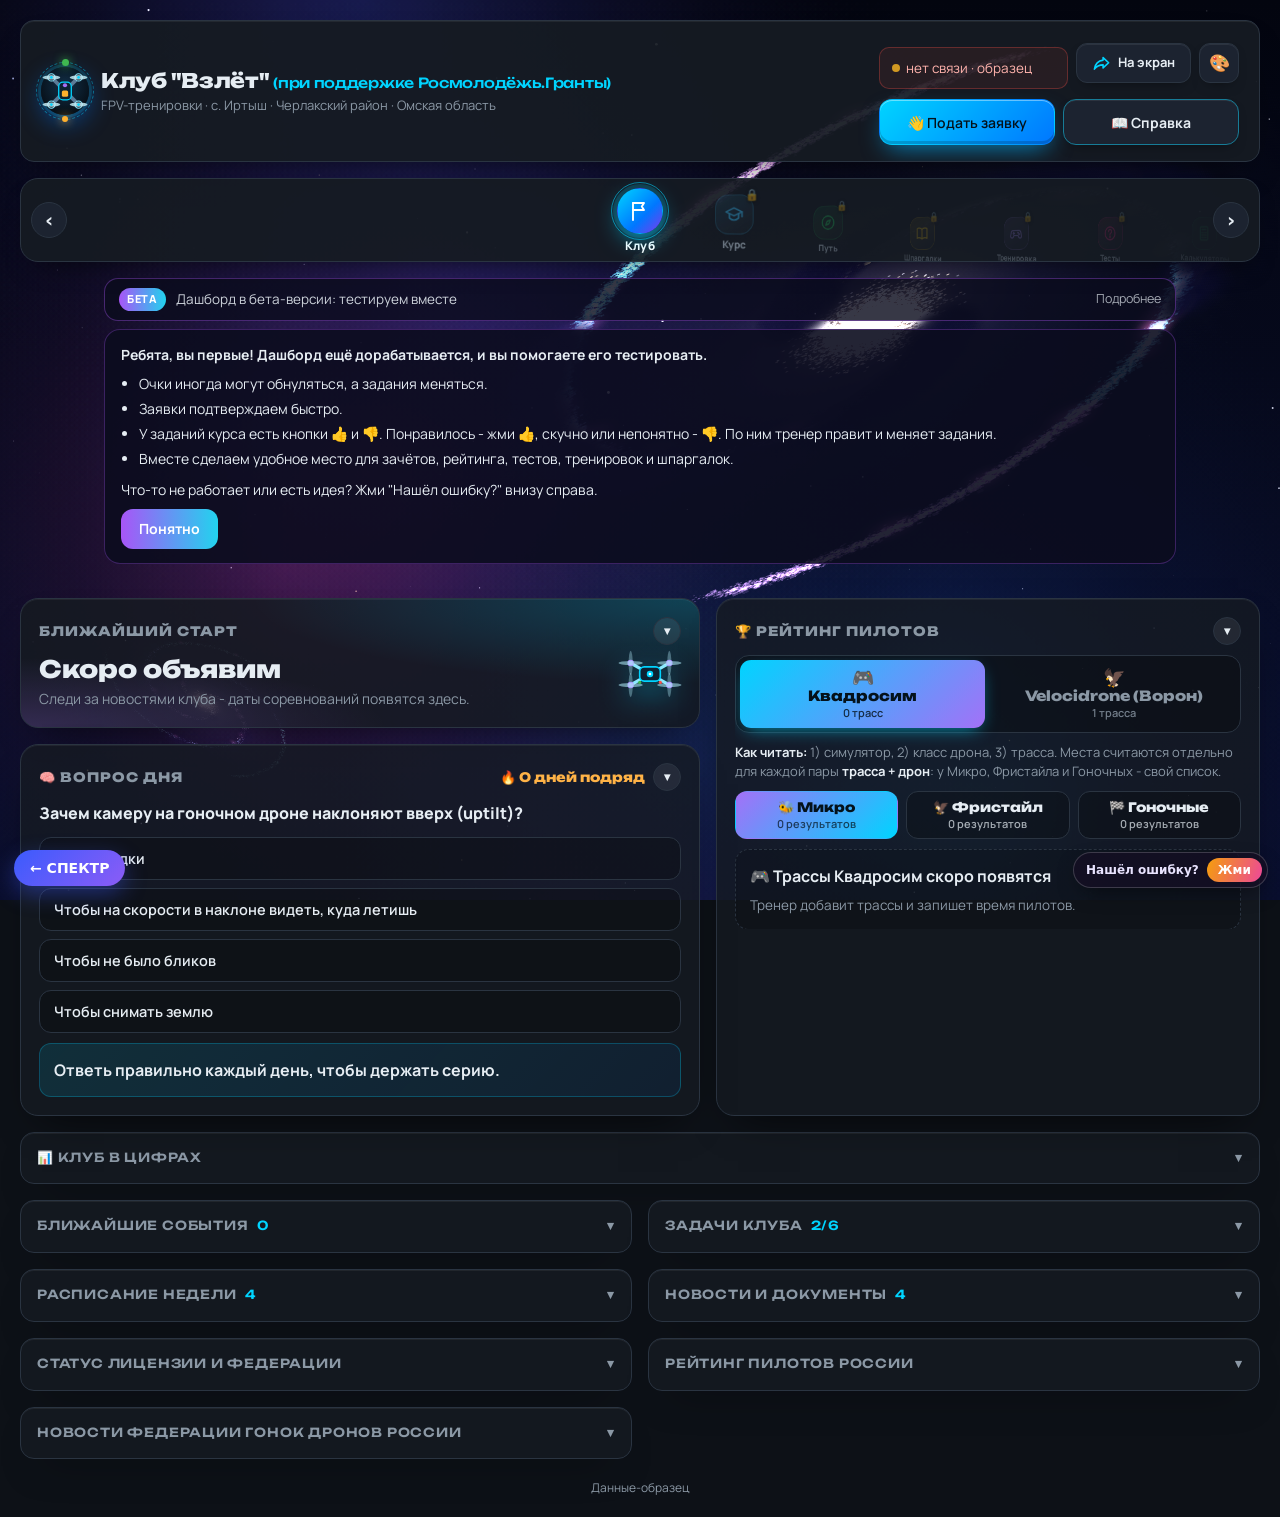
==== index.html @ 903b2757 "Взлёт: index.html = new.html (время заездов в сотых), по слову ставь; откат: vzlet-work/otkat-202611" ====
<!DOCTYPE html>
<html lang="ru">
<head>
<meta charset="UTF-8">
<meta name="viewport" content="width=device-width, initial-scale=1.0">
<meta name="description" content="Клуб БПЛА Взлёт: рейтинг пилотов, шпаргалки по FPV, тесты, калькуляторы и тренажёр стиков.">
<title>Взлёт - дашборд клуба</title>
<link rel="manifest" href="app.webmanifest">
<script src="perenos.js"></script>
<script>/* Chrome может предложить установку раньше, чем загрузится вся страница - ловим сразу */addEventListener('beforeinstallprompt',function(e){window.__vzBIP=e});</script>
<meta name="theme-color" content="#0d1117">
<link rel="icon" type="image/png" href="favicon.png">
<link rel="apple-touch-icon" href="apple-touch-icon.png">
<meta name="mobile-web-app-capable" content="yes">
<meta name="apple-mobile-web-app-capable" content="yes">
<meta name="apple-mobile-web-app-title" content="Взлёт">
<link rel="preconnect" href="https://fonts.googleapis.com">
<link href="https://fonts.googleapis.com/css2?family=Unbounded:wght@600;800&family=Manrope:wght@500;700;800&display=swap" rel="stylesheet" media="print" onload="this.media='all'">
<script src="fx.js"></script>
<style>
  :root{
    --bg:#0d1117; --panel:#161b22; --panel2:#1c2330;
    --line:#2a3441; --text:#e6edf3; --dim:#8b98a5;
    --accent:#00d4ff; --ok:#3fb950; --warn:#d29922; --bad:#f85149;
  }
  *{box-sizing:border-box; margin:0; padding:0;}
  body{background:var(--bg); color:var(--text); font-family:'Segoe UI',system-ui,sans-serif; padding:20px; line-height:1.5;}
  @media(max-width:600px){ body{padding:12px 16px;} }
  header{display:flex; justify-content:space-between; align-items:center; padding:16px 20px; background:var(--panel);
    border:1px solid var(--line); border-radius:14px; margin-bottom:16px; flex-wrap:wrap; gap:12px;}
  .logo{display:flex; align-items:center; gap:12px;}
  .logo-badge{width:44px; height:44px; border-radius:10px; background:linear-gradient(135deg,var(--accent),#0077ff);
    display:grid; place-items:center; font-weight:800; font-size:18px; color:#04121b;}
  .logo h1{font-size:20px;} .grant-note{font-size:14px; font-weight:500; color:var(--accent); white-space:nowrap;}
  .logo p{color:var(--dim); font-size:13px;}
  .toolbar{display:flex; gap:8px; flex-wrap:wrap; align-items:center;}
  .btn{cursor:pointer; font:inherit; font-size:13px; padding:8px 14px; background:var(--panel2); color:var(--text);
    border:1px solid var(--line); border-radius:8px; transition:.15s; text-decoration:none;}
  .btn:hover{border-color:var(--accent); color:var(--accent);}
  .btn.primary{background:linear-gradient(135deg,#00d4ff,#0077ff); color:#04121b; border-color:transparent; font-weight:600;}
  .btn.primary:hover{color:#04121b; opacity:.9;}
  .status{font-size:12px; color:var(--dim); display:flex; align-items:center; gap:6px;}
  .status i{width:8px; height:8px; border-radius:50%; background:var(--dim); display:inline-block;}
  .status.ok i{background:var(--ok);} .status.warn i{background:var(--warn);} .status.load i{background:var(--accent);}

  .banner{background:#2b2210; border:1px solid #5a4516; color:#f0d58a; border-radius:12px; padding:12px 16px; margin-bottom:16px; font-size:13px;}
  .banner b{color:#ffe7a6;}
  .banner input{width:100%; margin-top:8px; padding:8px 10px; border-radius:8px; border:1px solid var(--line); background:var(--bg); color:var(--text); font:inherit;}
  .banner .row{display:flex; gap:8px; margin-top:8px; flex-wrap:wrap;}
  .banner .row input{flex:1; min-width:200px; margin:0;}
  .hidden{display:none !important;}

  .grid{display:grid; gap:16px; grid-template-columns:repeat(12,1fr);}
  .col-12{grid-column:span 12;} .col-3{grid-column:span 3;} .col-4{grid-column:span 4;} .col-6{grid-column:span 6;} .col-8{grid-column:span 8;}
  @media(max-width:980px){ .col-3{grid-column:span 6;} .col-4,.col-6,.col-8{grid-column:span 12;} }
  @media(max-width:520px){ .col-3{grid-column:span 12;} }

  .card{background:var(--panel); border:1px solid var(--line); border-radius:14px; padding:16px; min-width:0;}
  details.card > summary{list-style:none; cursor:pointer; font-size:14px; text-transform:uppercase; letter-spacing:.5px; color:var(--dim);
    display:flex; justify-content:space-between; align-items:center; user-select:none;}
  details.card > summary::-webkit-details-marker{display:none;}
  details.card > summary::after{content:'▾'; transition:transform .2s;}
  details.card[open] > summary::after{transform:rotate(180deg);}
  details.card[open] > summary{margin-bottom:14px;}
  .counter{color:var(--accent); font-weight:600; margin-left:8px; margin-right:auto;}
  .empty{color:var(--dim); font-size:13px; padding:6px 0;}

  .kpi{display:flex; flex-direction:column; gap:4px;}
  .kpi .num{font-size:32px; font-weight:700; color:var(--accent);}
  .kpi .label{color:var(--dim); font-size:13px;}
  .kpi small{color:var(--dim); font-size:12px;}

  .event{display:flex; gap:12px; padding:10px 0; border-bottom:1px dashed var(--line);}
  .event:last-child{border-bottom:none;}
  .date-box{min-width:54px; text-align:center; background:var(--panel2); border-radius:8px; padding:6px 4px; border:1px solid var(--line);}
  .date-box .d{font-size:18px; font-weight:700; display:block;}
  .date-box .m{font-size:11px; color:var(--dim); text-transform:uppercase;}
  .event-info{flex:1; min-width:0;}
  .event-info b{display:block; font-size:14px;}
  .event-info .place{font-size:12px; color:var(--dim); display:block;}
  .tags{margin-top:4px;}
  .tag{display:inline-block; font-size:11px; padding:2px 8px; border-radius:6px; margin-right:6px;}
  .tag.sim{background:#0b2f3d; color:#6cd4ff;} .tag.real{background:#3d1d0b; color:#ffab6c;} .tag.neutral{background:var(--panel2); color:var(--dim);}
  .tag.soon{background:#12351c; color:#7ee39a;}

  .task{display:flex; align-items:flex-start; gap:10px; padding:6px 0; font-size:14px;}
  .task .box{width:16px; height:16px; border-radius:4px; border:1.5px solid var(--dim); flex-shrink:0; margin-top:3px; display:grid; place-items:center; font-size:11px;}
  .task.done .box{background:var(--accent); border-color:var(--accent); color:#04121b;}
  .task.done .txt{color:var(--dim); text-decoration:line-through;}
  .progress{height:6px; background:var(--panel2); border-radius:3px; overflow:hidden; margin-bottom:10px;}
  .progress i{display:block; height:100%; background:var(--ok);}

  table{width:100%; border-collapse:collapse; font-size:14px;}
  th,td{text-align:left; padding:8px 6px; border-bottom:1px solid var(--line);}
  th{color:var(--dim); font-weight:500; font-size:12px; text-transform:uppercase;}
  td.rank{width:36px; color:var(--dim);}
  td.rank.top{color:var(--accent); font-weight:700;}
  .bar{height:8px; background:var(--panel2); border-radius:4px; overflow:hidden; min-width:70px; flex:1;}
  .bar i{display:block; height:100%; background:linear-gradient(90deg,var(--accent),#0077ff);}
  .rating-cell{display:flex; align-items:center; gap:10px;}
  .rating-cell b{width:28px; text-align:right;}
  .tscroll{overflow-x:auto;}
  .chips{display:flex; gap:6px; flex-wrap:wrap; margin-bottom:10px;}
  .chip{cursor:pointer; font:inherit; font-size:12px; padding:4px 10px; border-radius:999px; border:1px solid var(--line); background:var(--panel2); color:var(--dim);}
  .chip.on{border-color:var(--accent); color:var(--accent); background:#0b2f3d;}
  .lap{font-variant-numeric:tabular-nums;} .lap small{color:var(--dim); font-size:11px; display:block;}
  .track{margin-bottom:14px;} .track:last-child{margin-bottom:0;}
  .track h4{font-size:14px; margin-bottom:6px; display:flex; gap:8px; align-items:center; flex-wrap:wrap;}
  .podium{display:flex; justify-content:space-between; gap:10px; padding:5px 0; border-bottom:1px dashed var(--line); font-size:14px;}
  .podium:last-child{border-bottom:none;}
  .podium .p{color:var(--dim); width:22px;} .podium .n{flex:1;}
  tr.ours td{background:rgba(0,212,255,.07);} tr.ours td:nth-child(2){color:var(--accent); font-weight:600;}
  .muted{color:var(--dim); font-size:13px;} .muted a{color:var(--accent);}

  .news-item{display:flex; gap:10px; align-items:flex-start; padding:8px 0; border-bottom:1px dashed var(--line); font-size:14px;}
  .news-item:last-child{border-bottom:none;}
  .news-item .nd{color:var(--dim); font-size:12px; min-width:74px; padding-top:1px;}
  .news-item a{color:var(--accent);}

  .sched-row{display:flex; gap:12px; padding:8px 0; border-bottom:1px dashed var(--line); align-items:flex-start;}
  .sched-row:last-child{border-bottom:none;}
  .sched-row.today .sched-day{border-color:var(--accent);}
  .sched-day{min-width:56px; text-align:center; background:var(--panel2); border-radius:8px; padding:6px 4px; border:1px solid var(--line);}
  .sched-day .d{font-size:15px; font-weight:700; display:block;}
  .sched-day .t{font-size:11px; color:var(--dim);}
  .sched-body{flex:1;}

  .info-block{font-size:13px; color:var(--dim); line-height:1.7;}
  .info-block b{color:var(--text); font-weight:600;}
  .info-block ul{margin-left:18px; margin-top:6px;}
  .st p{margin-bottom:8px; font-size:14px;} .st b{color:var(--dim); font-weight:500;}

  .modal{position:fixed; inset:0; background:rgba(0,0,0,.7); display:none; align-items:flex-start; justify-content:center;
    padding:40px 16px; z-index:100; overflow-y:auto;}
  .modal.open{display:flex;}
  .logo-badge{user-select:none; -webkit-user-select:none; -webkit-touch-callout:none; cursor:default}
  .hlrow,.hlhead{display:grid; grid-template-columns:2fr 1.5fr 92px 1.1fr 1.1fr 84px 44px; gap:8px; align-items:center; margin-bottom:8px}
  .hlhead{font-size:12px; color:var(--dim); text-transform:uppercase; letter-spacing:.4px; margin-bottom:6px}
  .hlrow input,.hlrow select{width:100%; min-width:0}
  @media (max-width:640px){ .hlhead{display:none} .hlrow{grid-template-columns:1fr 1fr auto; padding:10px; border:1px solid var(--line); border-radius:10px} .hlrow .hl-name{grid-column:1/-1} .hlrow .hl-track{grid-column:1/-1} }

  .modal-card{background:var(--panel); border:1px solid var(--line); border-radius:16px; max-width:900px; width:100%; padding:24px; position:relative;}
  .modal-card h2{font-size:20px; margin-bottom:4px;}
  .modal-card .sub{color:var(--dim); font-size:13px; margin-bottom:20px;}
  .modal-card h3{font-size:13px; text-transform:uppercase; letter-spacing:.5px; color:var(--dim); margin:20px 0 10px;}
  .close-x{position:absolute; top:16px; right:16px; background:transparent; border:none; color:var(--dim); font-size:22px; cursor:pointer;}
  .contact-card{padding:12px; border:1px solid var(--line); border-radius:10px; background:var(--panel2); margin-bottom:8px;}
  .contact-card .c-name{font-weight:600; font-size:15px;}
  .contact-card .c-role{color:var(--accent); font-size:13px;}
  .contact-card .c-org{color:var(--dim); font-size:12px;}
  .contact-card .c-contact{font-size:13px; margin-top:4px;}
  .link-item{padding:8px 0; border-bottom:1px dashed var(--line); font-size:14px;}
  .link-item:last-child{border-bottom:none;}
  .link-item a{color:var(--accent); text-decoration:none;}
  .link-item span{color:var(--dim);} .link-item small{display:block; color:var(--dim); font-size:12px; margin-top:2px;}
  .lgroup{font-size:13px; color:var(--text); margin:14px 0 2px; padding-top:6px;} .lgroup:first-child{margin-top:0;}
  .tabs{display:flex; gap:6px; flex-wrap:wrap; border-bottom:1px solid var(--line); margin-bottom:16px;}
  .tab{cursor:pointer; font:inherit; font-size:14px; padding:8px 14px; background:none; border:none; border-bottom:2px solid transparent; color:var(--dim); margin-bottom:-1px;}
  .tab.on{color:var(--accent); border-bottom-color:var(--accent);}
  .cls-grid{display:grid; gap:12px; grid-template-columns:repeat(auto-fill,minmax(250px,1fr));}
  .cls{border:1px solid var(--line); border-radius:12px; background:var(--panel2); padding:14px;}
  .cls h4{font-size:20px; color:var(--accent); margin-bottom:8px;}
  .cls dl{display:grid; grid-template-columns:auto 1fr; gap:4px 10px; font-size:13px;}
  .cls dt{color:var(--dim);} .cls p{font-size:13px; margin-top:10px; color:var(--text); border-top:1px dashed var(--line); padding-top:8px;}
  .rule{padding:10px 0; border-bottom:1px dashed var(--line); font-size:14px;} .rule:last-child{border-bottom:none;}
  .rule b{display:block; color:var(--accent); font-size:13px; text-transform:uppercase; letter-spacing:.4px; margin-bottom:2px;}
  .edit{margin-left:10px; font-size:12px; text-transform:none; letter-spacing:0; color:var(--dim); text-decoration:none; border:1px solid var(--line); border-radius:6px; padding:1px 8px;}
  .edit:hover{color:var(--accent); border-color:var(--accent);}
  .coach-badge{font-size:11px; padding:2px 8px; border-radius:6px; background:#3d1d0b; color:#ffab6c; margin-left:8px; vertical-align:middle;}
  details.editing > :not(summary):not(.editor){display:none !important;}
  .editor{display:flex; flex-direction:column; gap:10px;}
  .erow{position:relative; display:grid; gap:8px; grid-template-columns:repeat(auto-fill,minmax(150px,1fr)); background:var(--panel2);
    border:1px solid var(--line); border-radius:10px; padding:10px 38px 10px 10px;}
  .erow label{display:flex; flex-direction:column; gap:3px; font-size:11px; color:var(--dim); text-transform:uppercase; letter-spacing:.3px;}
  .erow label.wide{grid-column:1/-1;}
  .erow input,.erow select,.erow textarea{font:inherit; font-size:14px; text-transform:none; letter-spacing:0; color:var(--text); background:var(--bg);
    border:1px solid var(--line); border-radius:6px; padding:6px 8px; width:100%;}
  .erow textarea{min-height:60px; resize:vertical;}
  .erow input:focus,.erow select:focus,.erow textarea:focus{outline:none; border-color:var(--accent);}
  .erow .del{position:absolute; top:6px; right:6px; background:none; border:none; color:var(--dim); font-size:16px; cursor:pointer; padding:4px 6px;}
  .erow .del:hover{color:var(--bad);}
  .ebar{display:flex; gap:8px; flex-wrap:wrap; align-items:center; position:sticky; bottom:0; background:var(--panel); padding-top:6px;}
  .ebar .sp{flex:1;}
  .edit{cursor:pointer; background:none; font:inherit; white-space:nowrap;}
  .edit.on{color:var(--accent); border-color:var(--accent);}
  #toast{position:fixed; bottom:20px; left:50%; transform:translate(-50%,20px); background:var(--panel2); border:1px solid var(--line); color:var(--text);
    padding:10px 18px; border-radius:10px; font-size:14px; opacity:0; transition:.25s; pointer-events:none; z-index:200; max-width:90vw;}
  #toast.show{opacity:1; transform:translate(-50%,0);} #toast.bad{border-color:var(--bad);} #toast.ok{border-color:var(--ok);}
  .grant{display:flex; align-items:center; gap:12px; flex-wrap:wrap; margin-bottom:16px; padding:12px 16px; border-radius:12px;
    background:linear-gradient(90deg,rgba(0,212,255,.12),rgba(0,119,255,.06)); border:1px solid rgba(0,212,255,.35); font-size:14px;}
  .grant b{color:var(--accent);}
  .grant-badge{font-size:12px; font-weight:700; letter-spacing:.3px; padding:4px 10px; border-radius:999px; background:var(--accent); color:#04121b; white-space:nowrap;}
  #pilots tr{cursor:pointer;} #pilots tr:hover td{background:rgba(255,255,255,.03);}
  #pilots .pname{border-bottom:1px dotted var(--dim);} #pilots td.trk{color:var(--dim); font-size:13px;}
  .sortlbl{font-size:12px; color:var(--dim); align-self:center; margin-right:2px;}
  .pstats{display:flex; gap:10px; flex-wrap:wrap; margin:6px 0 16px;}
  .pstat{background:var(--panel2); border:1px solid var(--line); border-radius:10px; padding:8px 12px; min-width:110px;}
  .pstat b{display:block; font-size:18px; color:var(--accent);} .pstat span{font-size:12px; color:var(--dim);}
  .ptrack{border:1px solid var(--line); border-radius:12px; padding:12px; margin-bottom:12px; background:var(--panel2);}
  .ptrack h4{display:flex; gap:8px; align-items:center; flex-wrap:wrap; font-size:15px; margin-bottom:4px;}
  .ptrack .prog{font-size:13px; color:var(--dim); margin-bottom:8px;} .ptrack .prog b{color:var(--ok);}
  .ptrack svg{width:100%; height:70px; display:block; margin-bottom:6px;}
  .ptrack table{font-size:13px;} .ptrack td,.ptrack th{padding:5px 6px;}
  .dfast{color:var(--ok);} .dslow{color:var(--bad);} .best{color:var(--accent); font-weight:700;}
  .addlap{display:grid; gap:8px; grid-template-columns:repeat(auto-fill,minmax(130px,1fr)); align-items:end; margin-top:8px;}
  .addlap label{display:flex; flex-direction:column; gap:3px; font-size:11px; color:var(--dim); text-transform:uppercase;}
  .addlap input,.addlap select{font:inherit; font-size:14px; color:var(--text); background:var(--bg); border:1px solid var(--line); border-radius:6px; padding:6px 8px; width:100%;}
  footer{color:var(--dim); font-size:12px; text-align:center; margin-top:20px;}

/* ===== Академия пилота ===== */
.vt{position:sticky;top:8px;z-index:60;display:flex;gap:4px;padding:5px;margin:0 0 16px;background:color-mix(in srgb,var(--panel) 88%,transparent);backdrop-filter:blur(12px);border:1px solid var(--line);border-radius:14px;overflow-x:auto;scrollbar-width:none}
.vt button{position:relative;z-index:1;flex:1;min-width:max-content;border:none;background:none;color:var(--dim);font:600 14px 'Segoe UI',system-ui,sans-serif;padding:10px 14px;border-radius:10px;cursor:pointer;transition:color .3s;white-space:nowrap}
.vt button.on{color:#04121b}
.vti{position:absolute;top:5px;bottom:5px;left:5px;width:0;border-radius:10px;background:linear-gradient(135deg,#00d4ff,#0077ff);box-shadow:0 6px 22px rgba(0,180,255,.45);transition:left .45s cubic-bezier(.5,1.5,.5,1),width .45s cubic-bezier(.5,1.5,.5,1)}
/* вкладки-карусель как в студии: листается пальцем, раздел в центре открывается сам */
.vtb{position:sticky;top:6px;z-index:60;height:84px;margin:0 0 16px;border:1px solid var(--line);border-radius:18px;background:color-mix(in srgb,var(--panel) 94%,transparent);box-shadow:0 14px 30px -18px rgba(0,0,0,.8)}
.vtb .tbt{position:relative;width:100%;display:flex;align-items:center;height:100%;overflow-x:auto;overflow-y:hidden;scroll-snap-type:x mandatory;scrollbar-width:none;-webkit-overflow-scrolling:touch;overscroll-behavior-x:contain;padding:0 calc(50% - 46px);gap:2px;touch-action:pan-x;-webkit-mask-image:linear-gradient(90deg,transparent 0,#000 16%,#000 84%,transparent 100%);mask-image:linear-gradient(90deg,transparent 0,#000 16%,#000 84%,transparent 100%)}
.vtb .tbt::-webkit-scrollbar{display:none}
.vtb .tbt button{flex:0 0 92px;height:80px;scroll-snap-align:center;border:0;background:none;color:var(--dim);display:flex;flex-direction:column;align-items:center;justify-content:center;gap:6px;cursor:pointer;font:700 12px Manrope,'Segoe UI',system-ui,sans-serif;will-change:transform,opacity;-webkit-tap-highlight-color:transparent;padding:0;transition:color .35s;position:relative;overflow:visible}
.vtb .ic{position:relative;width:46px;height:46px;border-radius:16px;display:grid;place-items:center;color:var(--c);background:linear-gradient(150deg,color-mix(in srgb,var(--c) 22%,transparent),rgba(255,255,255,.03));border:1px solid color-mix(in srgb,var(--c) 38%,transparent);transition:background .4s,box-shadow .4s,border-color .4s,color .4s,border-radius .4s}
.vtb .ic svg{width:24px;height:24px;fill:none;stroke:currentColor;stroke-width:1.9;stroke-linecap:round;stroke-linejoin:round;overflow:visible}
.vtb .tbt b{font-weight:800;white-space:nowrap;letter-spacing:.2px;line-height:1}
.vtb .tbt button.on{color:#fff}
.vtb .tbt button.on .ic{color:#fff;border-color:transparent;border-radius:50%;background:linear-gradient(135deg,var(--c),#0077ff 60%,#7c3aed);box-shadow:0 8px 24px -4px color-mix(in srgb,var(--c) 70%,transparent),0 0 0 4px color-mix(in srgb,var(--c) 18%,transparent)}
.vtb .tbt button.on .ic::after{content:"";position:absolute;inset:-7px;border-radius:50%;border:1.5px solid color-mix(in srgb,var(--c) 55%,transparent);animation:tbring 2.6s ease-out infinite}
@keyframes tbring{0%{transform:scale(.85);opacity:.9}100%{transform:scale(1.25);opacity:0}}
.vtb .tbt button.on .ic svg{animation:tbpop .55s cubic-bezier(.3,1.6,.5,1)}
@keyframes tbpop{0%{transform:scale(.6) rotate(-12deg)}100%{transform:none}}
.vtb .tba{display:none;position:absolute;top:50%;z-index:3;width:36px;height:36px;margin-top:-18px;border-radius:50%;border:1px solid var(--line);background:var(--panel2);color:var(--text);font:800 20px/1 system-ui,sans-serif;cursor:pointer;transition:border-color .2s,transform .2s}
.vtb .tba.l{left:10px}.vtb .tba.r{right:10px}
.vtb .tba:hover{border-color:var(--accent)}.vtb .tba:active{transform:scale(.9)}
@media(hover:hover) and (pointer:fine){.vtb .tba{display:block}.vtb .tbt{-webkit-mask-image:linear-gradient(90deg,transparent 0,#000 14%,#000 86%,transparent 100%);mask-image:linear-gradient(90deg,transparent 0,#000 14%,#000 86%,transparent 100%)}}
@media(max-width:860px){.vtb{height:78px}.vtb .tbt button{flex-basis:84px;height:74px;font-size:11.5px}.vtb .tbt{padding:0 calc(50% - 42px)}.vtb .ic{width:42px;height:42px;border-radius:14px}.vtb .ic svg{width:22px;height:22px}}
@media (prefers-reduced-motion: reduce){.vtb .tbt button.on .ic::after,.vtb .tbt button.on .ic svg{animation:none}}
.vtab{animation:none}
/* временно закрытые вкладки: заглушка и замочек */
.zag-in{max-width:520px;margin:10px auto 24px;text-align:center;padding:28px 20px}
.zag-in img{width:min(260px,70%);aspect-ratio:4/3;object-fit:cover;border-radius:18px;border:1px solid var(--line);box-shadow:0 18px 40px -20px rgba(0,180,255,.6);animation:zagfly 3.2s ease-in-out infinite}
@keyframes zagfly{50%{transform:translateY(-10px) rotate(-1.5deg)}}
.zag-in h3{margin:18px 0 8px;font-size:20px}
.zag-in .btn{margin:6px 4px 0}
.vtb .tbt button.zk .ic{opacity:.55}
.vtb .tbt button.zk .ic::before{content:"🔒";position:absolute;right:-7px;top:-7px;font-size:13px;line-height:1;filter:drop-shadow(0 1px 2px #000)}
@media (prefers-reduced-motion: reduce){.zag-in img{animation:none}}
/* кнопка "На экран": установка на телефон, как в дашборде Спектра */
.inb{display:inline-flex;align-items:center;gap:7px}
.inb .shico{width:19px;height:19px;flex:none;fill:none;stroke:var(--accent);stroke-width:2;stroke-linejoin:round;stroke-linecap:round;animation:inbR 1.8s ease-in-out infinite}
@keyframes inbR{50%{transform:translateX(3px)}}
@media (prefers-reduced-motion: reduce){.inb .shico{animation:none}}
.ins-c{max-width:440px}
.ins-c .stp{display:flex;gap:12px;align-items:flex-start;margin:10px 0}.ins-c .stp i{flex:none;width:28px;height:28px;border-radius:50%;display:grid;place-items:center;font-style:normal;font-weight:900;color:#04121b;background:linear-gradient(135deg,#00d4ff,#0077ff)}
.ins-c .stp b{display:block}.ins-c .stp div{font-size:14px;color:var(--dim)}.ins-c .stp div b{color:var(--text)}
.ins-c .ins-t{color:var(--dim);font-size:14px;margin:8px 0}
.ins-c .ins-go{display:flex;justify-content:center;width:100%;margin:10px 0;text-decoration:none}
.ins-g{display:grid;grid-template-columns:1fr 1fr;gap:8px;margin-top:16px}
.ins-app{display:flex;gap:12px;align-items:center;margin:8px 0}.ins-app img{width:56px;height:56px;border-radius:14px}.ins-app b{display:block;font-size:16px}.ins-app div{color:var(--dim);font-size:13px}
.ins-big{height:52px;font-size:16px;border-radius:14px}
/* картинки-подсказки: адресная строка, меню и окно Chrome */
.im-bar,.im-menu,.im-dlg{margin-top:8px;border-radius:12px;background:#202124;border:1px solid #3c4043;color:#e8eaed;font:500 13px system-ui,sans-serif}
.im-bar{display:flex;align-items:center;gap:10px;padding:8px 10px}.im-bar em{flex:1;font-style:normal;background:#303134;border-radius:99px;padding:5px 10px;white-space:nowrap;overflow:hidden;text-overflow:ellipsis;font-size:12px}
.im-bar b,.im-menu b,.im-dlg b{position:relative;color:#fff}
.im-bar b{width:28px;height:28px;display:grid;place-items:center;border-radius:50%;font-size:18px;box-shadow:0 0 0 2px #00d4ff;animation:impulse 1.4s ease-in-out infinite}
.im-menu{display:grid;padding:6px 0;max-width:230px;margin-left:auto}.im-menu span,.im-menu b{padding:7px 14px}.im-menu span{opacity:.6}
.im-menu b{background:rgba(0,212,255,.18);box-shadow:inset 3px 0 0 #00d4ff;animation:impulse 1.4s ease-in-out infinite}
.im-dlg{display:flex;align-items:center;gap:10px;padding:10px 12px}.im-dlg img{width:30px;height:30px;border-radius:8px}.im-dlg span{flex:1}
.im-bar,.im-menu,.im-dlg{box-sizing:border-box;max-width:100%}.ins-c .stp>div{min-width:0;flex:1}
.im-dlg b{padding:6px 14px;border-radius:99px;background:#8ab4f8;color:#202124!important;box-shadow:0 0 0 2px #00d4ff;animation:none}
@keyframes impulse{50%{filter:brightness(1.35)}}
@media (prefers-reduced-motion: reduce){.im-bar b,.im-menu b,.im-dlg b{animation:none}}
/* верхний блок: сверху статус и маленькие кнопки, снизу две главные кнопки одной ширины */
header .toolbar{display:flex;flex-direction:column;align-items:stretch;gap:10px;min-width:min(100%,360px)}
.tb-sub{display:flex;gap:8px;align-items:center;flex-wrap:wrap}
.tb-sub .status{flex:1 1 130px;min-width:0;min-height:40px;box-sizing:border-box}.tb-sub .status>span{overflow:hidden;text-overflow:ellipsis;white-space:nowrap}
.tb-sub .btn{height:40px;display:inline-flex;align-items:center;justify-content:center}
.tb-sub .tb-ic{width:40px;padding:0;font-size:17px}
.tb-main{display:flex;gap:8px}
.tb-main .btn{flex:1;height:46px;display:inline-flex;align-items:center;justify-content:center;gap:6px;font-size:14px;border-radius:13px;white-space:nowrap}
.tb-main .btn[hidden]{display:none}
.tb-help{border-color:color-mix(in srgb,var(--accent) 45%,var(--line))}
@media(max-width:600px){header{flex-direction:column;align-items:stretch;gap:14px}header .toolbar{min-width:0}}
/* ссылка на Иртыш-портал под строкой с адресом, у левого края шапки */
.logo{flex-wrap:wrap;row-gap:8px}.irtw{flex:0 0 100%}.logo>div:nth-child(2){flex:1 1 0}
.irt{display:flex;width:fit-content;align-items:center;margin-top:-2px;padding:3px 10px;border-radius:999px;font:700 12px system-ui,sans-serif;color:var(--dim,#8b98a5);text-decoration:none;border:1px solid var(--line,#30363d);transition:color .2s,border-color .2s}.irt:hover{color:var(--accent,#00d4ff);border-color:var(--accent,#00d4ff)}
#zayBody .spk-top{display:none}
.tabwave{position:fixed;inset:0;z-index:60;pointer-events:none;background:linear-gradient(100deg,transparent 28%,rgba(120,190,255,.13) 40%,rgba(255,255,255,.22) 50%,rgba(210,130,255,.13) 60%,transparent 72%)}

@keyframes vtin{from{opacity:0;transform:translateY(18px)}}
.ahero{position:relative;height:260px;border-radius:18px;overflow:hidden;margin-bottom:16px;border:1px solid var(--line);isolation:isolate}
.ahero{background:radial-gradient(80% 120% at 85% 50%,#123049,#0d1117 70%)}
.ah-ph{position:absolute;top:-6%;bottom:-6%;right:0;width:min(62%,560px);z-index:-2;animation:ahzoom 18s ease-in-out infinite alternate;-webkit-mask-image:linear-gradient(90deg,transparent,#000 35%);mask-image:linear-gradient(90deg,transparent,#000 35%)}
.ah-ph img{width:100%;height:100%;object-fit:cover;object-position:50% 45%}
@keyframes ahzoom{to{transform:scale(1.07) translate(-2%,1%)}}
.ahero::before{content:"";position:absolute;inset:0;z-index:-1;background:linear-gradient(90deg,rgba(13,17,23,.9) 0%,rgba(13,17,23,.45) 50%,rgba(13,17,23,0) 100%)}
.ah-scan{position:absolute;inset:0;z-index:-1;pointer-events:none;background:repeating-linear-gradient(0deg,rgba(255,255,255,.035) 0 1px,transparent 1px 3px)}
.ah-scan::after{content:"";position:absolute;left:0;right:0;height:80px;background:linear-gradient(transparent,rgba(0,212,255,.12),transparent);animation:scan 4s linear infinite}
@keyframes scan{from{top:-80px}to{top:100%}}
.ah-osd{position:absolute;top:14px;right:16px;display:flex;gap:14px;font:700 13px ui-monospace,Consolas,monospace;color:#e8f6ff;text-shadow:0 0 6px #000}
.ah-osd .rec{color:#ff4d5e;animation:blink 1.2s steps(2) infinite}
@keyframes blink{50%{opacity:0}}
.ah-tx{position:absolute;left:24px;bottom:22px;right:24px;max-width:560px}
.ah-tx small{font-weight:800;letter-spacing:3px;color:var(--accent);font-size:12px}
.ah-tx h2{font-size:clamp(28px,5vw,44px);line-height:1.05;margin:6px 0;background:linear-gradient(90deg,#fff,#7de9ff);-webkit-background-clip:text;background-clip:text;color:transparent}
.ah-tx p{color:#c7d4e0}
.ah-xp{display:flex;align-items:center;gap:10px;margin-top:12px;font-size:13px;font-weight:700}
.ah-xp .bar{flex:1;max-width:220px;height:8px;border-radius:9px;background:rgba(255,255,255,.12);overflow:hidden}
.ah-xp .bar i{display:block;height:100%;width:0;background:linear-gradient(90deg,#00d4ff,#3fb950);border-radius:9px;transition:width 1s cubic-bezier(.2,.8,.2,1)}
@media(max-width:600px){.ah-ph{width:100%;-webkit-mask-image:none;mask-image:none;opacity:.55}.ahero{height:250px}.ah-osd{font-size:11px;gap:8px;right:10px}.ah-tx{left:16px;right:16px;bottom:16px}}
/* шпаргалки */
.srow{display:flex;gap:10px;flex-wrap:wrap;align-items:center;margin-bottom:14px}
.srow input{flex:1;min-width:200px;padding:11px 14px;border-radius:12px;border:1px solid var(--line);background:var(--panel);color:var(--text);font:inherit}
.srow input:focus{outline:none;border-color:var(--accent);box-shadow:0 0 0 3px rgba(0,212,255,.15)}
.cgrid{display:grid;grid-template-columns:repeat(auto-fill,minmax(290px,1fr));gap:14px;margin-bottom:16px;align-items:start}
.ch{position:relative;background:var(--panel);border:1px solid var(--line);border-radius:16px;overflow:hidden;transition:border-color .3s,transform .3s,box-shadow .3s;animation:chin .5s backwards cubic-bezier(.2,.8,.2,1)}
@keyframes chin{from{opacity:0;transform:translateY(20px) scale(.97)}}
.ch:hover{border-color:color-mix(in srgb,var(--accent) 60%,var(--line));transform:translateY(-3px);box-shadow:0 14px 34px rgba(0,0,0,.35)}
.ch>button{display:flex;align-items:center;gap:12px;width:100%;padding:16px;border:none;background:none;color:var(--text);cursor:pointer;text-align:left;font:inherit}
.ch .ic{width:46px;height:46px;border-radius:12px;display:grid;place-items:center;font-size:24px;background:linear-gradient(135deg,rgba(0,212,255,.18),rgba(0,119,255,.18));border:1px solid rgba(0,212,255,.25);flex-shrink:0;transition:transform .5s cubic-bezier(.3,1.6,.5,1)}
.ch.open .ic,.ch:hover .ic{transform:rotate(-10deg) scale(1.1)}
.ch .tt{flex:1} .ch .tt b{display:block;font-size:16px} .ch .tt small{color:var(--dim);font-size:12px}
.ch .ar{color:var(--dim);transition:transform .35s} .ch.open .ar{transform:rotate(180deg);color:var(--accent)}
.ch .bd{display:grid;grid-template-rows:0fr;transition:grid-template-rows .45s cubic-bezier(.2,.8,.2,1)}
.ch.open .bd{grid-template-rows:1fr} .ch .bd>div{overflow:hidden} .ch .bd>div>div{padding:0 16px 16px}
.kv{display:grid;grid-template-columns:96px 1fr;gap:10px;padding:8px 0;border-top:1px dashed var(--line);font-size:14px} .kv b{color:var(--accent)}
.tip,.warn{margin-top:10px;font-size:13.5px;padding:10px 12px;border-radius:10px;background:rgba(0,212,255,.08);border:1px solid rgba(0,212,255,.2)} .warn{background:rgba(248,81,73,.08);border-color:rgba(248,81,73,.3);color:#ffb3ad}
.cl{padding-left:20px;font-size:14px} .cl li{padding:4px 0}
.sticks{display:grid;grid-template-columns:1fr 1fr;gap:10px} .sticks div{background:var(--panel2);border-radius:12px;padding:12px;font-size:13.5px;display:flex;flex-direction:column;gap:4px} .sticks b{color:var(--accent)}
.volt{display:grid;grid-template-columns:repeat(4,1fr);gap:6px;margin-bottom:8px} .volt div{background:var(--panel2);border-radius:10px;padding:8px;text-align:center} .volt b{display:block;font-size:15px;white-space:nowrap;color:var(--ok)} .volt span{font-size:11px;color:var(--dim)} .volt .bad b{color:var(--bad)}
.trk{display:flex;gap:10px;align-items:center;padding:7px 0;border-top:1px dashed var(--line);font-size:14px} .trk b{min-width:92px;color:var(--accent)} .trk span{flex:1} .trk i{font-style:normal;color:var(--warn)}
.dict{display:grid;grid-template-columns:1fr 1fr;gap:6px 14px;font-size:13.5px} .dict b{color:var(--accent)}
@media(max-width:600px){.dict,.sticks{grid-template-columns:1fr}.volt{grid-template-columns:repeat(2,1fr)}.kv{grid-template-columns:90px 1fr}}
/* тренажёр */
.trn{padding:16px}
.trn-h{display:flex;gap:16px;justify-content:space-between;flex-wrap:wrap;align-items:flex-end;margin-bottom:12px} .trn-h h3{font-size:18px;margin-bottom:4px}
.trn-s{display:flex;gap:12px;align-items:center;flex-wrap:wrap;font-size:13px} .trn-s b{color:var(--accent);font-variant-numeric:tabular-nums}
.trn-w{position:relative;height:420px;border-radius:14px;overflow:hidden;background:radial-gradient(circle at 50% 50%,#132235,#0a111b);border:1px solid var(--line);touch-action:none;user-select:none;-webkit-user-select:none}
.trn-w canvas{position:absolute;inset:0;width:100%;height:100%}
.alt{position:absolute;right:12px;top:12px;bottom:12px;width:10px;border-radius:9px;background:rgba(255,255,255,.08);display:flex;align-items:flex-end} .alt i{width:100%;border-radius:9px;background:linear-gradient(#3fb950,#00d4ff);height:30%;transition:height .1s}
.alt span{position:absolute;right:16px;bottom:0;font-size:10px;color:var(--dim);writing-mode:vertical-rl;transform:rotate(180deg)}
.stk{position:absolute;bottom:14px;width:110px;height:110px;border-radius:50%;background:rgba(255,255,255,.06);border:2px solid rgba(0,212,255,.35);touch-action:none}
.stk.l{left:14px} .stk.r{right:34px}
.stk i{position:absolute;left:50%;top:50%;width:46px;height:46px;margin:-23px 0 0 -23px;border-radius:50%;background:radial-gradient(circle at 35% 35%,#7de9ff,#0077ff);box-shadow:0 4px 16px rgba(0,180,255,.6)}
.stk small{position:absolute;top:-20px;left:0;right:0;text-align:center;font-size:10.5px;color:var(--dim);white-space:nowrap}
@media(max-width:600px){.trn-w{height:440px}.stk{width:96px;height:96px}.stk.r{right:28px}}
/* тесты */
.qhead{grid-column:1/-1;display:flex;gap:12px;align-items:center;flex-wrap:wrap;color:var(--muted)}.qhead small{font-size:13.5px;line-height:1.4}
.qlv{display:grid;grid-template-columns:repeat(auto-fit,minmax(230px,1fr));gap:14px;margin-bottom:16px}
.ql{position:relative;overflow:hidden;padding:20px;border-radius:18px;border:1px solid var(--line);background:var(--panel);cursor:pointer;transition:transform .3s,border-color .3s,box-shadow .3s;text-align:left;color:var(--text);font:inherit}
.ql:hover{transform:translateY(-4px);border-color:var(--lc);box-shadow:0 16px 40px color-mix(in srgb,var(--lc) 25%,transparent)}
.ql .e{font-size:44px;display:block;animation:flt 3s ease-in-out infinite} @keyframes flt{50%{transform:translateY(-6px)}}
.ql b{display:block;font-size:20px;margin:6px 0 2px} .ql small{color:var(--dim)}
.ql .st{margin-top:10px;font-size:20px;letter-spacing:2px} .ql::after{content:"";position:absolute;right:-40px;top:-40px;width:140px;height:140px;border-radius:50%;background:var(--lc);opacity:.12;filter:blur(10px)}
.qbox{padding:22px}
.qtop{display:flex;justify-content:space-between;gap:10px;align-items:center;margin-bottom:10px;font-size:13px;color:var(--dim)}
.qprog{height:6px;border-radius:9px;background:var(--panel2);overflow:hidden;margin-bottom:18px} .qprog i{display:block;height:100%;background:var(--lc,var(--accent));transition:width .5s}
.qq{font-size:clamp(18px,3vw,23px);font-weight:700;margin-bottom:16px;animation:vtin .4s}
.qa{display:grid;gap:10px}
.qa button{display:flex;align-items:center;gap:12px;text-align:left;padding:14px 16px;border-radius:12px;border:1px solid var(--line);background:var(--panel2);color:var(--text);font:inherit;font-size:15px;cursor:pointer;transition:transform .2s,border-color .2s,background .3s;animation:vtin .4s backwards}
.qa button:nth-child(2){animation-delay:.05s}.qa button:nth-child(3){animation-delay:.1s}.qa button:nth-child(4){animation-delay:.15s}
.qa button:hover:not(:disabled){border-color:var(--accent);transform:translateX(4px)}
.qa button i{width:28px;height:28px;border-radius:8px;display:grid;place-items:center;background:rgba(255,255,255,.06);font-style:normal;font-weight:800;flex-shrink:0}
.qa button.ok{background:rgba(63,185,80,.18);border-color:var(--ok);animation:okp .5s} .qa button.no{background:rgba(248,81,73,.15);border-color:var(--bad);animation:shk .4s}
@keyframes okp{40%{transform:scale(1.03)}} @keyframes shk{20%,60%{transform:translateX(-6px)}40%,80%{transform:translateX(6px)}}
.qend{text-align:center;padding:10px 0} .qend .big{font-size:64px;font-weight:800;background:linear-gradient(90deg,#00d4ff,#3fb950);-webkit-background-clip:text;background-clip:text;color:transparent}
.qend .stars{font-size:38px;letter-spacing:6px} .qend .stars span{display:inline-block;animation:stp .6s backwards cubic-bezier(.3,1.8,.5,1)} .qend .stars span:nth-child(2){animation-delay:.2s} .qend .stars span:nth-child(3){animation-delay:.4s}
@keyframes stp{from{transform:scale(0) rotate(-90deg)}}
/* калькуляторы */
.calcs{display:grid;grid-template-columns:repeat(auto-fill,minmax(300px,1fr));gap:14px}
.calc h3{font-size:17px;margin-bottom:10px} .calc label{display:block;font-size:13px;color:var(--dim);margin-top:8px}
.calc input[type=number]{display:block;width:100%;margin-top:4px;padding:10px 12px;border-radius:10px;border:1px solid var(--line);background:var(--bg);color:var(--text);font:inherit;font-size:16px}
.calc input[type=range]{width:calc(100% - 50px);vertical-align:middle;accent-color:#00d4ff;margin-top:8px} .calc output{display:inline-block;width:44px;text-align:right;font-weight:800;color:var(--accent)}
.res{margin-top:14px;padding:14px;border-radius:12px;background:linear-gradient(135deg,rgba(0,212,255,.12),rgba(0,119,255,.08));border:1px solid rgba(0,212,255,.25)} .res b{display:block;font-size:24px;color:#7de9ff;font-variant-numeric:tabular-nums} .res small{color:var(--dim)}
.cells{display:flex;gap:4px;margin-top:12px;height:46px;align-items:flex-end} .cells i{flex:1;height:100%;border-radius:6px 6px 3px 3px;background:linear-gradient(#3fb950,#00d4ff);animation:cellin .4s backwards cubic-bezier(.3,1.6,.5,1);position:relative} .cells i::before{content:"";position:absolute;top:-5px;left:30%;right:30%;height:5px;border-radius:2px 2px 0 0;background:#8b98a5}
@keyframes cellin{from{transform:scaleY(0);transform-origin:bottom}}
.meter{height:12px;border-radius:9px;background:var(--panel2);margin-top:14px;overflow:hidden} .meter i{display:block;height:100%;border-radius:9px;transition:width .6s cubic-bezier(.2,.8,.2,1),background .6s}
.rb{display:grid;grid-template-columns:repeat(4,1fr);gap:6px;margin-top:8px} .rb button{padding:9px 4px;border-radius:10px;border:1px solid var(--line);background:var(--panel2);color:var(--text);font:inherit;font-size:12.5px;cursor:pointer;transition:.25s} .rb button b{display:block;font-size:15px}
.rb button.busy{background:rgba(248,81,73,.2);border-color:var(--bad)} .rb button.free{background:rgba(63,185,80,.2);border-color:var(--ok);box-shadow:0 0 14px rgba(63,185,80,.35)}
/* значки */
.bdg{display:grid;grid-template-columns:repeat(auto-fill,minmax(170px,1fr));gap:12px;margin-top:12px}
.bd1{padding:16px;border-radius:16px;border:1px solid var(--line);background:var(--panel2);text-align:center;transition:.3s} .bd1 .e{font-size:42px;display:block;filter:grayscale(1);opacity:.35;transition:.5s} .bd1 b{display:block;margin-top:6px} .bd1 small{color:var(--dim);font-size:12px}
.bd1.got{border-color:rgba(210,153,34,.6);background:linear-gradient(160deg,rgba(210,153,34,.15),var(--panel2));box-shadow:0 10px 30px rgba(210,153,34,.15)} .bd1.got .e{filter:none;opacity:1;animation:flt 3s ease-in-out infinite}
#pop{position:fixed;left:50%;top:22%;z-index:9999;transform:translate(-50%,-50%) scale(.6);opacity:0;pointer-events:none;padding:22px 30px;border-radius:20px;background:linear-gradient(135deg,#1c2330,#0d1117);border:1px solid rgba(210,153,34,.6);box-shadow:0 20px 70px rgba(0,0,0,.6),0 0 40px rgba(210,153,34,.3);text-align:center;transition:.5s cubic-bezier(.3,1.6,.5,1)}
#pop.on{opacity:1;transform:translate(-50%,-50%) scale(1)} #pop .e{font-size:54px} #pop small{display:block;color:var(--warn);font-weight:800;letter-spacing:2px}
@media (prefers-reduced-motion: reduce){.vtab,.ch,.ql .e,.ah-ph,.ah-scan::after,.qa button,.bd1.got .e{animation:none !important}}

/* ===== обновление 15.10: живой фон, стекло, объём, пульт клуба ===== */
:root{--fh:Unbounded,'Segoe UI',sans-serif}
html.fx body{background:transparent}
html.fx{background:var(--bg)}
body{font-family:Manrope,'Segoe UI',system-ui,sans-serif}
header,.card,.vt,.modal-card{background:rgba(22,27,34,.80)}
html.fx header,html.fx .card{box-shadow:0 1px 0 rgba(255,255,255,.06) inset,0 18px 40px -22px rgba(0,0,0,.8)}
@media(hover:none),(max-width:860px){html.fx .vt{backdrop-filter:none!important;-webkit-backdrop-filter:none!important;background:var(--panel)}}
/* над живым фоном размытие пересчитывается каждый кадр - без него плавнее */
html.fx *{backdrop-filter:none!important;-webkit-backdrop-filter:none!important}
html.fx .vt,html.fx header{background:color-mix(in srgb,var(--panel,#161b22) 94%,transparent)}
header{position:relative;overflow:hidden}
header::after{content:"";position:absolute;inset:0;pointer-events:none;background:linear-gradient(115deg,transparent 35%,rgba(0,212,255,.10) 50%,transparent 65%);transform:translateX(-100%);animation:hdrsh 7s ease-in-out infinite 2s}
@keyframes hdrsh{40%,100%{transform:translateX(100%)}}
.logo h1{font-family:var(--fh);font-weight:800;letter-spacing:-.3px}
.logo-badge{font-family:var(--fh);box-shadow:0 0 0 3px rgba(0,212,255,.15),0 8px 24px rgba(0,119,255,.45);animation:lbg 3.5s ease-in-out infinite}
@keyframes lbg{50%{box-shadow:0 0 0 6px rgba(0,212,255,.08),0 8px 34px rgba(0,212,255,.6)}}
.btn{font-weight:700;padding:9px 15px;border-radius:11px;box-shadow:0 1px 0 rgba(255,255,255,.07) inset,0 6px 14px -8px rgba(0,0,0,.6);transition:border-color .15s,color .15s,translate .25s cubic-bezier(.3,1.6,.5,1),box-shadow .2s}
.btn:hover{translate:0 -2px}
.btn.primary{box-shadow:0 1px 0 rgba(255,255,255,.4) inset,0 -3px 0 rgba(0,0,0,.18) inset,0 10px 24px -8px rgba(0,180,255,.7)}
.btn,.chip,.vt button{position:relative;overflow:hidden}
.fxr{position:absolute;border-radius:50%;background:currentColor;pointer-events:none;opacity:0}
details.card>summary{font-family:var(--fh);font-size:12.5px;font-weight:600;letter-spacing:.8px}
.kpi .num{font-family:var(--fh);font-weight:800;text-shadow:0 0 24px rgba(0,212,255,.45)}
/* пульт */
.pult{display:grid;grid-template-columns:1.25fr 1fr;gap:16px;margin-bottom:16px}
@media(max-width:860px){.pult{grid-template-columns:1fr}}
.pl{position:relative;overflow:hidden;border-radius:18px;padding:18px}
.pl h3{font:800 13px var(--fh);letter-spacing:1px;text-transform:uppercase;color:var(--dim);margin-bottom:10px;display:flex;align-items:center;gap:8px}
.pl h3 b{color:var(--accent)}
.plev{background:radial-gradient(120% 120% at 100% 0%,rgba(0,212,255,.22),transparent 55%),radial-gradient(90% 90% at 0% 100%,rgba(163,113,247,.22),transparent 60%),rgba(22,27,34,.85)}
.plev .nm{font:800 clamp(18px,2.6vw,24px)/1.2 var(--fh);margin-bottom:4px}
.plev .pl-place{color:var(--dim);font-size:14px}
.cedit{margin-top:12px;display:flex;gap:8px;flex-wrap:wrap}.cedit .btn{border-style:dashed}
/* главный блок: 1-2 фото и текст тренера (28.10) */
.ptop{margin-bottom:16px;display:grid;gap:16px;background:radial-gradient(110% 120% at 0% 0%,rgba(0,212,255,.16),transparent 55%),radial-gradient(90% 100% at 100% 100%,rgba(163,113,247,.18),transparent 60%),rgba(22,27,34,.85);animation:ptIn .7s cubic-bezier(.2,.8,.2,1) both}
.ptop:empty{display:none}
.ptop.f1,.ptop.f2{grid-template-columns:minmax(0,1.2fr) minmax(0,1fr);align-items:center}
@media(max-width:760px){.ptop.f1,.ptop.f2{grid-template-columns:1fr}}
.pt-ph{display:grid;gap:10px}.ptop.f2 .pt-ph{grid-template-columns:1fr 1fr}
.pt-ph button{display:block;padding:0;border:0;border-radius:14px;overflow:hidden;background:#0b1118;cursor:zoom-in;aspect-ratio:4/3;box-shadow:0 14px 30px -18px rgba(0,0,0,.9);-webkit-tap-highlight-color:transparent}
.ptop.f1 .pt-ph button{aspect-ratio:16/10}
.pt-ph img{display:block;width:100%;height:100%;object-fit:cover;transition:transform .6s cubic-bezier(.2,.8,.2,1)}
@media(hover:hover){.pt-ph button:hover img{transform:scale(1.04)}}
.pt-tx h2{font:800 clamp(20px,3vw,28px)/1.2 var(--fh);margin:0 0 8px}
.pt-tx p{white-space:pre-line;line-height:1.55;color:var(--text);font-size:15px;margin:0}
.pt-emp{color:var(--dim);font-size:14px}
.pt-ed{display:grid;grid-template-columns:1fr 1fr;gap:10px;margin:12px 0}
.pt-sl{position:relative;aspect-ratio:4/3;border-radius:12px;border:1px dashed var(--line);display:grid;place-items:center;overflow:hidden;background:rgba(127,127,160,.06);cursor:pointer;font-weight:700;color:var(--dim);text-align:center;font-size:14px;padding:6px}
.pt-sl img{position:absolute;inset:0;width:100%;height:100%;object-fit:cover}
.pt-sl .x{position:absolute;top:6px;right:6px;z-index:2;width:32px;height:32px;border-radius:50%;border:0;background:rgba(0,0,0,.7);color:#fff;font-size:15px;cursor:pointer}
@keyframes ptIn{from{opacity:0;transform:translateY(14px)}to{opacity:1;transform:none}}
@media(prefers-reduced-motion:reduce){.ptop{animation:none}.pt-ph img{transition:none}}
.dq-t{padding:10px 12px;border-radius:12px;background:rgba(250,204,21,.08);border:1px solid rgba(250,204,21,.35);margin-bottom:12px;font-size:14px}
.dq-h{margin:16px 0 8px;font-size:15px}
.dq-i{display:flex;align-items:center;gap:6px;padding:6px 0;border-bottom:1px solid var(--line)}.dq-i.off{opacity:.5}
.dq-i label{display:flex;gap:10px;align-items:flex-start;flex:1;min-width:0;cursor:pointer;font-size:14px;line-height:1.35}
.dq-i input[type=checkbox]{width:20px;height:20px;flex:none;margin-top:2px}
.dq-i small{display:block;color:var(--dim);font-size:12px;margin-top:2px}
.dq-i .btn{min-width:40px;min-height:40px;padding:0 8px;flex:none}
.dq-f{display:grid;gap:8px;padding:12px;border-radius:12px;border:1px solid var(--line);background:rgba(0,0,0,.2);margin-bottom:6px}
.dq-a{display:flex;gap:8px;align-items:center}.dq-a input[type=radio]{width:20px;height:20px;flex:none}
.dq-s{display:flex;gap:6px;margin-bottom:6px}.dq-s input{flex:1}
.cd{display:flex;gap:10px;margin-top:16px;flex-wrap:wrap}
.cd div{min-width:68px;padding:10px 8px 8px;border-radius:14px;text-align:center;background:rgba(0,0,0,.35);border:1px solid rgba(0,212,255,.25);box-shadow:0 0 22px rgba(0,212,255,.12) inset}
.cd b{display:block;font:800 30px/1 var(--fh);color:#fff;font-variant-numeric:tabular-nums;text-shadow:0 0 18px rgba(0,212,255,.7)}
.cd b.tick{animation:cdt .45s cubic-bezier(.3,1.6,.5,1)}
@keyframes cdt{from{transform:translateY(-40%) scale(.8);opacity:.3}}
.cd small{font-size:11px;color:var(--dim);font-weight:700;text-transform:uppercase;letter-spacing:1px}
.plev .drone{position:absolute;right:10px;top:12px;line-height:0;animation:hov 3s ease-in-out infinite;filter:drop-shadow(0 10px 14px rgba(0,212,255,.45))}
@keyframes hov{50%{transform:translateY(-8px) rotate(4deg)}}
.pod{display:flex;align-items:flex-end;justify-content:center;gap:10px;height:200px;margin-top:6px}
.pod .st{flex:1;max-width:120px;display:flex;flex-direction:column;align-items:center;gap:6px}
.pod .av{width:52px;height:52px;border-radius:50%;display:grid;place-items:center;font:800 20px var(--fh);color:#04121b;background:linear-gradient(135deg,#00d4ff,#a371f7);box-shadow:0 8px 22px rgba(0,212,255,.4)}
.pod .st:nth-child(2) .av{width:62px;height:62px;background:linear-gradient(135deg,#ffd76a,#ff9f1c);box-shadow:0 8px 30px rgba(255,190,60,.55)}
.pod .nmx{font-weight:800;font-size:13.5px;text-align:center;line-height:1.2}
.pod .nmx small{display:block;color:var(--dim);font-weight:600}
.pod .bl{width:100%;border-radius:12px 12px 4px 4px;display:grid;place-items:start center;padding-top:8px;font:800 22px var(--fh);color:rgba(255,255,255,.9);background:linear-gradient(180deg,rgba(0,212,255,.35),rgba(0,212,255,.05));border:1px solid rgba(0,212,255,.35);transform-origin:50% 100%;animation:podup .9s cubic-bezier(.3,1.4,.5,1) backwards}
.pod .st:nth-child(1) .bl{height:70px;animation-delay:.15s}.pod .st:nth-child(2) .bl{height:100px;background:linear-gradient(180deg,rgba(255,200,80,.45),rgba(255,200,80,.06));border-color:rgba(255,200,80,.5)}.pod .st:nth-child(3) .bl{height:50px;animation-delay:.3s}
@keyframes podup{from{transform:scaleY(0)}}
.pod.empty .av{background:rgba(255,255,255,.08);color:var(--dim);box-shadow:none;border:1px dashed var(--line)}
.plcta{display:flex;justify-content:center;margin-top:12px}
.qd p.q{font-weight:800;font-size:16px;margin-bottom:12px}
.qd .opts{display:grid;gap:8px}
.qopt{text-align:left;padding:11px 14px;border-radius:12px;border:1px solid var(--line);background:rgba(0,0,0,.25);color:var(--text);font:600 14.5px Manrope,system-ui,sans-serif;cursor:pointer;transition:border-color .2s,background .2s}
.qopt:hover{border-color:var(--accent)}
.qopt.ok{background:rgba(63,185,80,.22);border-color:var(--ok)} .qopt.no{background:rgba(248,81,73,.18);border-color:var(--bad)}
.streak{margin-left:auto;font:800 13px var(--fh);color:#ffb347;text-transform:none;letter-spacing:0}
.qd .res{margin-top:10px;font-weight:700}
.ck{display:grid;gap:7px}
.ck button{display:flex;align-items:center;gap:10px;text-align:left;padding:10px 12px;border-radius:12px;border:1px solid var(--line);background:rgba(0,0,0,.22);color:var(--text);font:600 14px Manrope,system-ui,sans-serif;cursor:pointer;transition:border-color .2s,background .25s}
.ck button i{flex-shrink:0;width:22px;height:22px;border-radius:7px;border:2px solid var(--dim);display:grid;place-items:center;font-style:normal;font-size:13px;color:#04121b;transition:.25s cubic-bezier(.3,1.6,.5,1)}
.ck button.on{border-color:rgba(63,185,80,.6);background:rgba(63,185,80,.12)} .ck button.on i{background:var(--ok);border-color:var(--ok);transform:rotate(-8deg) scale(1.1)}
.ckbar{height:8px;border-radius:9px;background:rgba(255,255,255,.08);overflow:hidden;margin:4px 0 12px}.ckbar i{display:block;height:100%;width:0;border-radius:9px;background:linear-gradient(90deg,#00d4ff,#3fb950);transition:width .5s cubic-bezier(.2,.8,.2,1)}
.stamp{position:absolute;right:16px;bottom:14px;padding:8px 14px;border:3px solid var(--ok);border-radius:10px;color:var(--ok);font:800 15px var(--fh);transform:rotate(-12deg) scale(0);opacity:0;pointer-events:none;background:rgba(13,17,23,.85);transition:transform .5s cubic-bezier(.3,1.8,.5,1),opacity .3s}
.stamp.on{transform:rotate(-12deg) scale(1);opacity:1}
/* 16.10: телефон - текст не вылезает за края; сворачиваемые блоки */
.logo{min-width:0}.logo>div{min-width:0}
.logo h1,.logo p,.pl h3,.plev .nm,.qd p.q{overflow-wrap:anywhere}
@media(max-width:600px){
 header{padding:14px}
 .logo h1{font-size:clamp(16px,5.2vw,20px);line-height:1.2}
 .grant-note{display:block;white-space:normal;font:700 12px/1.3 Manrope,system-ui,sans-serif;margin-top:4px}
 .logo p{font-size:12px}
 .pl{padding:16px}
 .pl h3{font-size:11.5px;letter-spacing:.6px}
 .streak{font-size:11.5px}
 .plev .nm{font-size:clamp(16px,5vw,20px)}
 .cd{gap:6px}.cd div{min-width:0;flex:1;padding:8px 4px 6px}.cd b{font-size:22px}.cd small{font-size:9.5px;letter-spacing:.3px}
 .kpi .num{font-size:24px;overflow-wrap:anywhere}
 details.card>summary{font-size:11px;letter-spacing:.5px}
 .pod .nmx{font-size:12px}
}
@media(hover:none),(max-width:860px){.logo-badge,header::after{animation:none}}
.fh{cursor:pointer;user-select:none;-webkit-user-select:none;-webkit-tap-highlight-color:transparent}
.fh .sp{flex:1;min-width:4px}.fh .streak{margin-left:0}
.fh .fa{flex-shrink:0;width:28px;height:28px;border-radius:50%;display:inline-grid;place-items:center;background:rgba(255,255,255,.07);border:1px solid var(--line);color:var(--text);font-size:12px;transition:transform .5s cubic-bezier(.3,1.5,.5,1),background .2s}
.fh:hover .fa{background:rgba(0,212,255,.15)}
.fold.closed .fh .fa{transform:rotate(-90deg)}
.fold>h3{transition:margin .45s cubic-bezier(.3,.8,.3,1)}.fold.closed>h3{margin-bottom:0}
.fb{display:grid;grid-template-rows:1fr;transition:grid-template-rows .5s cubic-bezier(.3,.8,.3,1),opacity .4s ease}
.fb>.fi{min-height:0;overflow:hidden}
.fold.closed>.fb{grid-template-rows:0fr;opacity:0}
.fh{flex-wrap:wrap}.peek{display:none;order:10;flex-basis:100%;overflow:hidden;text-overflow:ellipsis;white-space:nowrap;color:var(--text);text-transform:none;letter-spacing:0;font:700 13.5px Manrope,system-ui,sans-serif;margin-top:2px}
.fold.closed .peek{display:block}.fold.closed .fh .streak{display:none}
.plev .drone{top:46px;transition:opacity .3s}.fold.closed .drone,.fold.closed .stamp{opacity:0!important}
details.card>.dbody{overflow:hidden}
details.card>summary{transition:margin .35s ease;-webkit-tap-highlight-color:transparent}
details.card>summary::after{transition:transform .5s cubic-bezier(.3,1.5,.5,1)}
#kpiBox .kpi{background:rgba(0,0,0,.25);box-shadow:none;border-color:rgba(255,255,255,.06)}
#kpiBox #kpi-grid{margin:0}
#t-club>.grid{align-items:start}
.vblk{position:relative;padding-top:50px!important}
.vbtn{position:absolute;top:11px;left:14px;z-index:4;display:inline-flex;align-items:center;gap:6px;height:28px;padding:0 13px;border-radius:999px;border:1px solid rgba(80,220,140,.55);background:rgba(16,58,38,.9);color:#a6f3c6;font:800 12px var(--fh);letter-spacing:.3px;text-transform:none;cursor:pointer;-webkit-tap-highlight-color:transparent;transition:background .25s,color .25s,border-color .25s,transform .2s}
.vbtn:active{transform:scale(.95)}
.vbtn.off{border-color:rgba(255,140,60,.7);background:#3d1d0b;color:#ffab6c}
.vbtn[disabled]{opacity:.6;cursor:wait}
.hid4all{outline:2px dashed rgba(255,140,60,.75);outline-offset:-2px}
.hid4all>.dbody,.pl.hid4all>*:not(.vbtn){opacity:.4;transition:opacity .3s}
.cbar{display:flex;gap:10px;align-items:center;flex-wrap:wrap;margin-bottom:12px}
.vis{display:grid;gap:6px}.vis label{display:flex;gap:10px;align-items:center;padding:9px 12px;border-radius:10px;border:1px solid var(--line);cursor:pointer}.vis input{width:20px;height:20px;accent-color:var(--accent)}
/* рейтинг пилотов в пульте: симулятор → трасса */
.lapdel{margin-left:6px;width:26px;height:26px;border-radius:7px;border:1px solid var(--line);background:none;color:var(--bad);cursor:pointer}
@media(min-width:861px){#plPod{grid-column:2;grid-row:1/span 2}#plChk{grid-column:1/-1}#plChk .ck{grid-template-columns:1fr 1fr}}
.sr-sims{display:flex;gap:6px;padding:4px;border-radius:14px;background:rgba(0,0,0,.3);border:1px solid var(--line);margin-bottom:10px}
.sr-sims button{flex:1;min-width:0;display:grid;justify-items:center;gap:1px;padding:8px 6px;border:0;border-radius:11px;background:none;color:var(--dim);font:800 14px var(--fh);cursor:pointer;transition:background .3s,color .3s,transform .2s;-webkit-tap-highlight-color:transparent}
.sr-sims button i{font-style:normal;font-size:18px;line-height:1}
.sr-sims button small{font:600 11px Manrope,system-ui,sans-serif;opacity:.8}
.sr-sims button.on{color:#04121b;background:linear-gradient(135deg,#00d4ff,#a371f7);box-shadow:0 6px 18px -6px rgba(0,212,255,.7)}
.sr-sims button:active{transform:scale(.97)}
.sr-trk{display:flex;gap:6px;align-items:center;margin-bottom:6px}
.sr-trk select{flex:1;min-width:0;height:44px;padding:0 12px;border-radius:12px;border:1px solid var(--line);background:rgba(0,0,0,.3);color:var(--text);font:700 15px Manrope,system-ui,sans-serif;text-overflow:ellipsis}
.sr-trk select option,.sr-trk select optgroup{background:#161b22;color:var(--text)}
.sr-ar{flex-shrink:0;width:44px;height:44px;border-radius:12px;border:1px solid var(--line);background:rgba(255,255,255,.06);color:var(--text);font:800 22px/1 var(--fh);cursor:pointer}
.sr-ar:disabled{opacity:.3;cursor:default}
.sr-sub{font-size:12.5px;color:var(--dim);margin:2px 2px 8px;line-height:1.35}.sr-sub b{color:var(--text);font-size:14px}
.sr-list{list-style:none;margin:0;padding:0;display:grid;gap:5px}
.sr-list li{display:grid;grid-template-columns:34px 1fr auto;gap:8px;align-items:center;padding:7px 10px;border-radius:12px;background:rgba(0,0,0,.22);border:1px solid rgba(255,255,255,.05);cursor:pointer;transition:border-color .2s,background .2s}
.sr-list li:hover{border-color:var(--accent)}
.sr-list.an li{animation:srin .45s cubic-bezier(.3,1.2,.5,1) backwards;animation-delay:var(--d)}
@keyframes srin{from{opacity:0;transform:translateY(8px)}}
.sr-list li.top{background:linear-gradient(90deg,rgba(255,200,80,.14),rgba(0,0,0,.2))}
.sr-list li.no{opacity:.55}
.sr-list .rk{font:800 16px var(--fh);text-align:center}
.sr-list .nm{min-width:0;font-weight:800;font-size:14px;line-height:1.25;overflow-wrap:anywhere}
.sr-list .nm small{color:var(--dim);font-weight:600;margin-left:6px}
.sr-list .bar{display:block;height:4px;border-radius:4px;background:rgba(255,255,255,.07);margin-top:4px;overflow:hidden}
.sr-list .bar b{display:block;height:100%;border-radius:4px;background:linear-gradient(90deg,#00d4ff,#a371f7);transition:width .6s cubic-bezier(.2,.8,.2,1)}
.sr-list .vl{text-align:right;font:800 15px var(--fh);font-variant-numeric:tabular-nums;white-space:nowrap}
.sr-list .vl small{display:block;font:600 11px Manrope,system-ui,sans-serif;color:var(--dim)}
.sr-list li.top .vl small{color:#ffcf6a}
.sr-none{display:grid;gap:8px;justify-items:start;padding:14px;border-radius:14px;border:1px dashed var(--line);background:rgba(0,0,0,.18)}
.sr-none span{color:var(--dim);font-size:13.5px;line-height:1.4}
.sr-hint{margin-top:8px;font-size:13px;color:#ffcf6a;font-weight:700}
.sr-coach{display:flex;gap:8px;flex-wrap:wrap;margin-top:10px}
/* окно "Трассы и дроны" */
.vb-l{font:800 10.5px system-ui,sans-serif;letter-spacing:1px;color:var(--dim);text-transform:uppercase;margin:4px 0 6px}
.vb-ch{display:flex;gap:6px;overflow-x:auto;scrollbar-width:none;margin:0 0 10px;padding-bottom:2px}.vb-ch::-webkit-scrollbar{display:none}
.vb-ch button{flex:0 0 auto;max-width:150px;overflow:hidden;text-overflow:ellipsis;white-space:nowrap;border:1px solid var(--line);background:var(--panel2);color:var(--dim);font:700 12.5px Manrope,system-ui,sans-serif;padding:7px 12px;border-radius:99px;cursor:pointer;transition:background .25s,color .25s}
.vb-ch button.on{color:#04121b;border-color:transparent;background:linear-gradient(135deg,#00d4ff,#0077ff)}
.vb-ch.dr button.on{color:#fff;background:linear-gradient(135deg,#a78bfa,#7c3aed)}
.vb-ch button.no{opacity:.45}
.vb-full{background:var(--panel2);border:1px solid var(--line);border-radius:12px;padding:9px 12px;margin:-2px 0 12px;font-size:13px}.vb-full b{color:var(--accent)}
.vb-lb{display:grid;gap:6px}
.vb-er{display:grid;grid-template-columns:minmax(0,.8fr) minmax(0,1.4fr) auto 38px;gap:6px;align-items:center;margin-bottom:6px}.vb-er.dr{grid-template-columns:minmax(0,1fr) auto 38px}
.vb-er input{min-width:0;font:inherit;font-size:16px;color:var(--text);background:var(--bg);border:1px solid var(--line);border-radius:8px;padding:8px 9px}
.vb-er small{color:var(--dim);font-size:11px;min-width:18px;text-align:center}.vb-er .e-x{height:38px;border-radius:8px;border:1px solid var(--line);background:var(--panel2);cursor:pointer}
.vb-er.del input{text-decoration:line-through;opacity:.45}.vb-er.del .e-x{border-color:rgba(255,140,60,.7);background:#3d1d0b}
.vb-r{position:relative;overflow:hidden;display:grid;grid-template-columns:30px 1fr auto;align-items:center;gap:10px;width:100%;text-align:left;padding:10px 12px;border-radius:12px;border:1px solid var(--line);background:var(--panel);color:var(--text);font:inherit;cursor:pointer;animation:vbin .45s var(--d) backwards cubic-bezier(.2,.8,.2,1)}
.vb-r::before{content:"";position:absolute;left:0;top:0;bottom:0;width:var(--w);background:linear-gradient(90deg,rgba(0,212,255,.16),transparent)}
.vb-r>*{position:relative}.vb-r i{font-style:normal;font-weight:900;text-align:center}.vb-r b{display:block}.vb-r small{color:var(--dim);font-size:11.5px}
.vb-r em{font:800 15px ui-monospace,Consolas,monospace;font-style:normal}
.vb-r.top{border-color:rgba(250,204,21,.6);background:rgba(250,204,21,.07)}
@keyframes vbin{from{opacity:0;transform:translateY(10px)}}
@media (prefers-reduced-motion: reduce){.vb-r{animation:none}}
.demo-flag{position:fixed;right:10px;bottom:12px;z-index:50;padding:6px 14px;border-radius:20px;background:#ffb347;color:#1b1200;font:800 12px var(--fh);letter-spacing:.5px;pointer-events:none}
@media(max-width:600px){.sr-sims button{font-size:13px}.sr-list li{grid-template-columns:28px 1fr auto;padding:7px 8px}}
@media (prefers-reduced-motion: reduce){.sr-list.an li{animation:none}}
/* расписание пока идёт набор */
.sform{display:grid;gap:12px}
.sform .lead{font-weight:800;font-size:15px;line-height:1.35}
.sform .lead small{display:block;color:var(--dim);font-weight:600;font-size:13px;margin-top:4px}
.stl{display:grid;gap:8px;position:relative}
.stl div{display:grid;grid-template-columns:62px 1fr;gap:10px;align-items:start;padding:9px 11px;border-radius:12px;background:rgba(0,0,0,.25);border:1px solid var(--line)}
.stl b{font:800 12px/1.5 var(--fh);color:var(--accent);white-space:nowrap}
.stl span{font-size:13.5px;line-height:1.4}
.stl .sw{border-color:rgba(163,113,247,.45);background:rgba(163,113,247,.10)}
.sform .note{font-size:12.5px;color:var(--dim)}
@media (prefers-reduced-motion: reduce){.fb,.fh .fa,details.card>summary::after{transition:none}}
.vzb{flex:none;position:relative;display:grid;place-items:center;width:48px;height:48px;padding:0;border-radius:50%;background:radial-gradient(circle at 50% 40%,#123049,#071019 72%);touch-action:none;cursor:grab;overflow:visible}
.vzb.hold{cursor:grabbing}.vzb .vzd{width:46px;height:46px;animation:vzr 16s linear infinite;will-change:transform}
.vzb .vzp{animation:vzs .22s linear infinite}.vzb .vzp.r{animation-direction:reverse}
.vzb .vzo{position:absolute;inset:-5px;border-radius:50%;border:1.5px dashed rgba(0,212,255,.45);animation:vzr 28s linear infinite reverse;pointer-events:none}
.vzb .vzo::before{content:"";position:absolute;width:7px;height:7px;border-radius:50%;background:#3fb950;top:-4px;left:calc(50% - 3.5px);box-shadow:0 0 10px #3fb950}
.vzb .vzo::after{content:"";position:absolute;width:6px;height:6px;border-radius:50%;background:#ffb02e;bottom:-3px;left:calc(50% - 3px);box-shadow:0 0 10px #ffb02e}
@keyframes vzr{to{transform:rotate(360deg)}}@keyframes vzs{to{transform:rotate(360deg)}}
@media (prefers-reduced-motion: reduce){header::after,.logo-badge,.plev .drone,.drone .prop,.vzb .vzd,.vzb .vzo,.vzb .vzp{animation:none}}
.drone .prop{animation:prop .18s linear infinite}@keyframes prop{to{transform:rotate(360deg)}}
@media(max-width:600px){.plev .drone svg{width:60px;height:45px}}
</style>
<style>/* 17.11: трасса + дрон */
details[data-tab="Пилоты"]{display:none!important}
.sr-how{font-size:13px;line-height:1.45;color:var(--dim);margin:0 0 10px}.sr-how b{color:var(--text)}
.sr-dr{display:flex;gap:8px;margin:0 0 10px}.sr-dr button{flex:1;min-width:0;padding:0 4px;min-height:48px;display:grid;justify-items:center;align-content:center;gap:1px;border-radius:12px;border:1px solid var(--line);background:rgba(0,0,0,.25);color:var(--text);font:800 13px var(--fh,inherit);cursor:pointer}.sr-dr button small{font:600 11px Manrope,system-ui,sans-serif;opacity:.7}.sr-dr button.on{background:linear-gradient(135deg,#a371f7,#00d4ff);border-color:transparent;color:#04121b}
.sr-warn{display:block;width:100%;text-align:left;margin:0 0 10px;padding:10px 12px;border-radius:12px;border:1px solid #f0883e;background:rgba(240,136,62,.12);color:#ffb784;font:700 13.5px Manrope,system-ui,sans-serif;cursor:pointer}
.ss-dt{display:flex;flex-direction:column;gap:3px;font-size:11px;color:var(--dim);text-transform:uppercase;margin-bottom:8px;max-width:160px}
.ss-chips{display:flex;flex-wrap:wrap;gap:6px;max-height:200px;overflow:auto;margin:0 0 8px}.ss-list{max-height:250px;overflow:auto;margin:0 0 8px;border:1px solid var(--line);border-radius:12px}.ss-row{display:flex;align-items:center;gap:4px;border-bottom:1px solid var(--line)}.ss-row:last-child{border:0}.ss-row .ss-pick{flex:1;min-width:0;text-align:left;border:0;background:none;color:var(--text);padding:9px 12px;font:600 14px Manrope,system-ui,sans-serif;cursor:pointer}.ss-row .ss-pick small{display:block;color:var(--dim);font-weight:500;font-size:12px;white-space:nowrap;overflow:hidden;text-overflow:ellipsis}.ss-row.on{background:rgba(0,212,255,.15)}.ss-row .ss-st{flex:0 0 44px;height:44px;border:0;background:none;font-size:20px;color:#f0c040;cursor:pointer}.ss-sec{font:800 10px system-ui,sans-serif;letter-spacing:1px;color:var(--dim);text-transform:uppercase;padding:6px 12px;background:rgba(0,0,0,.25)}.ss-md{width:104px!important}.ss-chips button{border:1px solid var(--line);background:var(--panel2,rgba(255,255,255,.05));color:var(--text);font:700 13px Manrope,system-ui,sans-serif;padding:8px 12px;border-radius:99px;cursor:pointer;min-height:38px}.ss-chips button.on{background:var(--accent,#00d4ff);color:#04121b;border-color:transparent}
.ss-q{width:100%;margin:0 0 8px;padding:10px 12px;border-radius:10px;border:1px solid var(--line);background:rgba(0,0,0,.3);color:var(--text);font:600 15px Manrope,system-ui,sans-serif}
.ss-sum{padding:10px 12px;margin:2px 0 8px;border-radius:12px;background:rgba(0,212,255,.08);border:1px solid rgba(0,212,255,.25);font-size:14px}.ss-sum .bad{color:#ff7b72;font-weight:700}
.nd-g{margin:0 0 14px}.nd-h{display:flex;justify-content:space-between;align-items:center;gap:6px;flex-wrap:wrap;margin-bottom:6px}.nd-h>span{display:flex;flex-wrap:wrap;gap:4px}.nd-h .btn{padding:5px 9px;font-size:12px;margin-left:4px}
.nd-r{display:flex;justify-content:space-between;align-items:center;gap:8px;padding:8px 0;border-top:1px solid var(--line)}.nd-i small{display:block;color:var(--dim);font-size:12px;margin-top:2px}.nd-b{display:flex;gap:6px;flex:0 0 auto}.nd-b button{min-height:40px;padding:0 12px;border-radius:10px;border:1px solid var(--line);background:rgba(0,0,0,.25);color:var(--text);font:700 13px Manrope,system-ui,sans-serif;cursor:pointer}.nd-b button.on{background:linear-gradient(135deg,#a371f7,#00d4ff);color:#04121b;border-color:transparent}
.kpi-ed{grid-column:1/-1;display:flex;flex-wrap:wrap;gap:8px;align-items:center;font-size:12.5px}
.kp-r{display:grid;grid-template-columns:1fr 90px;gap:8px;margin:0 0 12px;padding-bottom:12px;border-bottom:1px solid var(--line)}.kp-r label{display:flex;flex-direction:column;gap:3px;font-size:11px;color:var(--dim);text-transform:uppercase}.kp-r .kp-s,.kp-r .kp-h{grid-column:1/-1}.kp-h{font-size:13px;color:var(--dim)}.kp-h .btn{padding:5px 9px;font-size:12px}
@media(max-width:520px){.nd-r{flex-direction:column;align-items:stretch}.nd-b button{flex:1}}</style>
<style>/* 17.11: ровная раскладка на ПК - если слева в пульте нет блоков (скрыты), рейтинг на всю ширину; нижние блоки в две равные колонки */
@media(min-width:861px){.pult:not(:has(.pl:not(#plPod):not(#plChk):not([hidden]))) #plPod{grid-column:1/-1;grid-row:auto}.pult:not(:has(.pl:not(#plPod):not(#plChk):not([hidden]))){grid-template-columns:1fr}}
@media(min-width:981px){#t-club>.grid{grid-template-columns:repeat(2,minmax(0,1fr))}#t-club>.grid>.card{grid-column:span 1}}</style>
</head>
<body>

<header>
  <div class="logo">
    <div class="logo-badge vzb" id="vzb" title="Клуб Взлёт"><span class="vzo"></span><svg class="vzd" viewBox="6 6 88 88" aria-hidden="true"><g stroke="#5b7a96" stroke-width="7" stroke-linecap="round"><line x1="24" y1="24" x2="76" y2="76"/><line x1="76" y1="24" x2="24" y2="76"/></g><rect x="38" y="33" width="24" height="34" rx="8" fill="#0d2233" stroke="#00d4ff" stroke-width="2.5"/><circle cx="50" cy="39" r="4" fill="#a371f7"/><rect x="44" y="49" width="12" height="12" rx="3" fill="#ffb02e"/><circle cx="24" cy="24" r="7" fill="#1b2633" stroke="#8be9ff" stroke-width="2"/><g class="vzp" style="transform-origin:24px 24px"><ellipse cx="24" cy="24" rx="17" ry="4" fill="#cdf6ff" opacity=".8"/><circle cx="24" cy="24" r="2.6" fill="#00d4ff"/></g><circle cx="76" cy="24" r="7" fill="#1b2633" stroke="#8be9ff" stroke-width="2"/><g class="vzp r" style="transform-origin:76px 24px"><ellipse cx="76" cy="24" rx="17" ry="4" fill="#cdf6ff" opacity=".8"/><circle cx="76" cy="24" r="2.6" fill="#00d4ff"/></g><circle cx="24" cy="76" r="7" fill="#1b2633" stroke="#8be9ff" stroke-width="2"/><g class="vzp r" style="transform-origin:24px 76px"><ellipse cx="24" cy="76" rx="17" ry="4" fill="#cdf6ff" opacity=".8"/><circle cx="24" cy="76" r="2.6" fill="#00d4ff"/></g><circle cx="76" cy="76" r="7" fill="#1b2633" stroke="#8be9ff" stroke-width="2"/><g class="vzp" style="transform-origin:76px 76px"><ellipse cx="76" cy="76" rx="17" ry="4" fill="#cdf6ff" opacity=".8"/><circle cx="76" cy="76" r="2.6" fill="#00d4ff"/></g></svg></div>
    <div>
      <h1>Клуб "Взлёт" <span class="grant-note">(при поддержке Росмолодёжь.Гранты)</span> <span class="coach-badge coach-only" id="coachBadge">тренер</span></h1>
      <p id="vzSub">FPV-тренировки · с. Иртыш · Черлакский район · Омская область</p>
    </div>
    <!-- 26.10 владелец: кнопка "← Иртыш-портал" пока убрана. Вернуть: <div class="irtw"><a class="irt" href="https://glebbelov85.gitverse.site/irtysh.html" title="Иртыш-портал">← Иртыш-портал</a></div> -->
  </div>
  <div class="toolbar">
    <div class="tb-sub">
      <span class="status" id="status"><i></i><span>загрузка…</span></span>
      <button class="btn coach-only" onclick="loadData(true)">↻ Обновить</button>
      <a class="btn coach-only" id="editBtn" target="_blank" href="#" title="Открыть Google Таблицу">▦ Таблица</a>
      <span class="coach-only" data-spk-panel data-club="vzlet" data-coach data-pin-key="vzlet_pin" data-btn="btn" data-accent="#00d4ff"></span>
      <button class="btn" id="lockBtn" onclick="lockClick()" style="display:none">✎ Войти</button>
      <button class="btn inb" id="inBtn" type="button" title="Установить Взлёт на экран телефона" aria-label="Установить на экран телефона"><svg class="shico" viewBox="0 0 24 24" aria-hidden="true"><path d="M14 4.5 21 11l-7 6.5v-3.8c-5 0-8.3 1.5-11 5.3.9-5.4 3.9-10.4 11-11.3z"/></svg><span>На экран</span></button>
      <button class="btn tb-ic" data-fx-skin title="Сменить живой фон" aria-label="Сменить фон">🎨</button>
    </div>
    <div class="tb-main">
      <button class="btn primary" id="zayBtn" onclick="openZay()">👋 Подать заявку</button>
      <button class="btn tb-help" onclick="openModal()">📖 Справка</button>
    </div>
  </div>
</header>

<nav class="vtb" id="vtb" aria-label="Разделы клуба"><button class="tba l" type="button" aria-label="Предыдущий раздел">‹</button><div class="tbt" id="vt"><button data-t="club" class="on" style="--c:#00d4ff"><span class="ic"><svg viewBox="0 0 24 24" aria-hidden="true"><path d="M5 21V4"/><path d="M5 4h11l-2.2 3.6L16 11H5"/></svg></span><b>Клуб</b></button><button data-t="kurs" style="--c:#38bdf8"><span class="ic"><svg viewBox="0 0 24 24" aria-hidden="true"><path d="M2.5 9 12 4.5 21.5 9 12 13.5z"/><path d="M6.5 11v5c1.6 1.6 3.4 2.4 5.5 2.4s3.9-.8 5.5-2.4v-5"/><path d="M21.5 9v5.5"/></svg></span><b>Курс</b></button><button data-t="put" style="--c:#22c55e"><span class="ic"><svg viewBox="0 0 24 24" aria-hidden="true"><circle cx="12" cy="12" r="9"/><path d="M15.6 8.4l-2.1 5.1-5.1 2.1 2.1-5.1z"/></svg></span><b>Путь</b></button><button data-t="learn" style="--c:#facc15"><span class="ic"><svg viewBox="0 0 24 24" aria-hidden="true"><path d="M3 5.6C5.6 4 8.6 4 12 6.2c3.4-2.2 6.4-2.2 9-.6V19c-2.6-1.5-5.6-1.5-9 .6-3.4-2.1-6.4-2.1-9-.6z"/><path d="M12 6.2v13.4"/></svg></span><b>Шпаргалки</b></button><button data-t="train" style="--c:#a78bfa"><span class="ic"><svg viewBox="0 0 24 24" aria-hidden="true"><path d="M7 8h10a4 4 0 0 1 3.9 3.1l.9 4.3a2.6 2.6 0 0 1-4.7 2l-1.6-2.4H8.5l-1.6 2.4a2.6 2.6 0 0 1-4.7-2l.9-4.3A4 4 0 0 1 7 8z"/><path d="M8 10.5v3M6.5 12h3"/><circle cx="15.6" cy="11" r=".6"/><circle cx="17.6" cy="13" r=".6"/></svg></span><b>Тренировка</b></button><button data-t="quiz" style="--c:#ff2d8a"><span class="ic"><svg viewBox="0 0 24 24" aria-hidden="true"><circle cx="12" cy="12" r="9"/><path d="M9.4 9.4a2.7 2.7 0 1 1 3.6 2.5c-.6.3-1 .8-1 1.5v.6"/><circle cx="12" cy="17" r=".7"/></svg></span><b>Тесты</b></button><button data-t="calc" style="--c:#22c55e"><span class="ic"><svg viewBox="0 0 24 24" aria-hidden="true"><rect x="5" y="2.8" width="14" height="18.4" rx="2.6"/><path d="M8.4 6.6h7.2"/><path d="M8.6 11h.01M12 11h.01M15.4 11h.01M8.6 14.4h.01M12 14.4h.01M15.4 14.4h.01M8.6 17.8h.01M12 17.8h.01M15.4 17.8h.01" stroke-width="2.6"/></svg></span><b>Калькуляторы</b></button><button data-t="me" style="--c:#fb923c"><span class="ic"><svg viewBox="0 0 24 24" aria-hidden="true"><circle cx="12" cy="14.6" r="5.4"/><path d="M8.6 10.4 6 3h4l2 4.4L14 3h4l-2.6 7.4"/><path d="m12 12.4.8 1.6 1.7.2-1.3 1.2.4 1.7-1.6-.9-1.6.9.4-1.7-1.3-1.2 1.7-.2z"/></svg></span><b>Мои значки</b></button></div><button class="tba r" type="button" aria-label="Следующий раздел">›</button></nav>
<section class="ahero" id="ahero" hidden>
  <div class="ah-ph"><img src="drone.webp" alt=""></div><div class="ah-scan"></div>
  <div class="ah-osd"><span id="osdV">16.8V</span><span>⏱ <b id="osdT">00:00</b></span><span>📶 <b id="osdL">99</b></span><span class="rec">● REC</span></div>
  <div class="ah-tx"><small>АКАДЕМИЯ ПИЛОТА</small><h2 id="ahT">Шпаргалки</h2><p id="ahP">Всё главное о дронах - коротко и по делу.</p><div class="ah-xp"><span id="ahLvl">🐣 Курсант</span><div class="bar"><i id="ahBar"></i></div><b id="ahXp">0 XP</b></div></div>
</section>

<div class="vtab" id="t-kurs" hidden></div>
<script>
/* Курс FPV - отдельный продукт (проект "Обучающий курс FPV Взлёт - продукт").
   KURS_URL - адрес курса. Пусто = вкладка "Курс" как сейчас (встроенный курс).
   KURS_ONLY_LINK = true - во вкладке только кнопка на курс (когда прогресс учеников перенесён). */
window.KURS_URL = 'https://centrspektr.gitverse.site/kurs-fpv/';
window.KURS_ONLY_LINK = true;
(function () {
  var U = window.KURS_URL; if (!U) return;
  var card = '<div id="kursLink" style="margin:0 0 14px;padding:16px 18px;border-radius:14px;border:1px solid rgba(0,212,255,.45);background:rgba(0,212,255,.08);display:flex;flex-wrap:wrap;gap:12px;align-items:center;justify-content:space-between">' +
    '<div><b style="font-size:16px">🎓 Курс FPV</b><div style="color:var(--dim);font-size:13px;margin-top:4px">Модули, тренажёры и проверки. Вход тем же личным кодом.</div></div>' +
    '<a class="btn" style="background:linear-gradient(135deg,#00d4ff,#0077ff);color:#04121b;border:0;font-weight:800" href="' + U + '" onclick="kursGo(this)">Открыть курс →</a></div>';
  /* Вход ученика переносим в курс: #perenos=base64(UTF-8 JSON {"spk_vzlet": ...}) */
  function kursHref() {
    var v = null; try { v = localStorage.getItem('spk_vzlet'); } catch (e) {}
    var h = '';
    if (v) { try { h = '#perenos=' + btoa(unescape(encodeURIComponent(JSON.stringify({ spk_vzlet: v })))); } catch (e) {} }
    return U + h;
  }
  window.kursGo = function (a) { a.href = kursHref(); };
  /* 01.11 (промт 27): вкладка "Курс" открыта (замочка нет) - по нажатию ученик сразу уходит в курс, в той же вкладке.
     Под замочком - заглушка, как раньше. Тренер (admin) остаётся здесь: видит карточку и кнопку замочка. */
  var kb = document.querySelector('#vt button[data-t="kurs"]');
  if (kb) kb.addEventListener('click', function () {
    if (!window.KURS_ONLY_LINK || window.zkCoach || !window.zk || window.zk('kurs')) return;
    try { location.assign(kursHref()); } catch (e) {}
  });
  function put() {
    var t = document.getElementById('t-kurs'); if (!t) return;
    if (window.KURS_ONLY_LINK) { if (t.innerHTML.indexOf('id="kursLink"') < 0 || t.children.length > 1) t.innerHTML = card; }
    else if (!document.getElementById('kursLink')) t.insertAdjacentHTML('afterbegin', card);
  }
  put(); new MutationObserver(put).observe(document.getElementById('t-kurs'), { childList: true });
})();
</script>
<div class="vtab" id="t-put" hidden></div>

<div class="vtab" id="t-learn" hidden>
  <div class="srow"><input id="cq" placeholder="Поиск: аккумулятор, Acro, пропеллер…"><div class="chips" id="cchips"></div></div>
  <div class="cgrid" id="cgrid"></div>
  <div class="card trn">
    <div class="trn-h"><div><h3>🕹 Тренажёр стиков</h3><p class="muted">Режим Angle, Mode 2. Двигай стики пальцами или клавишами: <b>W/S</b> газ, <b>A/D</b> поворот, <b>стрелки</b> наклоны. Собери 10 огней!</p></div><div class="trn-s"><span>Огни: <b id="tGot">0</b>/10</span><span>Время: <b id="tTime">0.0</b> с</span><span>Рекорд: <b id="tBest">-</b></span><button class="btn primary" id="tStart">▶ Старт</button></div></div>
    <div class="trn-w"><canvas id="tcv"></canvas><div class="alt"><i id="tAlt"></i><span>высота</span></div>
      <div class="stk l" data-s="l"><i></i><small>газ · поворот</small></div><div class="stk r" data-s="r"><i></i><small>тангаж · крен</small></div></div>
  </div>
</div>

<div class="vtab" id="t-train" hidden></div>
<div class="vtab" id="t-quiz" hidden>
  <div class="qlv" id="qlv"></div>
  <div class="card qbox" id="qbox" hidden></div>
</div>

<div class="vtab" id="t-calc" hidden>
  <div class="calcs">
    <div class="card calc" data-c="time"><h3>⏱ Время полёта</h3>
      <label>Ёмкость, мАч<input type="number" id="c1a" value="1500" min="50"></label><label>Средний ток, А<input type="number" id="c1b" value="20" min="0.1" step="0.1"></label>
      <div class="res"><b id="c1r"></b><small>с запасом: используем 80% ёмкости, чтобы не пересадить аккумулятор</small></div></div>
    <div class="card calc" data-c="lipo"><h3>🔋 Напряжение пачки</h3>
      <label>Число банок (S)<input type="range" id="c2a" min="1" max="6" value="4"><output id="c2o">4S</output></label><label>Ёмкость, мАч<input type="number" id="c2b" value="1500"></label><label>Тип<select id="c2t"><option>LiPo</option><option>LiHV</option></select></label>
      <div class="cells" id="c2cells"></div><div class="res"><b id="c2r"></b><small id="c2s"></small></div></div>
    <div class="card calc" data-c="twr"><h3>💪 Тяговооружённость</h3>
      <label>Вес дрона со всем, г<input type="number" id="c3a" value="650"></label><label>Тяга одного мотора, г<input type="number" id="c3b" value="1300"></label><label>Моторов<input type="number" id="c3c" value="4" min="1"></label>
      <div class="meter"><i id="c3m"></i></div><div class="res"><b id="c3r"></b><small id="c3s"></small></div></div>
    <div class="card calc" data-c="charge"><h3>⚡ Ток зарядки</h3>
      <label>Ёмкость, мАч<input type="number" id="c4a" value="1500"></label><label>Сила тока, C<input type="range" id="c4b" min="0.5" max="2" step="0.5" value="1"><output id="c4o">1C</output></label>
      <div class="res"><b id="c4r"></b><small>1C - безопасный режим для большинства LiPo</small></div></div>
    <div class="card calc" data-c="rpm"><h3>🌀 Обороты мотора</h3>
      <label>KV мотора<input type="number" id="c5a" value="2000"></label><label>Аккумулятор (S)<input type="range" id="c5b" min="1" max="6" value="4"><output id="c5o">4S</output></label>
      <div class="res"><b id="c5r"></b><small>без нагрузки, при полном заряде (4,2 В на банку)</small></div></div>
    <div class="card calc" data-c="vtx"><h3>📡 Частоты Raceband</h3>
      <p class="muted">Нажми на каналы, которые заняты, - подскажу свободные подальше от них.</p><div class="rb" id="rb"></div><div class="res"><b id="c6r">Выбери каналы соседей</b><small>чем дальше по частоте, тем меньше помех</small></div></div>
  </div>
</div>

<div class="vtab" id="t-me" hidden>
  <div class="card"><h3>🎖 Мои значки</h3><p class="muted">Прогресс хранится на этом устройстве.</p><div class="bdg" id="bdg"></div></div>
</div>

<!-- 05.11: вкладка "Рейтинг" убрана - рейтинг учеников теперь в курсе FPV. Заявка и личный код - в окне "Подать заявку". -->

<!-- Замочки на вкладках. Какие вкладки закрыты, решает тренер: кнопка над вкладкой в режиме тренера.
     Список хранится на сервере (лист "Статус", строка "_замок"). ZAK_DEF - список, пока тренер ничего не сохранял.
     Тренер видит все вкладки как обычно, замочек у него - только значок. -->
<div id="zkbar" class="cbar" hidden></div>
<div id="zag" hidden><div class="card zag-in"><img src="drone.webp" alt=""><h3>Раздел обновляется - скоро вернёмся!</h3><p class="muted" id="zagTx">А пока загляни в Клуб.</p><button class="btn" onclick="document.querySelector('#vt [data-t=club]').click()">Клуб</button></div></div>
<script>
window.ZAK_DEF = ['kurs', 'put', 'learn', 'train', 'quiz', 'calc', 'me'];
window.ZAKRYTO = ZAK_DEF.slice();
window.zkCoach = (function () { try { return sessionStorage.getItem('vzlet_role') === 'admin'; } catch (e) { return false; } })();
window.zk = function (t) { return !zkCoach && ZAKRYTO.indexOf(t) >= 0; };
document.querySelectorAll('#vt button').forEach(function (b) { if (ZAKRYTO.indexOf(b.dataset.t) >= 0) b.classList.add('zk'); });
</script>
<div class="vtab" id="t-club">
<div class="selbar" id="selBar" hidden></div>
<style>/* 08.11: раскрытый список выбора - в цветах сайта, а не белый */select{color-scheme:dark}select option,select optgroup{background:var(--panel,#161b22);color:var(--text,#e6edf3)}.selbar{display:flex;flex-wrap:wrap;align-items:center;gap:8px 12px;margin:0 0 12px}.selbar label{display:flex;align-items:center;gap:6px;font-weight:700}.selbar select{font:inherit;font-weight:700;min-height:44px;padding:0 12px;border-radius:12px;border:1px solid var(--line);background:var(--card,rgba(255,255,255,.06));color:var(--text)}.selbar .muted{font-size:13px}</style>

<div class="banner hidden coach-only" id="err"></div>

<section class="card pl ptop" id="plTop"></section>
<section class="pult" id="pult">
  <div class="card pl plev" id="plEv"></div>
  <div class="card pl" id="plPod"></div>
  <div class="card pl qd" id="plDay"></div>
</section>
<details class="card" id="kpiBox" data-fold="kpi"><summary>📊 Клуб в цифрах</summary><div class="grid" id="kpi-grid"></div></details>

<div class="grid" style="margin-top:16px;">
  <details class="card col-8" open data-tab="События">
    <summary>Ближайшие события <span class="counter" id="c-events"></span></summary>
    <div id="events"></div>
  </details>
  <details class="card col-4" open data-tab="Задачи">
    <summary>Задачи клуба <span class="counter" id="c-tasks"></span></summary>
    <div id="tasks"></div>
  </details>
  <details class="card col-8" open data-tab="Пилоты">
    <summary>Рейтинг пилотов <span class="counter" id="c-pilots"></span></summary>
    <div class="chips" id="trackChips"></div>
    <div class="chips" id="sortChips"></div>
    <div class="coach-only" style="display:flex;gap:8px;flex-wrap:wrap;margin-bottom:10px"><button class="btn primary" onclick="openSession()">＋ Записать заезд группы</button><button class="btn" onclick="editTracks()">✎ Список трасс</button></div>
    <p class="muted" style="margin:-4px 0 8px">Нажмите на пилота - откроется его история заездов. Рейтинг считается автоматически: <a href="#" onclick="openModal();showRatingHelp();return false">как?</a></p>
    <div class="tscroll">
      <table>
        <thead><tr><th>#</th><th>Пилот</th><th>Класс</th><th>Налёт, ч</th><th>Трасса</th><th title='В последнем заезде'>Аварии</th><th id='lapHead'>Лучший круг</th><th>Рейтинг</th></tr></thead>
        <tbody id="pilots"></tbody>
      </table>
    </div>
  </details>
  <details class="card col-4" open data-tab="Расписание">
    <summary>Расписание недели <span class="counter" id="c-schedule"></span></summary>
    <div id="schedule"></div>
  </details>
  <details class="card col-6" open data-tab="Новости">
    <summary>Новости и документы <span class="counter" id="c-news"></span></summary>
    <div id="news"></div>
  </details>
  <details class="card col-6" open data-tab="Статус">
    <summary>Статус лицензии и федерации</summary>
    <div class="st" id="status-block"></div>
  </details>
  <details class="card col-6" open data-tab="Заезды">
    <summary>Рекорды трасс <span class="counter" id="c-tracks"></span></summary>
    <div id="tracks"></div>
  </details>
  <details class="card col-6" open data-tab="Рейтинг России">
    <summary>Рейтинг пилотов России <span class="counter" id="c-rus"></span></summary>
    <div class="tscroll"><table><thead><tr><th>#</th><th>Пилот</th><th>Регион</th><th>Очки</th></tr></thead><tbody id="rus"></tbody></table></div>
    <p class="muted" id="rus-note" style="margin-top:10px"></p>
  </details>
  <details class="card col-12" open id="fgd-card">
    <summary>Новости Федерации гонок дронов России <span class="counter" id="c-fgd"></span></summary>
    <div id="fgd"></div>
    <p class="muted" style="margin-top:10px">Обновляется автоматически из <a href="https://t.me/droneracingfederation" target="_blank" rel="noopener">Telegram-канала ФГД России</a> каждые 3 часа.</p>
  </details>
  <details class="card col-12 coach-only" data-tab="more">
    <summary>Другие разделы: плитки, контакты, ссылки, справка</summary>
    <div class="chips" id="moreChips"></div>
    <p class="muted" id="moreHint">Выберите, что редактировать.</p>
  </details>
</div>
</div>
<div id="toast"></div>
<div class="modal" id="pmodal" onclick="if(event.target===this)closePilot()">
  <div class="modal-card"><button class="close-x" onclick="closePilot()">✕</button><div id="pbody"></div></div>
</div>

<div class="modal" id="zmodal" onclick="if(event.target===this)closeZay()">
  <div class="modal-card"><button class="close-x" onclick="closeZay()">✕</button><h2>👋 Заявка в клуб "Взлёт"</h2><div id="zayBody"><div data-spk-club="vzlet" data-spk-norate></div></div></div>
</div>

<div class="modal" id="imodal" role="dialog" aria-modal="true" aria-label="Установить Взлёт на телефон" onclick="if(event.target===this)this.classList.remove('open')">
  <div class="modal-card ins-c"><button class="close-x" onclick="document.getElementById('imodal').classList.remove('open')">✕</button><h2>📲 Взлёт на экран телефона</h2><p class="sub">Значок появится рядом с другими приложениями и будет открываться одним касанием.</p><div id="shI"></div>
    <div class="ins-g"><button class="btn" id="shShare">📤 Поделиться ссылкой</button><button class="btn" id="shCopy">📋 Скопировать</button></div></div>
</div>

<footer id="footer"></footer>

<div class="modal" id="modal" onclick="if(event.target===this)closeModal()">
  <div class="modal-card">
    <button class="close-x" onclick="closeModal()">✕</button>
    <h2>Справка клуба "Взлёт"</h2>
    <p class="sub">Контакты, классы дронов и главные правила соревнований</p>
    <div class="tabs">
      <button class="tab on" data-p="p-contacts">Контакты и ресурсы</button>
      <button class="tab" data-p="p-classes">Классы дронов</button>
      <button class="tab" data-p="p-rules">Правила соревнований</button>
    </div>
    <div class="pane" id="p-contacts">
      <h3>Ключевые контакты</h3>
      <div id="contacts"></div>
      <h3>Ключевые ресурсы</h3>
      <div id="links"></div>
      <h3>Соревнования в регионе</h3>
      <div class="info-block"><p>"АэроСТЕМ" (Омск, Фиджитал-центр), "Кванторейс" (Тюмень), первенство ЦФО. Онлайн: "Пилоты будущего", чемпионат России по компьютерному спорту ("Квадросим").</p>
      <p style="margin-top:8px"><b>Лицензия "Квадросим"</b> даёт клубу статус официальной площадки и доступ к сетевым турнирам.</p></div>
    </div>
    <div class="pane hidden" id="p-classes"><div class="cls-grid" id="classes"></div></div>
    <div class="pane hidden" id="p-rules"><div class="rule" id="rating-help"><b>Как считается рейтинг пилота в клубе</b>В каждом заезде группы (одна дата + одна трасса) самый быстрый получает 100 очков, остальные - 100 × (лучшее время ÷ своё время). За каждую аварию минус 5 очков. Рейтинг - среднее за последние 5 заездов пилота. Если заездов ещё нет, показывается рейтинг, введённый вручную (серым).</div><div id="rules"></div></div>
  </div>
</div>

<script>
const ROLE = (()=>{ try{ return sessionStorage.getItem('vzlet_role')||''; }catch(e){ return ''; } })();  // admin | teacher | helper | ''
const MODE = (ROLE==='admin'||ROLE==='teacher') ? 'coach' : 'public';   // педагог села правит пилотов и заезды своего села
const ADM = ROLE==='admin';   // остальное (блоки, вопрос дня, старт, трассы и дроны) - только тренер
/* ---------- сёла (06.11): один сайт на все сёла клуба ----------
   ?selo=cherlak - открыть село, ?selo=all - общий вид. Список сёл приходит с сервера (op=data -> sela).
   Заезды и пилоты фильтруются по столбцу "Село" (пусто = Иртыш). Педагог и помощник села правят только своё село. */
const MY_SELO = (()=>{ try{ return sessionStorage.getItem('vzlet_selo')||''; }catch(e){ return ''; } })();
let SELA = [{id:'irtysh', name:'Иртыш'}], RAW = null;
let VIEW = (()=>{ const u=new URLSearchParams(location.search).get('selo'); if(u && /^([a-z][a-z0-9]{1,15}|all)$/.test(u)) return u;
  if(MY_SELO) return MY_SELO; try{ return localStorage.getItem('vzlet_view')||'irtysh'; }catch(e){ return 'irtysh'; } })();
window.VZ_SELA_UI = true; window.VZ_VIEW = VIEW; window.VZ_SELA = SELA;
const seloOf = v => String(v||'').trim().toLowerCase() || 'irtysh';
/* 08.11: у каждого села свои вкладки (как на сервере VZ_SELO_SHEETS); остальные (Статус, Трассы, Ссылки, Правила...) общие */
const SELO_SHEETS = ['Пилоты','Заезды','Расписание','События','Новости','Задачи','Показатели','Контакты'];
const seloName = id => (SELA.find(s=>s.id===id)||{}).name || id;
/* 08.11: педагог/помощник на чужой площадке - только смотрит; педагог правит только пилотов, заезды и расписание своей площадки */
const TEACH_SHEETS = ['Пилоты','Заезды','Расписание'];
const selRO = () => !!ROLE && ROLE!=='admin' && !!MY_SELO && VIEW!==MY_SELO;
document.head.insertAdjacentHTML('beforeend','<style>body.sel-ro .edit,body.sel-ro .sr-coach,body.sel-ro .editor,body.sel-ro .hlp-btn{display:none!important}</style>');
function applySelo(){
  document.body.classList.toggle('sel-ro', selRO());
  if(!RAW) return;
  if(data && data!==RAW) Object.keys(data).forEach(k=>{ if(!SELO_SHEETS.includes(k)) RAW[k]=data[k]; });   // правки общих вкладок
  if(VIEW!=='all' && !SELA.some(s=>s.id===VIEW)) VIEW='irtysh';
  window.VZ_VIEW = VIEW; window.VZ_SELA = SELA;
  data = Object.assign({}, RAW);
  if(VIEW!=='all') SELO_SHEETS.forEach(n=>{ data[n]=(RAW[n]||[]).filter(r=>seloOf(r['Село'])===VIEW); });
  renderSelo();
}
/* 09.11: GitVerse не открывает адрес папки с ?параметрами (/vzlet/?selo=... -> "Страница не найдена"), поэтому с параметром - всегда .../index.html?selo=... */
function selUrl(){ const u=new URL(location.href); if(/\/$/.test(u.pathname)) u.pathname+='index.html'; return u; }
function setView(v){
  VIEW=v; try{ localStorage.setItem('vzlet_view', v); }catch(e){}
  const u=selUrl(); if(v==='irtysh' && !MY_SELO) u.searchParams.delete('selo'); else u.searchParams.set('selo', v); history.replaceState(null,'',u);
  applySelo(); renderAll();
}
function renderSelo(){
  const sub=document.getElementById('vzSub');
  if(sub) sub.textContent = VIEW==='irtysh' ? 'FPV-тренировки · с. Иртыш · Черлакский район · Омская область'
    : VIEW==='all' ? 'FPV-тренировки · все площадки клуба · Омская область' : 'FPV-тренировки · '+seloName(VIEW)+' · Омская область';
  const bar=document.getElementById('selBar'); if(!bar) return;
  if(SELA.length<2 && !MY_SELO && !ADM){ bar.hidden=true; return; }
  bar.hidden=false;
  const admBtn = ADM ? `<button class="btn" type="button" onclick="window.SPK_PANEL&&SPK_PANEL.openSela()" title="Добавить площадку, выдать или отозвать PIN педагога">🏘 Площадки и педагоги</button>` : '';
  const opt=(v,t)=>`<option value="${esc(v)}" ${v===VIEW?'selected':''}>${esc(t)}</option>`;
  const mine=MY_SELO ? [opt(MY_SELO,'🏠 Моя площадка: '+seloName(MY_SELO))] : [];
  bar.innerHTML=`<label>📍 <select id="selSel" aria-label="Площадка">${mine.join('')}${SELA.filter(s=>s.id!==MY_SELO).map(s=>opt(s.id,(MY_SELO?'Другое: ':'')+s.name)).join('')}${opt('all','🌍 Общий (все площадки)')}</select></label>`+
    (MY_SELO && VIEW!==MY_SELO ? `<span class="muted">просмотр - править можно только свою площадку</span>` : VIEW==='all' ? `<span class="muted">общий рейтинг всех площадок</span>` : '') + admBtn;
  document.getElementById('selSel').onchange=e=>setView(e.target.value);
}
const SCRIPT_URL = 'https://functions.yandexcloud.net/d4e4vhndceg7scc0mh3b?s=vzlet';  // сервер клуба: данные и правки тренера

const REFRESH_MIN = 5;            // автообновление, минут
const CACHE_KEY = 'vzlet_cache_v2';
const SHEETS = ['Пилоты','События','Задачи','Расписание','Новости','Ссылки','Контакты','Показатели','Статус','Заезды','Рейтинг России','Классы','Правила','Новости ФГД','Трассы'];
const FALLBACK = {"Пилоты": [], "События": [{"Дата": "28.09.2026", "Название": "Чемпионат \"АэроСТЕМ\" - 2 этап", "Место": "Омск, Фиджитал-центр · регистрация открыта", "Тип": "реал", "Метка": "класс мини"}, {"Дата": "30.09.2026", "Название": "\"Пилоты будущего\" - II этап (онлайн)", "Место": "Всероссийский, онлайн · до 30 сентября", "Тип": "симулятор", "Метка": ""}, {"Дата": "05.10.2026", "Название": "Тренировочный турнир на \"Квадросим\"", "Место": "Клуб \"Взлёт\" · внутренний зачёт", "Тип": "симулятор", "Метка": "до 8 пилотов"}, {"Дата": "12.10.2026", "Название": "Кубок Омской области (планируется)", "Место": "Уточняется у ФГД Омской области", "Тип": "реал", "Метка": "75 мм / мини"}], "Задачи": [{"Задача": "Отправить запрос на лицензию \"Квадросим\"", "Выполнено": "да"}, {"Задача": "Согласовать сотрудничество с ФГД", "Выполнено": "да"}, {"Задача": "Зарегистрировать пилотов на \"АэроСТЕМ\"", "Выполнено": "нет"}, {"Задача": "Составить план тренировок на октябрь", "Выполнено": "нет"}, {"Задача": "Судейство (повышение квалификации)", "Выполнено": "нет"}, {"Задача": "Вступить в Федерацию", "Выполнено": "нет"}], "Расписание": [{"День": "Пн", "Время": "18:00", "Занятие": "Симулятор", "Примечание": "группа А · 6 чел."}, {"День": "Ср", "Время": "18:00", "Занятие": "Реальные полёты", "Примечание": "зал/площадка · группа А"}, {"День": "Пт", "Время": "18:00", "Занятие": "Симулятор", "Примечание": "группа Б · 6 чел."}, {"День": "Сб", "Время": "11:00", "Занятие": "Реальные полёты", "Примечание": "выезд на трассу"}], "Новости": [{"Дата": "23.09.2026", "Текст": "\"Квадросим\" включён в программу чемпионата России по компьютерному спорту 2026", "Ссылка": ""}, {"Дата": "23.09.2026", "Текст": "Сформирована сборная России по гонкам дронов (12 регионов)", "Ссылка": ""}, {"Дата": "23.09.2026", "Текст": "Открыта аккредитация ФГД в регионах", "Ссылка": ""}, {"Дата": "23.09.2026", "Текст": "FAI E-Drone Racing World Cup - онлайн-этапы", "Ссылка": ""}], "Ссылки": [{"Раздел": "Федерации", "Название": "Федерация гонок дронов России - сайт", "Адрес": "https://fgdr.ru/", "Описание": "Новости, календарь соревнований, документы"}, {"Раздел": "Федерации", "Название": "ФГД России - Telegram", "Адрес": "https://t.me/droneracingfederation", "Описание": "Самые свежие новости, анонсы, итоги"}, {"Раздел": "Федерации", "Название": "ФГД России - ВКонтакте", "Адрес": "https://vk.com/fgdrus", "Описание": "Фото, видео, объявления"}, {"Раздел": "Федерации", "Название": "ФГД России - YouTube", "Адрес": "https://www.youtube.com/@droneracingfederationrus", "Описание": "Трансляции и записи гонок"}, {"Раздел": "Федерации", "Название": "Региональные федерации ФГД", "Адрес": "https://fgdr.ru/regions", "Описание": "Список аккредитованных региональных федераций, в том числе Омской"}, {"Раздел": "Федерации", "Название": "ФГД России - контакты", "Адрес": "https://fgdr.ru/contacts", "Описание": "info@fgdr.ru · образование: ed@fgdr.ru · регионы: region@fgdr.ru"}, {"Раздел": "Федерации", "Название": "ФГД Омской области", "Адрес": "", "Описание": "Президент - Кузнецов Виктор Павлович. Добавьте сюда их группу, когда будет"}, {"Раздел": "Соревнования", "Название": "\"Пилоты будущего\" - страница чемпионата", "Адрес": "https://xn--n1abebi.xn--90acagbhgpca7c8c7f.xn--p1ai/pilots-of-the-future", "Описание": "Всероссийский чемпионат \"Движения Первых\", онлайн-этапы на симуляторе"}, {"Раздел": "Соревнования", "Название": "\"Пилоты будущего\" 2026 - четыре этапа", "Адрес": "https://fgdr.ru/tpost/xfdxxg1ih1-vserossiiskii-chempionat-pilotirovaniya", "Описание": "Новость ФГД о сезоне 2026"}, {"Раздел": "Соревнования", "Название": "Соревнования по компьютерному спорту (ФКС России)", "Адрес": "https://resf.ru/competitions/", "Описание": "Календарь, в том числе чемпионат России"}, {"Раздел": "Соревнования", "Название": "\"АэроСТЕМ\" - школа беспилотного транспорта, Омск", "Адрес": "https://aerostem.orgs.biz/", "Описание": "Омский чемпионат по гонкам дронов"}, {"Раздел": "Соревнования", "Название": "\"Кванторейс\" - межрегиональный чемпионат, Тюмень", "Адрес": "https://www.siapress.ru/news/140749-v-tyumeni-startoval-megregionalniy-chempionat-po-pilotirovaniyu-dronov-kvantoreys", "Описание": "Новость о чемпионате"}, {"Раздел": "Симулятор", "Название": "Квадросим - официальный сайт", "Адрес": "https://xn--80adhqgqmpk.xn--p1ai/", "Описание": "Российский симулятор FPV"}, {"Раздел": "Симулятор", "Название": "Квадросим - Telegram", "Адрес": "https://t.me/kvadrosim", "Описание": "Обновления, турниры, поддержка"}, {"Раздел": "Симулятор", "Название": "Квадросим для школ и кружков", "Адрес": "https://simulator-bpla.ru/", "Описание": "Образовательная версия"}, {"Раздел": "Симулятор", "Название": "Квадросим - активация площадки", "Адрес": "", "Описание": "Логин и пароль выдаёт федерация"}, {"Раздел": "Правила и документы", "Название": "Правила вида спорта \"гонки дронов\" (Минспорт, № 1063)", "Адрес": "https://base.garant.ru/410738216/", "Описание": "Дисциплины, классы, возраст"}, {"Раздел": "Правила и документы", "Название": "Технические требования к дронам (п. 5.12)", "Адрес": "https://sudact.ru/law/pravila-vida-sporta-gonki-dronov-bespilotnykh-vozdushnykh/pravila-vida-sporta-gonki-dronov_1/razdel-v/5.12/", "Описание": "Размер, вес, аккумулятор, видео по классам"}, {"Раздел": "Правила и документы", "Название": "Положение о всероссийских соревнованиях 2026", "Адрес": "https://www.garant.ru/products/ipo/prime/doc/413918931/", "Описание": "Утверждено Минспортом"}, {"Раздел": "Правила и документы", "Название": "FAI - Drone Sport (международные правила)", "Адрес": "https://www.fai.org/page/drone-sport", "Описание": "На английском"}, {"Раздел": "Где и как летать", "Название": "Учёт беспилотников - Росавиация", "Адрес": "https://favt.gov.ru/dejatelnost-ucet-bespilotnyh-grajdanskih-vozdyshnih-sudov-i-sverkhlyogkih-grazhdanskih-vozdushnih-sudov/", "Описание": "Дроны от 150 г до 30 кг ставятся на учёт (через Госуслуги)"}, {"Раздел": "Где и как летать", "Название": "Ограничения на полёты дронов - Омская область", "Адрес": "https://gogov.ru/no-drone/omsk", "Описание": "Проверяйте перед полётами на улице"}, {"Раздел": "Где и как летать", "Название": "Где летать FPV - крытые площадки", "Адрес": "https://wheretoflyfpv.ru/", "Описание": "Справочник залов для тренировок по регионам"}, {"Раздел": "Техника", "Название": "Betaflight - прошивка и настройка полётного контроллера", "Адрес": "https://betaflight.com/", "Описание": "Документация и конфигуратор"}, {"Раздел": "Техника", "Название": "ExpressLRS - система управления", "Адрес": "https://www.expresslrs.org/", "Описание": "Настройка приёмников и передатчиков"}], "Контакты": [{"ФИО": "Кузнецов Виктор Павлович", "Роль": "Президент Федерации гонок дронов Омской области", "Организация": "РФСОО \"ФГД (БВС) Омской области\"", "Контакты": "ИНН 5503271091 · 644069, г. Омск, ул. Красный Пахарь, 99, к. 1"}, {"ФИО": "Федерация гонок дронов России", "Роль": "Общероссийская федерация", "Организация": "ФГД России", "Контакты": "info@fgdr.ru · образование: ed@fgdr.ru · регионы: region@fgdr.ru · fgdr.ru/contacts"}, {"ФИО": "Павликов Виктор Валерьевич", "Роль": "Начальник отдела по физической культуре и спорту", "Организация": "", "Контакты": ""}], "Показатели": [{"Показатель": "Пилотов в клубе", "Значение": 0, "Подпись": "принимаем по заявкам"}, {"Показатель": "Тренировок в неделю", "Значение": "3", "Подпись": "2 - симулятор, 1 - полёты"}, {"Показатель": "Дронов в строю", "Значение": "8", "Подпись": "из 10 (2 в ремонте)"}], "Статус": [{"Параметр": "Квадросим", "Значение": "заявка на лицензию отправлена"}, {"Параметр": "ФГД Омской области", "Значение": "сотрудничество согласовано"}, {"Параметр": "Контакт", "Значение": "Кузнецов Виктор Павлович, президент ФГД"}, {"Параметр": "Обновлено", "Значение": "23.09.2026"}], "Заезды": [], "Рейтинг России": [], "Классы": [{"Класс": "75 мм", "Размер": "диагональ 65–75 мм", "Взлётный вес": "до 50 г", "Аккумулятор": "1S LiPo, до 550 мАч, до 4,35 В на банку", "Моторы и пропеллеры": "защита пропеллеров обязательна", "Связь и видео": "видео 5,8 ГГц (аналог или HDZero); управление 2,4 ГГц / 868 / 915 МГц", "Особенности": "Для зала, площадка от 100 м². Светодиоды со сменой цвета. С этого класса обычно начинают."}, {"Класс": "200 мм", "Размер": "рама 180–250 мм", "Взлётный вес": "до 650 г", "Аккумулятор": "6S LiPo, до 1500 мАч, до 4,2 В на банку", "Моторы и пропеллеры": "моторы 2206–2207,5; пропеллеры до 5,1″", "Связь и видео": "видео 5,8 ГГц", "Особенности": "Скоростной класс для улицы, площадка от 2500 м². Не менее 40 светодиодов."}, {"Класс": "330 мм", "Размер": "рама 300–350 мм", "Взлётный вес": "не менее 850 г", "Аккумулятор": "6S LiPo, до 2200 мАч", "Моторы и пропеллеры": "моторы 2206–2808 (до 2000 kv); пропеллеры до 7″", "Связь и видео": "видео 5,8 ГГц", "Особенности": "Большие дроны для открытых трасс. Не менее 40 светодиодов."}, {"Класс": "Симулятор", "Размер": "-", "Взлётный вес": "-", "Аккумулятор": "-", "Моторы и пропеллеры": "-", "Связь и видео": "компьютер + пульт управления", "Особенности": "\"Технический симулятор - гонка дронов\". Программа даёт всем равные условия, требования к ПК - в положении турнира. \"Квадросим\" используется и в компьютерном спорте - там свои правила."}], "Правила": [{"Тема": "Возраст", "Текст": "Юниоры и юниорки - 10–17 лет. Мужчины и женщины - от 14 лет."}, {"Тема": "Дисциплины", "Текст": "Классы 75 мм, 200 мм, 330 мм и технический симулятор - в личном и командном зачёте."}, {"Тема": "Как проходит гонка", "Текст": "Квалификация → групповые заезды → финал. Побеждает тот, кто быстрее пройдёт заданное число кругов (или больше кругов за отведённое время). Часто применяют систему \"двое из четырёх\": в заезде 4 пилота, дальше проходят двое лучших."}, {"Тема": "Трасса", "Текст": "Ворота и препятствия проходятся строго по схеме. Пропустил ворота - возвращаешься и перелетаешь участок (или круг)."}, {"Тема": "Что нужно пилоту", "Текст": "Не менее двух дронов, пульт управления и видеоприёмное оборудование (очки или шлем)."}, {"Тема": "Безопасность", "Текст": "Не включать дрон и видеопередатчик вне своего заезда. Моторы запускать только по команде судьи. Во время гонки не вставать и не ходить в зоне пилотов, не загораживать обзор."}, {"Тема": "Поведение", "Текст": "Не спорить с судьями и соперниками, общаться только с судьями и своим помощником, без грубости. За нарушения - спортивные санкции вплоть до снятия."}, {"Тема": "Симулятор", "Текст": "Нельзя ставить игру на паузу без разрешения и менять серверные настройки. Свой пульт и личные настройки управления - можно."}, {"Тема": "Источник", "Текст": "Правила вида спорта \"гонки дронов (БВС)\", приказ Минспорта России № 1063 от 28.10.2024 (ред. 22.07.2025). Точные условия каждого турнира - в его положении."}], "Новости ФГД": [], "Трассы": [{"Название": "Трасса клуба (сим)", "Формат": "симулятор", "Описание": ""}]};

/* ---------- утилиты ---------- */
const $ = id => document.getElementById(id) || document.createElement('div');  // в версии для группы части страницы удалены
const esc = s => String(s ?? '').replace(/[&<>"']/g, c=>({'&':'&amp;','<':'&lt;','>':'&gt;','"':'&quot;',"'":'&#39;'}[c]));
const ls = {
  get(k){ try{ return localStorage.getItem(k); }catch(e){ return null; } },
  set(k,v){ try{ localStorage.setItem(k,v); }catch(e){} },
  del(k){ try{ localStorage.removeItem(k); }catch(e){} }
};
const MONTHS = ['янв','фев','мар','апр','май','июн','июл','авг','сен','окт','ноя','дек'];

/* данные клуба всегда берутся с сервера (ключ s=vzlet) */
function sheetId(){ return 'vzlet'; }

/* Даты: 28.09.2026 · 28.09 · 2026-09-28 · 9/28/2026 */
function parseDate(s){
  s = String(s||'').trim(); let m;
  const y0 = new Date().getFullYear();
  if(m=s.match(/^(\d{1,2})\.(\d{1,2})(?:\.(\d{2,4}))?$/)) return new Date(m[3]?(+m[3]<100?2000+ +m[3]:+m[3]):y0, m[2]-1, +m[1]);
  if(m=s.match(/^(\d{4})-(\d{1,2})-(\d{1,2})/)) return new Date(+m[1], m[2]-1, +m[3]);
  if(m=s.match(/^(\d{1,2})\/(\d{1,2})\/(\d{4})/)) return new Date(+m[3], m[1]-1, +m[2]);
  return null;
}
const today0 = () => { const d=new Date(); d.setHours(0,0,0,0); return d; };
const num = v => { const n = parseFloat(String(v).replace(',','.')); return isNaN(n)?0:n; };
const yes = v => /^(да|yes|true|1|\+|✓|✔)$/i.test(String(v).trim());
function plural(n, a, b, c){ n=Math.abs(n)%100; const n1=n%10;
  if(n>10&&n<20) return c; if(n1>1&&n1<5) return b; if(n1===1) return a; return c; }

/* ---------- загрузка ---------- */
let data = null, source = '', timer;

async function loadData(manual){
  const id = sheetId();
  $('editBtn').style.display = 'none';
  if(!id){ data = FALLBACK; source='sample'; renderAll(); return; }

  setStatus('load','загрузка…');
  try{
    const rj = await (await fetch(SCRIPT_URL+'&op=data', {cache:'no-store'})).json();
    if(!rj.ok) throw new Error(rj.error||'сервер недоступен');
    const parts = SHEETS.map(n => rj.data[n] || null);
    data = {}; SHEETS.forEach((n,i)=> data[n] = parts[i] || []);
    const missing = SHEETS.filter((n,i)=>parts[i]===null);
    source = 'live';
    if(Array.isArray(rj.sela) && rj.sela.length) SELA = rj.sela;
    ls.set(CACHE_KEY, JSON.stringify({t:Date.now(), id, data, sela:SELA}));
    RAW = data; applySelo();
    $('err').classList.add('hidden');
    if(missing.length){ $('err').innerHTML = `Не найдены вкладки: <b>${missing.map(esc).join(', ')}</b>. Сообщите о них.`; $('err').classList.remove('hidden'); }
    renderAll();
    setStatus('ok','обновлено ' + new Date().toLocaleTimeString('ru-RU',{hour:'2-digit',minute:'2-digit'}));
  }catch(e){
    const c = JSON.parse(ls.get(CACHE_KEY) || 'null');
    if(c && c.id===id){ data=RAW=c.data; if(c.sela) SELA=c.sela; applySelo(); source='cache'; renderAll();
      setStatus('warn','нет связи · данные от '+new Date(c.t).toLocaleString('ru-RU',{day:'2-digit',month:'2-digit',hour:'2-digit',minute:'2-digit'}));
    } else { data=RAW=FALLBACK; applySelo(); source='sample'; renderAll(); setStatus('warn','нет связи · образец'); }
    $('err').innerHTML = `Не удалось загрузить данные (${esc(e.message)}). Проверьте интернет.`;
    $('err').classList.remove('hidden');
  }
}
function setStatus(cls, txt){ const s=$('status'); s.className='status '+cls; s.lastElementChild.textContent=txt; }


/* ---------- отрисовка ---------- */
function upcomingEvents(){
  const t0 = today0();
  return (data['События']||[])
    .map(e=>({...e, _d: parseDate(e['Дата'])}))
    .filter(e=> !e._d || e._d >= t0)
    .sort((a,b)=> (a._d||Infinity) - (b._d||Infinity));
}

function renderKPI(){
  const kp = (data['Показатели']||[]).slice(0,3);
  const ev = upcomingEvents().find(e=>e._d);
  let tiles = kp.map(k=>({label:k['Показатель'], value:k['Значение'], sub:k['Подпись']}));
  if(ev){
    const days = Math.round((ev._d - today0())/864e5);
    tiles.push({label:'Ближайшее событие', value: days===0?'сегодня': days===1?'завтра': `${days} ${plural(days,'день','дня','дней')}`, sub: ev['Название']});
  } else tiles.push({label:'Ближайшее событие', value:'-', sub:'нет запланированных'});
  $('kpi-grid').innerHTML = tiles.map(k=>`
    <div class="card col-3 kpi"><span class="label">${esc(k.label)}</span>
    <span class="num">${esc(k.value)}</span><small>${esc(k.sub)}</small></div>`).join('');
  if(ADM) $('kpi-grid').insertAdjacentHTML('beforeend',`<div class="kpi-ed"><button class="btn" type="button" onclick="openKpi()">✎ Изменить цифры</button><span class="muted">Эти цифры вписываются вручную и сами не считаются (кроме "Ближайшего события" - оно берётся из блока "События").</span></div>`);
}
function openKpi(){
  const kp=(data['Показатели']||[]).slice(0,3), N=allPilots().length;
  const D=['Пилотов в клубе','Тренировок в неделю','Дронов в строю'], row=i=>kp[i]||{'Показатель':D[i],'Значение':'','Подпись':''};
  $('pbody').innerHTML=`<h2>📊 Клуб в цифрах</h2><p class="sub">Впишите значения от руки - на сайте покажется ровно то, что здесь написано. Ноль у пилотов - это значение из таблицы, а не подсчёт.</p>
   ${[0,1,2].map(i=>{const r=row(i);return `<div class="kp-r" data-i="${i}"><label>Название<input class="kp-l" maxlength="40" value="${esc(r['Показатель'])}"></label><label>Число<input class="kp-v" maxlength="12" inputmode="numeric" value="${esc(r['Значение'])}"></label><label class="kp-s">Подпись<input class="kp-t" maxlength="60" value="${esc(r['Подпись'])}"></label>
     ${i===0?`<div class="kp-h">В таблице пилотов сейчас: <b>${N}</b> <button type="button" class="btn" id="kpN">Поставить ${N}</button> <span class="muted">(или впишите число заявок)</span></div>`:''}
     ${i===2?`<div class="kp-h">Помощник: всего дронов <input id="kpA" type="number" min="0" style="width:64px"> из них в ремонте <input id="kpB" type="number" min="0" style="width:64px"> <button type="button" class="btn" id="kpD">Заполнить</button></div>`:''}</div>`}).join('')}
   <p class="muted">4-я плитка "Ближайшее событие" считается сама по блоку "События".</p>
   <div class="ebar"><span class="sp"></span><button class="btn" onclick="closePilot()">Отмена</button><button class="btn primary" id="kpSave">Сохранить</button></div>`;
  const b=$('pbody');b.querySelectorAll('input').forEach(i=>i.style.cssText+=';font:inherit;color:var(--text);background:var(--bg);border:1px solid var(--line);border-radius:6px;padding:6px 8px;width:100%');
  b.querySelectorAll('#kpA,#kpB').forEach(i=>i.style.width='64px');
  $('pmodal').classList.add('open');
  $('kpN').onclick=()=>{b.querySelector('.kp-r[data-i="0"] .kp-v').value=N};
  $('kpD').onclick=()=>{const a=parseInt($('kpA').value),r=parseInt($('kpB').value)||0;if(!(a>=0)||r>a)return toast('Проверьте числа: в ремонте не больше, чем всего','bad');const w=b.querySelector('.kp-r[data-i="2"]');w.querySelector('.kp-v').value=a-r;w.querySelector('.kp-t').value='из '+a+(r?' ('+r+' в ремонте)':'')};
  $('kpSave').onclick=async()=>{const rows=[0,1,2].map(i=>{const w=b.querySelector(`.kp-r[data-i="${i}"]`);return{'Показатель':w.querySelector('.kp-l').value.trim(),'Значение':w.querySelector('.kp-v').value.trim(),'Подпись':w.querySelector('.kp-t').value.trim()}});
    if(rows.some(r=>!r['Показатель']||r['Значение']===''))return toast('Заполните название и число в каждой плитке','bad');
    const bt=$('kpSave');bt.disabled=true;bt.textContent='Сохраняю…';
    try{await postSheet('Показатели',[...rows,...(data['Показатели']||[]).slice(3)]);closePilot();renderAll();toast('Цифры сохранены ✓','ok')}catch(e){toast('Не сохранилось: '+e.message,'bad');bt.disabled=false;bt.textContent='Сохранить'}};
}

function renderEvents(){
  const list = upcomingEvents();
  $('c-events').textContent = list.length;
  $('events').innerHTML = list.length ? list.map(e=>{
    const tag = String(e['Тип']||'').toLowerCase();
    const cls = tag.startsWith('сим') ? 'sim' : tag.startsWith('реал') ? 'real' : 'neutral';
    const days = e._d ? Math.round((e._d - today0())/864e5) : null;
    return `<div class="event">
      <div class="date-box"><span class="d">${e._d ? e._d.getDate() : '?'}</span><span class="m">${e._d ? MONTHS[e._d.getMonth()] : esc(e['Дата'])}</span></div>
      <div class="event-info"><b>${esc(e['Название'])}</b><span class="place">${esc(e['Место'])}</span>
        <div class="tags">${tag?`<span class="tag ${cls}">${esc(e['Тип'])}</span>`:''}${e['Метка']?`<span class="tag neutral">${esc(e['Метка'])}</span>`:''}${days!==null&&days<=7?`<span class="tag soon">${days===0?'сегодня':'через '+days+' '+plural(days,'день','дня','дней')}</span>`:''}</div>
      </div></div>`;
  }).join('') : '<p class="empty">Нет предстоящих событий</p>';
}

function renderTasks(){
  const list = data['Задачи']||[];
  const done = list.filter(t=>yes(t['Выполнено'])).length;
  $('c-tasks').textContent = `${done}/${list.length}`;
  const sorted = [...list].sort((a,b)=> yes(a['Выполнено']) - yes(b['Выполнено']));
  $('tasks').innerHTML = (list.length?`<div class="progress"><i style="width:${list.length?done/list.length*100:0}%"></i></div>`:'') +
    (sorted.map(t=>{ const d=yes(t['Выполнено']);
      return `<div class="task ${d?'done':''}"><span class="box">${d?'✓':''}</span><span class="txt">${esc(t['Задача'])}</span></div>`;}).join('') || '<p class="empty">Задач нет</p>');
}

/* Время круга: 00:49.3 · 49.3 · 1:02,4 → секунды */
/* имя для всех: "Имя Ф."; тренер видит полностью */
function pnm(s){s=String(s||'').trim();if(MODE==='coach'||/\(.+\)$/.test(s))return s;const w=s.split(/\s+/);return w.length>1?w[0]+' '+w[1][0].toUpperCase()+'.':s}
/* 05.11: время можно писать по-разному - всё понимается как минуты и секунды:
   65.3 · 1:05.3 · 1:05:30 (как в Квадросиме) · 1 05.3 · 1.05.3 · 1,05,3 · 1м 5.3с · 1 мин 5 сек */
function lapParse(s){
  s=String(s||'').trim().toLowerCase().replace(/,/g,'.'); if(!s || s==='-' || s==='\u2014') return null;
  let m=s.match(/^(\d+)\s*(?:м|мин|m|min)\.?\s*(\d+(?:\.\d+)?)?\s*(?:с|сек|s|sec)?\.?$/);
  if(m){ const sec=+(m[2]||0); if(sec>=60) return null; const d=(m[2]||'').split('.')[1]; return {sec:+m[1]*60+sec, dec:d?Math.min(3,d.length):0}; }
  m=s.match(/^(\d+(?:\.\d+)?)\s*(?:с|сек|s|sec)\.?$/); if(m) s=m[1];
  s=s.replace(/[\s'"′″;]+/g,':').replace(/:+/g,':').replace(/^:|:$/g,'');
  if(s.indexOf(':')<0 && (s.match(/\./g)||[]).length>=2) s=s.replace('.',':');
  let p=s.split(':');
  if(p.length===3){ if(!/^\d{1,3}$/.test(p[2]) || p[1].indexOf('.')>=0) return null; p=[p[0], p[1]+'.'+p[2]]; }
  if(p.length>2 || p.some(x=>!/^\d+(\.\d+)?$/.test(x))) return null;
  const d=p[p.length-1].split('.')[1], dec=d?Math.min(3,d.length):0;
  if(p.length===2){ if(p[0].indexOf('.')>=0 || +p[1]>=60) return null; return {sec:+p[0]*60+(+p[1]), dec}; }
  return {sec:+p[0], dec};
}
function lapSec(s){ const r=lapParse(s); return r&&r.sec>0 ? r.sec : null; }
/* как записать в таблицу: просто секунды оставляем как есть, остальное - мм:сс.д (сервер понимает оба вида) */
function lapStore(s){ const t=String(s||'').trim().replace(/,/g,'.'); if(/^\d{1,3}(\.\d{1,3})?$/.test(t)) return t;
  const r=lapParse(t); if(!r||!(r.sec>0)) return t; const m=Math.floor(r.sec/60+1e-9), x=r.sec-m*60;
  return String(m).padStart(2,'0')+':'+x.toFixed(r.dec).padStart(r.dec?3+r.dec:2,'0'); }
/* поле времени: после ввода показываем, как поняли (1 05.30 -> 01:05.30), непонятное - красной рамкой */
document.addEventListener('change',e=>{ const i=e.target; if(!i.matches||!i.matches('.ss-time,.hl-time,#al-time')) return;
  const v=i.value.trim(); if(!v){ i.style.borderColor=''; return; } if(lapSec(v)){ i.value=lapStore(v); i.style.borderColor=''; } else i.style.borderColor='#ff4d6d'; });
function fmtLap(sec){ sec=Math.round(sec*100+1e-6)/100; const m=Math.floor(sec/60), r=(sec-m*60).toFixed(2).padStart(5,'0'); return `${String(m).padStart(2,'0')}:${r}`; }
const normName = s => String(s||'').trim().toLowerCase().replace(/ё/g,'е').replace(/\s+/g,' ');
let curTrack = '';
/* дрон: "Mobula 6", "мобула6" и "MOBULA 6" - один дрон; показываем самое частое написание */
const TRL={а:'a',б:'b',в:'v',г:'g',д:'d',е:'e',ё:'e',ж:'zh',з:'z',и:'i',й:'i',к:'k',л:'l',м:'m',н:'n',о:'o',п:'p',р:'r',с:'s',т:'t',у:'u',ф:'f',х:'h',ц:'c',ч:'ch',ш:'sh',щ:'sch',ъ:'',ы:'i',ь:'',э:'e',ю:'yu',я:'ya'};
const droneKey = s => String(s||'').toLowerCase().replace(/[а-яё]/g,c=>TRL[c]).replace(/w/g,'v').replace(/y/g,'i').replace(/[\s"'«»._-]+/g,'');
let _dc=null,_dcSrc=null;
function droneCanon(raw){ const Z=data['Заезды']||[]; if(_dcSrc!==Z){ _dcSrc=Z; const n={}; Z.forEach(l=>{ const d=String(l['Дрон']||'').trim().replace(/\s+/g,' '); if(!d) return; const k=droneKey(d); (n[k]=n[k]||{})[d]=(n[k][d]||0)+1; });
  _dc={}; Object.keys(n).forEach(k=>{ _dc[k]=Object.keys(n[k]).sort((a,b)=>n[k][b]-n[k][a])[0]; }); }
  const d=String(raw||'').trim().replace(/\s+/g,' '); return d?(_dc[droneKey(d)]||d):''; }
/* дрон - только два типа. Заезд без типа (или с непонятным названием) в рейтинг не идёт, пока тренер его не отнесёт (окно "Заезды без дрона") */
const DTYPES=['Микро','Фристайл','Гоночные'];
const DIC={'Микро':'🐝','Фристайл':'🦅','Гоночные':'🏁'}, dIc=d=>DIC[d]||'🛸';
/* модели из Velocidrone (необязательное поле). Гоночные: список пока пустой - впишет тренер или добавим по скрину из игры */
const DMODELS={'Микро':['Acrobee','Acrobee PMB','Crazybee Micro','Meteor 65','Beebrain','Mobula 6','BetaFPV 75X','Tiny Hawk','Zerograv'],
 'Фристайл':['AOS 5.5','D Rock','Juicemode','Roma F5','Armattan Badger','DGI','Lumenier QAV-S','Shocker','Armattan Marmotte','FPVCycle Glide','Moon Goat','TBS Source One','Cidora','Flipmode','Nazgul XL5'],'Гоночные':[]};
/* в столбце "Дрон" пишем "Класс" или "Класс / Модель"; класс определяет, с кем сравнивается время */
function dType(raw){ const c=String(raw||'').split('/')[0], k=droneKey(c); if(!k) return ''; if(/mikr|micr|vup|hoop/.test(k)) return 'Микро'; if(/fris|frees/.test(k)) return 'Фристайл'; if(/gonoch|race|reis|rejs/.test(k)) return 'Гоночные'; return ''; }
function dModel(raw){ const a=String(raw||'').split('/'); return a.length>1?a.slice(1).join('/').trim():''; }
const dStore=(c,m)=>m?c+' / '+m.trim().slice(0,30):c;
function laps(){
  return (data['Заезды']||[]).map((l,_i)=>({_i, pilot:l['Пилот'], track:String(l['Трасса']||'').trim()||'Без названия', sec:lapSec(l['Время круга']), date:l['Дата'], fmt:l['Формат'], crash:Math.max(0,Math.round(num(l['Аварии']))), drone:dType(l['Дрон']), model:dModel(l['Дрон']), droneRaw:String(l['Дрон']||'').trim()})).filter(l=>l.sec);
}
function trackList(){ return (data['Трассы']||[]).map(t=>String(t['Название']||'').trim()).filter(Boolean); }
function trackFmt(t){ const r=(data['Трассы']||[]).find(x=>String(x['Название']).trim()===t); return r?r['Формат']:''; }
function tracks(){ return [...new Set([...laps().map(l=>l.track)])]; }
function allTracks(){ return [...new Set([...trackList(), ...tracks()])]; }
/* симулятор трассы пишется в столбце "Формат" листа "Трассы": Квадросим, Ворон, симулятор, реал */
const SIM_ORDER=['Квадросим','Ворон','Симулятор','Реал'];
function simOfFmt(f){ f=String(f||'').trim().toLowerCase(); if(!f) return ''; if(/квадро|quadro|kvadro/.test(f)) return 'Квадросим'; if(/ворон|voron/.test(f)) return 'Ворон'; if(/^реал/.test(f)) return 'Реал'; return 'Ворон'; }
function simOf(t){ return simOfFmt(trackFmt(t)) || simOfFmt((laps().find(l=>l.track===t)||{}).fmt) || 'Ворон'; }
function simSort(a){ return [...a].sort((x,y)=>(SIM_ORDER.indexOf(x)+1||9)-(SIM_ORDER.indexOf(y)+1||9)); }
const SIM_LBL={'Ворон':'Velocidrone (Ворон)'}, simLbl=m=>SIM_LBL[m]||m;
function simTag(t){ const m=simOf(t); return `<span class="tag ${m==='Реал'?'real':'sim'}">${esc(simLbl(m))}</span>`; }
/* пилоты: лист "Пилоты" + ученики, принятые по заявке в рейтинг клуба ("Имя (класс)") + все, у кого есть заезды */
let SPK_PIL=[];
function loadSpkPilots(){
  fetch('https://functions.yandexcloud.net/d4e4vhndceg7scc0mh3b',{method:'POST',body:JSON.stringify({op:'srate',club:'vzlet'})})
    .then(r=>r.json()).then(j=>{ if(!j||!j.ok) return; SPK_PIL=(j.top||[]).map(x=>({'Пилот':`${x.n} (${x.c})`,'Класс':x.c,_spk:1,_s:x.s||''})); if(data) renderAll(); }).catch(()=>{});
}
function allPilots(){
  const m=new Map(), add=p=>{ const k=normName(p['Пилот']); if(k && !m.has(k)) m.set(k,p); };
  (data['Пилоты']||[]).forEach(add); SPK_PIL.filter(p=>VIEW==='all'||!p._s||p._s===VIEW).forEach(add); laps().forEach(l=>add({'Пилот':String(l.pilot||'').trim()}));
  return [...m.values()];
}
/* Рейтинг: в каждом заезде (дата + трасса) самый быстрый получает 100 очков,
   остальные - 100 × (лучшее время ÷ своё время); минус 5 очков за каждую аварию.
   Рейтинг пилота = среднее за его последние 5 заездов. */
/* 06.11: в рейтинг идут только заезды на симуляторах Квадросим и Velocidrone (Ворон). Живые полёты - только часы налёта, места вживую - на соревнованиях. */
const isSimLap = l => { const m=simOf(l.track); return m==='Квадросим' || m==='Ворон'; };
function sessions(){ const S={}; laps().filter(isSimLap).forEach(l=>{ const k=(l.date||'')+'|'+l.track; (S[k]=S[k]||[]).push(l); }); return Object.values(S); }
function ratingOf(name){
  const pts=[];
  sessions().forEach(ls=>{
    const best=Math.min(...ls.map(l=>l.sec));
    const mine=ls.filter(l=>normName(l.pilot)===normName(name)); if(!mine.length) return;
    const m=mine.reduce((a,b)=>a.sec<b.sec?a:b);
    pts.push({d:+(parseDate(m.date)||0), v:Math.max(0, 100*best/m.sec - 5*m.crash)});
  });
  if(!pts.length) return null;
  pts.sort((a,b)=>b.d-a.d); const last=pts.slice(0,5);
  return Math.round(last.reduce((a,x)=>a+x.v,0)/last.length);
}
function ratingFor(p){ const r=ratingOf(p['Пилот']); return r===null ? {v:num(p['Рейтинг']), manual:true} : {v:r, manual:false}; }
function lastLap(name, track){
  return laps().filter(l=>normName(l.pilot)===normName(name) && (!track||l.track===track))
    .sort((a,b)=>(parseDate(b.date)||0)-(parseDate(a.date)||0))[0]||null;
}
/* лучший круг пилота: {sec, track, date} */
function bestFor(name, track){
  let b=null; for(const l of laps()){
    if(normName(l.pilot)!==normName(name)) continue;
    if(track && l.track!==track) continue;
    if(!b || l.sec<b.sec) b=l;
  } return b;
}
function setTrack(t){ curTrack=t; renderPilots(); }
function renderChips(){
  const ts=allTracks();
  if(curTrack && !ts.includes(curTrack)) curTrack='';
  $('trackChips').innerHTML = ts.length ? [['','Все трассы'],...ts.map(t=>[t,t])].map(([v,l])=>
    `<button class="chip ${v===curTrack?'on':''}" data-t="${esc(v)}">${esc(l)}</button>`).join('') : '';
  $('trackChips').querySelectorAll('.chip').forEach(b=> b.onclick=()=>setTrack(b.dataset.t));
}

let curSort='rating';
function renderSort(){
  $('sortChips').innerHTML = `<span class="sortlbl">Сортировка:</span>`+
    [['rating','По рейтингу'],['leaders','🏆 Лидеры (лучшее время)']].map(([v,l])=>`<button class="chip ${v===curSort?'on':''}" data-s="${v}">${l}</button>`).join('');
  $('sortChips').querySelectorAll('.chip').forEach(b=> b.onclick=()=>{ curSort=b.dataset.s; renderPilots(); });
}
function renderPilots(){
  renderChips(); renderSort();
  $('lapHead').textContent = curTrack ? 'Круг на трассе' : 'Лучший круг';
  let list = allPilots().map(p=>({p, b:bestFor(p['Пилот'], curTrack)}));
  if(curSort==='leaders') list.sort((x,y)=> (x.b?x.b.sec:Infinity) - (y.b?y.b.sec:Infinity) || ratingFor(y.p).v-ratingFor(x.p).v);
  else list.sort((x,y)=> ratingFor(y.p).v - ratingFor(x.p).v);
  $('c-pilots').textContent = list.length;
  $('pilots').innerHTML = list.map(({p,b},i)=>{
    const R = ratingFor(p), r = Math.max(0, Math.min(100, R.v));
    const ll = lastLap(p['Пилот'], curTrack);
    const lap = b ? fmtLap(b.sec) : (curTrack ? '-' : esc(p['Лучший круг'] || '-'));
    const trk = b ? esc(b.track) : (curTrack ? esc(curTrack) : '-');
    return `<tr data-p="${esc(p['Пилот'])}"><td class="rank ${i<3?'top':''}">${i+1}</td><td><span class="pname">${esc(pnm(p['Пилот']))}</span> ›</td><td>${esc(p['Класс'])}</td>
      <td>${esc(p['Налёт, ч'])}</td><td class="trk">${trk}</td><td>${ll?(ll.crash?`<span class="dslow">${ll.crash}</span>`:'0'):'-'}</td><td class="lap">${lap}</td>
      <td style="min-width:140px"><div class="rating-cell"><b title="${R.manual?'рейтинг введён вручную - заездов ещё нет':'авто: по времени и авариям'}" style="${R.manual?'color:var(--dim)':''}">${r}</b><div class="bar"><i style="width:${r}%"></i></div></div></td></tr>`;
  }).join('') || '<tr><td colspan="8" class="empty">Пилотов пока нет</td></tr>';
  $('pilots').querySelectorAll('tr[data-p]').forEach(tr=> tr.onclick=()=>openPilot(tr.dataset.p));
}

/* ---------- карточка пилота: история заездов по трассам ---------- */
function spark(ls){
  if(ls.length<2) return '';
  const W=600,H=70,P=8, xs=ls.map((_,i)=>P+i*(W-2*P)/(ls.length-1));
  const mn=Math.min(...ls.map(l=>l.sec)), mx=Math.max(...ls.map(l=>l.sec)), rg=(mx-mn)||1;
  const ys=ls.map(l=>P+(l.sec-mn)/rg*(H-2*P));   // быстрее = выше
  const pts=xs.map((x,i)=>`${x.toFixed(1)},${(H-ys[i]).toFixed(1)}`);
  return `<svg viewBox="0 0 ${W} ${H}" preserveAspectRatio="none"><polyline points="${pts.join(' ')}" fill="none" stroke="var(--accent)" stroke-width="2.5" vector-effect="non-scaling-stroke"/>`+
    pts.map(p=>`<circle cx="${p.split(',')[0]}" cy="${p.split(',')[1]}" r="3.5" fill="var(--accent)"/>`).join('')+`</svg>`;
}
let openPilotName='';
function openPilot(name){
  openPilotName=name;
  const p=allPilots().find(x=>normName(x['Пилот'])===normName(name))||{'Пилот':name};
  const my=laps().filter(l=>normName(l.pilot)===normName(name));
  const byTrack={}; my.forEach(l=>(byTrack[l.track]=byTrack[l.track]||[]).push(l));
  const best=bestFor(name,'');
  let html=`<h2>${esc(pnm(p['Пилот']))}</h2><p class="sub">${esc(p['Класс']||'')}</p>
    <div class="pstats"><div class="pstat"><b>${ratingFor(p).v}</b><span>рейтинг${ratingFor(p).manual?' (вручную)':''}</span></div>
    <div class="pstat"><b>${esc(p['Налёт, ч']||'0')}</b><span>налёт, ч</span></div>
    <div class="pstat"><b>${my.length}</b><span>заездов записано</span></div>
    <div class="pstat"><b>${my.reduce((a,l)=>a+l.crash,0)}</b><span>аварий всего</span></div>
    <div class="pstat"><b>${best?fmtLap(best.sec):'-'}</b><span>лучший круг${best?' · '+esc(best.track):''}</span></div></div>`;
  html += Object.entries(byTrack).map(([t,ls])=>{
    ls.sort((a,b)=>(parseDate(a.date)||0)-(parseDate(b.date)||0));
    const bst=Math.min(...ls.map(l=>l.sec)), first=ls[0].sec, f=String(ls[0].fmt||'').toLowerCase();
    const gain=Math.round((first-bst)*100)/100;
    const rows=ls.map((l,i)=>{ const d=i?Math.round((l.sec-ls[i-1].sec)*100)/100:null;
      return `<tr><td>${esc(l.date||'-')}${l.drone?` <small class="muted">· ${esc(l.drone)}</small>`:' <small class="dslow">· без дрона</small>'}</td><td class="${l.sec===bst?'best':''}">${fmtLap(l.sec)}${l.sec===bst?' 🏆':''}</td>
        <td class="${d===null?'':d<0?'dfast':d>0?'dslow':''}">${d===null?'-':(d<0?'▼ ':d>0?'▲ +':'')+(d<0?'−'+Math.abs(d).toFixed(2):d.toFixed(2))+' с'}</td><td class="${l.crash?'dslow':''}">${l.crash}${MODE==='coach'?` <button class="lapdel" data-i="${l._i}" title="Удалить этот заезд">✕</button>`:''}</td></tr>`; }).reverse().join('');
    return `<div class="ptrack"><h4>${esc(t)} ${simTag(t)}</h4>
      <div class="prog">Заездов: ${ls.length} · первый ${fmtLap(first)} → лучший ${fmtLap(bst)}${gain>0?` · <b>быстрее на ${gain.toFixed(2)} с</b>`:''}</div>
      ${spark(ls)}
      <table><thead><tr><th>Дата</th><th>Время круга</th><th>К прошлому</th><th>Аварии</th></tr></thead><tbody>${rows}</tbody></table></div>`;
  }).join('') || '<p class="empty">Заездов пока нет.</p>';
  if(MODE!=='public'){
    html += `<h3 style="margin-top:16px">Добавить заезд</h3>
      <div class="addlap"><label>Дата<input id="al-date" value="${todayStr()}"></label>
        <label>Трасса${trackSelect('al-track', curTrack||best?.track||'')}</label>
        <label>Время круга<input id="al-time" placeholder="49.35 или 1:05.32"></label>
        <label>Класс дрона${droneField('al-drone', lastDrone(name), '', '')}</label>
        <label>Модель (не обязательно)<input id="al-model" list="alModels" maxlength="30"></label><datalist id="alModels">${Object.values(DMODELS).flat().map(m=>`<option value="${esc(m)}">`).join('')}</datalist>
        <label>Аварии<input id="al-crash" type="number" min="0" value="0"></label>
        <button class="btn primary" id="al-save">+ Добавить</button></div>`;
  }
  $('pbody').innerHTML=html; $('pmodal').classList.add('open');
  const sv=document.getElementById('al-save'); if(sv) sv.onclick=()=>addLap(name, sv);
  $('pbody').querySelectorAll('.lapdel').forEach(b=>b.onclick=async()=>{ const i=+b.dataset.i, r=(data['Заезды']||[])[i]; if(!r) return;
    if(!confirm(`Удалить заезд ${r['Дата']||''} · ${r['Трасса']} · ${r['Время круга']}?`)) return;
    b.disabled=true; try{ await postSheet('Заезды',(data['Заезды']||[]).filter((_,k)=>k!==i)); renderAll(); openPilot(name); toast('Заезд удалён ✓','ok'); }catch(e){ toast('Не сохранилось: '+e.message,'bad'); b.disabled=false; } });
}
function closePilot(){ $('pmodal').classList.remove('open'); openPilotName=''; }

async function addLap(name, btn){
  const t=$('al-track').value.trim(), tm=$('al-time').value.trim();
  if(!t || !lapSec(tm)){ toast('Укажите трассу и время, например 49.35 или 1:05.32','bad'); return; }
  const dr=$('al-drone').value; if(!dr){ toast('Выберите дрон: Микро, Фристайл или Гоночные','bad'); return; }
  const rows=[...(data['Заезды']||[]), {'Дата':$('al-date').value.trim(),'Пилот':name,'Трасса':t,'Время круга':lapStore(tm),'Формат':trackFmt(t),'Аварии':String(Math.max(0,parseInt($('al-crash').value)||0)),'Дрон':dStore(dr,$('al-model').value)}];
  btn.disabled=true; btn.textContent='Сохраняю…';
  try{ await postSheet('Заезды', rows); renderAll(); openPilot(name); toast('Заезд добавлен ✓','ok'); }
  catch(e){ toast('Не сохранилось: '+e.message,'bad'); btn.disabled=false; btn.textContent='+ Добавить'; }
}

function trackSelect(id, val){
  const ts=allTracks();
  if(!ts.length) return `<select id="${id}"><option value="">- сначала добавьте трассу -</option></select>`;
  const g={}; ts.forEach(t=>{ const m=simOf(t); (g[m]=g[m]||[]).push(t); });
  return `<select id="${id}">${simSort(Object.keys(g)).map(m=>`<optgroup label="${esc(m)}">${g[m].map(t=>`<option value="${esc(t)}" ${t===val?'selected':''}>${esc(t)}</option>`).join('')}</optgroup>`).join('')}</select>`;
}
function editTracks(){
  closePilot();
  const more=document.querySelector('[data-tab="more"]'); if(!more) return;
  more.open=true; openEditor(more,'Трассы'); more.scrollIntoView({behavior:'smooth'});
}
/* ---------- трассы: добавить пачкой, переименовать, удалить (тренер) ---------- */
function trkModal(title, body, okText, onOk){
  $('pbody').innerHTML=`<h2>${title}</h2>${body}<div class="ebar" style="margin-top:12px"><span class="sp"></span><button class="btn" onclick="closePilot()">Отмена</button><button class="btn primary" id="tk-ok">${okText}</button></div>`;
  $('pbody').querySelectorAll('input,textarea').forEach(i=>i.style.cssText+=';width:100%;box-sizing:border-box;font:inherit;font-size:16px;color:var(--text);background:var(--bg);border:1px solid var(--line);border-radius:8px;padding:9px 10px');
  $('pmodal').classList.add('open'); const ok=document.getElementById('tk-ok');
  ok.onclick=async()=>{ ok.disabled=true; const t0=ok.textContent; ok.textContent='Сохраняю…'; try{ await onOk(); }catch(e){ toast('Не сохранилось: '+e.message,'bad'); ok.disabled=false; ok.textContent=t0; } };
  const f=$('pbody').querySelector('textarea,input'); if(f) setTimeout(()=>f.focus(),50);
}
function trkAdd(sim){
  trkModal(`Новые трассы: ${esc(sim)}`, `<p class="sub">Каждая трасса с новой строки. Можно так: коротко | полное название. Коротко (8-10 букв) видно на кнопке, полное - при нажатии.</p><textarea id="tk-names" rows="6" placeholder="Офис&#10;Склад | Склад: контейнеры и второй этаж"></textarea>`, 'Добавить', async()=>{
    const have=new Set(allTracks().map(normName));
    const seen=new Set(), names=document.getElementById('tk-names').value.split('\n').map(x=>{ const [a,...b]=x.split('|'); return {n:a.trim().replace(/\s+/g,' '), f:b.join('|').trim().replace(/\s+/g,' ')}; })
      .filter(x=>x.n&&!have.has(normName(x.n))&&!seen.has(normName(x.n))&&seen.add(normName(x.n)));
    if(!names.length){ toast('Нет новых названий','bad'); throw new Error('нет новых названий'); }
    await postSheet('Трассы',[...(data['Трассы']||[]),...names.map(x=>({'Название':x.n,'Формат':sim,'Описание':x.f}))]);
    closePilot(); renderAll(); toast(`Добавлено трасс: ${names.length} ✓`,'ok');
  });
}
function trkFull(t){ const r=(data['Трассы']||[]).find(x=>String(x['Название']).trim()===t); return r?String(r['Описание']||'').trim():''; }
function trkRename(t){
  trkModal('Трасса', `<p class="sub">Коротко (8-10 букв) - видно на кнопке трассы. Полное название показывается, когда нажимают на трассу. Заезды сохранятся.</p><label class="sub">Коротко<input id="tk-name" value="${esc(t)}"></label><label class="sub">Полное название<input id="tk-full" value="${esc(trkFull(t))}" placeholder="Склад: контейнеры и второй этаж"></label>`, 'Сохранить', async()=>{
    const n=document.getElementById('tk-name').value.trim().replace(/\s+/g,' '), full=document.getElementById('tk-full').value.trim().replace(/\s+/g,' ');
    if(n&&n===t&&full!==trkFull(t)){ const T=data['Трассы']||[], has=T.some(x=>String(x['Название']).trim()===t);
      await postSheet('Трассы', has?T.map(x=>String(x['Название']).trim()===t?Object.assign({},x,{'Описание':full}):x):[...T,{'Название':t,'Формат':simOf(t),'Описание':full}]);
      closePilot(); renderAll(); toast('Сохранено ✓','ok'); return; }
    if(!n||n===t){ closePilot(); return; }
    if(allTracks().some(x=>x!==t&&normName(x)===normName(n))) throw new Error('такая трасса уже есть');
    const Z=data['Заезды']||[];
    if(Z.some(l=>String(l['Трасса']).trim()===t)) await postSheet('Заезды', Z.map(l=>String(l['Трасса']).trim()===t?Object.assign({},l,{'Трасса':n}):l));
    const T=data['Трассы']||[], has=T.some(x=>String(x['Название']).trim()===t);
    await postSheet('Трассы', has?T.map(x=>String(x['Название']).trim()===t?Object.assign({},x,{'Название':n,'Описание':full}):x):[...T,{'Название':n,'Формат':simOf(t),'Описание':full}]);
    if(window.SR_RENAMED) SR_RENAMED(t,n); closePilot(); renderAll(); toast('Трасса переименована ✓','ok');
  });
}
async function trkDel(t){
  const Z=data['Заезды']||[], n=Z.filter(l=>String(l['Трасса']).trim()===t).length;
  if(!confirm(n?`Удалить трассу "${t}" и ${n} ${plural(n,'заезд','заезда','заездов')} на ней?`:`Удалить трассу "${t}"?`)) return;
  try{ if(n) await postSheet('Заезды', Z.filter(l=>String(l['Трасса']).trim()!==t));
    await postSheet('Трассы', (data['Трассы']||[]).filter(x=>String(x['Название']).trim()!==t)); renderAll(); toast('Трасса удалена ✓','ok'); }
  catch(e){ toast('Не сохранилось: '+e.message,'bad'); }
}
/* ---------- заезд группы: одна трасса, время и аварии для всех пилотов ---------- */
/* список дронов задаёт тренер (лист "Статус", строка "_дроны", до 5); пока не задан - берём из заездов */
function droneList(){ return DTYPES; }
function drones(){ return DTYPES; }
/* поле "дрон": если список задан - выбор из списка (без опечаток), иначе ввод с подсказками */
function droneField(cls, val, list, attrs){ val=dType(val);
  return `<select class="${cls}" ${attrs||''}><option value="">- дрон -</option>${DTYPES.map(d=>`<option ${d===val?'selected':''}>${esc(d)}</option>`).join('')}</select>`; }
function lastModel(name,cls){ const k=normName(name), L=laps().filter(l=>l.model&&l.drone===cls&&normName(l.pilot)===k); return L.length?L[L.length-1].model:''; }
function lastDrone(name){ const k=normName(name), L=laps().filter(l=>l.drone&&normName(l.pilot)===k); return L.length?L[L.length-1].drone:''; }
function openSession(trk,drn){
  const {srSims,srTracks,SR,SR_ICON,simLbl,srSave}=window.SRX;
  const ps=allPilots().sort((a,b)=>String(a['Пилот']).localeCompare(String(b['Пилот']),'ru'));
  const sims=srSims(), L0=laps(), FK='vzlet_favT';
  const favs=()=>{try{return JSON.parse(localStorage.getItem(FK))||[]}catch(e){return[]}}, setFav=a=>{try{localStorage.setItem(FK,JSON.stringify(a))}catch(e){}};
  let T=trk||'', D=DTYPES.includes(drn)?drn:'', sim=T?simOf(T):(sims.includes(SR.sim)?SR.sim:sims[0]), qs='';
  const recent=[]; L0.slice().reverse().forEach(l=>{ if(!recent.includes(l.track)&&recent.length<4) recent.push(l.track); });
  $('pbody').innerHTML = `<h2>Заезд группы</h2><p class="sub">Три шага: 1) трасса, 2) класс дрона (один на всю группу, обязательно), 3) время и аварии каждого пилота; модель дрона можно указать, но не обязательно. Кто не летал - оставьте время пустым.</p>
    <label class="ss-dt">Дата<input id="ss-date" value="${todayStr()}"></label>
    <div class="vb-l">1. Трасса</div><div class="sr-sims" id="ssSims">${sims.map(m=>`<button type="button" data-m="${esc(m)}"><i>${SR_ICON[m]||'🏁'}</i>${esc(simLbl(m))}</button>`).join('')}</div>
    <div id="ssSrch"></div><div class="ss-list" id="ssTr"></div>
    ${ADM?'<button class="btn" type="button" id="ssEdT" style="margin:2px 0 10px">✎ Список трасс</button>':''}
    <div class="vb-l">2. Класс дрона</div><div class="sr-dr" id="ssDr">${DTYPES.map(d=>`<button type="button" data-d="${esc(d)}">${dIc(d)} ${esc(d)}</button>`).join('')}</div>
    <div class="ss-sum" id="ssSum"></div>
    <div class="vb-l">3. Время пилотов</div><datalist id="ssMd"></datalist>
    <div class="tscroll"><table><thead><tr><th>Пилот</th><th>Сейчас лучший</th><th>Время</th><th>Аварии</th><th>Модель</th></tr></thead><tbody>
    ${ps.map((p,i)=>`<tr><td>${esc(p['Пилот'])}</td><td class="ss-best" data-i="${i}">-</td>
      <td><input class="ss-time" data-i="${i}" placeholder="49.35 или 1:05.32" style="width:84px"></td>
      <td><input class="ss-crash" data-i="${i}" type="number" min="0" value="0" inputmode="numeric" style="width:50px"></td>
      <td><input class="ss-md" data-i="${i}" list="ssMd" maxlength="30" placeholder="-"></td></tr>`).join('')}
    </tbody></table></div>
    <div class="ebar" style="margin-top:12px"><span class="sp"></span><button class="btn" onclick="closePilot()">Отмена</button><button class="btn primary" id="ss-save">Сохранить заезд</button></div>`;
  $('pbody').querySelectorAll('input').forEach(i=>i.style.cssText+=';font:inherit;color:var(--text);background:var(--bg);border:1px solid var(--line);border-radius:6px;padding:6px 8px');
  $('pbody').querySelectorAll('.ss-md').forEach(i=>i.oninput=()=>i.dataset.t='1');
  $('pmodal').classList.add('open');
  const draw=()=>{
    $('ssSims').querySelectorAll('button').forEach(b=>b.classList.toggle('on',b.dataset.m===sim));
    const all=srTracks(sim), F=favs(), fv=all.filter(t=>F.includes(t)), rc=recent.filter(t=>all.includes(t)&&!fv.includes(t)), rest=all.filter(t=>!fv.includes(t)&&!rc.includes(t));
    $('ssSrch').innerHTML=all.length>5?`<input id="ssQ" class="ss-q" type="search" placeholder="Найти трассу по названию (${all.length})" value="${esc(qs)}">`:'';
    const f=t=>!qs||(normName(t)+' '+normName(trkFull(t))).includes(normName(qs));
    const row=t=>`<div class="ss-row${t===T?' on':''}"><button type="button" class="ss-pick" data-t="${esc(t)}">${esc(t)}${trkFull(t)?`<small>${esc(trkFull(t))}</small>`:''}</button><button type="button" class="ss-st" data-f="${esc(t)}" title="В избранное">${F.includes(t)?'★':'☆'}</button></div>`;
    const sec=(n,a)=>a.filter(f).length?`<div class="ss-sec">${n}</div>`+a.filter(f).map(row).join(''):'';
    $('ssTr').innerHTML=(all.length?(sec('★ Избранные',fv)+sec('Недавние',rc)+sec(fv.length||rc.length?'Все трассы':'Трассы',rest)||'<div class="ss-sec">Ничего не найдено</div>'):'<div class="ss-sec">В этом симуляторе нет трасс.'+(ADM?' Нажмите "Список трасс".':' Попросите тренера добавить.')+'</div>');
    $('ssTr').querySelectorAll('.ss-pick').forEach(b=>b.onclick=()=>{T=b.dataset.t;draw()});
    $('ssTr').querySelectorAll('.ss-st').forEach(b=>b.onclick=()=>{const a=favs(),t=b.dataset.f,k=a.indexOf(t);if(k<0)a.push(t);else a.splice(k,1);setFav(a);draw()});
    const qi=$('ssQ');if(qi){qi.oninput=()=>{qs=qi.value;const pos=qi.selectionStart;draw();const n=$('ssQ');n.focus();try{n.setSelectionRange(pos,pos)}catch(e){}}}
    $('ssDr').querySelectorAll('button').forEach(b=>{b.classList.toggle('on',b.dataset.d===D);b.onclick=()=>{D=b.dataset.d;draw()}});
    $('ssSum').innerHTML=T&&D?`🏁 <b>${esc(T)}</b> · ${dIc(D)} <b>${esc(D)}</b>`:`<span class="bad">Выберите ${T?'':'трассу'}${!T&&!D?' и ':''}${D?'':'класс дрона'}</span>`;
    $('ssMd').innerHTML=(DMODELS[D]||[]).map(m=>`<option value="${esc(m)}">`).join('');
    ps.forEach((p,i)=>{const c=$('pbody').querySelector(`.ss-best[data-i="${i}"]`);if(!c)return;const k=normName(p['Пилот']);let b=null;if(T&&D)L0.forEach(l=>{if(l.track===T&&l.drone===D&&normName(l.pilot)===k&&(!b||l.sec<b.sec))b=l});c.textContent=b?fmtLap(b.sec):'-';
      const mi=$('pbody').querySelector(`.ss-md[data-i="${i}"]`);if(mi&&mi.dataset.t!=='1')mi.value=D?lastModel(p['Пилот'],D):''});
  };
  $('ssSims').querySelectorAll('button').forEach(b=>b.onclick=()=>{sim=b.dataset.m;if(T&&simOf(T)!==sim)T='';if(sim==='Квадросим'&&!D)D='Фристайл';qs='';draw()});
  if(sim==='Квадросим'&&!D)D='Фристайл';
  const et=$('ssEdT');if(et)et.onclick=()=>editTracks();
  draw();
  document.getElementById('ss-save').onclick=async ()=>{
    const btn=document.getElementById('ss-save'), d=document.getElementById('ss-date').value.trim();
    if(!T){ toast('Выберите трассу','bad'); return; }
    if(!D){ toast('Выберите класс дрона: Микро, Фристайл или Гоночные','bad'); return; }
    const add=[], bad=[];
    ps.forEach((p,i)=>{
      const tm=$('pbody').querySelector(`.ss-time[data-i="${i}"]`).value.trim(); if(!tm) return;
      if(!lapSec(tm)){ bad.push(p['Пилот']); return; }
      const cr=Math.max(0,parseInt($('pbody').querySelector(`.ss-crash[data-i="${i}"]`).value)||0), md=$('pbody').querySelector(`.ss-md[data-i="${i}"]`).value.trim().replace(/\s+/g,' ');
      add.push({'Дата':d,'Пилот':p['Пилот'],'Трасса':T,'Время круга':lapStore(tm),'Формат':trackFmt(T),'Аварии':String(cr),'Дрон':dStore(D,md)});
    });
    if(bad.length){ toast('Проверьте время: '+bad.join(', ')+' (пример 49.35 или 1:05.32)','bad'); return; }
    if(!add.length){ toast('Не вписано ни одного времени','bad'); return; }
    btn.disabled=true; btn.textContent='Сохраняю…';
    try{ await postSheet('Заезды',[...(data['Заезды']||[]),...add]); curTrack=T; curSort='leaders'; SR.sim=simOf(T); SR.t=T; SR.d=D; srSave(); closePilot(); renderAll(); toast(`Заезд сохранён: ${add.length} пилот(ов), ${T}, ${D} ✓`,'ok'); }
    catch(e){ toast('Не сохранилось: '+e.message,'bad'); btn.disabled=false; btn.textContent='Сохранить заезд'; }
  };
}

/* ---------- заезды без дрона: тренер сам относит каждый к Микро, Фристайл или Гоночныеу (ничего не угадываем) ---------- */
function openNoDrone(){
  if(!ADM) return;
  const L=laps().filter(l=>!l.drone), all=laps(), ch={};
  const byT={};L.forEach(l=>(byT[l.track]=byT[l.track]||[]).push(l));
  const tr=Object.keys(byT);
  $('pbody').innerHTML=`<h2>Заезды без дрона (${L.length})</h2><p class="sub">Эти заезды записаны без выбора дрона, поэтому в рейтинг не попадают. Нажмите класс дрона (Микро, Фристайл, Гоночные) у каждого - сохранятся только те, что вы отметили. Подсказка серым - на чём в тот же день на той же трассе летали другие.</p>
   ${L.length?'':'<p class="empty">Всё в порядке: у всех заездов есть дрон ✓</p>'}
   ${tr.map(t=>`<div class="nd-g"><div class="nd-h"><b>${esc(t)}</b><span>${DTYPES.map(d=>`<button type="button" class="btn nd-all" data-t="${esc(t)}" data-d="${esc(d)}">Все → ${esc(d)}</button>`).join('')}</span></div>
     ${byT[t].map(l=>{const sd=[...new Set(all.filter(x=>x.track===t&&x.drone&&String(x.date)===String(l.date)).map(x=>x.drone))];
       return `<div class="nd-r" data-i="${l._i}"><div class="nd-i"><b>${esc(pnm(l.pilot))}</b> · ${fmtLap(l.sec)}<small>${esc(l.date||'')}${l.droneRaw?' · в таблице: «'+esc(l.droneRaw)+'»':''}${sd.length?' · в этот день другие: '+esc(sd.join(', ')):''}</small></div>
       <div class="nd-b">${DTYPES.map(d=>`<button type="button" data-d="${esc(d)}">${esc(d)}</button>`).join('')}</div></div>`}).join('')}</div>`).join('')}
   <div class="ebar"><span class="sp" id="ndCnt">Отмечено: 0 из ${L.length}</span><button class="btn" onclick="closePilot()">Закрыть</button><button class="btn primary" id="ndSave" disabled>Сохранить</button></div>`;
  $('pmodal').classList.add('open');
  const b=$('pbody'),upd=()=>{b.querySelectorAll('.nd-r').forEach(r=>r.querySelectorAll('.nd-b button').forEach(x=>x.classList.toggle('on',ch[r.dataset.i]===x.dataset.d)));const n=Object.keys(ch).length;$('ndCnt').textContent='Отмечено: '+n+' из '+L.length;$('ndSave').disabled=!n};
  b.querySelectorAll('.nd-r .nd-b button').forEach(x=>x.onclick=()=>{const i=x.closest('.nd-r').dataset.i;if(ch[i]===x.dataset.d)delete ch[i];else ch[i]=x.dataset.d;upd()});
  b.querySelectorAll('.nd-all').forEach(x=>x.onclick=()=>{(byT[x.dataset.t]||[]).forEach(l=>ch[l._i]=x.dataset.d);upd()});
  $('ndSave').onclick=async()=>{const bt=$('ndSave');bt.disabled=true;bt.textContent='Сохраняю…';
    try{const Z=(data['Заезды']||[]).map((l,i)=>ch[i]?Object.assign({},l,{'Дрон':ch[i]}):l);await postSheet('Заезды',Z);closePilot();renderAll();toast('Сохранено: '+Object.keys(ch).length+' ✓','ok')}
    catch(e){toast('Не сохранилось: '+e.message,'bad');bt.disabled=false;bt.textContent='Сохранить'}};
}

function lapCell(p){
  const b = bestFor(p['Пилот'], curTrack);
  if(b) return `${fmtLap(b.sec)}${curTrack?'':`<small>${esc(b.track)}</small>`}`;
  if(curTrack) return '-';
  return esc(p['Лучший круг'] || '-');
}

function renderTracks(){
  const ts=tracks(); $('c-tracks').textContent = ts.length;
  $('tracks').innerHTML = ts.map(t=>{
    const best={}; laps().filter(l=>l.track===t).forEach(l=>{ const k=normName(l.pilot); if(!best[k]||l.sec<best[k].sec) best[k]=l; });
    const top=Object.values(best).sort((a,b)=>a.sec-b.sec).slice(0,3);
    const f=top[0]?.fmt ? String(top[0].fmt).toLowerCase() : '';
    return `<div class="track"><h4>${esc(t)} ${simTag(t)}</h4>
      ${top.map((l,i)=>`<div class="podium"><span class="p">${['🥇','🥈','🥉'][i]}</span><span class="n">${esc(pnm(l.pilot))}</span><span class="lap">${fmtLap(l.sec)}</span></div>`).join('')}</div>`;
  }).join('') || '<p class="empty">Добавьте заезды во вкладку "Заезды"</p>';
}

function renderRus(){
  const list=[...(data['Рейтинг России']||[])].sort((a,b)=> num(a['Место'])-num(b['Место']));
  const ours=new Set(allPilots().map(p=>normName(p['Пилот'])));
  $('c-rus').textContent = list.length || '';
  $('rus').innerHTML = list.map(r=>`<tr class="${ours.has(normName(r['Пилот']))?'ours':''}"><td class="rank">${esc(r['Место'])}</td>
    <td>${esc(r['Пилот'])}</td><td>${esc(r['Регион'])}</td><td>${esc(r['Очки'])}</td></tr>`).join('')
    || '<tr><td colspan="4" class="empty">Пока не заполнено</td></tr>';
  $('rus-note').innerHTML = 'Данные - по публикациям <a href="https://fgdr.ru/" target="_blank" rel="noopener">Федерации гонок дронов России</a>. Наши пилоты подсвечены.';
}

function renderHelp(){
  const C=data['Классы']||[];
  const F=[['Размер','Размер'],['Вес','Взлётный вес'],['АКБ','Аккумулятор'],['Моторы','Моторы и пропеллеры'],['Связь','Связь и видео']];
  $('classes').innerHTML = C.map(c=>`<div class="cls"><h4>${esc(c['Класс'])}</h4><dl>${
    F.filter(([,k])=>c[k] && c[k]!=='-' && c[k]!=='\u2014').map(([l,k])=>`<dt>${l}</dt><dd>${esc(c[k])}</dd>`).join('')}</dl>${c['Особенности']?`<p>${esc(c['Особенности'])}</p>`:''}</div>`).join('') || '<p class="empty">Заполните вкладку "Классы"</p>';
  $('rules').innerHTML = (data['Правила']||[]).map(r=>`<div class="rule"><b>${esc(r['Тема'])}</b>${esc(r['Текст'])}</div>`).join('') || '<p class="empty">Заполните вкладку "Правила"</p>';
}

/* Пока идёт набор пилотов, гости видят план занятий вместо расписания.
   Когда группы сформированы и расписание заполнено - поставить true. */
const SCHED_OPEN = false;
const SCHED_FORM = `<div class="sform"><p class="lead">🗓 Расписание сформируется по итогам набора пилотов<small>Собираем мини-группы по 6 человек. В клубе 3 компьютера с симуляторами, поэтому группа делится на две тройки и меняется местами.</small></p>
  <div class="stl"><div><b>0-5'</b><span>Брифинг: цель занятия, разминка для пальцев</span></div>
  <div><b>5-30'</b><span>🎮 Тройка А - на симуляторах (трасса дня)<br>📚 Тройка Б - Академия: шпаргалка, тест, тренажёр стиков, вопрос дня</span></div>
  <div class="sw"><b>30-55'</b><span>🔄 Меняемся местами</span></div>
  <div><b>55-60'</b><span>Разбор: лучшие круги идут в рейтинг пилотов</span></div></div>
  <p class="note">Каждый пилот за занятие: 25 минут в симуляторе + 25 минут теории и тестов. Подключиться к группе - кнопка "👋 Подать заявку".</p>
  <div><button class="btn primary" onclick="openZay()">👋 Подключиться</button></div></div>`;
function renderSchedule(){
  const list = data['Расписание']||[];
  if(MODE==='public' && !SCHED_OPEN && !list.length){ $('c-schedule').textContent=''; $('schedule').innerHTML=SCHED_FORM; return; }
  const wd = ['Вс','Пн','Вт','Ср','Чт','Пт','Сб'][new Date().getDay()];
  $('c-schedule').textContent = list.length;
  $('schedule').innerHTML = list.map(s=>`
    <div class="sched-row ${String(s['День']).trim().toLowerCase()===wd.toLowerCase()?'today':''}">
      <div class="sched-day"><span class="d">${esc(s['День'])}</span><span class="t">${esc(s['Время'])}</span></div>
      <div class="sched-body"><b>${esc(s['Занятие'])}</b><br><span style="color:var(--dim);font-size:12px">${esc(s['Примечание'])}</span></div>
    </div>`).join('') || '<p class="empty">Расписание пусто</p>';
  if(ADM && !SCHED_OPEN && !list.length) $('schedule').insertAdjacentHTML('afterbegin','<p class="muted" style="margin-bottom:10px">👁 Гости пока видят "Расписание сформируется по итогам набора" и план занятия. Строки ниже видите только вы.</p>');
}

function safeUrl(u){ u=String(u||'').trim(); return /^https?:\/\//i.test(u) ? u : ''; }

function renderNews(){
  const list = [...(data['Новости']||[])].sort((a,b)=> (parseDate(b['Дата'])||0) - (parseDate(a['Дата'])||0));
  $('c-news').textContent = list.length;
  $('news').innerHTML = list.map(n=>{ const u=safeUrl(n['Ссылка']);
    return `<div class="news-item"><span class="nd">${esc(n['Дата'])}</span>
      <span>${esc(unent(n['Текст']))}${u?` · <a href="${esc(u)}" target="_blank" rel="noopener">открыть</a>`:''}</span></div>`;}).join('') || '<p class="empty">Новостей нет</p>';
}

const unent=t=>String(t||'').replace(/&#(\d+);/g,(m,c)=>String.fromCharCode(+c)).replace(/&quot;/g,'"').replace(/&amp;/g,'&').replace(/&lt;/g,'<').replace(/&gt;/g,'>');
// t.me/канал/N открывает страницу-переходник "Открыть в Telegram", которая у многих не грузится;
// t.me/s/канал/N - обычная веб-страница с текстом поста, без приложения.
function fgdUrl(u){ u=safeUrl(u); return u.replace(/^https?:\/\/(?:www\.)?t\.me\/(?!s\/)([A-Za-z0-9_]+\/\d+)/i,'https://t.me/s/$1'); }

function renderFgd(){
  const list=(data['Новости ФГД']||[]).slice(0,6);
  $('c-fgd').textContent = list.length||'';
  $('fgd').innerHTML = list.map(n=>{ const u=fgdUrl(n['Ссылка']);
    return `<div class="news-item"><span class="nd">${esc(n['Дата'])}</span><span>${esc(unent(n['Текст']))}${u?` · <a href="${esc(u)}" target="_blank" rel="noopener noreferrer">читать</a>`:''}</span></div>`;}).join('') || '<p class="empty">Лента загружается - появится после первого обновления</p>';
}

function renderStatus(){
  const list = (data['Статус']||[]).filter(s=>!String(s['Параметр']||'').startsWith('_'));
  $('status-block').innerHTML = list.map(s=>`<p><b>${esc(s['Параметр'])}:</b> ${esc(s['Значение'])}</p>`).join('') || '<p class="empty">-</p>';
}

function renderModal(){
  $('contacts').innerHTML = (data['Контакты']||[]).map(c=>`
    <div class="contact-card"><div class="c-name">${esc(c['ФИО'])}</div><div class="c-role">${esc(c['Роль'])}</div>
    <div class="c-org">${esc(c['Организация'])}</div><div class="c-contact">${esc(c['Контакты'])}</div></div>`).join('') || '<p class="empty">-</p>';
  const L=data['Ссылки']||[], groups={};
  L.forEach(l=>{ const g=l['Раздел']||'Прочее'; (groups[g]=groups[g]||[]).push(l); });
  $('links').innerHTML = Object.entries(groups).map(([g,items])=>`<h4 class="lgroup">${esc(g)}</h4>`+items.map(l=>{ const u=safeUrl(l['Адрес']);
    return `<div class="link-item">${u?`<a href="${esc(u)}" target="_blank" rel="noopener">${esc(l['Название'])} ↗</a>`:`${esc(l['Название'])} <span>· ссылка не указана</span>`}${l['Описание']?`<small>${esc(l['Описание'])}</small>`:''}</div>`;}).join('')).join('') || '<p class="empty">-</p>';
}

function renderAll(){
  renderKPI(); renderEvents(); renderTasks(); renderPilots(); renderSchedule(); renderNews(); renderStatus(); renderModal(); renderTracks(); renderRus(); renderHelp(); renderFgd();
  $('footer').textContent = source==='live' ? 'Данные клуба' : source==='cache' ? 'Показана последняя сохранённая версия' : 'Данные-образец';
  if(source==='sample' && sheetId()) {} else if(source==='sample') setStatus('warn','образец');
}

function showRatingHelp(){ document.querySelector('.tab[data-p="p-rules"]').click(); }
function openModal(){ $('modal').classList.add('open'); }
function closeModal(){ $('modal').classList.remove('open'); }
document.addEventListener('keydown', e=>{ if(e.key==='Escape'){ closeModal(); closePilot(); } });

/* ---------- режим: тренер / группа ---------- */
function applyMode(){
  if(MODE==='public'){
    document.querySelectorAll('.coach-only').forEach(e=>e.remove());

  } else {
    document.querySelectorAll('details[data-tab]').forEach(d=>{
      if(d.dataset.tab==='more') return;
      if(ROLE==='teacher' && !TEACH_SHEETS.includes(d.dataset.tab)) return;
      const b=document.createElement('button'); b.className='edit'; b.textContent='✎ Изменить';
      b.onclick=e=>{ e.preventDefault(); e.stopPropagation(); d.open=true; openEditor(d, d.dataset.tab); };
      const sm=d.querySelector('summary'), cnt=sm.querySelector('.counter');
      if(cnt){ cnt.style.marginRight='0'; cnt.after(b); } else sm.appendChild(b);
      b.style.marginRight='auto';
    });
    const more=document.querySelector('[data-tab="more"]');
    if(ROLE==='teacher'){ $('moreChips').innerHTML='<span class="muted">Педагог меняет пилотов, заезды и расписание своей площадки. Остальное меняет тренер.</span>'; return; }
    $('moreChips').innerHTML = MORE.map(n=>`<button class="chip" data-s="${esc(n)}">${esc(n)}</button>`).join('');
    $('moreChips').querySelectorAll('.chip').forEach(c=> c.onclick=()=>openEditor(more, c.dataset.s));
  }
}

/* ============================================================
   РЕДАКТОР (только тренерская версия)
   Правки отправляются в Google Таблицу через Apps Script.
   ============================================================ */
const MORE = ['Трассы','Показатели','Контакты','Ссылки','Классы','Правила'];
const SCHEMA = {
  'Пилоты':['Пилот','Класс','Налёт, ч','Лучший круг','Рейтинг'],
  'События':['Дата','Название','Место','Тип','Метка'],
  'Задачи':['Задача','Выполнено'],
  'Расписание':['День','Время','Занятие','Примечание'],
  'Новости':['Дата','Текст','Ссылка'],
  'Ссылки':['Раздел','Название','Адрес','Описание'],
  'Контакты':['ФИО','Роль','Организация','Контакты'],
  'Показатели':['Показатель','Значение','Подпись'],
  'Статус':['Параметр','Значение'],
  'Заезды':['Дата','Пилот','Трасса','Время круга','Формат','Аварии'],
  'Трассы':['Название','Формат','Описание'],
  'Рейтинг России':['Место','Пилот','Регион','Очки','Дисциплина'],
  'Классы':['Класс','Размер','Взлётный вес','Аккумулятор','Моторы и пропеллеры','Связь и видео','Особенности'],
  'Правила':['Тема','Текст']
};
const SELECTS = {'Тип':['симулятор','реал','другое'], 'Выполнено':['нет','да'], 'Формат':['Квадросим','Ворон','реал'], 'День':['Пн','Вт','Ср','Чт','Пт','Сб','Вс']};
const LONG = new Set(['Текст','Особенности','Задача','Описание']);
const HINT = {'Дата':'дд.мм.гггг','Время круга':'00:49.35','Лучший круг':'посчитается из заездов','Рейтинг':'посчитается сам','Время':'18:00','Адрес':'https://…','Налёт, ч':'часы'};
const todayStr = () => new Date().toLocaleDateString('ru-RU',{day:'2-digit',month:'2-digit',year:'numeric'});
const PIN_KEY = 'vzlet_pin';
const ss_ = { get(k){ try{ return sessionStorage.getItem(k); }catch(e){ return null; } }, set(k,v){ try{ sessionStorage.setItem(k,v); }catch(e){} }, del(k){ try{ sessionStorage.removeItem(k); }catch(e){} } };

function toast(msg, cls=''){ const t=$('toast'); t.textContent=msg; t.className='show '+cls; clearTimeout(t._t); t._t=setTimeout(()=>t.className='',3000); }

function fieldHTML(sheet, col, val){
  const v = esc(val);
  let ctl;
  if(SELECTS[col]){
    const opts = SELECTS[col].includes(String(val)) || !val ? SELECTS[col] : [String(val), ...SELECTS[col]];
    ctl = `<select data-c="${esc(col)}">${opts.map(o=>`<option ${String(o)===String(val)?'selected':''}>${esc(o)}</option>`).join('')}</select>`;
  } else if(LONG.has(col)) ctl = `<textarea data-c="${esc(col)}">${v}</textarea>`;
  else ctl = `<input data-c="${esc(col)}" value="${v}" placeholder="${esc(HINT[col]||'')}" ${col==='Пилот'&&sheet!=='Пилоты'?'list="pilotList"':''}>`;
  return `<label class="${LONG.has(col)?'wide':''}">${esc(col)}${ctl}</label>`;
}
function rowHTML(sheet, r){
  return `<div class="erow">${SCHEMA[sheet].map(c=>fieldHTML(sheet,c,r[c]??'')).join('')}<button class="del" title="Удалить строку">✕</button></div>`;
}
function newRow(sheet){
  const r={}; SCHEMA[sheet].forEach(c=>r[c]='');
  if('Дата' in r && sheet!=='События') r['Дата']=todayStr();
  if(sheet==='Задачи') r['Выполнено']='нет';
  if(sheet==='Пилоты'){ r['Рейтинг']='0'; r['Налёт, ч']='0'; }
  if(sheet==='Заезды' && curTrack) r['Трасса']=curTrack;
  return r;
}

function closeEditor(card){ card.classList.remove('editing'); card.querySelector('.editor')?.remove(); card.querySelector('.edit')?.classList.remove('on'); }

function openEditor(card, sheet){
  if(selRO()) return toast('Это чужая площадка - здесь можно только смотреть','bad');
  closeEditor(card);
  card.classList.add('editing'); card.querySelector('.edit')?.classList.add('on');
  const ed=document.createElement('div'); ed.className='editor';
  const rows=(data[sheet]||[]).filter(r=>sheet!=='Статус'||!String(r['Параметр']||'').startsWith('_'));
  ed.innerHTML = `<p class="muted">Раздел "${esc(sheet)}". Изменения увидят все после "Сохранить".</p>
    <datalist id="pilotList">${allPilots().map(p=>`<option value="${esc(p['Пилот'])}">`).join('')}</datalist>
    <div class="erows">${rows.map(r=>rowHTML(sheet,r)).join('')}</div>
    <div class="ebar"><button class="btn add">+ Добавить</button><span class="sp"></span>
      <button class="btn cancel">Отмена</button><button class="btn primary save">Сохранить</button></div>`;
  card.appendChild(ed);
  const list=ed.querySelector('.erows');
  const bindDel = el => el.querySelector('.del').onclick=()=>el.remove();
  list.querySelectorAll('.erow').forEach(bindDel);
  ed.querySelector('.add').onclick=()=>{
    list.insertAdjacentHTML('beforeend', rowHTML(sheet,newRow(sheet)));
    const el=list.lastElementChild; bindDel(el); el.scrollIntoView({block:'center',behavior:'smooth'});
    el.querySelector('input,textarea,select')?.focus();
  };
  ed.querySelector('.cancel').onclick=()=>closeEditor(card);
  ed.querySelector('.save').onclick=()=>saveEditor(card, sheet, list, ed.querySelector('.save'));
}

async function postSheet(sheet, rows){
  if(!SCRIPT_URL || SCRIPT_URL.startsWith('__')) throw new Error('сохранение ещё не подключено');
  const pin=ss_.get(PIN_KEY);
  if(!pin){ throw new Error('войдите по PIN (кнопка "Войти" вверху)'); }
  const bySelo = SELO_SHEETS.includes(sheet);   // вкладки села - только своего села (op seloRows)
  if(bySelo && VIEW==='all') throw new Error('выберите площадку вверху страницы - в общем виде эти вкладки не правят');
  if(ROLE==='teacher' && !TEACH_SHEETS.includes(sheet)) throw new Error('эту вкладку меняет тренер');
  if(selRO()) throw new Error('это чужая площадка - здесь можно только смотреть');
  const r=await fetch(SCRIPT_URL,{method:'POST', body:JSON.stringify(bySelo ? {op:'seloRows', key:pin, selo:VIEW, sheet, rows} : {key:pin, sheet, rows})});
  const res=await r.json();
  if(!res.ok){ if(/Неверный PIN/i.test(res.error||'')) logout(true); throw new Error(res.error||'ошибка'); }
  if(bySelo){ const sc=VIEW==='irtysh'?'':VIEW; RAW[sheet]=[...(RAW[sheet]||[]).filter(x=>seloOf(x['Село'])!==VIEW), ...rows.map(x=>Object.assign({},x,{'Село':sc}))]; }
  else { data[sheet]=rows; RAW[sheet]=rows; }
  applySelo(); ls.set(CACHE_KEY, JSON.stringify({t:Date.now(), id:sheetId(), data:RAW, sela:SELA}));
}

async function saveEditor(card, sheet, list, btn){
  const rows=[...list.querySelectorAll('.erow')].map(el=>{
    const r={}; el.querySelectorAll('[data-c]').forEach(f=>r[f.dataset.c]=f.value.trim()); return r;
  }).filter(r=>Object.values(r).some(v=>v!=='' && v!=='нет'));
  if(sheet==='Статус') rows.push(...(data[sheet]||[]).filter(r=>String(r['Параметр']||'').startsWith('_')));
  btn.disabled=true; btn.textContent='Сохраняю…';
  try{ await postSheet(sheet, rows); closeEditor(card); renderAll(); toast('Сохранено ✓','ok'); }
  catch(e){ toast('Не сохранилось: '+e.message,'bad'); btn.disabled=false; btn.textContent='Сохранить'; }
}

document.querySelectorAll('.tab').forEach(t=> t.onclick=()=>{
  document.querySelectorAll('.tab').forEach(x=>x.classList.toggle('on',x===t));
  document.querySelectorAll('.pane').forEach(p=>p.classList.toggle('hidden',p.id!==t.dataset.p));
});
/* ---------- вход по PIN: тренер (всё) или помощник (только заезды) ---------- */
async function api(body){
  const r=await fetch(SCRIPT_URL,{method:'POST', body:JSON.stringify(body)});
  return r.json();
}
function lockClick(){ ROLE ? openLogout() : openLogin(); }
function openLogout(){
  $('pbody').innerHTML = `<h2>${ROLE==='admin'?'Тренер':ROLE==='teacher'?'Педагог':'Помощник'}${MY_SELO?' · '+esc(seloName(MY_SELO)):''}</h2><p class="sub">Вы в режиме редактирования.</p>
    ${ROLE==='admin'?`<details style="margin:4px 0 14px"><summary style="cursor:pointer">🔑 Новый PIN помощника</summary>
    <p class="muted" style="margin:8px 0">Придумайте PIN из 4-8 цифр и скажите его помощнику. Старый PIN помощника сразу перестанет работать. Посмотреть PIN потом нельзя - только задать новый.</p>
    <form id="hpForm" class="addlap" autocomplete="off"><label>Новый PIN<input id="hpPin" type="password" inputmode="numeric" maxlength="8" placeholder="••••" style="width:120px"></label>
    <label>Ещё раз<input id="hpPin2" type="password" inputmode="numeric" maxlength="8" placeholder="••••" style="width:120px"></label>
    <button class="btn primary" id="hpBtn">Сохранить</button></form><p class="muted" id="hpMsg" style="min-height:18px;margin-top:8px"></p></details>`:''}
    <div class="ebar"><button class="btn" onclick="closePilot()">Отмена</button><span class="sp"></span><button class="btn" onclick="logout(false,true)" title="Если это чужой или общий компьютер">Выйти и скрыть вход здесь</button><button class="btn primary" onclick="logout()">Выйти</button></div>`;
  $('pmodal').classList.add('open');
  const f=$('hpForm'); if(f) f.onsubmit=async e=>{ e.preventDefault(); const a=$('hpPin').value.trim(), b=$('hpPin2').value.trim(), m=$('hpMsg'), btn=$('hpBtn');
    m.style.color='#ff7a7a';
    if(!/^\d{4,8}$/.test(a)){ m.textContent='PIN - от 4 до 8 цифр'; return; }
    if(a!==b){ m.textContent='PIN не совпадает - введите ещё раз'; return; }
    btn.disabled=true; btn.textContent='Сохраняю…';
    try{ const r=await api({op:'setHelperPin', key:ss_.get(PIN_KEY), pin:a});
      if(!r.ok) throw new Error(r.error||'ошибка');
      $('hpPin').value=''; $('hpPin2').value=''; m.style.color=''; m.textContent='Готово: новый PIN помощника сохранён.';
    }catch(err){ m.textContent='Не сохранилось: '+err.message; }
    btn.disabled=false; btn.textContent='Сохранить'; };
}
function logout(silent, hide){ ss_.del(PIN_KEY); ss_.del('vzlet_role'); ss_.del('vzlet_selo'); if(hide) ls.del('vzlet_editor_dev'); if(!silent) location.reload(); }
function trustedDev(){ return ls.get('vzlet_editor_dev')==='1'; }
function secretTap(el, fn){ if(!el) return; let t=null, n=0, last=0, sx=0, sy=0, mv=false;
  el.addEventListener('pointerdown',e=>{ sx=e.clientX; sy=e.clientY; mv=false; clearTimeout(t); t=setTimeout(()=>{ t=null; if(!mv) fn(); },900); });
  el.addEventListener('pointermove',e=>{ if(!mv && Math.hypot(e.clientX-sx,e.clientY-sy)>8){ mv=true; clearTimeout(t); } });
  ['pointerup','pointerleave','pointercancel'].forEach(ev=>el.addEventListener(ev,()=>clearTimeout(t)));
  el.addEventListener('click',()=>{ if(mv) return; const now=Date.now(); n = now-last<600 ? n+1 : 1; last=now; if(n>=5){ n=0; fn(); } });
  el.addEventListener('contextmenu',e=>e.preventDefault()); }
function openLogin(){
  $('pbody').innerHTML = `<h2>Вход для редактирования</h2><p class="sub">Тренер может менять всё. Педагог площадки - пилотов, заезды и расписание своей площадки, принимает заявки. Помощник - только записывать заезды: ФИО, трассу и время.</p>
    <form id="lgForm" class="addlap" autocomplete="off"><label>PIN<input id="lgPin" type="password" inputmode="numeric" maxlength="8" placeholder="••••" style="width:140px"></label>
    <button class="btn primary" id="lgBtn">Войти</button></form><p class="muted" id="lgErr" style="color:#ff7a7a;min-height:18px;margin-top:8px"></p>`;
  $('pmodal').classList.add('open'); setTimeout(()=>$('lgPin').focus(),50);
  $('lgForm').onsubmit=async e=>{ e.preventDefault(); const pin=$('lgPin').value.trim(); if(!pin) return;
    $('lgBtn').disabled=true; $('lgBtn').textContent='Проверяю…';
    try{ const r=await api({op:'login', key:pin});
      if(!r.ok) throw new Error(r.error||'ошибка');
      ss_.set(PIN_KEY,pin); ss_.set('vzlet_role',r.role); if(r.selo) ss_.set('vzlet_selo',r.selo); else ss_.del('vzlet_selo'); ls.set('vzlet_editor_dev','1');
      if(r.selo){ const u=selUrl(); u.searchParams.set('selo', r.selo); location.replace(u); } else location.reload();
    }catch(err){ $('lgErr').textContent=err.message; $('lgBtn').disabled=false; $('lgBtn').textContent='Войти'; }
  };
}
function initRole(){
  const b=document.getElementById('lockBtn'); if(!b) return;
  if(ROLE || trustedDev()) b.style.display='';
  secretTap(document.querySelector('.logo-badge'), ()=>{ if(!ROLE) openLogin(); });
  const vh=()=>{ if(location.hash==='#vhod'){ history.replaceState(null,'',location.pathname+location.search); if(!ROLE) setTimeout(openLogin,300); } }; vh(); addEventListener('hashchange',vh);
  if(ROLE==='teacher'){ const cb=document.getElementById('coachBadge'); if(cb) cb.textContent='педагог'; }
  if(ROLE){ b.textContent=(ROLE==='admin'?'🔓 Тренер':ROLE==='teacher'?'🔓 Педагог':'🔓 Помощник')+' · выйти'; b.title='Выйти из режима редактирования'; }
  if(ROLE==='helper'||ROLE==='teacher'){
    const card=document.querySelector('details[data-tab="Пилоты"]'), chips=document.getElementById('sortChips');
    if(chips) chips.insertAdjacentHTML('afterend','<div style="display:flex;gap:8px;flex-wrap:wrap;margin-bottom:10px"><button class="btn primary hlp-btn" onclick="openHelper()">✎ Заезды сегодня</button></div>');
  }
}
/* ---------- помощник: заезды только за сегодня ----------
   Помощник добавляет и правит заезды с сегодняшней датой. Прошлые дни меняет только тренер
   (это проверяет и сервер: op "todayLaps", файл pomoshnik.gs). */
function hlRow(l){ l=l||{}; const fm=l['Формат']||trackFmt(l['Трасса']||curTrack||'')||(window.SR_SIM&&SR_SIM())||'Квадросим';
  return `<div class="hlrow"><input class="hl-name" list="hlPilots" placeholder="ФИО или имя (класс)" value="${esc(l['Пилот']||'')}"><input class="hl-track" list="hlTracks" value="${esc(l['Трасса']||curTrack||'')}" placeholder="Трасса">
  <input class="hl-time" placeholder="49.35 или 1:05.32" value="${esc(l['Время круга']||'')}"><select class="hl-fmt">${['Квадросим','Ворон','реал'].map(x=>`<option value="${x}" ${x===fm?'selected':''}>${simLbl(x)}</option>`).join('')}</select>${droneField('hl-drone', l['Дрон']||'', 'hlDrones', '')}<label class="hl-cl" title="Аварии">💥<input class="hl-crash" type="number" min="0" value="${esc(l['Аварии']||'0')}" inputmode="numeric" aria-label="Аварии"></label><button class="btn hl-del" title="Убрать строку">✕</button></div>`; }
const dkey=v=>{const m=String(v||'').trim().match(/^(\d{1,2})\.(\d{1,2})\.(\d{2,4})/);return m?m[1].padStart(2,'0')+'.'+m[2].padStart(2,'0')+'.'+(m[3].length===2?'20'+m[3]:m[3]):''};
function openHelper(){
  if(VIEW==='all') return toast('Выберите площадку вверху страницы','bad');
  if(MY_SELO && VIEW!==MY_SELO) return toast('Записывать заезды можно только на своей площадке: '+seloName(MY_SELO),'bad');
  const td=todayStr(), mine=(data['Заезды']||[]).filter(l=>dkey(l['Дата'])===td);
  $('pbody').innerHTML = `<h2>Заезды сегодня, ${esc(td)}${SELA.length>1?' · '+esc(seloName(VIEW)):''}</h2><p class="sub">Впишите пилота, трассу, время лучшего круга, дрон (Микро, Фристайл или Гоночные - обязательно) и аварии. Сегодняшние строки можно исправить или убрать. Прошлые дни меняет только тренер.</p>
    <datalist id="hlPilots">${allPilots().map(p=>`<option value="${esc(p['Пилот'])}">`).join('')}</datalist>
    <datalist id="hlTracks">${allTracks().map(t=>`<option value="${esc(t)}">`).join('')}</datalist>
    <datalist id="hlDrones">${drones().map(d=>`<option value="${esc(d)}">`).join('')}</datalist>
    <div class="hlhead"><span>Пилот</span><span>Трасса</span><span>Время</span><span>Симулятор</span><span>Дрон</span><span>Аварии</span><span></span></div><div id="hlRows">${mine.map(hlRow).join('')}${hlRow()}</div>
    <div class="ebar" style="margin-top:12px"><button class="btn" id="hlAdd">+ Ещё строка</button><span class="sp"></span><button class="btn" onclick="closePilot()">Отмена</button><button class="btn primary" id="hlSave">Сохранить</button></div>`;
  const style=el=>el.querySelectorAll('input,select').forEach(i=>i.style.cssText+=';font:inherit;color:var(--text);background:var(--bg);border:1px solid var(--line);border-radius:6px;padding:6px 8px');
  const bind=tr=>{ style(tr); tr.querySelector('.hl-del').onclick=()=>{ if($('hlRows').children.length>1) tr.remove(); else tr.querySelectorAll('input').forEach(i=>i.value=i.classList.contains('hl-crash')?'0':''); };
    const t=tr.querySelector('.hl-track'), f=tr.querySelector('.hl-fmt'), sync=()=>{ const v=simOfFmt(trackFmt(t.value.trim())); if(v&&[...f.options].some(o=>o.value===v)) f.value=v; }; t.onchange=sync; };
  style($('pbody')); [...$('hlRows').children].forEach(bind);
  $('hlAdd').onclick=()=>{ const last=$('hlRows').lastElementChild; $('hlRows').insertAdjacentHTML('beforeend',hlRow()); const tr=$('hlRows').lastElementChild;
    if(last){ tr.querySelector('.hl-track').value=last.querySelector('.hl-track').value; tr.querySelector('.hl-fmt').value=last.querySelector('.hl-fmt').value; } bind(tr); tr.querySelector('.hl-name').focus(); };
  $('pmodal').classList.add('open'); setTimeout(()=>{const r=$('hlRows').lastElementChild;if(r)r.querySelector('.hl-name').focus()},50);
  $('hlSave').onclick=async()=>{
    const out=[];
    for(const tr of $('hlRows').children){
      const n=tr.querySelector('.hl-name').value.trim(), t=tr.querySelector('.hl-track').value.trim(), tm=tr.querySelector('.hl-time').value.trim().replace(',','.');
      if(!n && !tm) continue;
      if(!n || !t){ toast('Укажите пилота и трассу в каждой строке','bad'); return; }
      if(!lapSec(tm)){ toast(`Проверьте время у "${n}" - пример 49.35 или 1:05.32`,'bad'); return; }
      if(!tr.querySelector('.hl-drone').value){ toast(`Выберите дрон у "${n}": Микро, Фристайл или Гоночные`,'bad'); return; }
      out.push({'Пилот':n,'Трасса':t,'Время круга':lapStore(tm),'Формат':tr.querySelector('.hl-fmt').value,'Аварии':String(Math.max(0,parseInt(tr.querySelector('.hl-crash').value)||0)),'Дрон':tr.querySelector('.hl-drone').value.trim().slice(0,40)});
    }
    if(!out.length && !mine.length){ toast('Нечего сохранять','bad'); return; }
    const btn=$('hlSave'); btn.disabled=true; btn.textContent='Сохраняю…';
    try{ const r=await api({op:'todayLaps', key:ss_.get(PIN_KEY), selo:VIEW, laps:out});
      if(!r.ok){ if(/Неверный PIN/i.test(r.error||'')) logout(true); if(/только записывать заезды|Нет вкладки/i.test(r.error||'')) throw new Error('сервер Взлёта ещё не обновлён (файл pomoshnik.gs)'); throw new Error(r.error||'ошибка'); }
      RAW['Заезды']=r.laps; RAW['Пилоты']=[...(RAW['Пилоты']||[]),...(r.pilots||[])]; data['Трассы']=[...(data['Трассы']||[]),...(r.tracks||[])];
      applySelo(); ls.set(CACHE_KEY, JSON.stringify({t:Date.now(), id:sheetId(), data:RAW, sela:SELA}));
      if(out.length) curTrack=out[out.length-1]['Трасса']; closePilot(); renderAll(); toast(`Сохранено за сегодня: ${out.length} ✓`,'ok');
    }catch(e){ toast('Не сохранилось: '+e.message,'bad'); btn.disabled=false; btn.textContent='Сохранить'; }
  };
}

applyMode();
initRole();
/* анонимный счётчик посещений */
(function(page){ try{ const API='https://functions.yandexcloud.net/d4e4vhndceg7scc0mh3b', k='irtysh_hit_'+page;
  if(sessionStorage.getItem(k)!==null) return; const d=new Date().toDateString(), fresh=!localStorage.getItem('irtysh_new_'+page), today=localStorage.getItem('irtysh_day_'+page)!==d;
  fetch(API,{method:'POST', body:JSON.stringify({op:'hit', page, fresh, today})}).then(r=>r.json()).then(j=>{ if(!j.ok) return; localStorage.setItem('irtysh_new_'+page,'1'); localStorage.setItem('irtysh_day_'+page,d); sessionStorage.setItem(k,String(j.total||'')); }).catch(()=>{}); }catch(e){} })('vzlet');
loadData(); loadSpkPilots();
setInterval(()=>{ if(sheetId() && !document.hidden && !document.querySelector('.editing')) loadData(); }, REFRESH_MIN*60*1000);
</script>
<a id="toSchool" href="https://centrspektr.gitverse.site/spektr/" title="В дашборд Спектра">&#8592; СПЕКТР</a>
<style>#toSchool{position:fixed; left:14px; bottom:14px; z-index:9999; display:inline-flex; align-items:center; gap:6px; padding:10px 16px; border-radius:999px; font:700 14px system-ui,sans-serif; text-decoration:none; color:#fff; background:linear-gradient(135deg,#3b5bfd,#8b5cf6); box-shadow:0 8px 22px rgba(59,91,253,.4); transition:transform .2s}#toSchool:hover{transform:translateY(-2px)}@media print{#toSchool{display:none}}
/* рейтинг пилотов: таблица пилот / трасса / время / дрон / аварии */
.sr{container-type:inline-size}
.sr-tb{display:grid;gap:5px}
.sr-th,.sr-tr{display:grid;grid-template-columns:minmax(0,1.5fr) minmax(0,1.3fr) 76px minmax(0,1fr) 62px;gap:10px;align-items:center}
.sr-th{padding:0 10px 2px;font:700 11px Manrope,system-ui,sans-serif;color:var(--dim);text-transform:uppercase;letter-spacing:.4px}
.sr-tr{padding:8px 10px;border-radius:12px;background:rgba(0,0,0,.22);border:1px solid var(--line);cursor:pointer;transition:border-color .2s}
.sr-tr:hover{border-color:var(--accent)}
.sr-tr.top{background:linear-gradient(90deg,rgba(255,200,80,.14),rgba(0,0,0,.2))}
.sr-tb.an .sr-tr{animation:srin .45s cubic-bezier(.3,1.2,.5,1) backwards;animation-delay:var(--d)}
.sr-tr .c-p{display:flex;gap:8px;align-items:center;min-width:0}
.sr-tr .c-p i{font-style:normal;font:800 14px var(--fh);min-width:22px;text-align:center}
.sr-tr .c-p b{font-size:14px;line-height:1.25;overflow-wrap:anywhere}
.sr-tr .c-t,.sr-tr .c-d{font-size:13px;color:var(--dim);overflow-wrap:anywhere;line-height:1.3}
.sr-tr .c-v{font:800 15px var(--fh);font-variant-numeric:tabular-nums;white-space:nowrap}
.sr-tr .c-c{font-size:13px;white-space:nowrap;text-align:right}
.sr-th span:last-child{text-align:right}
@container (max-width:520px){
  .sr-th{display:none}
  .sr-tr{grid-template-columns:minmax(0,1fr) auto;grid-template-areas:"p v" "t c" "d d";row-gap:3px}
  .sr-tr .c-p{grid-area:p}.sr-tr .c-v{grid-area:v;text-align:right}.sr-tr .c-t{grid-area:t;padding-left:30px}.sr-tr .c-d{grid-area:d;padding-left:30px}.sr-tr .c-c{grid-area:c}
  .sr-tr .c-d.no{display:none}
  .sr-tr .c-d::before{content:"дрон: ";opacity:.7}
}
@media (prefers-reduced-motion: reduce){.sr-tb.an .sr-tr{animation:none}}

/* форма помощника: на телефоне по строкам */
.hl-cl{display:flex;align-items:center;gap:4px;min-width:0}
.hl-cl input{min-width:0;width:100%}
@media (max-width:700px){
  .hlrow{grid-template-columns:1fr 1fr 1fr 44px;grid-template-areas:"n n n n" "t t t t" "tm tm f f" "d d c x"}
  .hlrow .hl-name{grid-area:n}.hlrow .hl-track{grid-area:t}.hlrow .hl-time{grid-area:tm}.hlrow .hl-fmt{grid-area:f}.hlrow .hl-drone{grid-area:d}.hlrow .hl-cl{grid-area:c}.hlrow .hl-del{grid-area:x}
}
</style>
<script>
/* ===== Академия пилота: данные ===== */
const CHEATS=[
 {id:'modes',e:'🎛',t:'Режимы полёта',c:'База',h:`
  <div class="kv"><b>Angle (Self-level)</b><span>Дрон сам держит горизонт. Отпустил стик - выровнялся. Режим для первых полётов.</span></div>
  <div class="kv"><b>Horizon</b><span>Как Angle, но при полном отклонении стика делает переворот. Переходный режим.</span></div>
  <div class="kv"><b>Acro (Rate)</b><span>Дрон держит тот угол, который ты задал, и сам не выравнивается. На нём летают фристайл и гонки.</span></div>
  <div class="kv"><b>Air mode</b><span>Моторы сохраняют управляемость даже при нулевом газе - важно для трюков.</span></div>
  <p class="tip">💡 Начинай с Angle в симуляторе, затем переходи на Acro.</p>`},
 {id:'sticks',e:'🕹',t:'Стики (Mode 2)',c:'База',h:`
  <div class="sticks"><div><b>Левый стик</b><span>↕ Газ (Throttle) - высота</span><span>↔ Рыскание (Yaw) - поворот на месте</span></div>
  <div><b>Правый стик</b><span>↕ Тангаж (Pitch) - наклон вперёд/назад</span><span>↔ Крен (Roll) - наклон влево/вправо</span></div></div>
  <p class="tip">💡 Попробуй это в "Тренажёре стиков" ниже - там всё видно сразу.</p>`},
 {id:'check',e:'✅',t:'Чек-лист перед полётом',c:'Безопасность',h:`<ol class="cl">
  <li>Аккумулятор заряжен, не вздут, разъём целый.</li><li>Пропеллеры целые, затянуты, стоят по направлению вращения.</li>
  <li>Антенны видео и приёмника на месте и не повреждены.</li><li>Канал видео не совпадает с каналом соседа.</li>
  <li>Failsafe проверен: при потере сигнала моторы отключаются.</li><li>Рядом нет людей, животных и проводов.</li>
  <li>Арминг - только когда дрон на земле и ты готов к полёту.</li><li>Есть наблюдатель, который следит за дроном и обстановкой.</li></ol>`},
 {id:'lipo',e:'🔋',t:'Аккумуляторы LiPo',c:'Техника',h:`
  <div class="volt"><div><b>4,2 В</b><span>полный заряд банки</span></div><div><b>3,7 В</b><span>номинал банки</span></div><div><b>~3,8 В</b><span>хранение</span></div><div class="bad"><b>3,5 В</b><span>пора садиться</span></div></div>
  <div class="kv"><b>S</b><span>число банок последовательно: 1S = 3,7 В, 4S = 14,8 В, 6S = 22,2 В (номинал).</span></div>
  <div class="kv"><b>мАч</b><span>ёмкость: чем больше, тем дольше полёт, но тяжелее аккумулятор.</span></div>
  <div class="kv"><b>C</b><span>токоотдача. Заряжать безопасно током 1C: 1500 мАч → 1,5 А.</span></div>
  <p class="warn">⚠ Вздутый или пробитый аккумулятор не используем. Заряжаем только балансирным зарядным, на негорючей поверхности и под присмотром.</p>`},
 {id:'props',e:'🌀',t:'Пропеллеры и моторы',c:'Техника',h:`
  <div class="kv"><b>5x4.3x3</b><span>диаметр 5 дюймов × шаг 4,3 дюйма × 3 лопасти.</span></div>
  <div class="kv"><b>CW / CCW</b><span>по часовой и против часовой. Перепутал - дрон перевернётся при взлёте.</span></div>
  <div class="kv"><b>Props in / out</b><span>направление вращения пропеллеров внутрь или наружу - задаётся в настройках.</span></div>
  <div class="kv"><b>KV мотора</b><span>обороты без нагрузки на 1 вольт. 2000 KV × 16,8 В ≈ 33 600 об/мин.</span></div>`},
 {id:'video',e:'📡',t:'Видео и частоты',c:'Техника',h:`
  <div class="kv"><b>5,8 ГГц</b><span>основной диапазон аналогового FPV-видео.</span></div>
  <div class="kv"><b>Raceband</b><span>8 каналов для гонок: R1 5658, R2 5695, R3 5732, R4 5769, R5 5806, R6 5843, R7 5880, R8 5917 МГц.</span></div>
  <div class="kv"><b>Цифровое видео</b><span>DJI, Walksnail, HDZero - чётче картинка, но дороже оборудование.</span></div>
  <p class="tip">💡 Для 4 пилотов часто используют R1, R2, R7, R8 - каналы, которые меньше мешают друг другу.</p>`},
 {id:'classes',e:'📏',t:'Классы дронов',c:'Техника',h:`
  <div class="kv"><b>Tiny Whoop 65-75 мм</b><span>маленькие дроны с защитой пропеллеров, для зала и первых полётов.</span></div>
  <div class="kv"><b>2,5-3"</b><span>синевупы (с защитой, для съёмки) и лёгкие "зубочистки" для быстрых полётов.</span></div>
  <div class="kv"><b>5"</b><span>классический класс для фристайла и гонок на улице.</span></div>
  <div class="kv"><b>7" и больше</b><span>дальние полёты, длинное время в воздухе.</span></div>`},
 {id:'tricks',e:'🌪',t:'Трюки фристайла',c:'Полёт',h:`
  <div class="trk"><b>Flip</b><span>переворот через тангаж</span><i>★</i></div>
  <div class="trk"><b>Roll</b><span>бочка через крен</span><i>★</i></div>
  <div class="trk"><b>Yaw spin</b><span>вращение вокруг своей оси</span><i>★★</i></div>
  <div class="trk"><b>Power loop</b><span>петля над препятствием с газом</span><i>★★</i></div>
  <div class="trk"><b>Split-S</b><span>полубочка, затем полупетля вниз с разворотом</span><i>★★★</i></div>
  <div class="trk"><b>Dive</b><span>пикирование вдоль здания или дерева</span><i>★★★</i></div>
  <p class="tip">💡 Каждый трюк сначала отрабатываем в симуляторе.</p>`},
 {id:'rules',e:'🛡',t:'Правила безопасности',c:'Безопасность',h:`<ol class="cl">
  <li>Не летаем над людьми, дорогами и чужими домами.</li><li>Не летаем рядом с аэропортами, ЛЭП и в местах, где полёты запрещены.</li>
  <li>Держим дистанцию до зрителей, особенно при взлёте и посадке.</li><li>При потере видео - сразу дизарм или посадка.</li>
  <li>После аварии сначала дизарм, потом подходим к дрону.</li><li>Перед полётами на улице уточняем у тренера, где и когда можно летать: правила в регионах меняются.</li></ol>`},
 {id:'dict',e:'📖',t:'Словарь пилота',c:'База',h:`<div class="dict">
  <p><b>Арминг</b> - разблокировка моторов.</p><p><b>Дизарм</b> - отключение моторов.</p><p><b>Failsafe</b> - реакция на потерю сигнала пульта.</p>
  <p><b>FC</b> - полётный контроллер, "мозг" дрона.</p><p><b>ESC</b> - регулятор оборотов моторов.</p><p><b>VTX</b> - видеопередатчик.</p>
  <p><b>OSD</b> - данные поверх видео: напряжение, таймер.</p><p><b>PID</b> - алгоритм стабилизации дрона.</p><p><b>Betaflight</b> - популярная прошивка для FPV.</p>
  <p><b>ELRS</b> - ExpressLRS, система радиоуправления.</p><p><b>Propwash</b> - тряска в собственном потоке воздуха.</p><p><b>Гейт</b> - ворота на гоночной трассе.</p></div>`}
];
const QUIZ={
 novice:{n:'Новичок',e:'🐣',c:'#3fb950',q:[
  ['Что означает FPV?',['Вид от первого лица','Быстрый полёт','Свободный режим полёта','Видеозапись полёта'],0],
  ['В режиме Mode 2 левый стик управляет…',['газом и поворотом (рысканием)','креном и тангажом','только газом','камерой'],0],
  ['Какой режим полёта сам выравнивает дрон по горизонту?',['Acro','Angle','Air mode','Turtle'],1],
  ['Что такое арминг?',['Разблокировка моторов перед полётом','Зарядка аккумулятора','Настройка камеры','Посадка'],0],
  ['Сколько вольт на банке полностью заряженного LiPo?',['3,0 В','3,7 В','4,2 В','5,0 В'],2],
  ['Что делать со вздувшимся аккумулятором?',['Летать аккуратно','Разрядить и снова зарядить','Не использовать и сдать на утилизацию','Проколоть, чтобы выпустить воздух'],2],
  ['Как называется наклон дрона вперёд-назад?',['Крен','Тангаж','Рыскание','Газ'],1],
  ['Можно ли летать над людьми?',['Да, если низко','Да, если быстро','Нет','Только на соревнованиях'],2],
  ['Что такое failsafe?',['Режим трюков','Реакция дрона на потерю сигнала пульта','Защита пропеллеров','Таймер полёта'],1],
  ['Кто должен находиться рядом с пилотом во время полёта?',['Никто','Наблюдатель','Оператор камеры','Судья'],1]]},
 safe:{n:'Безопасность',e:'🛡',c:'#f85149',q:[
  ['Где можно летать на занятиях?',['Только в огороженной зоне, люди за сеткой или линией','Где угодно в спортзале','Над зрителями, если низко','В коридоре'],0],
  ['Кто даёт команду на запуск моторов на соревнованиях?',['Судья или тренер','Сам пилот, когда готов','Зрители','Наблюдатель другого пилота'],0],
  ['Дрон упал рядом с людьми. Что делаешь первым?',['Дизарм и ждёшь разрешения подойти','Сразу бежишь за дроном','Пытаешься взлететь','Снимаешь очки и уходишь'],0],
  ['Можно ли подходить к дрону, если моторы заармлены?',['Нет, сначала дизарм','Да, если газ внизу','Да, если быстро','Да, если пропеллеры маленькие'],0],
  ['Пропало видео в очках. Что делать?',['Сразу дизарм','Лететь вслепую дальше','Дать полный газ','Снять очки и искать дрон глазами, не дизармя'],0],
  ['Можно ли ловить дрон руками с крутящимися пропеллерами?',['Никогда','Можно в перчатках','Можно маленький дрон','Можно, если аккуратно'],0],
  ['С какого веса дрон в России нужно ставить на учёт?',['От 150 г','От 30 кг','От 1 кг','Ни с какого'],0],
  ['Аккумулятор помят и тёплый после удара. Что делать?',['Не заряжать, отложить в безопасное место и показать тренеру','Сразу поставить на зарядку','Летать дальше','Положить в рюкзак'],0],
  ['Что делает наблюдатель (споттер)?',['Следит за дроном и людьми, пока пилот в очках','Держит пульт','Чинит дрон','Снимает видео'],0],
  ['Где можно летать на улице?',['Только где разрешено: смотрим карту зон и правила','Где угодно, если нет людей','Возле аэропорта','Над стадионом во время матча'],0]]},
 tech:{n:'Устройство дрона',e:'⚙️',c:'#a371f7',q:[
  ['Что такое полётный контроллер (FC)?',['"Мозг" дрона: стабилизирует и выполняет команды','Видеопередатчик','Аккумулятор','Пропеллер'],0],
  ['Что делает плата 4in1 ESC?',['Управляет оборотами всех 4 моторов','Передаёт видео','Принимает сигнал пульта','Заряжает аккумулятор'],0],
  ['Что делает VTX?',['Передаёт видео с камеры в очки','Крутит моторы','Принимает команды пульта','Хранит заряд'],0],
  ['Что делает приёмник (RX)?',['Принимает команды с пульта','Передаёт видео','Охлаждает моторы','Показывает OSD'],0],
  ['Где стоит FPV-камера?',['Спереди, смотрит по направлению полёта','Снизу, смотрит в пол','Сзади','На пульте'],0],
  ['Как обычно собирают стек?',['Снизу ESC, сверху полётный контроллер','Снизу FC, сверху ESC','Рядом на одной плате','Внутри аккумулятора'],0],
  ['Зачем соседние моторы крутятся в разные стороны?',['Чтобы дрон не закручивался вокруг себя','Чтобы громче гудели','Чтобы меньше грелись','Без причины'],0],
  ['Из чего делают раму гоночного дрона?',['Из карбона','Из стекла','Из картона','Из алюминиевой фольги'],0],
  ['Куда крепят аккумулятор на FPV-дроне?',['Сверху или снизу рамы ремешком','Внутрь мотора','На пропеллер','Никуда, держат в руке'],0],
  ['Что значат цифры мотора 2306?',['Диаметр и высота статора в мм: 23 и 6','Год выпуска','Обороты в минуту','Вес в граммах'],0]]},
 akb:{n:'Аккумуляторы',e:'🔋',c:'#3fb950',q:[
  ['До скольки вольт заряжается банка LiHV?',['4,35 В','4,2 В','3,7 В','5 В'],0],
  ['Полный 4S LiPo показывает 16,8 В. Сколько на одной банке?',['4,2 В','16,8 В','3,7 В','4,0 В'],0],
  ['6S LiPo в режиме хранения показывает около…',['22,8 В','25,2 В','18 В','12 В'],0],
  ['Что показывают мАч на аккумуляторе?',['Ёмкость: сколько энергии запасено','Напряжение','Вес','Скорость зарядки'],0],
  ['Что показывает буква C (например 100C)?',['Какой ток аккумулятор может отдавать','Температуру','Количество банок','Цвет'],0],
  ['Какой аккумулятор нужен маленькому вупу 75 мм?',['1S, 300-550 мАч','6S, 1300 мАч','4S, 5000 мАч','Батарейка АА'],0],
  ['Напряжение хранения банки примерно…',['3,8 В','4,2 В','3,0 В','5 В'],0],
  ['Банка разрядилась ниже 3,0-3,2 В. Что это значит?',['Аккумулятор мог испортиться, им нельзя летать без проверки','Ничего страшного','Он стал ёмче','Пора хранить'],0],
  ['Ставишь LiHV на зарядку. Что важно?',['Выбрать на зарядке режим LiHV, а для LiPo - режим LiPo','Режим не важен','Всегда режим NiMH','Заряжать без балансира'],0],
  ['Что самое опасное для LiPo?',['Прокол и сильное смятие','Хранение в сумке для LiPo','Зарядка током 1C','Хранение при 3,8 В'],0]]},
 pilot:{n:'Пилот',e:'🚁',c:'#00d4ff',q:[
  ['Что значит 4S на аккумуляторе?',['4 банки последовательно, около 14,8 В','4000 мАч','4 часа работы','4 разъёма'],0],
  ['Напряжение хранения банки LiPo примерно…',['3,0 В','3,8 В','4,2 В','4,5 В'],1],
  ['Пропеллер 5x4.3x3. Что означает последняя цифра?',['Шаг','Диаметр','Количество лопастей','Вес'],2],
  ['KV мотора показывает…',['мощность в ваттах','обороты без нагрузки на 1 вольт','вес мотора','ток мотора'],1],
  ['Чем отличается режим Acro?',['Дрон сам выравнивается','Дрон держит заданный угол и не выравнивается сам','Дрон летит по GPS','Моторы выключены'],1],
  ['Обычная частота аналогового FPV-видео…',['2,4 ГГц','900 МГц','5,8 ГГц','433 МГц'],2],
  ['Безопасный ток зарядки 1C для аккумулятора 1500 мАч…',['15 А','1,5 А','0,15 А','150 А'],1],
  ['Что такое OSD?',['Данные поверх видео: напряжение, таймер','Тип мотора','Прошивка пульта','Тип рамы'],0],
  ['Зачем нужен балансировочный разъём?',['Чтобы выравнивать напряжение банок при зарядке','Для подключения камеры','Для крепления','Для видеопередатчика'],0],
  ['Что будет, если поставить пропеллеры не того направления?',['Дрон полетит быстрее','Ничего','Дрон перевернётся при попытке взлёта','Сядет аккумулятор'],2]]},
 ace:{n:'Ас',e:'🏆',c:'#d29922',q:[
  ['Что такое PID в полётном контроллере?',['Алгоритм стабилизации дрона','Тип антенны','Номер пилота','Вид пропеллера'],0],
  ['Трюк "полубочка, затем полупетля вниз с разворотом" называется…',['Power loop','Split-S','Yaw spin','Flip'],1],
  ['Propwash - это…',['тряска дрона в собственном потоке воздуха','износ пропеллеров','поломка мотора','помехи видео'],0],
  ['Air mode нужен, чтобы…',['дрон держал управляемость при нулевом газе','дрон летал без пульта','экономить заряд','включать камеру'],0],
  ['Тяговооружённость 4:1 означает…',['тяга моторов в 4 раза больше веса дрона','4 мотора','4 минуты полёта','вес в 4 раза больше тяги'],0],
  ['Частота канала R1 в Raceband…',['5658 МГц','5800 МГц','5917 МГц','2400 МГц'],0],
  ['Какие каналы часто советуют для 4 пилотов?',['R1, R2, R7, R8','R1, R1, R2, R2','R4, R5, R6, R7','Любые соседние'],0],
  ['ESC - это…',['регулятор оборотов мотора','полётный контроллер','видеопередатчик','приёмник'],0],
  ['ELRS (ExpressLRS) - это…',['система радиоуправления','прошивка камеры','тип аккумулятора','трюк'],0],
  ['Что делаем сразу после аварии?',['Дизарм, потом подходим к дрону','Пробуем взлететь снова','Выключаем очки','Ничего'],0]]}
};
const QTASK={
 novice:'Сделай предполётную проверку вслух вместе с тренером.',
 safe:'Назови тренеру 5 правил безопасности и покажи дизарм на пульте.',
 tech:'Собери дрон во вкладке Тренировка быстрее 60 секунд и покажи тренеру все детали на настоящем дроне.',
 akb:'Проверь тестером напряжение каждой банки и скажи: можно ли на этом аккумуляторе летать.',
 pilot:'Пролети в симуляторе 3 круга подряд без аварий на трассе, которую выберет тренер.',
 ace:'Побей время тренера на его трассе в симуляторе.'};
const BADGES=[
 ['novice','🐣','Первый взлёт','Сдать тест "Новичок" на 8+'],
 ['pilot','🚁','Пилот','Сдать тест "Пилот" на 8+'],
 ['ace','🏆','Ас теории','Сдать тест "Ас" на 8+'],
 ['perfect','💎','Без ошибок','Любой тест на 10 из 10'],
 ['reader','📚','Знаток','Открыть 6 шпаргалок'],
 ['trainer','🕹','Ловкие пальцы','Собрать 10 огней в тренажёре'],
 ['speed','⚡','Молния','Собрать 10 огней быстрее 30 секунд'],
 ['calc','🧮','Инженер','Воспользоваться 3 калькуляторами'],
 ['safe','🛡','Безопасный пилот','Сдать тест "Безопасность" на 8+'],
 ['tech','⚙️','Техник','Сдать тест "Устройство дрона" на 8+'],
 ['akbt','🔌','Энергетик','Сдать тест "Аккумуляторы" на 8+'],
 ['preflight','✅','Внимательный','Пройти предполётную проверку'],
 ['build','🔧','Механик','Собрать дрон'],
 ['build60','⏱','Быстрые руки','Собрать дрон за 60 с без лишних ошибок'],
 ['akb','🔋','Знаток АКБ','7+ из 8 в "Подбери аккумулятор"']];


/* ===== Академия пилота: логика ===== */
(function(){
const $=s=>document.querySelector(s), $$=s=>[...document.querySelectorAll(s)];
const RED=matchMedia('(prefers-reduced-motion: reduce)').matches;
const KEY='vzlet_academy';
let A={best:{},qn:{},read:[],tr:{best:null,n10:false},calc:[],badges:[]};
try{A=Object.assign(A,JSON.parse(localStorage.getItem(KEY)||'{}'))}catch(e){}
const save=()=>{try{localStorage.setItem(KEY,JSON.stringify(A))}catch(e){}if(window.SPK)SPK.sync()};
const LV=[[0,'🐣 Курсант'],[100,'🛫 Стажёр'],[200,'🚁 Пилот'],[300,'🎯 Пилот-инструктор'],[400,'🏆 Ас']];
function xp(){let x=0;Object.values(A.best).forEach(v=>x+=v*10);x+=Math.min(A.read.length,10)*5;if(A.tr.best)x+=30;if(A.tr.n10)x+=20;x+=A.calc.length*10;const g=A.tg||{};if(g.build)x+=30;x+=Math.min(g.akb||0,8)*3;if(g.pre)x+=10;return x}
function lvl(x){let i=0;LV.forEach((l,k)=>{if(x>=l[0])i=k});return i}
window.SPK_PROGRESS=()=>{const x=xp(),t={};Object.keys(A.best).forEach(k=>t[k]=[A.best[k],(A.qn||{})[k]||1]);return{p:x,b:A.badges.length,l:LV[lvl(x)][1],t}};
window.SPK_RESET=()=>{A={best:{},qn:{},read:[],tr:{best:null,n10:false},calc:[],badges:[]};try{localStorage.setItem(KEY,JSON.stringify(A))}catch(e){}try{renderXP();renderLevels();renderBadges()}catch(e){}if(typeof toast==='function')toast('Тренер обнулил твои результаты - начинаем заново 🚀')};
function renderXP(){const x=xp(),i=lvl(x),a=LV[i][0],b=LV[i+1]?LV[i+1][0]:a+100;$('#ahLvl').textContent=LV[i][1];$('#ahXp').textContent=x+' XP';$('#ahBar').style.width=Math.min(100,(x-a)/(b-a)*100)+'%'}
/* ---------- значки ---------- */
function pop(e,t){let p=$('#pop');if(!p){p=document.createElement('div');p.id='pop';document.body.appendChild(p)}p.innerHTML=`<small>НОВЫЙ ЗНАЧОК</small><div class="e">${e}</div><b>${t}</b>`;p.classList.add('on');confetti();clearTimeout(p._t);p._t=setTimeout(()=>p.classList.remove('on'),2600)}
function award(id){if(A.badges.includes(id))return;A.badges.push(id);save();const b=BADGES.find(x=>x[0]===id);if(b)pop(b[1],b[2]);renderBadges();renderXP()}
function checkBadges(){Object.keys(QUIZ).forEach(k=>{if((A.best[k]||0)>=8)award(k==='akb'?'akbt':k)});if(Object.values(A.best).some(v=>v===10))award('perfect');if(A.read.length>=6)award('reader');if(A.tr.n10)award('trainer');if(A.tr.best&&A.tr.best<30)award('speed');if(A.calc.length>=3)award('calc')}
function renderBadges(){$('#bdg').innerHTML=BADGES.map(b=>`<div class="bd1 ${A.badges.includes(b[0])?'got':''}"><span class="e">${b[1]}</span><b>${b[2]}</b><small>${b[3]}</small></div>`).join('')}
function confetti(){if(RED)return;const C=['#00d4ff','#3fb950','#d29922','#f85149','#a371f7','#fff'];for(let i=0;i<70;i++){const d=document.createElement('i'),x=innerWidth/2,y=innerHeight*.25,a=Math.random()*6.28,v=120+Math.random()*320;d.style.cssText=`position:fixed;left:${x}px;top:${y}px;width:${6+Math.random()*6}px;height:${4+Math.random()*5}px;background:${C[i%6]};z-index:10000;pointer-events:none;border-radius:2px`;document.body.appendChild(d);d.animate([{transform:'translate(0,0) rotate(0)',opacity:1},{transform:`translate(${Math.cos(a)*v}px,${Math.sin(a)*v+260}px) rotate(${Math.random()*720}deg)`,opacity:0}],{duration:1300+Math.random()*700,easing:'cubic-bezier(.2,.7,.4,1)'}).onfinish=()=>d.remove()}}
/* ---------- вкладки ---------- */
const HERO={kurs:['Курс пилота','Модули по шагам: материал, тренажёры, полёты и проверки. Следующий модуль открывает тренер.'],put:['Путь новичка','Семь шагов от первого взлёта до аса.'],learn:['Шпаргалки','Всё главное о дронах - коротко и по делу.'],train:['Тренировка','Проверка перед полётом, сборка дрона, аккумуляторы и стики.'],quiz:['Тесты','Шесть уровней. Новые тесты и задания открывает тренер.'],calc:['Калькуляторы','Время полёта, аккумуляторы, тяга, частоты.'],me:['Мои значки','Собери все значки и стань асом теории.']};
let TAB='club';
const TBT=$('#vt');let tbInit=false,tbProg=0;
function moveVti(){const b=$('#vt button.on');if(!b)return;const x=b.offsetLeft+b.offsetWidth/2-TBT.clientWidth/2;tbProg=Date.now();TBT.scrollTo({left:x,behavior:tbInit&&!RED?'smooth':'auto'});tbInit=true;if(window.tbFx)tbFx()}

/* смена раздела с эффектом: блоки выезжают каскадом, по экрану проходит световая волна */
window.tabFx=function(el,dir,wave){
  if(!el||!el.animate||matchMedia('(prefers-reduced-motion: reduce)').matches)return;
  let k=[...el.children];while(k.length===1&&k[0].children.length)k=[...k[0].children];
  k=k.filter(c=>c.getClientRects().length).slice(0,14);
  const soft=matchMedia('(hover:hover) and (pointer:fine)').matches,dx=(dir||0)*46;
  k.forEach((c,i)=>{const r=c.getBoundingClientRect();if(r.top>innerHeight+40)return;
    c.animate([{opacity:0,transform:`translate(${dx}px,30px) scale(.96) rotateX(8deg)`,filter:soft?'blur(6px)':'none'},{opacity:1,offset:.6},{opacity:1,transform:'none',filter:'none'}],{duration:680,delay:60+i*75,easing:'cubic-bezier(.2,.9,.25,1)',fill:'backwards'})});
  if(!wave)return;const w=document.createElement('div');w.className='tabwave';document.body.appendChild(w);
  w.animate([{transform:`translateX(${dir<0?100:-100}%)`,opacity:0},{opacity:1,offset:.25},{opacity:1,offset:.7},{transform:`translateX(${dir<0?-100:100}%)`,opacity:0}],{duration:850,easing:'cubic-bezier(.45,.05,.35,1)'}).onfinish=()=>w.remove()};
function show(t,push){const pv=TAB,OR=$$('#vt button').map(b=>b.dataset.t);TAB=t;$$('#vt button').forEach(b=>b.classList.toggle('on',b.dataset.t===t));moveVti();
  const Z=zk(t);$$('.vtab').forEach(v=>v.hidden=Z||v.id!=='t-'+t);$('#zag').hidden=!Z;if(window.zakBar)zakBar(t);if(pv!==t)requestAnimationFrame(()=>tabFx(Z?$('#zag'):$('#t-'+t),pv?Math.sign(OR.indexOf(t)-OR.indexOf(pv)):0,!!pv));const h=$('#ahero');h.hidden=t==='club'||Z;
  if(t!=='club'){$('#ahT').textContent=HERO[t][0];$('#ahP').textContent=HERO[t][1];h.style.animation='none';h.offsetWidth;h.style.animation='vtin .5s cubic-bezier(.2,.8,.2,1)';renderXP()}
  if(t==='train')trSize();if(t==='me')renderBadges();
  if(push)try{history.replaceState(null,'',t==='club'?location.pathname:'#'+t)}catch(e){}
  if(push)window.scrollTo({top:0,behavior:'smooth'})}
window.vzShow=show;
$$('#vt button').forEach(b=>b.onclick=()=>{tbProg=Date.now();show(b.dataset.t,true)});addEventListener('resize',moveVti);
/* карусель разделов: плавно, только transform/opacity */
(function(){const B=[...TBT.children];let raf=0,set=0,touch=false,cw=0,mid=[];
  const meas=()=>{cw=TBT.clientWidth;mid=B.map(b=>b.offsetLeft+b.offsetWidth/2)};
  function fx(){raf=0;if(!cw)meas();const c=TBT.scrollLeft+cw/2,u=B[0]?B[0].offsetWidth:90;
    B.forEach((b,i)=>{const d=(mid[i]-c)/u,a=Math.min(Math.abs(d),3);const sc=1-Math.min(a,2.2)*.13,y=a*a*2.2,ry=Math.max(-40,Math.min(40,d*-14));
      b.style.transform=`translate3d(0,${y.toFixed(1)}px,0) perspective(400px) rotateY(${ry.toFixed(1)}deg) scale(${sc.toFixed(3)})`;b.style.opacity=(1-Math.min(a,2.6)*.25).toFixed(3)})}
  window.tbFx=()=>{if(!raf)raf=requestAnimationFrame(fx)};
  const near=()=>{const c=TBT.scrollLeft+cw/2;let k=0,m=1e9;mid.forEach((x,i)=>{const d=Math.abs(x-c);if(d<m){m=d;k=i}});return B[k]};
  const settle=()=>{if(touch||Date.now()-tbProg<700)return;const b=near();if(b&&!b.classList.contains('on'))show(b.dataset.t,true)};
  TBT.addEventListener('scroll',()=>{tbFx();clearTimeout(set);set=setTimeout(settle,170)},{passive:true});
  if('onscrollend' in window)TBT.addEventListener('scrollend',()=>{clearTimeout(set);settle()});
  TBT.addEventListener('touchstart',()=>{touch=true},{passive:true});
  TBT.addEventListener('touchend',()=>{touch=false;tbProg=0;clearTimeout(set);set=setTimeout(settle,220)},{passive:true});
  const step=k=>{const i=B.findIndex(b=>b.classList.contains('on')),j=Math.max(0,Math.min(B.length-1,i+k));if(j!==i){tbProg=Date.now();show(B[j].dataset.t,true)}};
  $('#vtb .tba.l').onclick=()=>step(-1);$('#vtb .tba.r').onclick=()=>step(1);
  TBT.addEventListener('keydown',e=>{if(e.key==='ArrowRight'){e.preventDefault();step(1);$('#vt button.on').focus()}else if(e.key==='ArrowLeft'){e.preventDefault();step(-1);$('#vt button.on').focus()}});
  addEventListener('resize',()=>{meas();tbFx()});document.fonts&&document.fonts.ready.then(()=>{meas();tbFx()});meas();fx()})();
/* OSD */
const t0=Date.now();setInterval(()=>{if(TAB==='club')return;const s=(Date.now()-t0)/1000;$('#osdT').textContent=String(Math.floor(s/60)).padStart(2,'0')+':'+String(Math.floor(s%60)).padStart(2,'0');$('#osdV').textContent=(16.8-((s/6)%20)*.1).toFixed(1)+'V';$('#osdL').textContent=95+Math.floor(Math.random()*5)},1000);
/* ---------- шпаргалки ---------- */
let cat='Все',cq='';
function renderCheats(){const cats=['Все',...new Set(CHEATS.map(c=>c.c))];
  $('#cchips').innerHTML=cats.map(c=>`<button class="chip ${c===cat?'on':''}" data-c="${c}">${c}</button>`).join('');
  $$('#cchips .chip').forEach(b=>b.onclick=()=>{cat=b.dataset.c;renderCheats()});
  const L=CHEATS.filter(c=>(cat==='Все'||c.c===cat)&&(!cq||(c.t+' '+c.h.replace(/<[^>]+>/g,' ')).toLowerCase().includes(cq)));
  $('#cgrid').innerHTML=L.map((c,i)=>`<div class="ch" data-id="${c.id}" style="animation-delay:${i*50}ms"><button><span class="ic">${c.e}</span><span class="tt"><b>${c.t}</b><small>${c.c}${A.read.includes(c.id)?' · ✓ прочитано':''}</small></span><span class="ar">▾</span></button><div class="bd"><div><div>${c.h}</div></div></div></div>`).join('')||'<p class="muted">Ничего не нашлось.</p>';
  $$('.ch>button').forEach(b=>b.onclick=()=>{const ch=b.parentElement,id=ch.dataset.id;ch.classList.toggle('open');if(ch.classList.contains('open')&&!A.read.includes(id)){A.read.push(id);save();renderXP();checkBadges();b.querySelector('small').textContent+=' · ✓ прочитано'}})}
$('#cq').oninput=e=>{cq=e.target.value.trim().toLowerCase();renderCheats()};
/* ---------- тренажёр стиков ---------- */
const cv=$('#tcv'),cx=cv.getContext('2d');let W=0,H=0,dpr=Math.min(devicePixelRatio||1,2);
const D={x:.5,y:.6,vx:0,vy:0,h:0,z:0,trail:[]};const IN={t:0,yw:0,p:0,r:0},KB={};
let game={on:false,got:0,t:0,tg:null,start:0},raf=0,last=0;
function trSize(){const r=cv.getBoundingClientRect();if(!r.width)return;W=r.width;H=r.height;cv.width=W*dpr;cv.height=H*dpr;cx.setTransform(dpr,0,0,dpr,0,0);if(!raf)loop(performance.now())}
addEventListener('resize',()=>{if(TAB==='train')trSize()});
function newTarget(){game.tg={x:.12+Math.random()*.7,y:.12+Math.random()*.6,ph:0}}
function stickBind(el,side){const k=el.querySelector('i');let id=null;
  const set=(e)=>{const r=el.getBoundingClientRect(),cxp=r.left+r.width/2,cyp=r.top+r.height/2,R=r.width/2-12;let dx=(e.clientX-cxp)/R,dy=(e.clientY-cyp)/R;const m=Math.hypot(dx,dy);if(m>1){dx/=m;dy/=m}
    k.style.transform=`translate(${dx*R}px,${dy*R}px)`;if(side==='l'){IN.t=-dy;IN.yw=dx}else{IN.p=-dy;IN.r=dx}};
  el.addEventListener('pointerdown',e=>{id=e.pointerId;el.setPointerCapture(id);set(e);e.preventDefault()});
  el.addEventListener('pointermove',e=>{if(e.pointerId===id)set(e)});
  const up=e=>{if(e.pointerId!==id)return;id=null;k.style.transform='';if(side==='l'){IN.t=0;IN.yw=0}else{IN.p=0;IN.r=0}};
  el.addEventListener('pointerup',up);el.addEventListener('pointercancel',up)}
stickBind($('.stk.l'),'l');stickBind($('.stk.r'),'r');
addEventListener('keydown',e=>{if(TAB!=='train'||/INPUT|TEXTAREA/.test(document.activeElement.tagName))return;KB[e.key.toLowerCase()]=1;if(['arrowup','arrowdown','arrowleft','arrowright',' '].includes(e.key.toLowerCase()))e.preventDefault()});
addEventListener('keyup',e=>{KB[e.key.toLowerCase()]=0});
$('#tStart').onclick=()=>{Object.assign(D,{x:.5,y:.6,vx:0,vy:0,h:0,z:0,trail:[]});game={on:true,got:0,t:0,start:performance.now()};newTarget();$('#tGot').textContent='0';$('#tStart').textContent='↻ Заново'};
$('#tBest').textContent=A.tr.best?A.tr.best.toFixed(1)+' с':'-';
function step(dt){
  const kt=(KB['w']?1:0)-(KB['s']?1:0)||(KB['ц']?1:0)-(KB['ы']?1:0),ky=(KB['d']?1:0)-(KB['a']?1:0)||(KB['в']?1:0)-(KB['ф']?1:0),kp=(KB['arrowup']?1:0)-(KB['arrowdown']?1:0),kr=(KB['arrowright']?1:0)-(KB['arrowleft']?1:0);
  const T=IN.t||kt,Y=IN.yw||ky,P=IN.p||kp,R=IN.r||kr;
  D.z=Math.max(0,Math.min(1,D.z+T*dt*.6));D.h+=Y*dt*2.6;
  const air=D.z>.05,fx=Math.sin(D.h),fy=-Math.cos(D.h),rx=Math.cos(D.h),ry=Math.sin(D.h);
  if(air){D.vx+=(fx*P+rx*R)*dt*.9;D.vy+=(fy*P+ry*R)*dt*.9}
  const damp=Math.pow(air?.35:.02,dt);D.vx*=damp;D.vy*=damp;D.x+=D.vx*dt;D.y+=D.vy*dt*(W/H||1);
  if(D.x<.03||D.x>.93){D.vx*=-.5;D.x=Math.max(.03,Math.min(.93,D.x))} if(D.y<.05||D.y>.95){D.vy*=-.5;D.y=Math.max(.05,Math.min(.95,D.y))}
  if(air&&Math.hypot(D.vx,D.vy)>.01){D.trail.push([D.x,D.y]);if(D.trail.length>40)D.trail.shift()}else if(D.trail.length)D.trail.shift();
  $('#tAlt').style.height=(D.z*100)+'%';
  if(game.on){game.t=(performance.now()-game.start)/1000;$('#tTime').textContent=game.t.toFixed(1);const tg=game.tg;tg.ph+=dt;
    if(Math.hypot((tg.x-D.x)*W,(tg.y-D.y)*H)<34&&D.z>.15){game.got++;$('#tGot').textContent=game.got;burst(tg.x*W,tg.y*H);
      if(game.got>=10){game.on=false;const t=game.t;if(!A.tr.best||t<A.tr.best)A.tr.best=t;A.tr.n10=true;save();$('#tBest').textContent=A.tr.best.toFixed(1)+' с';confetti();checkBadges();renderXP()}else newTarget()}}
}
const P=[];function burst(x,y){for(let i=0;i<18;i++){const a=Math.random()*6.28,v=60+Math.random()*120;P.push({x,y,vx:Math.cos(a)*v,vy:Math.sin(a)*v,l:1})}}
function draw(t){cx.clearRect(0,0,W,H);cx.strokeStyle='rgba(0,212,255,.07)';cx.lineWidth=1;for(let x=0;x<W;x+=40){cx.beginPath();cx.moveTo(x,0);cx.lineTo(x,H);cx.stroke()}for(let y=0;y<H;y+=40){cx.beginPath();cx.moveTo(0,y);cx.lineTo(W,y);cx.stroke()}
  if(game.on&&game.tg){const g=game.tg,X=g.x*W,Y=g.y*H,pr=1+Math.sin(g.ph*4)*.12;cx.strokeStyle='#d29922';cx.lineWidth=4;cx.globalAlpha=.9;cx.beginPath();cx.arc(X,Y,22*pr,0,6.28);cx.stroke();cx.globalAlpha=.25;cx.fillStyle='#d29922';cx.beginPath();cx.arc(X,Y,30*pr,0,6.28);cx.fill();cx.globalAlpha=1;cx.fillStyle='#ffe28a';cx.beginPath();cx.arc(X,Y,6,0,6.28);cx.fill();
    const dx=X-D.x*W,dy=Y-D.y*H,dd=Math.hypot(dx,dy);if(dd>80){const a=Math.atan2(dy,dx),ax=D.x*W+Math.cos(a)*56,ay=D.y*H+Math.sin(a)*56;cx.fillStyle='rgba(210,153,34,.8)';cx.save();cx.translate(ax,ay);cx.rotate(a);cx.beginPath();cx.moveTo(10,0);cx.lineTo(-6,-7);cx.lineTo(-6,7);cx.fill();cx.restore()}}
  cx.strokeStyle='rgba(0,212,255,.35)';cx.lineWidth=3;cx.lineCap='round';cx.beginPath();D.trail.forEach(([x,y],i)=>{i?cx.lineTo(x*W,y*H):cx.moveTo(x*W,y*H)});cx.stroke();
  const X=D.x*W,Y=D.y*H,s=1+D.z*.6;cx.fillStyle='rgba(0,0,0,.45)';cx.beginPath();cx.ellipse(X+D.z*26,Y+D.z*34,26*s*.8,22*s*.8,0,0,6.28);cx.fill();
  cx.save();cx.translate(X,Y);cx.rotate(D.h);cx.scale(s,s);cx.strokeStyle='#c9d1d9';cx.lineWidth=5;cx.beginPath();cx.moveTo(-16,-16);cx.lineTo(16,16);cx.moveTo(16,-16);cx.lineTo(-16,16);cx.stroke();
  [[-16,-16],[16,-16],[16,16],[-16,16]].forEach(([px,py],i)=>{cx.fillStyle=i<2?'rgba(0,212,255,.35)':'rgba(248,81,73,.35)';cx.beginPath();cx.arc(px,py,11,0,6.28);cx.fill();if(D.z>.02){cx.strokeStyle=i<2?'#7de9ff':'#ff9a93';cx.lineWidth=2;const a=t*.05*(i%2?1:-1);cx.beginPath();cx.moveTo(px+Math.cos(a)*11,py+Math.sin(a)*11);cx.lineTo(px-Math.cos(a)*11,py-Math.sin(a)*11);cx.stroke()}});
  cx.fillStyle='#0d1117';cx.strokeStyle='#00d4ff';cx.lineWidth=2;cx.beginPath();cx.roundRect?cx.roundRect(-8,-11,16,22,5):cx.rect(-8,-11,16,22);cx.fill();cx.stroke();cx.fillStyle='#3fb950';cx.beginPath();cx.arc(0,-8,2.5,0,6.28);cx.fill();cx.restore();
  for(let i=P.length-1;i>=0;i--){const p=P[i];p.x+=p.vx/60;p.y+=p.vy/60;p.l-=.03;if(p.l<=0){P.splice(i,1);continue}cx.globalAlpha=p.l;cx.fillStyle='#ffd166';cx.fillRect(p.x,p.y,4,4)}cx.globalAlpha=1;
  if(!game.on&&!game.got){cx.fillStyle='rgba(230,237,243,.8)';cx.font='600 15px Segoe UI,system-ui';cx.textAlign='center';cx.fillText('Нажми "Старт", подними дрон газом и лети к огням',W/2,40)}}
function loop(ts){raf=requestAnimationFrame(loop);if(TAB!=='train'||document.hidden){last=ts;return}const dt=Math.min(.05,(ts-last)/1000||0);last=ts;step(dt);draw(ts)}
/* ---------- тесты ---------- */
function renderLevels(){const ks=Object.keys(QUIZ),co=typeof MODE!=='undefined'&&MODE==='coach',me=window.vzMe?window.vzMe():null,E=t=>String(t).replace(/[&<>"']/g,c=>({'&':'&amp;','<':'&lt;','>':'&gt;','"':'&quot;',"'":'&#39;'}[c]));
 const head=co?`<div class="qhead"><button class="btn primary" onclick="vzAccOpen()">🔓 Доступ учеников</button><small>Вы тренер: видите все тесты и задания. Ученики видят только то, что вы им открыли.</small></div>`
  :`<div class="qhead"><small>${me?'👤 '+E(me)+' · новые тесты и задания открывает тренер, когда ты готов.':'Первый тест открыт всем. Остальные откроет тренер. Чтобы увидеть свои, войди по личному коду: кнопка "👋 Подать заявку" вверху.'}</small></div>`;
 $('#qlv').innerHTML=head+ks.map((k,i)=>{const q=QUIZ[k],b=A.best[k],st=co?2:(window.vzAcc?window.vzAcc(k,i):(i?0:1)),lk=st<1,t=QTASK[k];
  const task=t?`<div class="qt ${co||st===2?'on':st>=3?'done':'lock'}"><b>${co?'📝 Задание':st>=3?'✅ Задание выполнено':st===2?'📝 Задание открыто':'🔒 Задание'}</b><span>${co||st>=2?E(t):'Откроется, когда тренер увидит, что тест пройден.'}</span></div>`:'';
  return `<div class="qcell"><button class="ql ${lk?'lock':''}" data-k="${k}" style="--lc:${q.c}"><span class="e">${lk?'🔒':q.e}</span><b>${q.n}</b><small>${lk?'Откроет тренер':q.q.length+' вопросов'+(b!=null?' · лучший результат '+b+'/10':'')}</small><div class="st">${stars(b)}</div></button>${task}</div>`}).join('');
 $$('.ql').forEach(b=>b.onclick=()=>{if(b.classList.contains('lock')){if(typeof toast==='function')toast('Этот тест откроет тренер 🔒');return}startQuiz(b.dataset.k)})}
const stars=b=>{const n=b==null?0:b>=10?3:b>=8?2:b>=5?1:0;return '★'.repeat(n)+'<span style="opacity:.25">'+'★'.repeat(3-n)+'</span>'};
const shuf=a=>{a=a.slice();for(let i=a.length-1;i>0;i--){const j=Math.floor(Math.random()*(i+1));[a[i],a[j]]=[a[j],a[i]]}return a};
let Q=null;
function startQuiz(k){const L=QUIZ[k];Q={k,i:0,ok:0,list:shuf(L.q).map(([q,ans,c])=>{const o=shuf(ans.map((a,i)=>({a,ok:i===c})));return{q,o}})};$('#qbox').hidden=false;$('#qbox').style.setProperty('--lc',L.c);$('#qlv').hidden=true;renderQ();$('#qbox').scrollIntoView({behavior:'smooth',block:'start'})}
function renderQ(){const L=QUIZ[Q.k],it=Q.list[Q.i];$('#qbox').innerHTML=`<div class="qtop"><span>${L.e} ${L.n} · вопрос ${Q.i+1} из ${Q.list.length}</span><span>✔ ${Q.ok}</span></div><div class="qprog"><i style="width:${Q.i/Q.list.length*100}%"></i></div><div class="qq">${it.q}</div><div class="qa">${it.o.map((o,i)=>`<button data-i="${i}"><i>${'АБВГ'[i]}</i>${o.a}</button>`).join('')}</div>`;
  $$('.qa button').forEach(b=>b.onclick=()=>{const o=it.o[+b.dataset.i];$$('.qa button').forEach(x=>{x.disabled=true;if(it.o[+x.dataset.i].ok)x.classList.add('ok')});if(o.ok)Q.ok++;else b.classList.add('no');setTimeout(()=>{Q.i++;Q.i<Q.list.length?renderQ():endQuiz()},o.ok?800:1500)})}
function endQuiz(){const L=QUIZ[Q.k],s=Q.ok,prev=A.best[Q.k];if(prev==null||s>prev)A.best[Q.k]=s;A.qn=A.qn||{};A.qn[Q.k]=(A.qn[Q.k]||(prev==null?0:1))+1;save();
  const me=window.vzMe?window.vzMe():null,tw=QTASK[Q.k]?(me?' Тренер увидит результат и откроет задание.':' Войди по личному коду (кнопка "👋 Подать заявку" вверху), чтобы тренер увидел результат и открыл задание.'):'';
  const msg=s===10?'Идеально! Ты настоящий ас.'+tw:s>=8?'Отлично! Уровень пройден.'+tw:s>=5?'Неплохо! Загляни в шпаргалки и попробуй ещё.':'Есть над чем поработать. Шпаргалки помогут!';
  $('#qbox').innerHTML=`<div class="qend"><div class="stars">${stars(s).replace(/★/g,'<span>★</span>')}</div><div class="big">${s}/10</div><p>${msg}</p><div style="display:flex;gap:8px;justify-content:center;margin-top:16px;flex-wrap:wrap"><button class="btn primary" id="qAgain">↻ Ещё раз</button><button class="btn" id="qBack">← Все уровни</button>${s<8?'<button class="btn" id="qLearn">📚 Шпаргалки</button>':''}</div></div>`;
  if(s>=8)confetti();$('#qAgain').onclick=()=>startQuiz(Q.k);$('#qBack').onclick=()=>{$('#qbox').hidden=true;$('#qlv').hidden=false;renderLevels()};if($('#qLearn'))$('#qLearn').onclick=()=>show('learn',true);checkBadges();renderXP()}
/* ---------- калькуляторы ---------- */
const v=id=>parseFloat($('#'+id).value)||0, nf=(n,d=1)=>n.toLocaleString('ru-RU',{maximumFractionDigits:d});
const RB=[5658,5695,5732,5769,5806,5843,5880,5917];let busy=new Set();
function calc(){
  {const m=v('c1a')/1000*.8/(v('c1b')||1)*60,mm=Math.floor(m),ss=Math.round((m-mm)*60);$('#c1r').textContent=isFinite(m)?`${mm} мин ${ss} с`:'-'}
  {const S=v('c2a'),hv=$('#c2t')&&$('#c2t').value==='LiHV',F=hv?4.35:4.2,N=hv?3.8:3.7,ST=hv?3.85:3.8;$('#c2o').textContent=S+'S';$('#c2r').textContent=`${nf(S*N,2)} В номинал · ${nf(S*F,2)} В полный`;$('#c2s').textContent=`${hv?'LiHV · ':''}хранение ≈ ${nf(S*ST,2)} В · садиться при ≈ ${nf(S*3.5)} В · энергия ${nf(S*N*v('c2b')/1000)} Вт·ч`;
    const c=$('#c2cells');if(c.children.length!==S)c.innerHTML=Array.from({length:S},(_, i)=>`<i style="animation-delay:${i*60}ms"></i>`).join('')}
  {const r=v('c3b')*v('c3c')/(v('c3a')||1);$('#c3r').textContent=isFinite(r)?nf(r)+' : 1':'-';const m=$('#c3m');m.style.width=Math.min(100,r/12*100)+'%';
    const [col,t]=r<2?['#f85149','мало: дрон будет вялым и опасным']:r<4?['#d29922','для спокойных полётов и съёмки']:r<8?['#3fb950','отлично для фристайла']:['#00d4ff','очень мощно - гоночный уровень'];m.style.background=col;$('#c3s').textContent=t}
  {const C=v('c4b');$('#c4o').textContent=nf(C)+'C';$('#c4r').textContent=nf(v('c4a')/1000*C,2)+' А'}
  {const S=v('c5b');$('#c5o').textContent=S+'S';$('#c5r').textContent=nf(v('c5a')*S*4.2,0)+' об/мин'}
  {$('#rb').innerHTML=RB.map((f,i)=>{let cls=busy.has(i)?'busy':'';return `<button data-i="${i}" class="${cls}"><b>R${i+1}</b>${f}</button>`}).join('');
    if(busy.size){const free=RB.map((f,i)=>({i,d:busy.has(i)?-1:Math.min(...[...busy].map(j=>Math.abs(f-RB[j])))})).filter(x=>x.d>=0).sort((a,b)=>b.d-a.d);
      const top=free.filter(x=>x.d===free[0]?.d||x.d>=37*3).slice(0,2);top.forEach(x=>$(`#rb [data-i="${x.i}"]`).classList.add('free'));$('#c6r').textContent=top.length?'Советую: '+top.map(x=>'R'+(x.i+1)).join(' или '):'Свободных каналов нет'}
    else $('#c6r').textContent='Выбери каналы соседей';
    $$('#rb button').forEach(b=>b.onclick=()=>{const i=+b.dataset.i;busy.has(i)?busy.delete(i):busy.add(i);used('vtx');calc()})}
}
function used(c){if(!A.calc.includes(c)){A.calc.push(c);save();checkBadges();renderXP()}}
$$('.calc').forEach(el=>el.addEventListener('input',()=>{used(el.dataset.c);calc()}));
/* ---------- старт ---------- */
window.ACAD={get A(){return A},save,award,renderXP,checkBadges,renderLevels,trSize,show};
renderCheats();renderLevels();renderBadges();calc();renderXP();
const h=location.hash.slice(1);if(HERO[h])show(h,false);else show('club',false);
setTimeout(moveVti,300);document.fonts&&document.fonts.ready.then(moveVti);
})();

</script>
<script src="students.js" defer></script>

<script>
/* ===== пульт клуба: обратный отсчёт, пьедестал, вопрос дня, предполётный чек-лист ===== */
(function(){
const q=id=>document.getElementById(id), RED=matchMedia('(prefers-reduced-motion: reduce)').matches;
const st={get(k,d){try{return JSON.parse(localStorage.getItem(k))??d}catch(e){return d}},set(k,v){try{localStorage.setItem(k,JSON.stringify(v))}catch(e){}}};
/* ---- обратный отсчёт до ближайшего события ---- */
let evT=null,evTimer=0;
const DRONE=`<span class="drone" aria-hidden="true"><svg viewBox="0 0 120 90" width="78" height="58"><g stroke="#8be9ff" stroke-width="5" stroke-linecap="round"><line x1="30" y1="28" x2="90" y2="62"/><line x1="90" y1="28" x2="30" y2="62"/></g><rect x="44" y="34" width="32" height="22" rx="7" fill="#0d2233" stroke="#00d4ff" stroke-width="2.5"/><circle cx="60" cy="45" r="5" fill="#00d4ff"/><circle cx="60" cy="45" r="2" fill="#fff"/>${[[30,28],[90,28],[30,62],[90,62]].map(([x,y],i)=>`<circle cx="${x}" cy="${y}" r="5" fill="#a371f7"/><g class="prop" style="transform-origin:${x}px ${y}px;animation-delay:-${i*.07}s"><ellipse cx="${x}" cy="${y}" rx="19" ry="3.2" fill="rgba(180,240,255,.55)"/><ellipse cx="${x}" cy="${y}" rx="3.2" ry="19" fill="rgba(180,240,255,.35)"/></g>`).join('')}<circle cx="44" cy="58" r="2.5" fill="#3fb950"/><circle cx="76" cy="58" r="2.5" fill="#f85149"/></svg></span>`;
/* ---- тексты тренера хранятся в листе "Статус": строка _скоро и строка _вопрос_дня (JSON) ---- */
const SOON_H='Скоро объявим',SOON_P='Следи за новостями клуба - даты соревнований появятся здесь.';
function sGet(k){const r=(typeof data==='object'&&data&&data['Статус']||[]).find(x=>String(x['Параметр']||'').trim()===k);if(!r)return null;try{return JSON.parse(String(r['Значение']||''))}catch(e){return null}}
async function sPut(k,v){const old=data['Статус']||[],rows=[...old.filter(x=>String(x['Параметр']||'').trim()!==k),{'Параметр':k,'Значение':JSON.stringify(v)}];data['Статус']=rows;try{await postSheet('Статус',rows)}catch(e){data['Статус']=old;throw e}}
function openSoon(){const T=sGet('_скоро')||{};
  trkModal('✎ Блок "Ближайший старт"',`<p class="sub">Этот текст видят все, пока в таблице нет ближайшего события с датой. Когда событие появится, здесь будет обратный отсчёт.</p>
    <label style="display:grid;gap:6px;margin-bottom:12px;font-weight:700">Заголовок<input id="snH" maxlength="60" value="${esc(T.h||SOON_H)}"></label>
    <label style="display:grid;gap:6px;font-weight:700">Текст<textarea id="snP" maxlength="300" rows="3">${esc(T.p||SOON_P)}</textarea></label>
    <p class="sub" style="margin:10px 0 0"><button class="btn" type="button" id="snDef">↺ Вернуть как было</button></p>`,'Сохранить',async()=>{
    const h=q('snH').value.trim().slice(0,60),p=q('snP').value.trim().slice(0,300);
    await sPut('_скоро',{h:h&&h!==SOON_H?h:'',p:p&&p!==SOON_P?p:''});closePilot();renderEv();applyHide();toast('Текст сохранён ✓','ok')});
  q('snDef').onclick=()=>{q('snH').value=SOON_H;q('snP').value=SOON_P}}
window.openSoon=openSoon;
function renderEv(){const ev=(typeof upcomingEvents==='function'?upcomingEvents():[]).find(e=>e._d);const el=q('plEv');
  if(!ev){const T=sGet('_скоро')||{};el.innerHTML=DRONE+`<h3>Ближайший старт</h3><div class="nm">${esc(T.h||SOON_H)}</div><p class="pl-place">${esc(T.p||SOON_P)}</p>`+(ADM?'<div class="cedit"><button class="btn" type="button" onclick="openSoon()">✎ Изменить текст</button></div>':'');evT=null;return}
  evT=+ev._d;el.innerHTML=DRONE+`<h3>Ближайший старт <b>${ev['Тип']?esc(ev['Тип']):''}</b></h3><div class="nm">${esc(ev['Название'])}</div><p class="pl-place">📍 ${esc(ev['Место']||'')} · ${esc(ev['Дата']||'')}</p>
   <div class="cd"><div><b id="cdD">0</b><small>дней</small></div><div><b id="cdH">0</b><small>часов</small></div><div><b id="cdM">0</b><small>минут</small></div><div><b id="cdS">0</b><small>секунд</small></div></div>`;tick()}
function setN(id,v){const b=q(id);if(!b)return;v=String(v);if(b.textContent!==v){b.textContent=v;if(!RED){b.classList.remove('tick');void b.offsetWidth;b.classList.add('tick')}}}
function tick(){if(!evT)return;let d=Math.max(0,evT-Date.now())/1000;setN('cdD',Math.floor(d/86400));setN('cdH',Math.floor(d%86400/3600));setN('cdM',Math.floor(d%3600/60));setN('cdS',Math.floor(d%60))}
evTimer=setInterval(()=>{if(!document.hidden&&!q('t-club').hidden)tick()},1000);
/* ---- рейтинг пилотов: симулятор → трасса → кто лучший ----
   Трасса относится к симулятору по столбцу "Формат" листа "Трассы" (Квадросим / Ворон).
   Общий зачёт симулятора: на каждой трассе лидер получает 100, остальные 100 × (время лидера ÷ своё),
   очки по трассам складываются. Кто не летал - прочерк внизу списка. */
const SR_ICON={'Квадросим':'🎮','Ворон':'🦅','Симулятор':'🕹','Реал':'🛸'};
let SR=st.get('vzlet_simrate',{sim:'Квадросим',t:'',all:0,d:'Микро'});if(!DTYPES.includes(SR.d))SR.d='Микро';
const srSave=()=>st.set('vzlet_simrate',SR);
function srSims(){return ['Квадросим','Ворон']}
function srTracks(sim){return allTracks().filter(t=>simOf(t)===sim)}
function srBest(L,t){const m={};L.forEach(l=>{if(l.track!==t)return;const k=normName(l.pilot);if(!m[k]||l.sec<m[k].sec)m[k]=l});return m}
/* строки рейтинга: [{p, has, v, sub}] по порядку мест */
function srRows(sim,t){const P=allPilots(),L=laps(),key=p=>normName(p['Пилот']);
  if(t){const m=srBest(L,t);const r=P.map(p=>{const b=m[key(p)];return{p,has:!!b,sec:b?b.sec:Infinity,crash:b?b.crash:0}});
    r.sort((a,b)=>a.sec-b.sec||String(a.p['Пилот']).localeCompare(String(b.p['Пилот']),'ru'));return r}
  const TS=srTracks(sim),M=TS.map(x=>srBest(L,x)),B=M.map(m=>Math.min(...Object.values(m).map(l=>l.sec)));
  const r=P.map(p=>{let pts=0,n=0;M.forEach((m,i)=>{const b=m[key(p)];if(b){pts+=Math.round(100*B[i]/b.sec);n++}});return{p,has:n>0,pts,n,of:TS.length}});
  r.sort((a,b)=>b.pts-a.pts||b.n-a.n||String(a.p['Пилот']).localeCompare(String(b.p['Пилот']),'ru'));return r}
function srLeader(sim){const w={};srTable(sim,'',SR.d).forEach(r=>{if(r.place===0)w[r.l.pilot]=(w[r.l.pilot]||0)+1});const k=Object.keys(w).sort((a,b)=>w[b]-w[a])[0];return k?{p:{'Пилот':k}}:null}
function renderPod(){const el=q('plPod');
  el.innerHTML=`<h3>🏆 Рейтинг пилотов</h3><div class="sr" id="sr"></div>`;srDraw()}
/* таблица: лучший круг каждого пилота на каждой трассе симулятора; по трассам, внутри - по времени */
function srTable(sim,t,d){d=d||SR.d;const L=laps().filter(l=>l.drone===d),TS=t?[t]:srTracks(sim),out=[];TS.forEach(x=>{Object.values(srBest(L,x)).sort((a,b)=>a.sec-b.sec).forEach((l,i)=>out.push({l,t:x,place:i}))});return out}
function srDraw(anim){const box=q('sr');if(!box)return;
  const sims=srSims();if(!sims.includes(SR.sim))SR.sim=sims[0];
  const TS=srTracks(SR.sim);if(SR.t&&!TS.includes(SR.t))SR.t='';
  const coach=MODE==='coach' && !selRO();
  let h=`<div class="sr-sims" role="tablist">${sims.map(m=>`<button role="tab" aria-selected="${m===SR.sim}" class="${m===SR.sim?'on':''}" data-m="${esc(m)}"><i>${SR_ICON[m]||'🏁'}</i>${esc(simLbl(m))}<small>${srTracks(m).length} ${plural(srTracks(m).length,'трасса','трассы','трасс')}</small></button>`).join('')}</div>`;
  const LS=laps().filter(l=>simOf(l.track)===SR.sim),nD=d=>new Set(LS.filter(l=>l.drone===d).map(l=>normName(l.pilot)+'|'+l.track)).size,noD=LS.filter(l=>!l.drone).length;
  h+=`<div class="sr-how"><b>Как читать:</b> 1) симулятор, 2) класс дрона, 3) трасса. Места считаются отдельно для каждой пары <b>трасса + дрон</b>: у Микро, Фристайла и Гоночных - свой список.${coach?'<br><b>Как внести:</b> ⏱ Вписать время - трасса - дрон - время каждого пилота.':''}</div>`;
  h+=`<div class="sr-dr" role="group" aria-label="Дрон">${DTYPES.map(d=>`<button type="button" class="${d===SR.d?'on':''}" aria-pressed="${d===SR.d}" data-d="${esc(d)}">${dIc(d)} ${esc(d)}<small>${nD(d)} ${plural(nD(d),'результат','результата','результатов')}</small></button>`).join('')}</div>`;
  if(ADM&&noD)h+=`<button type="button" class="sr-warn" id="srNoD">⚠ ${noD} ${plural(noD,'заезд','заезда','заездов')} без дрона - в рейтинг не попадают. Нажмите, чтобы отнести</button>`;
  if(!TS.length){
    h+=`<div class="sr-none"><b>${SR_ICON[SR.sim]||'🏁'} Трассы ${esc(simLbl(SR.sim))} скоро появятся</b><span>${coach?'Нажмите "+ Трассы" и впишите названия, потом "⏱ Вписать время".':'Тренер добавит трассы и запишет время пилотов.'}</span></div>`;
  }else{
    const TSD=TS.filter(t=>LS.some(l=>l.track===t&&l.drone===SR.d));if(SR.t&&!TSD.includes(SR.t))SR.t='';
    if(TSD.length>1)h+=`<div class="sr-trk"><select id="srSel" aria-label="Трасса">${[`<option value="">Все трассы с заездами (${TSD.length})</option>`,...TSD.map(t=>{const n=new Set(LS.filter(l=>l.track===t&&l.drone===SR.d).map(l=>normName(l.pilot))).size;return `<option value="${esc(t)}" ${t===SR.t?'selected':''}>${esc(t)} (${n})</option>`})].join('')}</select></div>`;
    const rows=srTable(SR.sim,SR.t);{const fl=SR.t&&trkFull(SR.t);if(fl)h+=`<div class="vb-full">📍 <b>${esc(fl)}</b></div>`}
    if(!rows.length)h+=`<div class="sr-none"><b>На дроне "${esc(SR.d)}" заездов пока нет</b><span>${coach?'Выберите другой дрон или нажмите "⏱ Вписать время".':'Выберите другой дрон. Время записывает тренер после заезда.'}</span></div>`;
    else{const lim=SR.all?rows.length:15;
      h+=`<div class="sr-tb${anim?' an':''}"><div class="sr-th"><span>Пилот</span><span>Трасса</span><span>Время</span><span>Дрон</span><span>Аварии</span></div>${rows.slice(0,lim).map((r,i)=>`<div class="sr-tr${r.place===0?' top':''}" data-p="${esc(r.l.pilot)}" style="--d:${Math.min(i,12)*35}ms"><span class="c-p"><i>${r.place<3?['🥇','🥈','🥉'][r.place]:r.place+1}</i><b>${esc(pnm(r.l.pilot))}</b></span><span class="c-t">${esc(r.t)}</span><span class="c-v">${fmtLap(r.l.sec)}</span><span class="c-d${r.l.drone?'':' no'}">${esc(r.l.model||r.l.drone||'-')}</span><span class="c-c">${r.l.crash?'💥 '+r.l.crash:'0'}</span></div>`).join('')}</div>`;
      if(rows.length>15)h+=`<div class="plcta"><button class="btn" id="srAll">${SR.all?'Свернуть':'Показать все ('+rows.length+')'}</button></div>`}
  }
  if(SR.sim==='Ворон'&&TS.length)h+=`<div class="sr-coach"><button class="btn" id="srVb">📊 Трассы и дроны</button></div>`;
  if(ROLE==='helper'||ROLE==='teacher')h+=`<div class="sr-coach"><button class="btn primary" onclick="openHelper()">✎ Заезды сегодня</button></div>`;
  if(coach)h+=`<div class="sr-coach">${TS.length?`<button class="btn primary" id="srTime">⏱ Вписать время</button>`:''}${ADM?`<button class="btn" id="srAdd">+ Трассы</button>${TS.length?`<button class="btn" id="srEd">✎ Трассы</button>`:''}`:''}</div>`;
  box.innerHTML=h;srBind(box)}
/* 08.11: в рейтинге трасс села - переключатель "своё село / все сёла" (общий рейтинг всех сёл, не уходя со своей страницы) */
let SR_ALL=false;
const _srDraw=srDraw;
srDraw=function(anim){
  const can=VIEW!=='all'&&RAW&&SELA.length>1;
  if(can&&SR_ALL){const keep=data;data=Object.assign({},data,{'Заезды':RAW['Заезды']||[],'Пилоты':RAW['Пилоты']||[]});try{_srDraw(anim)}finally{data=keep}}
  else _srDraw(anim);
  const box=q('sr');if(!box||!can)return;
  box.insertAdjacentHTML('afterbegin',`<div class="sr-scope" role="group" aria-label="Чей рейтинг"><button type="button" class="${SR_ALL?'':'on'}" aria-pressed="${!SR_ALL}" data-sc="0">🏠 ${esc(seloName(VIEW))}</button><button type="button" class="${SR_ALL?'on':''}" aria-pressed="${SR_ALL}" data-sc="1">🌍 Все площадки</button></div>`);
  box.querySelectorAll('.sr-scope button').forEach(b=>b.onclick=()=>{const v=b.dataset.sc==='1';if(v===SR_ALL)return;SR_ALL=v;srDraw(1)});
};
document.head.insertAdjacentHTML('beforeend','<style>.sr-scope{display:flex;gap:6px;margin:0 0 10px}.sr-scope button{flex:1;min-height:44px;border-radius:12px;border:1px solid var(--line);background:transparent;color:var(--text);font:inherit;font-weight:700;cursor:pointer}.sr-scope button.on{background:var(--accent,#00d4ff);border-color:var(--accent,#00d4ff);color:#04121b}</style>');
function srBind(box){
  box.querySelectorAll('.sr-sims button').forEach(b=>b.onclick=()=>{if(SR.sim===b.dataset.m)return;SR.sim=b.dataset.m;SR.t='';SR.all=0;srSave();srDraw(1);srPeek()});
  const sel=q('srSel');if(sel)sel.onchange=()=>{SR.t=sel.value;SR.all=0;srSave();srDraw(1)};
  box.querySelectorAll('.sr-tr').forEach(li=>li.onclick=()=>openPilot(li.dataset.p));
  const a=q('srAll');if(a)a.onclick=()=>{SR.all=SR.all?0:1;srSave();srDraw()};
  const ad=q('srAdd');if(ad)ad.onclick=()=>trkAdd(SR.sim);
  const tm=q('srTime');if(tm)tm.onclick=()=>openSession(SR.t||'',SR.d);
  box.querySelectorAll('.sr-dr button').forEach(b=>b.onclick=()=>{if(SR.d===b.dataset.d)return;SR.d=b.dataset.d;SR.all=0;srSave();srDraw(1);srPeek()});
  const nd=q('srNoD');if(nd)nd.onclick=()=>openNoDrone();
  const ed=q('srEd');if(ed)ed.onclick=()=>editTracks();
  const vb=q('srVb');if(vb)vb.onclick=()=>vbOpen(SR.t)}
/* ---- окно "Трассы и дроны" (Ворон): трасса + дрон -> места пилотов ---- */
/* режим правки (тренер): трассы Ворона и дроны (до 5). Переименование дрона переносит заезды, одинаковые имена сливаются */
function vbEdit(){const sim='Ворон',TS=srTracks(sim),L=laps();
  const nT=t=>L.filter(l=>l.track===t).length;
  const tr=(t,f)=>`<div class="vb-er" data-o="${esc(t)}"><input class="e-n" maxlength="14" placeholder="Коротко" value="${esc(t)}"><input class="e-f" placeholder="Полное название" value="${esc(f)}"><small>${t?nT(t):0}</small><button type="button" class="e-x" title="Удалить">🗑</button></div>`;
  $('pbody').innerHTML=`<h2>✎ Трассы Velocidrone (Ворон)</h2><p class="sub">Цифра справа - сколько заездов. Переименуете - заезды перейдут на новое имя. Дроны делятся на три класса - Микро, Фристайл и Гоночные; класс выбирается при записи заезда, модель - по желанию.</p>
   <div id="vbTe">${TS.map(t=>tr(t,trkFull(t))).join('')}</div><div class="sr-coach" style="margin:6px 0 14px"><button class="btn" id="vbTa">+ Трасса</button></div>
   <div class="ebar"><span class="sp"></span><button class="btn" id="vbNo">Отмена</button><button class="btn primary" id="vbOk">Сохранить</button></div>`;
  const b=$('pbody'),bindX=r=>r.querySelector('.e-x').onclick=()=>{r.classList.toggle('del');r.querySelectorAll('input').forEach(i=>i.disabled=r.classList.contains('del'))};
  b.querySelectorAll('.vb-er').forEach(bindX);
  q('vbTa').onclick=()=>{q('vbTe').insertAdjacentHTML('beforeend',tr('',''));const r=q('vbTe').lastElementChild;bindX(r);r.querySelector('input').focus()};
  q('vbNo').onclick=()=>{VB.ed=0;vbDraw()};
  q('vbOk').onclick=async()=>{const ok=q('vbOk');
    const cl=v=>v.trim().replace(/\s+/g,' ').replace(/,/g,' ');
    const T=[...b.querySelectorAll('#vbTe .vb-er')].map(r=>({o:r.dataset.o,n:cl(r.querySelector('.e-n').value),f:cl(r.querySelector('.e-f').value),del:r.classList.contains('del')})).filter(x=>x.o||(!x.del&&x.n));
    if(T.some(x=>!x.del&&!x.n))return toast('У трассы пустое название','bad');
    const keepT=T.filter(x=>!x.del),seen=new Set();for(const x of keepT){const k=normName(x.n);if(seen.has(k))return toast('Две трассы с названием "'+x.n+'"','bad');seen.add(k)}
    const other=allTracks().filter(t=>simOf(t)!==sim).map(normName);if(keepT.some(x=>other.includes(normName(x.n))))return toast('Такое название уже есть у трассы Квадросима','bad');
    const tMap={},tDel=new Set(T.filter(x=>x.del&&x.o).map(x=>x.o));T.filter(x=>x.o&&!x.del).forEach(x=>tMap[x.o]=x.n);
    const nDelLaps=L.filter(l=>tDel.has(l.track)).length;
    if(tDel.size&&!confirm(`Удалить ${tDel.size} ${plural(tDel.size,'трассу','трассы','трасс')}${nDelLaps?' и '+nDelLaps+' '+plural(nDelLaps,'заезд','заезда','заездов')+' на них':''}?`))return;
    ok.disabled=true;ok.textContent='Сохраняю…';
    try{const Z=data['Заезды']||[];let ch=false;
      const Z2=Z.filter(l=>!tDel.has(String(l['Трасса']||'').trim())).map(l=>{const t=String(l['Трасса']||'').trim(),o=Object.assign({},l);
        if(tMap[t]!==undefined&&tMap[t]!==t){o['Трасса']=tMap[t];ch=true}return o});
      if(ch||Z2.length!==Z.length)await postSheet('Заезды',Z2);
      const TR=data['Трассы']||[],TR2=TR.filter(x=>!tDel.has(String(x['Название']).trim())).map(x=>{const t=String(x['Название']).trim(),y=T.find(z=>z.o===t&&!z.del);return y?Object.assign({},x,{'Название':y.n,'Описание':y.f}):x});
      T.filter(x=>!x.del&&(!x.o||!TR.some(r=>String(r['Название']).trim()===x.o))).forEach(x=>TR2.push({'Название':x.n,'Формат':sim,'Описание':x.f}));
      if(JSON.stringify(TR2)!==JSON.stringify(TR))await postSheet('Трассы',TR2);
      Object.keys(tMap).forEach(a=>{if(tMap[a]!==a){if(VB.t===a)VB.t=tMap[a];if(window.SR_RENAMED)SR_RENAMED(a,tMap[a])}});
      VB.ed=0;renderAll();vbDraw();toast('Сохранено ✓','ok')}
    catch(e){toast('Не сохранилось: '+e.message,'bad');ok.disabled=false;ok.textContent='Сохранить'}}}
const VB=st.get('vzlet_vb',{t:'',d:'Микро'});
function vbOpen(t){if(t)VB.t=t;VB.ed=0;vbDraw();$('pmodal').classList.add('open')}
function vbDraw(){if(VB.ed&&ADM)return vbEdit();const sim='Ворон',TS=srTracks(sim);if(!TS.includes(VB.t))VB.t=TS[0]||'';
  const L=laps().filter(l=>simOf(l.track)===sim),DR=DTYPES;
  if(!DR.includes(VB.d))VB.d=DR[0];
  const onT=new Set(L.filter(l=>l.track===VB.t).map(l=>l.drone));
  const m={};L.forEach(l=>{if(l.track!==VB.t||l.drone!==VB.d)return;const k=normName(l.pilot);if(!m[k]||l.sec<m[k].sec)m[k]=l});
  const rows=Object.values(m).sort((a,b)=>a.sec-b.sec),top=rows.length?rows[0].sec:0,full=trkFull(VB.t);
  $('pbody').innerHTML=`<h2>${SR_ICON[sim]} Velocidrone (Ворон): лучшее время</h2><p class="sub">Выбери трассу и дрон. Полоска показывает, насколько пилот близок к лидеру.</p>${ADM?'<div class="sr-coach" style="margin:0 0 12px"><button class="btn" id="vbEd">✎ Править трассы</button></div>':''}
   <div class="vb-l">Трасса</div><div class="vb-ch" id="vbT">${TS.map(t=>`<button class="${t===VB.t?'on':''}" data-t="${esc(t)}" title="${esc(trkFull(t)||t)}">${esc(t)}</button>`).join('')}</div>
   ${full?`<div class="vb-full">📍 <b>${esc(full)}</b></div>`:''}
   ${DR.length?`<div class="vb-l">Дрон</div><div class="vb-ch dr" id="vbD">${DR.map(d=>`<button class="${d===VB.d?'on':''}${onT.has(d)?'':' no'}" data-d="${esc(d)}">${esc(d)}</button>`).join('')}</div>`:''}
   <div class="vb-lb">${rows.length?rows.map((r,i)=>`<button class="vb-r${i===0?' top':''}" data-p="${esc(r.pilot)}" style="--w:${(100*top/r.sec).toFixed(0)}%;--d:${Math.min(i,12)*35}ms"><i>${i<3?['🥇','🥈','🥉'][i]:i+1}</i><span><b>${esc(pnm(r.pilot))}</b><small>${r.drone?esc(r.model||r.drone)+' · ':''}${i?'+'+(r.sec-top).toFixed(2)+' с':'лидер'}${r.crash?' · 💥 '+r.crash:''}</small></span><em>${fmtLap(r.sec)}</em></button>`).join('')
     :`<div class="sr-none"><b>Заездов пока нет</b><span>${VB.d?'На этом дроне трассу ещё не летали. Выбери другой дрон.':'Время записывает тренер после заезда.'}</span></div>`}</div>`;
  const b=$('pbody');
  b.querySelectorAll('#vbT button').forEach(x=>x.onclick=()=>{VB.t=x.dataset.t;st.set('vzlet_vb',VB);vbDraw()});
  b.querySelectorAll('#vbD button').forEach(x=>x.onclick=()=>{VB.d=x.dataset.d;st.set('vzlet_vb',VB);vbDraw()});
  b.querySelectorAll('.vb-r').forEach(x=>x.onclick=()=>openPilot(x.dataset.p));
  const ed=q('vbEd');if(ed)ed.onclick=()=>{VB.ed=1;vbDraw()};
  const on=b.querySelector('#vbT .on');if(on)on.scrollIntoView({block:'nearest',inline:'center'});const od=b.querySelector('#vbD .on');if(od)od.scrollIntoView({block:'nearest',inline:'center'})}
window.SRX={srSims,srTracks,SR,SR_ICON,simLbl,srSave};window.SR_SIM=()=>SR.sim;window.SR_RENAMED=(a,b)=>{if(SR.t===a){SR.t=b;srSave()}};
function srPeek(){const p=q('plPod')&&q('plPod').querySelector('.peek');if(!p)return;const L=srLeader(SR.sim);p.textContent=simLbl(SR.sim)+': '+(L?'быстрее всех - '+pnm(L.p['Пилот']):'ждём первых заездов')}
/* ---- вопрос дня ---- */
/* банк: 30 вопросов из тестов + 38 вопросов только для "вопроса дня" = 68 дней без повторов */
const DAILY=[
 ['Какого цвета обычно "плюсовой" провод аккумулятора?',['Красный','Чёрный','Синий','Зелёный'],0],
 ['Пора садиться, когда на каждой банке LiPo осталось примерно…',['4,1 В','3,5 В','2,5 В','1,0 В'],1],
 ['Где правильно заряжать LiPo?',['В огнеупорном пакете или ящике, под присмотром','В рюкзаке','На солнце на подоконнике','Под подушкой'],0],
 ['"Гейт" на гоночной трассе - это…',['ворота, через которые надо пролететь','зарядная станция','тип пропеллера','судья'],0],
 ['Хват "щипок" (pinch) - это когда стики держат…',['большим и указательным пальцами','только большими пальцами','одной рукой','ладонями'],0],
 ['Режим "черепаха" (Turtle) нужен, чтобы…',['перевернуть дрон, упавший на спину','лететь медленно','заряжать аккумулятор','снимать видео'],0],
 ['Рыскание (yaw) - это…',['поворот дрона вокруг вертикальной оси','наклон вперёд','подъём вверх','наклон вбок'],0],
 ['Крен (roll) - это…',['наклон дрона влево-вправо','поворот носом','подъём вверх','наклон вперёд'],0],
 ['Зачем пилоты тренируются в симуляторе?',['Учиться без риска разбить дрон','Чтобы зарядить пульт','Чтобы обновить прошивку','Так быстрее летит дрон'],0],
 ['Дизарм - это…',['блокировка моторов','взлёт','смена аккумулятора','включение камеры'],0],
 ['Сколько моторов у квадрокоптера?',['2','3','4','6'],2],
 ['Сколько моторов у гексакоптера?',['4','6','8','3'],1],
 ['Сколько банок в аккумуляторе 6S?',['3','6','12','1'],1],
 ['Номинальное (среднее) напряжение банки LiPo…',['1,5 В','3,7 В','4,2 В','12 В'],1],
 ['Сколько вольт у полностью заряженного 4S?',['12,6 В','14,8 В','16,8 В','25,2 В'],2],
 ['RSSI или LQ на экране показывает…',['качество связи с пультом','заряд аккумулятора','скорость','высоту'],0],
 ['Трюк, когда дрон делает петлю вокруг препятствия, называют…',['Power loop','Split-S','Flip','Yaw spin'],0],
 ['Задержка (латентность) видео - это…',['насколько картинка в очках отстаёт от реальности','яркость картинки','разрешение','цвет'],0],
 ['Какую поляризацию антенн обычно используют в FPV?',['Круговую (RHCP или LHCP)','Квадратную','Магнитную','Никакую'],0],
 ['Антенны очков и дрона должны быть…',['одной поляризации (обе RHCP или обе LHCP)','разной поляризации','любыми','только без антенн'],0],
 ['Можно ли включать видеопередатчик без антенны?',['Да, если ненадолго','Нет, он может сгореть','Да, так меньше помех','Только в помещении'],1],
 ['Betaflight - это…',['программа и прошивка для полётного контроллера','марка дрона','трюк','тип аккумулятора'],0],
 ['Маленький дрон с защитой пропеллеров для полётов в зале называют…',['вупп (Whoop)','рейсер','гексакоптер','планер'],0],
 ['Фристайл (фрирайд) в FPV - это…',['свободный полёт с трюками','гонка на время','полёт по GPS','фотосъёмка'],0],
 ['Зачем перед полётом проверяют, свободен ли видеоканал?',['Чтобы не сбить видео другому пилоту','Чтобы зарядить очки','Для красоты','Чтобы дрон летел быстрее'],0],
 ['Где LiPo хуже отдаёт ток и быстрее садится?',['На морозе','В тёплой комнате','Летом в тени','Нигде, не зависит'],0],
 ['Газ (throttle) управляет…',['силой тяги моторов - вверх и вниз','поворотом','наклоном вбок','камерой'],0],
 ['В режиме Mode 2 правый стик управляет…',['газом и поворотом','креном и тангажом','только газом','камерой'],1],
 ['Зачем камеру на гоночном дроне наклоняют вверх (uptilt)?',['Чтобы на скорости в наклоне видеть, куда летишь','Чтобы снимать землю','Для посадки','Чтобы не было бликов'],0],
 ['1,5 А·ч - это сколько мАч?',['150','1500','15','15 000'],1],
 ['Сколько обычно летает гоночный 5-дюймовый дрон на одном аккумуляторе?',['3-5 минут','30-40 минут','1 час','10 секунд'],0],
 ['"5 дюймов" у FPV-дрона - это размер…',['пропеллеров','камеры','аккумулятора','очков'],0],
 ['Полёт LOS - это…',['полёт, когда дрон видишь глазами, без очков','полёт в очках','ночной полёт','полёт по GPS'],0],
 ['Почему нельзя летать рядом с аэропортом?',['Это опасно для самолётов и запрещено','Там плохой Wi-Fi','Там сильный ветер','Можно, если низко'],0],
 ['Что включают первым перед полётом?',['Пульт, потом аккумулятор дрона','Аккумулятор дрона, потом пульт','Неважно','Только очки'],0],
 ['Что отключают первым после полёта?',['Аккумулятор дрона, потом пульт','Пульт, потом аккумулятор','Очки','Ничего не отключают'],0],
 ['Рейты (rates) в настройках - это…',['насколько быстро дрон вращается от движения стика','цена дрона','место в рейтинге','частота видео'],0],
 ['На какой частоте работает большинство пультов (например ELRS 2.4)?',['433 МГц','2,4 ГГц','5,8 ГГц','100 МГц'],1]];
const ALLQ=[];Object.values(typeof QUIZ==='object'?QUIZ:{}).forEach(l=>l.q.forEach(x=>ALLQ.push(x)));DAILY.forEach(x=>ALLQ.push(x));
const dayN=()=>{const d=new Date();return Math.floor((Date.UTC(d.getFullYear(),d.getMonth(),d.getDate()))/864e5)};
/* вопрос дня: встроенные вопросы (тесты + клуб) и свои вопросы тренера; тренер выключает лишние и может поставить вопрос на сегодня */
const dqCfg=()=>{const D=sGet('_вопрос_дня')||{};return{own:Array.isArray(D.own)?D.own:[],off:Array.isArray(D.off)?D.off:[],pin:D.pin||null}};
function dqAll(D){return[...D.own.map(o=>({k:'o:'+o.id,q:[o.q,o.a,o.c],own:o})),...ALLQ.map(x=>({k:'b:'+x[0],q:x}))]}
function dqToday(D){D=D||dqCfg();const n=dayN(),A=dqAll(D),P=A.filter(x=>!D.off.includes(x.k));
  if(D.pin&&D.pin.d===n){const x=A.find(z=>z.k===D.pin.k);if(x)return x}
  return P.length?P[(n*7919)%P.length]:null}
function renderDay(){const el=q('plDay');const T=dqToday();if(!T){el.innerHTML='<h3>🧠 Вопрос дня</h3><p class="q">Вопросов пока нет.</p>'+(ADM?'<div class="cedit"><button class="btn" type="button" onclick="openDq()">✎ Вопросы дня</button></div>':'');return}
  const n=dayN(),qq=T.q,S=st.get('vzlet_daily',{d:0,ok:null,pick:-1,streak:0,best:0});
  const order=qq[1].map((t,i)=>i).sort((a,b)=>((a*31+n)%7)-((b*31+n)%7));const done=S.d===n&&(!S.k||S.k===T.k);
  el.innerHTML=`<h3>🧠 Вопрос дня <span class="streak">🔥 ${S.d>=n-1?S.streak:0} ${['день','дня','дней'][(S.streak%10===1&&S.streak%100!==11)?0:(S.streak%10>=2&&S.streak%10<=4&&(S.streak%100<10||S.streak%100>=20))?1:2]} подряд</span></h3><p class="q">${esc(qq[0])}</p>
   <div class="opts">${order.map(i=>`<button class="qopt ${done?(i===qq[2]?'ok':i===S.pick?'no':''):''}" data-i="${i}" ${done?'disabled':''}>${esc(qq[1][i])}</button>`).join('')}</div>
   <div class="res">${done?(S.ok?'✅ Верно! Новый вопрос завтра.':'❌ Не угадал. Завтра будет новый вопрос - серия начнётся заново.')+(S.best>1?` Рекорд серии: ${S.best}.`:''):'Ответь правильно каждый день, чтобы держать серию.'}</div>`+(ADM?'<div class="cedit"><button class="btn" type="button" onclick="openDq()">✎ Вопросы дня</button></div>':'');
  if(!done)el.querySelectorAll('.qopt').forEach(b=>b.onclick=()=>{const i=+b.dataset.i,ok=i===qq[2];const streak=ok?((S.d===n-1&&S.ok)?S.streak+1:1):0;
    st.set('vzlet_daily',{d:n,k:T.k,ok,pick:i,streak:S.d===n?S.streak:streak,best:Math.max(S.best||0,streak)});if(ok&&navigator.vibrate)navigator.vibrate(30);renderDay()})}
function openDq(){let D=JSON.parse(JSON.stringify(dqCfg())),ed=null,find='';
  const qt=x=>x.q[0],cut=(t,n)=>t.length>n?t.slice(0,n-1)+'…':t;
  function form(){const o=ed||{q:'',a:['','','',''],c:0};const a=[0,1,2,3].map(i=>o.a[i]||'');
    return `<div class="dq-f"><b>${ed&&ed.id?'Изменить вопрос':'Новый вопрос'}</b><input id="dqQ" maxlength="160" placeholder="Вопрос" value="${esc(o.q)}">
      ${a.map((t,i)=>`<label class="dq-a"><input type="radio" name="dqC" value="${i}" ${o.c===i?'checked':''} aria-label="Верный ответ ${i+1}"><input class="dqA" maxlength="80" placeholder="Ответ ${i+1}${i<2?'':' (можно пусто)'}" value="${esc(t)}"></label>`).join('')}
      <p class="sub" style="margin:0">Кружок - верный ответ. Нужно хотя бы 2 ответа.</p><div class="ebar"><button class="btn" type="button" data-x="fno">Отмена</button><button class="btn primary" type="button" data-x="fok">${ed&&ed.id?'Сохранить вопрос':'Добавить вопрос'}</button></div></div>`}
  function item(x){const on=!D.off.includes(x.k),pin=D.pin&&D.pin.d===dayN()&&D.pin.k===x.k;
    return `<div class="dq-i ${on?'':'off'}"><label><input type="checkbox" data-on="${esc(x.k)}" ${on?'checked':''}><span>${esc(cut(qt(x),110))}<small>${x.q[1].length} отв. · верно: ${esc(cut(String(x.q[1][x.q[2]]||''),40))}</small></span></label>
      <button class="btn" type="button" data-pin="${esc(x.k)}" title="Поставить на сегодня" aria-pressed="${pin}" style="${pin?'border-color:#facc15;color:#facc15':''}">📌</button>${x.own?`<button class="btn" type="button" data-ed="${esc(x.own.id)}" title="Изменить">✎</button><button class="btn" type="button" data-del="${esc(x.own.id)}" title="Убрать">🗑</button>`:''}</div>`}
  function draw(){const A=dqAll(D),T=dqToday(D),own=A.filter(x=>x.own),bi=A.filter(x=>!x.own&&(!find||qt(x).toLowerCase().includes(find))),on=A.filter(x=>!D.off.includes(x.k)).length;
    $('pbody').innerHTML=`<h2>🧠 Вопросы дня</h2><p class="sub">Каждый день всем показывается один вопрос из отмеченных галочкой (сейчас ${on} из ${A.length}). Свои вопросы можно добавить, изменить и убрать. 📌 ставит вопрос на сегодня.</p>
      <div class="dq-t">Сегодня: <b>${T?esc(qt(T)):'нет вопросов'}</b></div>
      ${ed?form():'<button class="btn primary" type="button" data-x="add">+ Свой вопрос</button>'}
      <h3 class="dq-h">Свои вопросы (${own.length})</h3>${own.length?own.map(item).join(''):'<p class="sub" style="margin:0">Пока нет. Нажмите "+ Свой вопрос".</p>'}
      <h3 class="dq-h">Из тестов и клуба (${A.length-own.length})</h3><div class="dq-s"><input id="dqFind" placeholder="Найти вопрос" value="${esc(find)}"><button class="btn" type="button" data-x="all">Все ✓</button><button class="btn" type="button" data-x="none">Снять все</button></div>
      ${bi.map(item).join('')||'<p class="sub">Ничего не нашлось.</p>'}
      <div class="ebar" style="margin-top:12px"><span class="sp"></span><button class="btn" type="button" onclick="closePilot()">Отмена</button><button class="btn primary" type="button" data-x="save">Сохранить</button></div>`;
    $('pbody').querySelectorAll('input:not([type=checkbox]):not([type=radio])').forEach(i=>i.style.cssText+=';width:100%;box-sizing:border-box;font:inherit;font-size:16px;color:var(--text);background:var(--bg);border:1px solid var(--line);border-radius:8px;padding:9px 10px');
    const f=q('dqFind');if(f)f.oninput=()=>{find=f.value.trim().toLowerCase();const p=f.selectionStart;draw();const g=q('dqFind');g.focus();try{g.setSelectionRange(p,p)}catch(e){}}}
  $('pbody').onclick=async e=>{const b=e.target.closest('button,input[type=checkbox]');if(!b)return;const x=b.dataset;
    if(x.on!=null){D.off=b.checked?D.off.filter(k=>k!==x.on):[...D.off,x.on];return draw()}
    if(x.pin){D.pin=D.pin&&D.pin.d===dayN()&&D.pin.k===x.pin?null:{d:dayN(),k:x.pin};D.off=D.off.filter(k=>k!==x.pin);return draw()}
    if(x.ed){ed=JSON.parse(JSON.stringify(D.own.find(o=>o.id===x.ed)||null));return draw()}
    if(x.del){const o=D.own.find(z=>z.id===x.del);if(o&&confirm('Убрать вопрос "'+o.q+'"?')){D.own=D.own.filter(z=>z.id!==x.del);D.off=D.off.filter(k=>k!=='o:'+x.del);if(D.pin&&D.pin.k==='o:'+x.del)D.pin=null}return draw()}
    if(x.x==='add'){ed={q:'',a:['','','',''],c:0};return draw()}
    if(x.x==='fno'){ed=null;return draw()}
    if(x.x==='fok'){const qv=q('dqQ').value.trim().replace(/\s+/g,' '),A=[...$('pbody').querySelectorAll('.dqA')].map(i=>i.value.trim()),ci=+(($('pbody').querySelector('[name=dqC]:checked')||{}).value||0);
      if(qv.length<5)return toast('Впишите вопрос','bad');if(!A[ci])return toast('Верный ответ пустой - впишите его или отметьте другой','bad');
      const keep=A.map((t,i)=>[t,i]).filter(z=>z[0]);if(keep.length<2)return toast('Нужно хотя бы 2 ответа','bad');
      const o={id:ed.id||Date.now().toString(36),q:qv.slice(0,160),a:keep.map(z=>z[0].slice(0,80)),c:keep.findIndex(z=>z[1]===ci)};
      const i=D.own.findIndex(z=>z.id===o.id);if(i>=0)D.own[i]=o;else{if(D.own.length>=60)return toast('Не больше 60 своих вопросов','bad');D.own.push(o)}ed=null;return draw()}
    if(x.x==='all'||x.x==='none'){const ks=dqAll(D).filter(z=>!z.own&&(!find||qt(z).toLowerCase().includes(find))).map(z=>z.k);D.off=x.x==='all'?D.off.filter(k=>!ks.includes(k)):[...new Set([...D.off,...ks])];return draw()}
    if(x.x==='save'){if(ed)return toast('Сначала сохраните или отмените вопрос','bad');b.disabled=true;b.textContent='Сохраняю…';
      try{await sPut('_вопрос_дня',D);closePilot();renderDay();applyHide();toast('Вопросы дня сохранены ✓','ok')}catch(err){toast('Не сохранилось: '+err.message,'bad');b.disabled=false;b.textContent='Сохранить'}}};
  draw();$('pmodal').classList.add('open')}
window.openDq=openDq;
/* ---- предполётный чек-лист ---- */
const CK=['Аккумулятор заряжен и не вздут','Пропеллеры целые, гайки затянуты','Пропеллеры стоят по направлению вращения','Антенны видео и приёмника на месте','Пульт включён, тумблеры в исходном положении','Очки включены, канал не занят другими','Площадка свободна, наблюдатель рядом','Failsafe проверен'];
let CS=[];try{CS=JSON.parse(sessionStorage.getItem('vzlet_ck')||'[]')}catch(e){}
function renderChk(){const el=q('plChk'),n=CS.length,all=n===CK.length;
  el.innerHTML=`<h3>✅ Предполётная проверка <span class="streak" style="color:var(--accent)">${n}/${CK.length}</span></h3><div class="ckbar"><i style="width:${n/CK.length*100}%"></i></div>
   <div class="ck">${CK.map((t,i)=>`<button class="${CS.includes(i)?'on':''}" data-i="${i}"><i>${CS.includes(i)?'✓':''}</i>${esc(t)}</button>`).join('')}</div>
   <div class="plcta"><button class="btn" id="ckReset">↺ Сбросить</button></div><div class="stamp ${all?'on':''}">ГОТОВ К ВЗЛЁТУ</div>`;
  el.querySelectorAll('.ck button').forEach(b=>b.onclick=()=>{const i=+b.dataset.i,k=CS.indexOf(i);k<0?CS.push(i):CS.splice(k,1);try{sessionStorage.setItem('vzlet_ck',JSON.stringify(CS))}catch(e){}
    const was=all;renderChk();if(!was&&CS.length===CK.length&&navigator.vibrate)navigator.vibrate([40,40,80])});
  q('ckReset').onclick=()=>{CS=[];try{sessionStorage.removeItem('vzlet_ck')}catch(e){}renderChk()}}
/* ---- сворачиваемые блоки: плавно раскрываются по нажатию, состояние запоминается ---- */
const FK='vzlet_fold',FOPEN={plEv:1,plPod:1,plDay:1};let FS=st.get(FK,{});
const isClosed=k=>k in FS?!!FS[k]:!FOPEN[k];
const fsave=(k,c)=>{FS[k]=c?1:0;st.set(FK,FS)};
function fold(el,peek){const h=el.querySelector(':scope>h3');if(!h)return;const k=el.id;
  const fb=document.createElement('div');fb.className='fb';const fi=document.createElement('div');fi.className='fi';fb.appendChild(fi);
  [...el.childNodes].filter(n=>n!==h&&!(n.classList&&(n.classList.contains('drone')||n.classList.contains('stamp')))).forEach(n=>fi.appendChild(n));el.appendChild(fb);
  const sp=document.createElement('i');sp.className='sp';const s0=h.querySelector('.streak');s0?h.insertBefore(sp,s0):h.appendChild(sp);
  if(peek){const p=document.createElement('span');p.className='peek';p.textContent=peek;h.appendChild(p)}
  const a=document.createElement('span');a.className='fa';a.textContent='▾';a.setAttribute('aria-hidden','true');h.appendChild(a);
  h.classList.add('fh');h.setAttribute('role','button');h.tabIndex=0;el.classList.add('fold');el.classList.toggle('closed',isClosed(k));
  h.onclick=e=>{if(e.target.closest('button:not(.fh),a'))return;const c=!el.classList.contains('closed');el.classList.toggle('closed',c);fsave(k,c)};
  h.onkeydown=e=>{if(e.key==='Enter'||e.key===' '){e.preventDefault();h.click()}}}
const _ev=renderEv;renderEv=function(){_ev();const ev=evT?Math.max(0,Math.ceil((evT-Date.now())/864e5)):null;fold(q('plEv'),ev===null?'скоро объявим':ev===0?'сегодня!':'через '+ev+' дн.')};
const _pd=renderPod;renderPod=function(){_pd();const L=srLeader(SR.sim);fold(q('plPod'),simLbl(SR.sim)+': '+(L?'быстрее всех - '+pnm(L.p['Пилот']):'ждём первых заездов'))};
const _dy=renderDay;renderDay=function(){_dy();const S=st.get('vzlet_daily',{});fold(q('plDay'),(S.d===dayN()?(S.ok?'✅ отвечено':'❌ завтра новый вопрос'):'ждёт ответа')+(S.streak&&S.d>=dayN()-1?' · 🔥 '+S.streak:''))};
const _ck=renderChk;renderChk=function(){_ck();fold(q('plChk'),CS.length===CK.length?'✅ готов к взлёту':'отмечено '+CS.length+' из '+CK.length)};
/* карточки-раскрывашки (details): плавная высота */
function initDetails(){document.querySelectorAll('#t-club details.card').forEach(d=>{const k=d.dataset.fold||d.dataset.tab||d.id;if(!k||k==='more'||d._fold)return;d._fold=1;
  const sm=d.querySelector(':scope>summary');if(!sm)return;const b=document.createElement('div');b.className='dbody';
  [...d.childNodes].filter(n=>n!==sm&&!(n.classList&&n.classList.contains('editor'))).forEach(n=>b.appendChild(n));d.appendChild(b);
  d.open=!isClosed('d:'+k);
  sm.addEventListener('click',e=>{if(e.target.closest('.edit'))return;e.preventDefault();if(d.classList.contains('editing')){d.open=!d.open;return}
    const an=d._an;if(an){an.cancel();d._an=null}
    if(!d.open||d._closing){d._closing=false;d.open=true;const h=b.scrollHeight;
      if(!RED)d._an=b.animate([{height:'0px',opacity:0},{height:h+'px',opacity:1}],{duration:480,easing:'cubic-bezier(.3,.8,.3,1)'});fsave('d:'+k,false)}
    else{d._closing=true;const h=b.offsetHeight;fsave('d:'+k,true);
      if(RED){d.open=false;d._closing=false;return}
      const a=b.animate([{height:h+'px',opacity:1},{height:'0px',opacity:0}],{duration:360,easing:'cubic-bezier(.4,0,.6,1)',fill:'forwards'});d._an=a;
      a.onfinish=()=>{if(d._closing){d.open=false;d._closing=false}a.cancel();d._an=null}}})})}
FOPEN['d:События']=0;
initDetails();
/* ?demo=1 - показать рейтинг на придуманных заездах (только в памяти, сохранение выключено) */
const DEMO=/[?&]demo=1\b/.test(location.search);
function demoData(d){
  const Q=['Трасса 1','Трасса 2','Трасса 3','Трасса 4','Трасса 5','Трасса 6','Трасса 7','Трасса 8','Трасса 9','Трасса 10'],
    V=['Офис','Склад: контейнеры, узкие пролёты и второй этаж','Ночной город - мосты, туннели и парковка','Спортзал'];
  const N=['Артём (7Б)','Соня (6А)','Миша (8В)','Даша (5Б)','Егор (7А)','Лиза (9Б)','Тимур (6В)','Варя (5А)','Кирилл (8А)','Полина (7В)','Глеб (6Б)','Ника (9А)'];
  let x=7;const R=()=>(x=(x*16807)%2147483647)/2147483647;
  const T=[...Q.map(n=>({'Название':n,'Формат':'Квадросим','Описание':''})),...V.map(n=>({'Название':n,'Формат':'Ворон','Описание':''}))];
  const Z=[];T.forEach((t,ti)=>{const base=38+R()*30;N.forEach((n,ni)=>{if(R()<.3)return;const skill=.82+ni*.025;
    for(let k=0;k<2;k++)Z.push({'Дата':(10+k*3)+'.10.2026','Пилот':n,'Трасса':t['Название'],'Время круга':fmtLap(base*skill*(1+R()*.12)),'Формат':t['Формат'],'Аварии':String(R()<.2?1:0)})})});
  return Object.assign({},d,{'Трассы':T,'Заезды':Z,_demo:1});
}
if(DEMO){postSheet=async()=>{throw new Error('демо-режим: изменения не сохраняются')};
  const b=document.createElement('div');b.className='demo-flag';b.textContent='ДЕМО: заезды придуманы';document.body.appendChild(b)}
/* ---- видимость блоков: тренер скрывает лишнее от всех; список хранится в листе "Статус", строка "_скрыто" ---- */
const BLK=[['plTop','Главный блок (фото и текст)'],['plEv','Ближайший старт'],['plPod','Рейтинг пилотов (симуляторы)'],['plDay','Вопрос дня'],['kpi','Клуб в цифрах'],['События','Ближайшие события'],['Задачи','Задачи клуба'],['Пилоты','Старая таблица рейтинга'],['Расписание','Расписание недели'],['Новости','Новости и документы'],['Статус','Статус лицензии и федерации'],['Заезды','Рекорды трасс'],['Рейтинг России','Рейтинг пилотов России'],['fgd','Новости ФГД']];
const HIDE_DEF=['Пилоты','Заезды'];
const blkEl=k=>k.startsWith('pl')?q(k):k==='kpi'?q('kpiBox'):k==='fgd'?q('fgd-card'):document.querySelector(`#t-club details[data-tab="${k}"]`);
function hideList(){const r=(data&&data['Статус']||[]).find(x=>String(x['Параметр']||'').trim()==='_скрыто');return r?String(r['Значение']||'').split(',').map(s=>s.trim()).filter(Boolean):HIDE_DEF}
function applyHide(){const H=hideList();BLK.forEach(([k])=>{const el=blkEl(k);if(!el)return;const h=H.includes(k);
  if(ADM){el.hidden=false;el.classList.toggle('hid4all',h);el.classList.add('vblk');
    const host=el.tagName==='DETAILS'?el.querySelector(':scope>summary'):el;if(!host)return;
    let b=host.querySelector(':scope>.vbtn');if(!b){b=document.createElement('button');b.type='button';b.className='vbtn';b.dataset.vk=k;host.prepend(b);
      b.addEventListener('click',e=>{e.preventDefault();e.stopPropagation();visToggle(k)});
      if(el.tagName!=='DETAILS'&&!el._vmo){el._vmo=new MutationObserver(()=>{if(!el.querySelector(':scope>.vbtn'))applyHide()});el._vmo.observe(el,{childList:true})}}
    b.classList.toggle('off',h);b.textContent=h?'🙈 Скрыто от всех':'👁 Видят все';b.title=h?'Нажмите, чтобы показать всем':'Нажмите, чтобы спрятать от гостей и учеников'}
  else el.hidden=h})}
let visBusy=false;
async function visToggle(k){if(visBusy)return;visBusy=true;const H=hideList(),was=H.includes(k),nh=was?H.filter(x=>x!==k):[...H,k];
  const S=(data['Статус']||[]).filter(x=>String(x['Параметр']||'').trim()!=='_скрыто'),old=data['Статус'];
  const rows=[...S,{'Параметр':'_скрыто','Значение':nh.join(', ')}];data['Статус']=rows;applyHide();
  document.querySelectorAll('.vbtn').forEach(x=>x.disabled=true);
  try{await postSheet('Статус',rows);toast(was?'Блок снова виден всем ✓':'Блок спрятан от всех ✓','ok')}
  catch(e){data['Статус']=old;applyHide();toast('Не сохранилось: '+e.message,'bad')}
  finally{visBusy=false;document.querySelectorAll('.vbtn').forEach(x=>x.disabled=false)}}
function openVis(){const H=hideList();
  $('pbody').innerHTML=`<h2>👁 Что видят все</h2><p class="sub">Снимите галочку, чтобы спрятать блок от гостей и учеников. Вы в режиме тренера видите всё, спрятанные блоки - полупрозрачные.</p>
   <div class="vis">${BLK.map(([k,n])=>`<label><input type="checkbox" data-k="${esc(k)}" ${H.includes(k)?'':'checked'}><span>${esc(n)}</span></label>`).join('')}</div>
   <div class="ebar" style="margin-top:12px"><span class="sp"></span><button class="btn" onclick="closePilot()">Отмена</button><button class="btn primary" id="visOk">Сохранить</button></div>`;
  $('pmodal').classList.add('open');
  q('visOk').onclick=async()=>{const b=q('visOk');const nh=[...$('pbody').querySelectorAll('.vis input')].filter(i=>!i.checked).map(i=>i.dataset.k);
    const S=(data['Статус']||[]).filter(x=>String(x['Параметр']||'').trim()!=='_скрыто');
    b.disabled=true;b.textContent='Сохраняю…';
    try{await postSheet('Статус',[...S,{'Параметр':'_скрыто','Значение':nh.join(', ')}]);closePilot();renderAll();toast('Сохранено ✓','ok')}
    catch(e){toast('Не сохранилось: '+e.message,'bad');b.disabled=false;b.textContent='Сохранить'}}}
window.openVis=openVis;
if(ADM){const p=q('plTop')||q('pult');if(p)p.insertAdjacentHTML('beforebegin','<div class="cbar"><span class="muted">Кнопка над каждым блоком: 👁 видят все или 🙈 скрыто от всех. Скрытые блоки видите только вы.</span></div>')}
/* ---- главный блок: 1-2 фото и текст. Хранится в листе "Статус", строка _блок (JSON: h, p, f - фото) ---- */
const PT_IMG=/^data:image\/(jpeg|png|webp);base64,[A-Za-z0-9+\/=]+$/;
function ptData(){const T=sGet('_блок')||{};return{h:String(T.h||'').slice(0,80),p:String(T.p||'').slice(0,700),f:(Array.isArray(T.f)?T.f:[]).filter(x=>PT_IMG.test(String(x))).slice(0,2)}}
function renderTop(){const el=q('plTop');if(!el)return;const T=ptData(),co=ADM;
  el.classList.remove('f1','f2');if(T.f.length)el.classList.add('f'+T.f.length);
  if(!T.h&&!T.p&&!T.f.length){el.innerHTML=co?'<div class="pt-tx"><h2>Главный блок</h2><p class="pt-emp">Пусто - гости его не видят. Добавьте 1-2 фото и текст: они встанут первым блоком клуба.</p><div class="cedit"><button class="btn" type="button" onclick="openTop()">✎ Добавить фото и текст</button></div></div>':'';return}
  el.innerHTML=(T.f.length?`<div class="pt-ph">${T.f.map((u,i)=>`<button type="button" aria-label="Открыть фото ${i+1}" onclick="ptZoom(${i})"><img src="${u}" alt="${esc(T.h||'Фото клуба')}" decoding="async"></button>`).join('')}</div>`:'')+
    `<div class="pt-tx">${T.h?`<h2>${esc(T.h)}</h2>`:''}${T.p?`<p>${esc(T.p)}</p>`:''}${co?'<div class="cedit"><button class="btn" type="button" onclick="openTop()">✎ Изменить фото и текст</button></div>':''}</div>`}
function ptZoom(i){const u=ptData().f[i];if(!u)return;$('pbody').innerHTML=`<img src="${u}" alt="" style="display:block;width:100%;height:auto;border-radius:12px"><div class="ebar" style="margin-top:12px"><span class="sp"></span><button class="btn" onclick="closePilot()">Закрыть</button></div>`;$('pmodal').classList.add('open')}
/* фото уменьшаем в телефоне: длинная сторона до 1280 px, JPEG до ~190 КБ */
function ptSmall(file){return new Promise((ok,no)=>{if(!/^image\//.test(file.type||'image/'))return no(new Error('это не фото'));const u=URL.createObjectURL(file),im=new Image();
  im.onload=()=>{URL.revokeObjectURL(u);const k=Math.min(1,1280/Math.max(im.naturalWidth,im.naturalHeight)),w=Math.max(1,Math.round(im.naturalWidth*k)),h=Math.max(1,Math.round(im.naturalHeight*k)),c=document.createElement('canvas');c.width=w;c.height=h;const g=c.getContext('2d');g.fillStyle='#000';g.fillRect(0,0,w,h);g.drawImage(im,0,0,w,h);
    let qq=.82,d=c.toDataURL('image/jpeg',qq);while(d.length>260000&&qq>.45){qq-=.08;d=c.toDataURL('image/jpeg',qq)}ok(d)};
  im.onerror=()=>{URL.revokeObjectURL(u);no(new Error('не получилось открыть фото'))};im.src=u})}
function openTop(){const T=ptData(),F=T.f.slice();
  trkModal('✎ Главный блок',`<p class="sub">Первый блок клуба: до 2 фото и текст. Видят все. Совет: на фото дети - только со согласия родителей, лучше со спины или издалека.</p>
    <div class="pt-ed" id="ptEd"></div><input type="file" id="ptFile" accept="image/*">
    <label style="display:grid;gap:6px;margin-bottom:12px;font-weight:700">Заголовок<input id="ptH" maxlength="80" value="${esc(T.h)}" placeholder="Например: Набор в клуб открыт!"></label>
    <label style="display:grid;gap:6px;font-weight:700">Текст<textarea id="ptP" maxlength="700" rows="5" placeholder="Пара предложений для гостей и учеников">${esc(T.p)}</textarea></label>
    <p class="sub" style="margin:10px 0 0"><button class="btn" type="button" id="ptClr">🗑 Очистить блок</button></p>`,'Сохранить',async()=>{
    const h=q('ptH').value.trim().slice(0,80),p=q('ptP').value.trim().slice(0,700);
    await sPut('_блок',{h,p,f:F.slice(0,2)});closePilot();renderTop();applyHide();toast('Главный блок сохранён ✓','ok')});
  const fi=q('ptFile');fi.style.display='none';let slot=0;
  const draw=()=>{q('ptEd').innerHTML=[0,1].map(i=>F[i]?`<div class="pt-sl"><img src="${F[i]}" alt="Фото ${i+1}"><button type="button" class="x" data-x="${i}" aria-label="Убрать фото ${i+1}">✕</button></div>`:`<button type="button" class="pt-sl" data-a="${i}">＋ Фото ${i+1}</button>`).join('');
    q('ptEd').querySelectorAll('[data-x]').forEach(b=>b.onclick=()=>{F.splice(+b.dataset.x,1);draw()});
    q('ptEd').querySelectorAll('[data-a]').forEach(b=>b.onclick=()=>{slot=+b.dataset.a;fi.value='';fi.click()})};
  fi.onchange=async()=>{const f=fi.files&&fi.files[0];if(!f)return;const b=q('ptEd').querySelector(`[data-a="${slot}"]`);if(b)b.textContent='⏳ Уменьшаю…';
    try{const d=await ptSmall(f);if(slot<F.length)F[slot]=d;else F.push(d);}catch(e){toast(e.message,'bad')}draw()};
  q('ptClr').onclick=()=>{F.length=0;q('ptH').value='';q('ptP').value='';draw()};
  draw()}
window.openTop=openTop;window.ptZoom=ptZoom;
function renderPult(){try{renderTop();renderEv();renderPod();renderDay()}catch(e){console.warn('pult',e)}}
window.renderPult=renderPult;
const _ra=renderAll;renderAll=function(){if(DEMO&&data&&!data._demo)data=demoData(data);_ra.apply(this,arguments);renderPult();applyHide()};
if(typeof data==='object'&&data){if(DEMO)renderAll();else{renderPult();applyHide()}}
})();
</script>
<script>
/* ---- замочки на вкладках: тренер закрывает вкладку для всех; список в листе "Статус", строка "_замок" ---- */
(function(){
const vt=document.getElementById('vt'),bar=document.getElementById('zkbar');
const NM={};vt.querySelectorAll('button').forEach(b=>NM[b.dataset.t]=b.querySelector('b').textContent);
/* 28.10: пока сервер не ответил, берём список замков из прошлой загрузки (кэш), чтобы вкладки и кнопки не "прыгали" */
function zkSrc(){if(data)return data;try{const c=JSON.parse(localStorage.getItem(CACHE_KEY)||'null');return c&&c.data||null}catch(e){return null}}
function zkList(){const d=zkSrc(),r=(d&&d['Статус']||[]).find(x=>String(x['Параметр']||'').trim()==='_замок');return r?String(r['Значение']||'').split(',').map(s=>s.trim()).filter(Boolean):ZAK_DEF.slice()}
const cur=()=>{const b=vt.querySelector('button.on');return b?b.dataset.t:'club'};
window.openZay=()=>document.getElementById('zmodal').classList.add('open');
window.closeZay=()=>document.getElementById('zmodal').classList.remove('open');
window.zakBar=function(t){if(!zkCoach||t==='club'){bar.hidden=true;return}const on=ZAKRYTO.includes(t);bar.hidden=false;
  bar.innerHTML=`<button type="button" class="vbtn${on?' off':''}" style="position:static">${on?'🔒 Закрыто для всех':'👁 Видят все'}</button><span class="muted">${on?'Ученики и гости видят заглушку "Раздел обновляется". Вы видите вкладку как обычно.':'Нажмите, чтобы закрыть вкладку "'+NM[t]+'" на замок для всех.'}</span>`;
  bar.querySelector('button').onclick=()=>zkToggle(t)};
window.zakApply=function(){ZAKRYTO=zkList();
  vt.querySelectorAll('button').forEach(b=>b.classList.toggle('zk',ZAKRYTO.includes(b.dataset.t)));
  document.getElementById('zayBtn').hidden=false;
  if(window.vzShow){const t=cur(),stub=!document.getElementById('zag').hidden;if(zk(t)!==stub)vzShow(t,false);else zakBar(t)}};
let busy=false;
async function zkToggle(t){if(busy)return;busy=true;const was=ZAKRYTO.includes(t),nl=was?ZAKRYTO.filter(x=>x!==t):[...ZAKRYTO,t];
  const S=(data['Статус']||[]).filter(x=>String(x['Параметр']||'').trim()!=='_замок'),old=data['Статус'];
  const rows=[...S,{'Параметр':'_замок','Значение':nl.join(', ')}];data['Статус']=rows;zakApply();bar.querySelector('button').disabled=true;
  try{await postSheet('Статус',rows);toast(was?'Вкладка открыта для всех ✓':'Вкладка закрыта на замок ✓','ok')}
  catch(e){data['Статус']=old;zakApply();toast('Не сохранилось: '+e.message,'bad')}
  finally{busy=false;const b=bar.querySelector('button');if(b)b.disabled=false}}
const _rz=renderAll;renderAll=function(){_rz.apply(this,arguments);zakApply()};
zakApply();
})();
</script>
<script>
/* значок клуба: крути пальцем, по инерции крутится и плавно возвращается к своей скорости */
(function(){const b=document.getElementById('vzb');if(!b)return;const d=b.querySelector('.vzd');
  let A=0,w=0,held=false,id=null,pa=0,pt=0,run=false,lt=0;
  const ang=e=>{const r=b.getBoundingClientRect();return Math.atan2(e.clientY-r.top-r.height/2,e.clientX-r.left-r.width/2)*57.2958};
  const put=()=>{d.style.rotate=A.toFixed(1)+'deg';const f=Math.min(1,Math.abs(w)/900);b.style.filter=f>.05?`drop-shadow(0 0 ${(f*12).toFixed(1)}px rgba(0,212,255,${(f*.9).toFixed(2)}))`:''};
  function loop(ts){const dt=Math.min(.05,(ts-lt)/1000||.016);lt=ts;
    if(held)w*=Math.exp(-dt*8);else{A+=w*dt;w*=Math.exp(-dt*1.2);if(Math.abs(w)<4){w=0;A%=360;put();run=false;return}}
    put();requestAnimationFrame(loop)}
  const go=()=>{if(!run){run=true;lt=performance.now();requestAnimationFrame(loop)}};
  b.addEventListener('pointerdown',e=>{held=true;id=e.pointerId;try{b.setPointerCapture(id)}catch(_){}pa=ang(e);pt=e.timeStamp;w*=.3;b.classList.add('hold');go()});
  b.addEventListener('pointermove',e=>{if(!held||e.pointerId!==id)return;const a=ang(e);let x=a-pa;if(x>180)x-=360;if(x<-180)x+=360;pa=a;
    const dt=Math.max(.008,(e.timeStamp-pt)/1000);pt=e.timeStamp;A+=x;w=w*.5+(x/dt)*.5});
  const up=e=>{if(!held||e.pointerId!==id)return;held=false;b.classList.remove('hold');w=Math.max(-1800,Math.min(1800,w));go()};
  b.addEventListener('pointerup',up);b.addEventListener('pointercancel',up);b.addEventListener('lostpointercapture',up)})();
</script>
<script src="trening.js"></script>
<script src="oshibka.js" data-site="vzlet" defer></script>
<script src="put.js" data-site="vzlet" defer></script>
<script src="zadaniya-vzlet.js" defer></script>
<script src="moduli2.js" defer></script>
<script src="trener-panel.js" defer></script>
<script>if('serviceWorker' in navigator && location.protocol==='https:') navigator.serviceWorker.register('sw.js',{scope:'./'}).catch(()=>{});</script>
<script>
/* "На экран": установка клуба на телефон как приложение (по образцу дашборда Спектра) */
(function(){
  var URL0='https://centrspektr.gitverse.site/vzlet/', $=function(i){return document.getElementById(i)}, IM=$('imodal'), dp=null;
  var ua=navigator.userAgent, IOS=/iPhone|iPad|iPod/.test(ua)||(navigator.platform==='MacIntel'&&navigator.maxTouchPoints>1), MOB=/Android|iPhone|iPad|iPod/i.test(ua)||IOS, AND=/Android/i.test(ua);
  var APP=matchMedia('(display-mode: standalone)').matches||navigator.standalone===true;
  var INAPP=/; wv\)|VKAndroidApp|VKClient|vkontakte|Telegram|Instagram|FBAN|FBAV|OdnoklassnikiApp|OKApp|ru\.oneme|OneMe|MAXApp|\bMAX\//i.test(ua)||(IOS&&!/Safari\//.test(ua)&&!/CriOS|FxiOS|YaBrowser|EdgiOS/.test(ua));
  var BR=/YaBrowser|YaApp/.test(ua)?'ya':/SamsungBrowser/.test(ua)?'samsung':/Firefox|FxiOS/.test(ua)?'ff':/OPR\/|Opera/.test(ua)?'opera':/EdgA|EdgiOS/.test(ua)?'edge':/MiuiBrowser|HuaweiBrowser|HeyTapBrowser/.test(ua)?'other':'chrome', YA=BR==='ya'&&AND;
  if(window.__vzBIP){dp=window.__vzBIP;if(YA)dp=null}
  addEventListener('beforeinstallprompt',function(e){if(YA)e.preventDefault();dp=e;inst()});
  addEventListener('appinstalled',function(){dp=null;APP=true;inst()});
  var D='<p class="ins-t">';
  function S(n,b,t){return '<div class="stp"><i>'+n+'</i><div><b>'+b+'</b>'+(t||'')+'</div></div>'}
  function intent(pkg){return 'intent://centrspektr.gitverse.site/vzlet/#Intent;scheme=https;package='+pkg+';S.browser_fallback_url='+encodeURIComponent(URL0)+';end'}
  /* Chrome на Android: шаги с картинками меню */
  function CH(){return '<p class="ins-t">Три касания:</p>'
    +S(1,'Нажмите ⋮ в правом верхнем углу','Три точки справа от адреса сайта.<div class="im-bar"><span>⌂</span><em>centrspektr.gitverse.site/vzlet</em><span>+</span><span>▢</span><b>⋮</b></div>')
    +S(2,'Выберите "Добавить на гл. экран"','Пункт может называться "Установить приложение".<div class="im-menu"><span>Новая вкладка</span><span>История</span><span>Скачанные файлы</span><b>📲 Добавить на гл. экран</b><span>Настройки</span></div>')
    +S(3,'Нажмите "Установить"','<div class="im-dlg"><img src="icon-192.png" alt=""><span>Взлёт</span><b>Установить</b></div>')
    +'<p class="ins-t">Если в меню написано "Открыть приложение" - Взлёт уже установлен, ищите значок на экране телефона.</p>'}
  function steps(){
    if(!MOB)return D+'На компьютере: нажмите значок установки справа в адресной строке или меню ⋮ → "Установить".</p>';
    if(INAPP&&IOS)return S(1,'Откройте в Safari','Нажмите ⋯ или значок компаса → "Открыть в Safari".')+S(2,'Нажмите "Поделиться"','Квадрат со стрелкой.')+S(3,'"На экран "Домой""','И "Добавить".');
    if(IOS)return S(1,'Нажмите "Поделиться"','Квадрат со стрелкой'+(/CriOS|YaBrowser|EdgiOS|FxiOS/.test(ua)?' в адресной строке.':' внизу или в меню ⋯.'))+S(2,'"На экран "Домой""','И "Добавить".');
    if(BR==='samsung'&&!INAPP)return S(1,'Нажмите ≡ внизу справа')+S(2,'"Добавить страницу на" → "Главный экран"');
    if(BR==='ff'&&!INAPP)return S(1,'Нажмите ⋮')+S(2,'Выберите "Установить"');
    if((BR==='chrome'||BR==='edge')&&!INAPP)return CH();
    return D+'Приложение ставится через Chrome.</p><a class="btn primary ins-go" href="'+intent('com.android.chrome')+'">Открыть в Chrome</a>'+S(1,'Не открылось?','Скопируйте ссылку кнопкой ниже и вставьте её в Chrome.')+S(2,'В Chrome нажмите ⋮','И выберите "Установить приложение".')}
  function inst(){var el=$('shI');if(!el)return;
    if(APP){el.innerHTML='<b>✅ Взлёт уже установлен</b>'+D+'Вы открыли его как приложение.</p>';return}
    if(dp&&!YA){el.innerHTML='<div class="ins-app"><img src="icon-192.png" alt=""><div><b>Клуб "Взлёт"</b>Значок появится на экране телефона</div></div><button class="btn primary ins-go ins-big" id="shGo">📲 Установить</button>';$('shGo').onclick=function(){dp.prompt();dp.userChoice.then(function(){dp=null;inst()}).catch(function(){})};return}
    el.innerHTML=steps()}
  $('inBtn').onclick=function(){inst();IM.classList.add('open')};
  $('shShare').onclick=function(){if(navigator.share)navigator.share({title:'Клуб "Взлёт"',text:'Клуб FPV "Взлёт": рейтинг пилотов и заезды',url:URL0}).catch(function(){});else copy()};
  $('shCopy').onclick=copy;
  function copy(){var b=$('shCopy'),lab=b.textContent,done=function(){b.textContent='✓ Скопировано';setTimeout(function(){b.textContent=lab},1800)};
    if(navigator.clipboard&&navigator.clipboard.writeText)navigator.clipboard.writeText(URL0).then(done,fb);else fb();
    function fb(){var t=document.createElement('textarea');t.value=URL0;document.body.appendChild(t);t.select();try{document.execCommand('copy');done()}catch(e){}t.remove()}}
})();
</script>
</body>
</html>
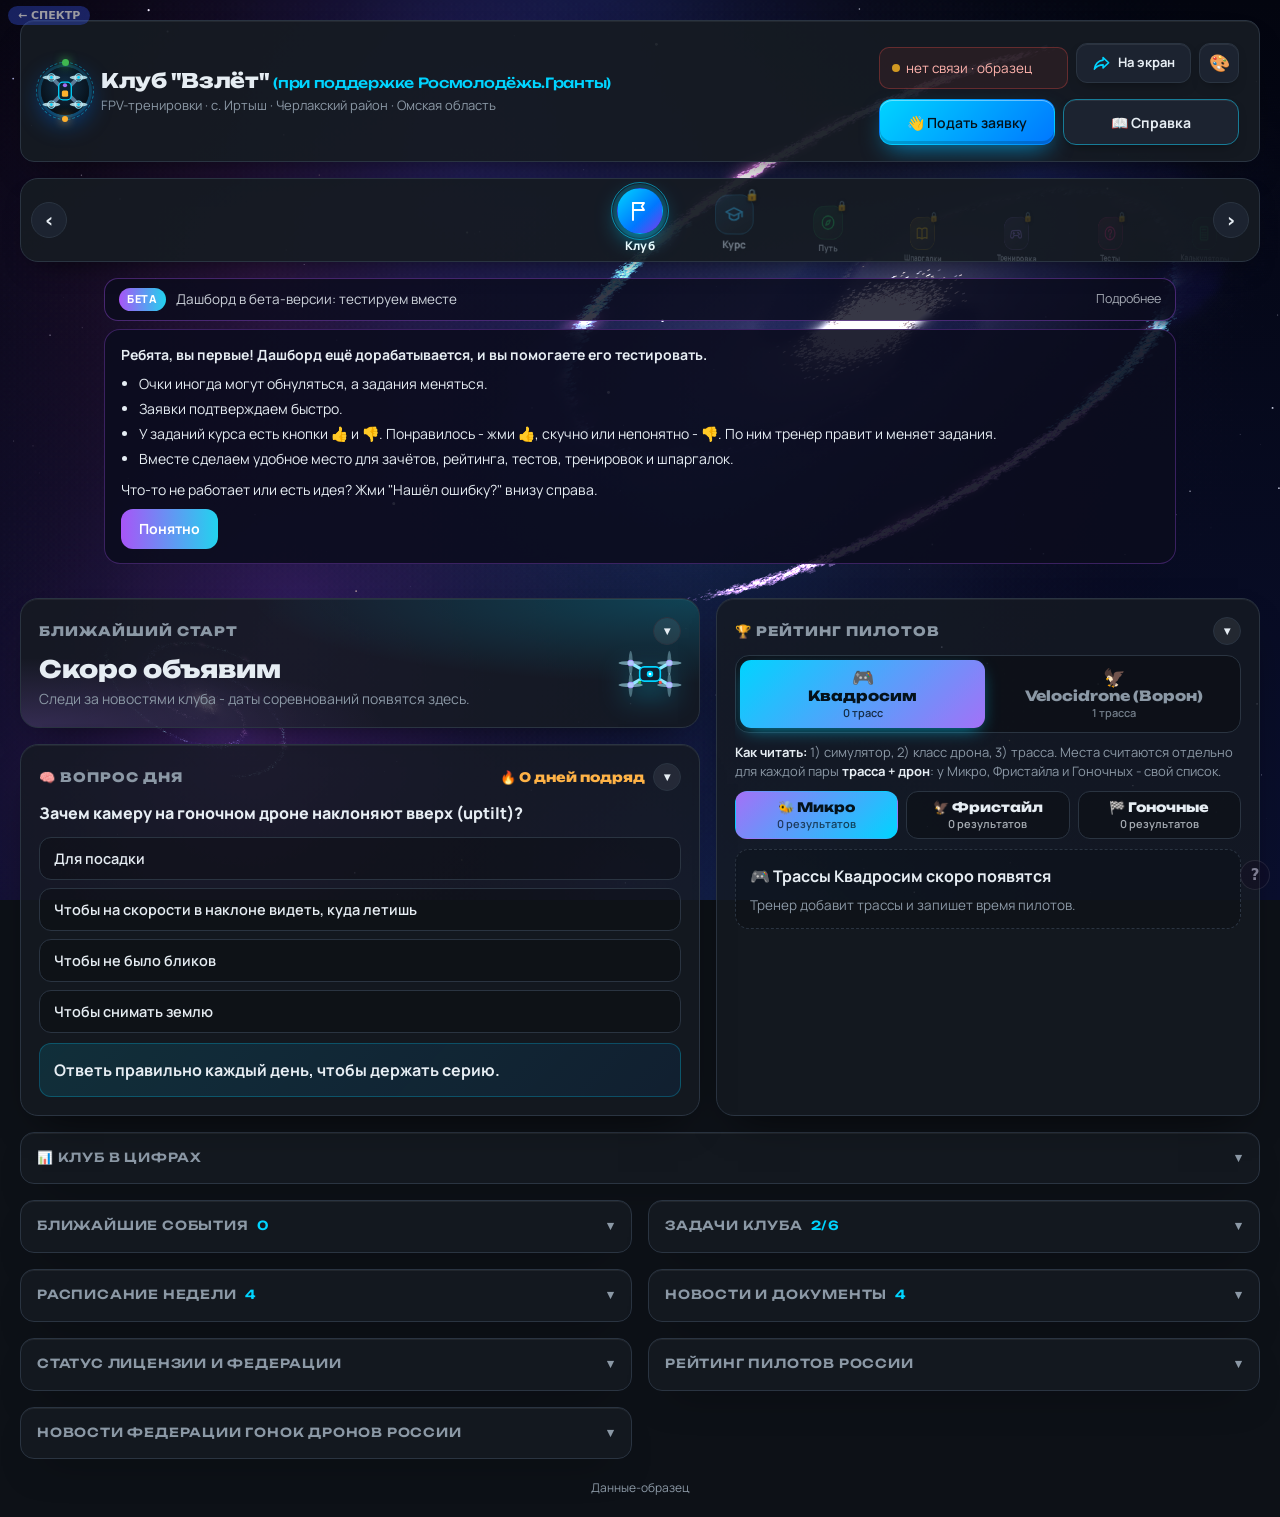
==== commit 4a54a6b5: "Взлёт: index.html = new.html (трассы везде, СПЕКТР вверху, ошибка под ?), по слову ставь; откат: vzl" ====
--- a/index.html
+++ b/index.html
@@ -1589,6 +1589,13 @@
       <button class="btn cancel">Отмена</button><button class="btn primary save">Сохранить</button></div>`;
   card.appendChild(ed);
   const list=ed.querySelector('.erows');
+  if(sheet==='Трассы'){ list.querySelectorAll('.erow').forEach((el,i)=>{ el.dataset.orig=String(rows[i]['Название']||'').trim(); });
+    /* заезды на названиях, которых нет в списке трасс (трассу переименовали раньше): даём перенести */
+    const have=new Set(trackList()), cnt={}; laps().forEach(l=>{ if(!have.has(l.track)) cnt[l.track]=(cnt[l.track]||0)+1; });
+    const orph=Object.keys(cnt);
+    if(orph.length){ const b=document.createElement('div'); b.className='orph'; b.style.cssText='margin:12px 0;padding:10px;border:1px dashed #f5a623;border-radius:10px';
+      b.innerHTML=`<p class="muted" style="margin:0 0 8px">Есть заезды на старых названиях. Выберите, на какую трассу их перенести (или оставьте как есть):</p>`+orph.map(o=>`<div style="display:flex;gap:8px;align-items:center;margin:6px 0;flex-wrap:wrap"><b>${esc(o)}</b><small>(${cnt[o]})</small><span>→</span><select data-o="${esc(o)}"><option value="">оставить</option>${[...have].map(t=>`<option>${esc(t)}</option>`).join('')}</select></div>`).join('');
+      list.after(b); } }
   const bindDel = el => el.querySelector('.del').onclick=()=>el.remove();
   list.querySelectorAll('.erow').forEach(bindDel);
   ed.querySelector('.add').onclick=()=>{
@@ -1622,7 +1629,21 @@
   }).filter(r=>Object.values(r).some(v=>v!=='' && v!=='нет'));
   if(sheet==='Статус') rows.push(...(data[sheet]||[]).filter(r=>String(r['Параметр']||'').startsWith('_')));
   btn.disabled=true; btn.textContent='Сохраняю…';
-  try{ await postSheet(sheet, rows); closeEditor(card); renderAll(); toast('Сохранено ✓','ok'); }
+  try{
+    let tMap={};
+    if(sheet==='Трассы'){
+      /* переименование: заезды хранят название строкой, поэтому переносим их на новое имя */
+      const rs=[...list.querySelectorAll('.erow')].filter(el=>{ const r={}; el.querySelectorAll('[data-c]').forEach(f=>r[f.dataset.c]=f.value.trim()); return Object.values(r).some(v=>v!==''&&v!=='нет'); });
+      const names=new Set(rs.map(el=>(el.querySelector('[data-c="Название"]')?.value||'').trim()));
+      rs.forEach(el=>{ const o=el.dataset.orig, n=(el.querySelector('[data-c="Название"]')?.value||'').trim(); if(o&&n&&o!==n&&!names.has(o)) tMap[o]=n; });
+      (card.querySelectorAll('.orph select')).forEach(sel=>{ if(sel.value&&!tMap[sel.dataset.o]) tMap[sel.dataset.o]=sel.value; });
+      if(Object.keys(tMap).length){ const Z=data['Заезды']||[]; let ch=false;
+        const Z2=Z.map(l=>{ const t=String(l['Трасса']||'').trim(); if(tMap[t]!==undefined){ ch=true; return Object.assign({},l,{'Трасса':tMap[t]}); } return l; });
+        if(ch) await postSheet('Заезды',Z2); }
+    }
+    await postSheet(sheet, rows);
+    Object.keys(tMap).forEach(a=>{ if(window.SR_RENAMED) SR_RENAMED(a,tMap[a]); });
+    closeEditor(card); renderAll(); toast('Сохранено ✓','ok'); }
   catch(e){ toast('Не сохранилось: '+e.message,'bad'); btn.disabled=false; btn.textContent='Сохранить'; }
 }
 
@@ -1745,39 +1766,7 @@
 setInterval(()=>{ if(sheetId() && !document.hidden && !document.querySelector('.editing')) loadData(); }, REFRESH_MIN*60*1000);
 </script>
 <a id="toSchool" href="https://centrspektr.gitverse.site/spektr/" title="В дашборд Спектра">&#8592; СПЕКТР</a>
-<style>#toSchool{position:fixed; left:14px; bottom:14px; z-index:9999; display:inline-flex; align-items:center; gap:6px; padding:10px 16px; border-radius:999px; font:700 14px system-ui,sans-serif; text-decoration:none; color:#fff; background:linear-gradient(135deg,#3b5bfd,#8b5cf6); box-shadow:0 8px 22px rgba(59,91,253,.4); transition:transform .2s}#toSchool:hover{transform:translateY(-2px)}@media print{#toSchool{display:none}}
-/* рейтинг пилотов: таблица пилот / трасса / время / дрон / аварии */
-.sr{container-type:inline-size}
-.sr-tb{display:grid;gap:5px}
-.sr-th,.sr-tr{display:grid;grid-template-columns:minmax(0,1.5fr) minmax(0,1.3fr) 76px minmax(0,1fr) 62px;gap:10px;align-items:center}
-.sr-th{padding:0 10px 2px;font:700 11px Manrope,system-ui,sans-serif;color:var(--dim);text-transform:uppercase;letter-spacing:.4px}
-.sr-tr{padding:8px 10px;border-radius:12px;background:rgba(0,0,0,.22);border:1px solid var(--line);cursor:pointer;transition:border-color .2s}
-.sr-tr:hover{border-color:var(--accent)}
-.sr-tr.top{background:linear-gradient(90deg,rgba(255,200,80,.14),rgba(0,0,0,.2))}
-.sr-tb.an .sr-tr{animation:srin .45s cubic-bezier(.3,1.2,.5,1) backwards;animation-delay:var(--d)}
-.sr-tr .c-p{display:flex;gap:8px;align-items:center;min-width:0}
-.sr-tr .c-p i{font-style:normal;font:800 14px var(--fh);min-width:22px;text-align:center}
-.sr-tr .c-p b{font-size:14px;line-height:1.25;overflow-wrap:anywhere}
-.sr-tr .c-t,.sr-tr .c-d{font-size:13px;color:var(--dim);overflow-wrap:anywhere;line-height:1.3}
-.sr-tr .c-v{font:800 15px var(--fh);font-variant-numeric:tabular-nums;white-space:nowrap}
-.sr-tr .c-c{font-size:13px;white-space:nowrap;text-align:right}
-.sr-th span:last-child{text-align:right}
-@container (max-width:520px){
-  .sr-th{display:none}
-  .sr-tr{grid-template-columns:minmax(0,1fr) auto;grid-template-areas:"p v" "t c" "d d";row-gap:3px}
-  .sr-tr .c-p{grid-area:p}.sr-tr .c-v{grid-area:v;text-align:right}.sr-tr .c-t{grid-area:t;padding-left:30px}.sr-tr .c-d{grid-area:d;padding-left:30px}.sr-tr .c-c{grid-area:c}
-  .sr-tr .c-d.no{display:none}
-  .sr-tr .c-d::before{content:"дрон: ";opacity:.7}
-}
-@media (prefers-reduced-motion: reduce){.sr-tb.an .sr-tr{animation:none}}
-
-/* форма помощника: на телефоне по строкам */
-.hl-cl{display:flex;align-items:center;gap:4px;min-width:0}
-.hl-cl input{min-width:0;width:100%}
-@media (max-width:700px){
-  .hlrow{grid-template-columns:1fr 1fr 1fr 44px;grid-template-areas:"n n n n" "t t t t" "tm tm f f" "d d c x"}
-  .hlrow .hl-name{grid-area:n}.hlrow .hl-track{grid-area:t}.hlrow .hl-time{grid-area:tm}.hlrow .hl-fmt{grid-area:f}.hlrow .hl-drone{grid-area:d}.hlrow .hl-cl{grid-area:c}.hlrow .hl-del{grid-area:x}
-}
+<style>#toSchool{position:absolute; left:8px; top:6px; z-index:50; display:inline-flex; align-items:center; gap:4px; padding:3px 10px; border-radius:999px; font:600 11px system-ui,sans-serif; text-decoration:none; color:#fff; background:rgba(59,91,253,.55); opacity:.6; transition:opacity .2s}#toSchool:hover,#toSchool:focus{opacity:1}@media print{#toSchool{display:none}}
 </style>
 <script>
 /* ===== Академия пилота: данные ===== */
@@ -2510,7 +2499,7 @@
   b.addEventListener('pointerup',up);b.addEventListener('pointercancel',up);b.addEventListener('lostpointercapture',up)})();
 </script>
 <script src="trening.js"></script>
-<script src="oshibka.js" data-site="vzlet" defer></script>
+<script src="oshibka2.js" data-site="vzlet" defer></script>
 <script src="put.js" data-site="vzlet" defer></script>
 <script src="zadaniya-vzlet.js" defer></script>
 <script src="moduli2.js" defer></script>
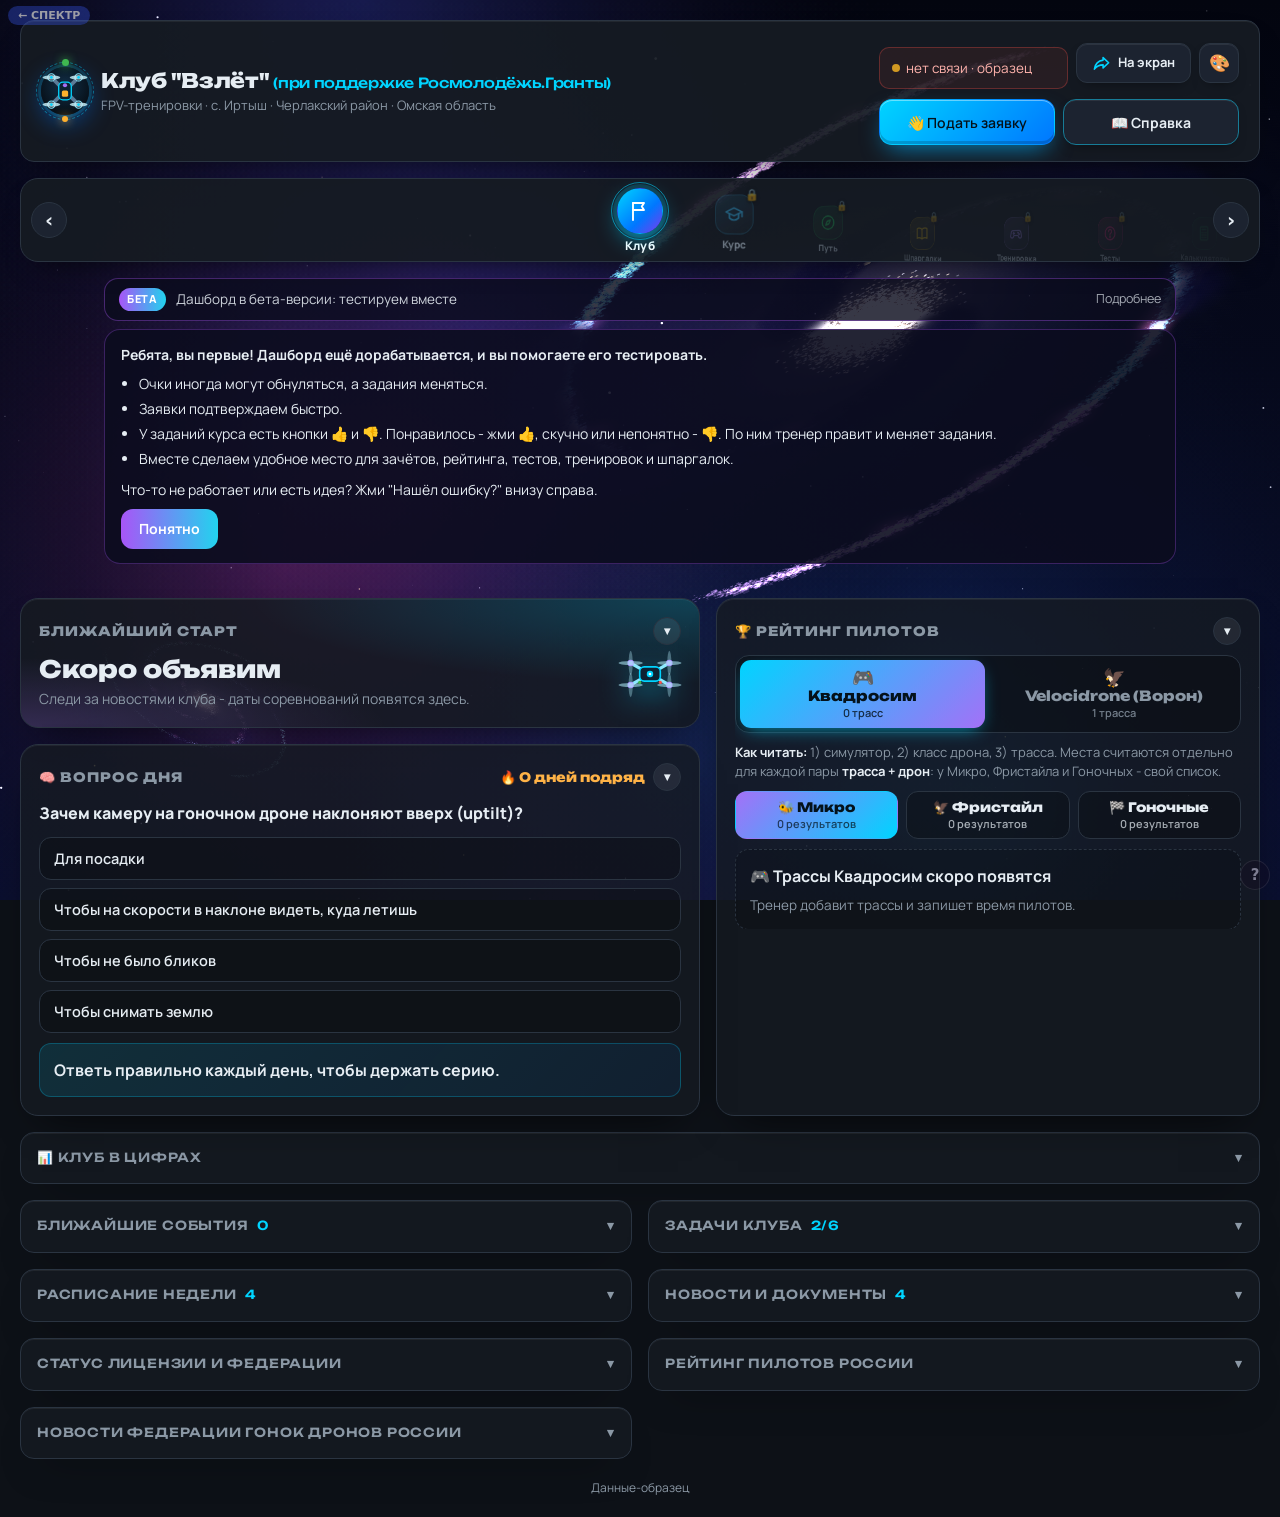
==== commit b26bd489: "Взлёт: index.html = new.html (рейтинг: карточки, скрыть топ-3), по слову ставь; откат: vzlet-work/ot" ====
--- a/index.html
+++ b/index.html
@@ -1767,6 +1767,42 @@
 </script>
 <a id="toSchool" href="https://centrspektr.gitverse.site/spektr/" title="В дашборд Спектра">&#8592; СПЕКТР</a>
 <style>#toSchool{position:absolute; left:8px; top:6px; z-index:50; display:inline-flex; align-items:center; gap:4px; padding:3px 10px; border-radius:999px; font:600 11px system-ui,sans-serif; text-decoration:none; color:#fff; background:rgba(59,91,253,.55); opacity:.6; transition:opacity .2s}#toSchool:hover,#toSchool:focus{opacity:1}@media print{#toSchool{display:none}}
+/* рейтинг пилотов: таблица пилот / трасса / время / дрон / аварии (ПК - колонки, телефон - карточки) */
+.sr{container-type:inline-size}
+.sr-tb{display:grid;gap:5px}
+.sr-th,.sr-tr{display:grid;grid-template-columns:minmax(0,1.5fr) minmax(0,1.3fr) 76px minmax(0,1fr) 62px;gap:10px;align-items:center}
+.sr-tb.one .sr-th,.sr-tb.one .sr-tr{grid-template-columns:minmax(0,1.6fr) 76px minmax(0,1fr) 62px}
+.sr-tb.one .c-t,.sr-tb.one .sr-th span:nth-child(2){display:none}
+.sr-th{padding:0 10px 2px;font:700 11px Manrope,system-ui,sans-serif;color:var(--dim);text-transform:uppercase;letter-spacing:.4px}
+.sr-tr{padding:8px 10px;border-radius:12px;background:rgba(0,0,0,.22);border:1px solid var(--line);cursor:pointer;transition:border-color .2s}
+.sr-tr:hover{border-color:var(--accent)}
+.sr-tr.top{background:linear-gradient(90deg,rgba(255,200,80,.14),rgba(0,0,0,.2))}
+.sr-tb.an .sr-tr{animation:srin .45s cubic-bezier(.3,1.2,.5,1) backwards;animation-delay:var(--d)}
+.sr-tr .c-p{display:flex;gap:8px;align-items:center;min-width:0}
+.sr-tr .c-p i{font-style:normal;font:800 14px var(--fh);min-width:22px;text-align:center}
+.sr-tr .c-p b{font-size:14px;line-height:1.25;overflow-wrap:anywhere}
+.sr-tr .c-t,.sr-tr .c-d{font-size:13px;color:var(--dim);overflow-wrap:anywhere;line-height:1.3}
+.sr-tr .c-v{font:800 15px var(--fh);font-variant-numeric:tabular-nums;white-space:nowrap}
+.sr-tr .c-c{font-size:13px;white-space:nowrap;text-align:right}
+.sr-th span:last-child{text-align:right}
+@container (max-width:520px){
+  .sr-th{display:none}
+  .sr-tr,.sr-tb.one .sr-tr{grid-template-columns:minmax(0,1fr) auto;grid-template-areas:"p v" "t c" "d d";row-gap:3px}
+  .sr-tb.one .sr-tr{grid-template-areas:"p v" "d c"}
+  .sr-tr .c-p{grid-area:p}.sr-tr .c-v{grid-area:v;text-align:right}.sr-tr .c-t{grid-area:t;padding-left:30px}.sr-tr .c-d{grid-area:d;padding-left:30px}.sr-tr .c-c{grid-area:c}
+  .sr-tr .c-d.no{display:none}
+  .sr-tr .c-d::before{content:"дрон: ";opacity:.7}
+}
+@media (prefers-reduced-motion: reduce){.sr-tb.an .sr-tr{animation:none}}
+.sr-h3{display:flex;margin:0 0 8px}.sr-h3 button{min-height:40px;padding:0 14px;border-radius:12px;border:1px solid var(--line);background:rgba(255,255,255,.05);color:var(--text);font:700 13px Manrope,system-ui,sans-serif;cursor:pointer}.sr-h3 button.on{border-color:#ffcf6a;color:#ffcf6a}
+
+/* форма помощника: на телефоне по строкам */
+.hl-cl{display:flex;align-items:center;gap:4px;min-width:0}
+.hl-cl input{min-width:0;width:100%}
+@media (max-width:700px){
+  .hlrow{grid-template-columns:1fr 1fr 1fr 44px;grid-template-areas:"n n n n" "t t t t" "tm tm f f" "d d c x"}
+  .hlrow .hl-name{grid-area:n}.hlrow .hl-track{grid-area:t}.hlrow .hl-time{grid-area:tm}.hlrow .hl-fmt{grid-area:f}.hlrow .hl-drone{grid-area:d}.hlrow .hl-cl{grid-area:c}.hlrow .hl-del{grid-area:x}
+}
 </style>
 <script>
 /* ===== Академия пилота: данные ===== */
@@ -2147,10 +2183,12 @@
   }else{
     const TSD=TS.filter(t=>LS.some(l=>l.track===t&&l.drone===SR.d));if(SR.t&&!TSD.includes(SR.t))SR.t='';
     if(TSD.length>1)h+=`<div class="sr-trk"><select id="srSel" aria-label="Трасса">${[`<option value="">Все трассы с заездами (${TSD.length})</option>`,...TSD.map(t=>{const n=new Set(LS.filter(l=>l.track===t&&l.drone===SR.d).map(l=>normName(l.pilot))).size;return `<option value="${esc(t)}" ${t===SR.t?'selected':''}>${esc(t)} (${n})</option>`})].join('')}</select></div>`;
-    const rows=srTable(SR.sim,SR.t);{const fl=SR.t&&trkFull(SR.t);if(fl)h+=`<div class="vb-full">📍 <b>${esc(fl)}</b></div>`}
-    if(!rows.length)h+=`<div class="sr-none"><b>На дроне "${esc(SR.d)}" заездов пока нет</b><span>${coach?'Выберите другой дрон или нажмите "⏱ Вписать время".':'Выберите другой дрон. Время записывает тренер после заезда.'}</span></div>`;
+    const all0=srTable(SR.sim,SR.t),rows=SR.h3?all0.filter(r=>r.place>=3):all0;{const fl=SR.t&&trkFull(SR.t);if(fl)h+=`<div class="vb-full">📍 <b>${esc(fl)}</b></div>`}
+    if(all0.some(r=>r.place<3))h+=`<div class="sr-h3"><button type="button" id="srH3" class="${SR.h3?'on':''}" aria-pressed="${!!SR.h3}">${SR.h3?'👁 Показать топ-3':'🙈 Скрыть топ-3'}</button></div>`;
+    if(!rows.length&&all0.length)h+=`<div class="sr-none"><b>Дальше четвёртого места пока никого нет</b><span>Нажмите "Показать топ-3".</span></div>`;
+    else if(!rows.length)h+=`<div class="sr-none"><b>На дроне "${esc(SR.d)}" заездов пока нет</b><span>${coach?'Выберите другой дрон или нажмите "⏱ Вписать время".':'Выберите другой дрон. Время записывает тренер после заезда.'}</span></div>`;
     else{const lim=SR.all?rows.length:15;
-      h+=`<div class="sr-tb${anim?' an':''}"><div class="sr-th"><span>Пилот</span><span>Трасса</span><span>Время</span><span>Дрон</span><span>Аварии</span></div>${rows.slice(0,lim).map((r,i)=>`<div class="sr-tr${r.place===0?' top':''}" data-p="${esc(r.l.pilot)}" style="--d:${Math.min(i,12)*35}ms"><span class="c-p"><i>${r.place<3?['🥇','🥈','🥉'][r.place]:r.place+1}</i><b>${esc(pnm(r.l.pilot))}</b></span><span class="c-t">${esc(r.t)}</span><span class="c-v">${fmtLap(r.l.sec)}</span><span class="c-d${r.l.drone?'':' no'}">${esc(r.l.model||r.l.drone||'-')}</span><span class="c-c">${r.l.crash?'💥 '+r.l.crash:'0'}</span></div>`).join('')}</div>`;
+      h+=`<div class="sr-tb${anim?' an':''}${new Set(rows.map(r=>r.t)).size<2?' one':''}"><div class="sr-th"><span>Пилот</span><span>Трасса</span><span>Время</span><span>Дрон</span><span>Аварии</span></div>${rows.slice(0,lim).map((r,i)=>`<div class="sr-tr${r.place===0?' top':''}" data-p="${esc(r.l.pilot)}" style="--d:${Math.min(i,12)*35}ms"><span class="c-p"><i>${r.place<3?['🥇','🥈','🥉'][r.place]:r.place+1}</i><b>${esc(pnm(r.l.pilot))}</b></span><span class="c-t">${esc(r.t)}</span><span class="c-v">${fmtLap(r.l.sec)}</span><span class="c-d${r.l.drone?'':' no'}">${esc(r.l.model||r.l.drone||'-')}</span><span class="c-c">${r.l.crash?'💥 '+r.l.crash:'0'}</span></div>`).join('')}</div>`;
       if(rows.length>15)h+=`<div class="plcta"><button class="btn" id="srAll">${SR.all?'Свернуть':'Показать все ('+rows.length+')'}</button></div>`}
   }
   if(SR.sim==='Ворон'&&TS.length)h+=`<div class="sr-coach"><button class="btn" id="srVb">📊 Трассы и дроны</button></div>`;
@@ -2173,6 +2211,7 @@
   box.querySelectorAll('.sr-sims button').forEach(b=>b.onclick=()=>{if(SR.sim===b.dataset.m)return;SR.sim=b.dataset.m;SR.t='';SR.all=0;srSave();srDraw(1);srPeek()});
   const sel=q('srSel');if(sel)sel.onchange=()=>{SR.t=sel.value;SR.all=0;srSave();srDraw(1)};
   box.querySelectorAll('.sr-tr').forEach(li=>li.onclick=()=>openPilot(li.dataset.p));
+  const h3=q('srH3');if(h3)h3.onclick=()=>{SR.h3=SR.h3?0:1;SR.all=0;srSave();srDraw(1)};
   const a=q('srAll');if(a)a.onclick=()=>{SR.all=SR.all?0:1;srSave();srDraw()};
   const ad=q('srAdd');if(ad)ad.onclick=()=>trkAdd(SR.sim);
   const tm=q('srTime');if(tm)tm.onclick=()=>openSession(SR.t||'',SR.d);
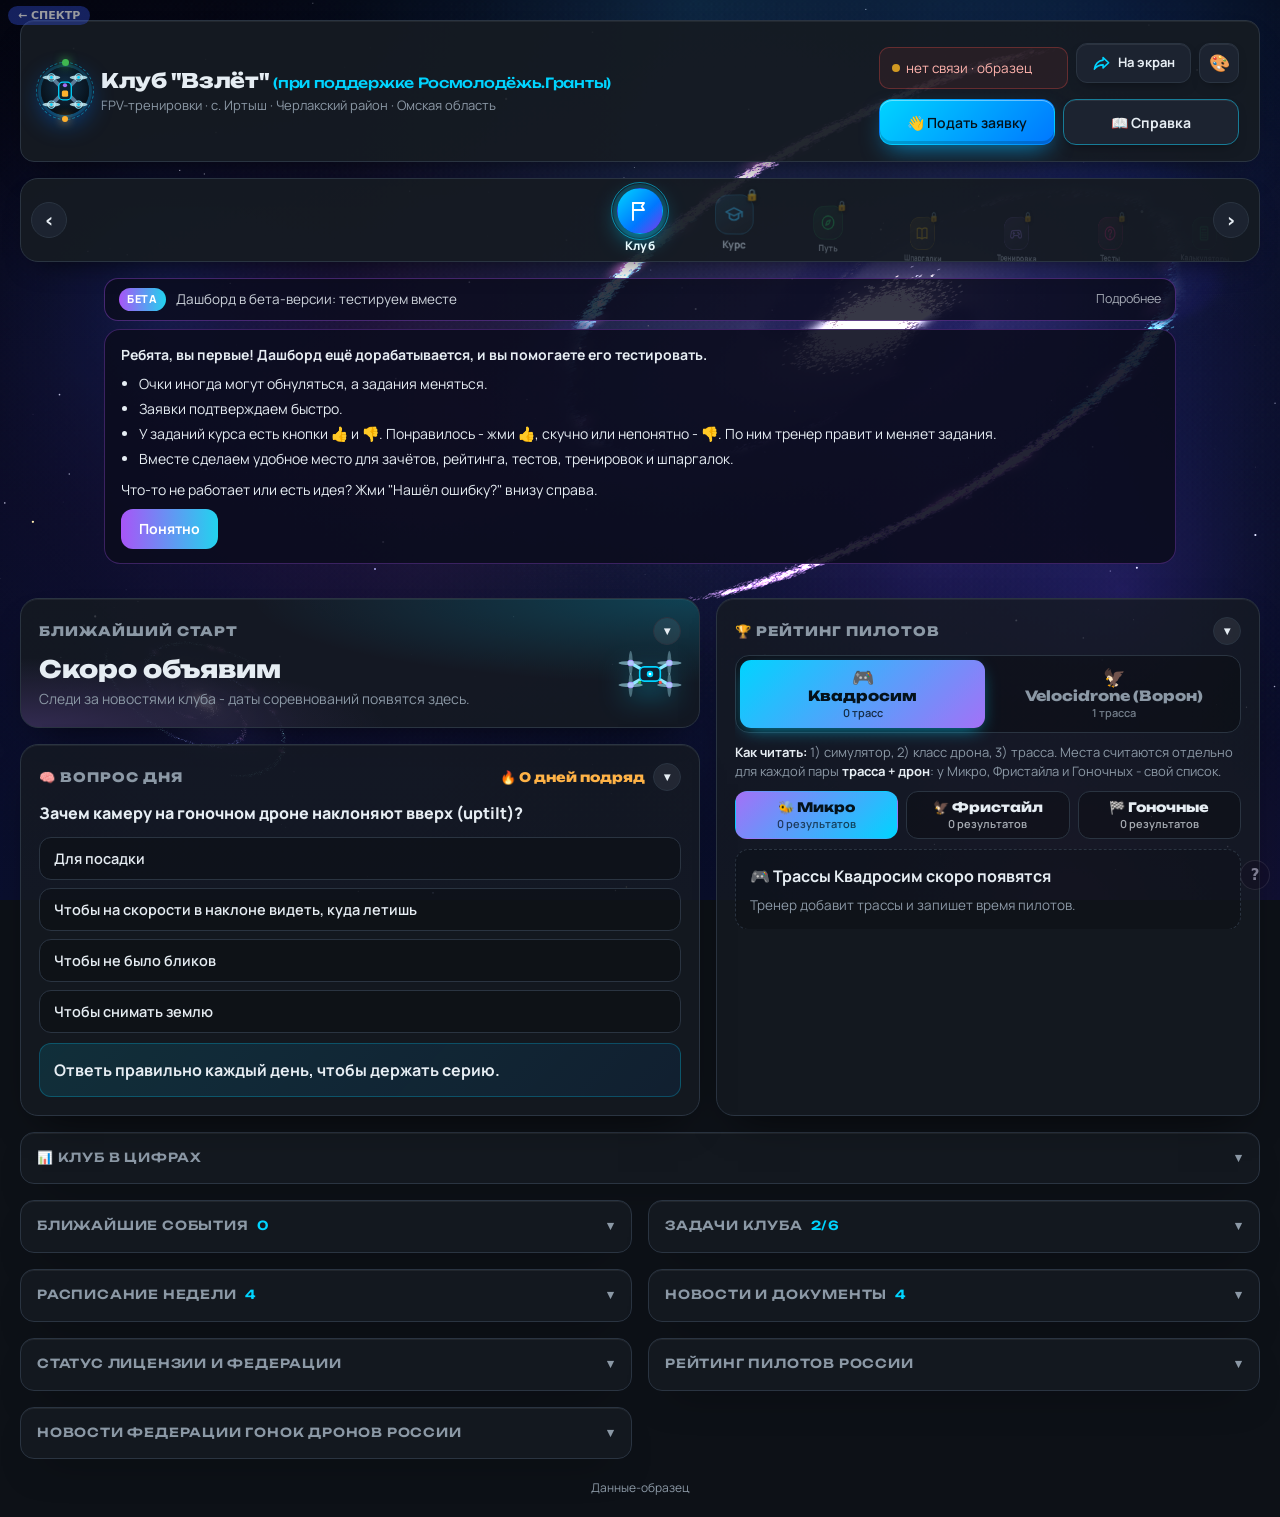
==== commit 546b291f: "Взлёт: index.html = new.html (вкладка Команды), по слову ставь; откат: vzlet-work/otkat-20261118-kom" ====
--- a/index.html
+++ b/index.html
@@ -648,7 +648,7 @@
   </div>
 </header>
 
-<nav class="vtb" id="vtb" aria-label="Разделы клуба"><button class="tba l" type="button" aria-label="Предыдущий раздел">‹</button><div class="tbt" id="vt"><button data-t="club" class="on" style="--c:#00d4ff"><span class="ic"><svg viewBox="0 0 24 24" aria-hidden="true"><path d="M5 21V4"/><path d="M5 4h11l-2.2 3.6L16 11H5"/></svg></span><b>Клуб</b></button><button data-t="kurs" style="--c:#38bdf8"><span class="ic"><svg viewBox="0 0 24 24" aria-hidden="true"><path d="M2.5 9 12 4.5 21.5 9 12 13.5z"/><path d="M6.5 11v5c1.6 1.6 3.4 2.4 5.5 2.4s3.9-.8 5.5-2.4v-5"/><path d="M21.5 9v5.5"/></svg></span><b>Курс</b></button><button data-t="put" style="--c:#22c55e"><span class="ic"><svg viewBox="0 0 24 24" aria-hidden="true"><circle cx="12" cy="12" r="9"/><path d="M15.6 8.4l-2.1 5.1-5.1 2.1 2.1-5.1z"/></svg></span><b>Путь</b></button><button data-t="learn" style="--c:#facc15"><span class="ic"><svg viewBox="0 0 24 24" aria-hidden="true"><path d="M3 5.6C5.6 4 8.6 4 12 6.2c3.4-2.2 6.4-2.2 9-.6V19c-2.6-1.5-5.6-1.5-9 .6-3.4-2.1-6.4-2.1-9-.6z"/><path d="M12 6.2v13.4"/></svg></span><b>Шпаргалки</b></button><button data-t="train" style="--c:#a78bfa"><span class="ic"><svg viewBox="0 0 24 24" aria-hidden="true"><path d="M7 8h10a4 4 0 0 1 3.9 3.1l.9 4.3a2.6 2.6 0 0 1-4.7 2l-1.6-2.4H8.5l-1.6 2.4a2.6 2.6 0 0 1-4.7-2l.9-4.3A4 4 0 0 1 7 8z"/><path d="M8 10.5v3M6.5 12h3"/><circle cx="15.6" cy="11" r=".6"/><circle cx="17.6" cy="13" r=".6"/></svg></span><b>Тренировка</b></button><button data-t="quiz" style="--c:#ff2d8a"><span class="ic"><svg viewBox="0 0 24 24" aria-hidden="true"><circle cx="12" cy="12" r="9"/><path d="M9.4 9.4a2.7 2.7 0 1 1 3.6 2.5c-.6.3-1 .8-1 1.5v.6"/><circle cx="12" cy="17" r=".7"/></svg></span><b>Тесты</b></button><button data-t="calc" style="--c:#22c55e"><span class="ic"><svg viewBox="0 0 24 24" aria-hidden="true"><rect x="5" y="2.8" width="14" height="18.4" rx="2.6"/><path d="M8.4 6.6h7.2"/><path d="M8.6 11h.01M12 11h.01M15.4 11h.01M8.6 14.4h.01M12 14.4h.01M15.4 14.4h.01M8.6 17.8h.01M12 17.8h.01M15.4 17.8h.01" stroke-width="2.6"/></svg></span><b>Калькуляторы</b></button><button data-t="me" style="--c:#fb923c"><span class="ic"><svg viewBox="0 0 24 24" aria-hidden="true"><circle cx="12" cy="14.6" r="5.4"/><path d="M8.6 10.4 6 3h4l2 4.4L14 3h4l-2.6 7.4"/><path d="m12 12.4.8 1.6 1.7.2-1.3 1.2.4 1.7-1.6-.9-1.6.9.4-1.7-1.3-1.2 1.7-.2z"/></svg></span><b>Мои значки</b></button></div><button class="tba r" type="button" aria-label="Следующий раздел">›</button></nav>
+<nav class="vtb" id="vtb" aria-label="Разделы клуба"><button class="tba l" type="button" aria-label="Предыдущий раздел">‹</button><div class="tbt" id="vt"><button data-t="club" class="on" style="--c:#00d4ff"><span class="ic"><svg viewBox="0 0 24 24" aria-hidden="true"><path d="M5 21V4"/><path d="M5 4h11l-2.2 3.6L16 11H5"/></svg></span><b>Клуб</b></button><button data-t="kurs" style="--c:#38bdf8"><span class="ic"><svg viewBox="0 0 24 24" aria-hidden="true"><path d="M2.5 9 12 4.5 21.5 9 12 13.5z"/><path d="M6.5 11v5c1.6 1.6 3.4 2.4 5.5 2.4s3.9-.8 5.5-2.4v-5"/><path d="M21.5 9v5.5"/></svg></span><b>Курс</b></button><button data-t="put" style="--c:#22c55e"><span class="ic"><svg viewBox="0 0 24 24" aria-hidden="true"><circle cx="12" cy="12" r="9"/><path d="M15.6 8.4l-2.1 5.1-5.1 2.1 2.1-5.1z"/></svg></span><b>Путь</b></button><button data-t="learn" style="--c:#facc15"><span class="ic"><svg viewBox="0 0 24 24" aria-hidden="true"><path d="M3 5.6C5.6 4 8.6 4 12 6.2c3.4-2.2 6.4-2.2 9-.6V19c-2.6-1.5-5.6-1.5-9 .6-3.4-2.1-6.4-2.1-9-.6z"/><path d="M12 6.2v13.4"/></svg></span><b>Шпаргалки</b></button><button data-t="train" style="--c:#a78bfa"><span class="ic"><svg viewBox="0 0 24 24" aria-hidden="true"><path d="M7 8h10a4 4 0 0 1 3.9 3.1l.9 4.3a2.6 2.6 0 0 1-4.7 2l-1.6-2.4H8.5l-1.6 2.4a2.6 2.6 0 0 1-4.7-2l.9-4.3A4 4 0 0 1 7 8z"/><path d="M8 10.5v3M6.5 12h3"/><circle cx="15.6" cy="11" r=".6"/><circle cx="17.6" cy="13" r=".6"/></svg></span><b>Тренировка</b></button><button data-t="quiz" style="--c:#ff2d8a"><span class="ic"><svg viewBox="0 0 24 24" aria-hidden="true"><circle cx="12" cy="12" r="9"/><path d="M9.4 9.4a2.7 2.7 0 1 1 3.6 2.5c-.6.3-1 .8-1 1.5v.6"/><circle cx="12" cy="17" r=".7"/></svg></span><b>Тесты</b></button><button data-t="calc" style="--c:#22c55e"><span class="ic"><svg viewBox="0 0 24 24" aria-hidden="true"><rect x="5" y="2.8" width="14" height="18.4" rx="2.6"/><path d="M8.4 6.6h7.2"/><path d="M8.6 11h.01M12 11h.01M15.4 11h.01M8.6 14.4h.01M12 14.4h.01M15.4 14.4h.01M8.6 17.8h.01M12 17.8h.01M15.4 17.8h.01" stroke-width="2.6"/></svg></span><b>Калькуляторы</b></button><button data-t="me" style="--c:#fb923c"><span class="ic"><svg viewBox="0 0 24 24" aria-hidden="true"><circle cx="12" cy="14.6" r="5.4"/><path d="M8.6 10.4 6 3h4l2 4.4L14 3h4l-2.6 7.4"/><path d="m12 12.4.8 1.6 1.7.2-1.3 1.2.4 1.7-1.6-.9-1.6.9.4-1.7-1.3-1.2 1.7-.2z"/></svg></span><b>Мои значки</b></button><button data-t="komandy" style="--c:#14b8a6"><span class="ic"><svg viewBox="0 0 24 24" aria-hidden="true"><circle cx="9" cy="8" r="3"/><path d="M3 20c0-3.3 2.7-6 6-6s6 2.7 6 6"/><circle cx="17" cy="9" r="2.4"/><path d="M16 14.2c2.9 0 5 2.3 5 5.3"/></svg></span><b>Команды</b></button></div><button class="tba r" type="button" aria-label="Следующий раздел">›</button></nav>
 <section class="ahero" id="ahero" hidden>
   <div class="ah-ph"><img src="drone.webp" alt=""></div><div class="ah-scan"></div>
   <div class="ah-osd"><span id="osdV">16.8V</span><span>⏱ <b id="osdT">00:00</b></span><span>📶 <b id="osdL">99</b></span><span class="rec">● REC</span></div>
@@ -729,6 +729,8 @@
       <p class="muted">Нажми на каналы, которые заняты, - подскажу свободные подальше от них.</p><div class="rb" id="rb"></div><div class="res"><b id="c6r">Выбери каналы соседей</b><small>чем дальше по частоте, тем меньше помех</small></div></div>
   </div>
 </div>
+
+<div class="vtab" id="t-komandy" hidden><div class="card" id="tmBox"></div></div>
 
 <div class="vtab" id="t-me" hidden>
   <div class="card"><h3>🎖 Мои значки</h3><p class="muted">Прогресс хранится на этом устройстве.</p><div class="bdg" id="bdg"></div></div>
@@ -1975,7 +1977,7 @@
 function renderBadges(){$('#bdg').innerHTML=BADGES.map(b=>`<div class="bd1 ${A.badges.includes(b[0])?'got':''}"><span class="e">${b[1]}</span><b>${b[2]}</b><small>${b[3]}</small></div>`).join('')}
 function confetti(){if(RED)return;const C=['#00d4ff','#3fb950','#d29922','#f85149','#a371f7','#fff'];for(let i=0;i<70;i++){const d=document.createElement('i'),x=innerWidth/2,y=innerHeight*.25,a=Math.random()*6.28,v=120+Math.random()*320;d.style.cssText=`position:fixed;left:${x}px;top:${y}px;width:${6+Math.random()*6}px;height:${4+Math.random()*5}px;background:${C[i%6]};z-index:10000;pointer-events:none;border-radius:2px`;document.body.appendChild(d);d.animate([{transform:'translate(0,0) rotate(0)',opacity:1},{transform:`translate(${Math.cos(a)*v}px,${Math.sin(a)*v+260}px) rotate(${Math.random()*720}deg)`,opacity:0}],{duration:1300+Math.random()*700,easing:'cubic-bezier(.2,.7,.4,1)'}).onfinish=()=>d.remove()}}
 /* ---------- вкладки ---------- */
-const HERO={kurs:['Курс пилота','Модули по шагам: материал, тренажёры, полёты и проверки. Следующий модуль открывает тренер.'],put:['Путь новичка','Семь шагов от первого взлёта до аса.'],learn:['Шпаргалки','Всё главное о дронах - коротко и по делу.'],train:['Тренировка','Проверка перед полётом, сборка дрона, аккумуляторы и стики.'],quiz:['Тесты','Шесть уровней. Новые тесты и задания открывает тренер.'],calc:['Калькуляторы','Время полёта, аккумуляторы, тяга, частоты.'],me:['Мои значки','Собери все значки и стань асом теории.']};
+const HERO={komandy:['Команды','Тройка лидеров набирает команды. Кто сильнее вместе?'],kurs:['Курс пилота','Модули по шагам: материал, тренажёры, полёты и проверки. Следующий модуль открывает тренер.'],put:['Путь новичка','Семь шагов от первого взлёта до аса.'],learn:['Шпаргалки','Всё главное о дронах - коротко и по делу.'],train:['Тренировка','Проверка перед полётом, сборка дрона, аккумуляторы и стики.'],quiz:['Тесты','Шесть уровней. Новые тесты и задания открывает тренер.'],calc:['Калькуляторы','Время полёта, аккумуляторы, тяга, частоты.'],me:['Мои значки','Собери все значки и стань асом теории.']};
 let TAB='club';
 const TBT=$('#vt');let tbInit=false,tbProg=0;
 function moveVti(){const b=$('#vt button.on');if(!b)return;const x=b.offsetLeft+b.offsetWidth/2-TBT.clientWidth/2;tbProg=Date.now();TBT.scrollTo({left:x,behavior:tbInit&&!RED?'smooth':'auto'});tbInit=true;if(window.tbFx)tbFx()}
@@ -2207,6 +2209,43 @@
   box.querySelectorAll('.sr-scope button').forEach(b=>b.onclick=()=>{const v=b.dataset.sc==='1';if(v===SR_ALL)return;SR_ALL=v;srDraw(1)});
 };
 document.head.insertAdjacentHTML('beforeend','<style>.sr-scope{display:flex;gap:6px;margin:0 0 10px}.sr-scope button{flex:1;min-height:44px;border-radius:12px;border:1px solid var(--line);background:transparent;color:var(--text);font:inherit;font-weight:700;cursor:pointer}.sr-scope button.on{background:var(--accent,#00d4ff);border-color:var(--accent,#00d4ff);color:#04121b}</style>');
+/* 18.11: вкладка "Команды" - капитаны (тройка лидеров) набирают команды; счёт = средние очки пилотов команды на выбранном симуляторе и классе дрона.
+   Хранится в листе "Статус", строка "_команды": {cap:[имена], m:{имя пилота: номер капитана}}. Правит только тренер. */
+const TM=st.get('vzlet_team',{sim:'Ворон',d:'Фристайл'});
+const tmKey=n=>normName(n);
+function tmPts(sim,d){const g={},r=srTable(sim,'',d);r.forEach(x=>{(g[x.t]=g[x.t]||[]).push(x.l)});const best={},pts={};
+  Object.keys(g).forEach(t=>{best[t]=Math.min(...g[t].map(l=>l.sec))});
+  Object.keys(g).forEach(t=>g[t].forEach(l=>{const k=tmKey(l.pilot);pts[k]=pts[k]||{pts:0,n:0};pts[k].pts+=Math.round(100*best[t]/l.sec);pts[k].n++}));return pts}
+function tmTop3(sim,d){const P=tmPts(sim,d),ps=allPilots().map(p=>p['Пилот']);
+  return ps.filter(n=>P[tmKey(n)]).sort((a,b)=>P[tmKey(b)].pts-P[tmKey(a)].pts||String(a).localeCompare(String(b),'ru')).slice(0,3)}
+async function tmSave(v){try{await sPut('_команды',v);toast('Сохранено ✓','ok')}catch(e){toast('Не сохранилось: '+e.message,'bad')}tmDraw()}
+function tmDraw(){const box=q('tmBox');if(!box)return;
+  const sims=srSims();if(!sims.includes(TM.sim))TM.sim=sims[0];if(!DTYPES.includes(TM.d))TM.d=DTYPES[0];
+  const T=sGet('_команды')||{cap:[],m:{}},P=tmPts(TM.sim,TM.d),pt=n=>(P[tmKey(n)]||{pts:0,n:0});
+  let h=`<h3>🤝 Командная игра</h3><p class="sub">Тройка лидеров - капитаны. Каждый набирает команду из остальных пилотов. Счёт команды - средние очки её пилотов: на каждой трассе лучший получает 100, остальные - по времени.</p>
+  <div class="sr-sims" role="group">${sims.map(m=>`<button type="button" class="${m===TM.sim?'on':''}" data-sim="${esc(m)}"><i>${SR_ICON[m]||'🏁'}</i>${esc(simLbl(m))}</button>`).join('')}</div>
+  <div class="sr-dr" role="group" aria-label="Дрон">${DTYPES.map(d=>`<button type="button" class="${d===TM.d?'on':''}" data-d="${esc(d)}">${dIc(d)} ${esc(d)}</button>`).join('')}</div>`;
+  const caps=T.cap||[];
+  if(!caps.length){const top=tmTop3(TM.sim,TM.d);
+    h+=top.length?`<div class="sr-none"><b>Капитаны пока не выбраны</b><span>Сейчас в тройке: ${top.map(n=>esc(pnm(n))).join(', ')}.${ADM?'':' Тренер соберёт команды.'}</span>${ADM?'<button class="btn primary" id="tmFix">⭐ Зафиксировать капитанов (топ-3)</button>':''}</div>`:`<div class="sr-none"><b>Пока нет результатов</b><span>Нужны заезды на выбранном симуляторе и дроне.</span></div>`;
+  }else{
+    const teams=caps.map((c,i)=>{const mem=Object.keys(T.m||{}).filter(n=>T.m[n]===i);const all=[c,...mem];const sum=all.reduce((a,n)=>a+pt(n).pts,0);return{c,i,mem,all,sum,avg:sum/all.length}}).sort((a,b)=>b.avg-a.avg);
+    const taken=new Set(caps.concat(Object.keys(T.m||{})).map(tmKey)),free=allPilots().map(p=>p['Пилот']).filter(n=>!taken.has(tmKey(n)));
+    h+=`<div class="tm-list">${teams.map((t,k)=>`<div class="tm-card${k===0?' top':''}"><div class="tm-h"><i>${['🥇','🥈','🥉'][k]||k+1}</i><b>Команда ${esc(pnm(t.c).replace(/\s*\(.*\)$/,''))}</b><span class="tm-s">${t.avg.toFixed(1)}<small>ср. очков</small></span></div>
+      <div class="tm-m">${t.all.map((n,j)=>`<div class="tm-r"><span>${j?'':'⭐ '}${esc(pnm(n))}</span><span>${pt(n).n?pt(n).pts+' оч.':'нет заездов'}${ADM&&j?` <button type="button" class="tm-x" data-del="${esc(n)}" aria-label="Убрать">✕</button>`:''}</span></div>`).join('')}</div>
+      ${ADM?`<div class="tm-add"><select data-add="${t.i}" aria-label="Добавить пилота"><option value="">+ Добавить пилота</option>${free.map(n=>`<option value="${esc(n)}">${esc(pnm(n))}</option>`).join('')}</select></div>`:''}</div>`).join('')}</div>`;
+    if(free.length)h+=`<p class="sub">Свободные пилоты: ${free.map(n=>esc(pnm(n))).join(', ')}.</p>`;
+    if(ADM)h+=`<div class="sr-coach"><button class="btn" id="tmReset">↺ Собрать заново</button></div>`}
+  box.innerHTML=h;
+  box.querySelectorAll('[data-sim]').forEach(b=>b.onclick=()=>{TM.sim=b.dataset.sim;st.set('vzlet_team',TM);tmDraw()});
+  box.querySelectorAll('.sr-dr [data-d]').forEach(b=>b.onclick=()=>{TM.d=b.dataset.d;st.set('vzlet_team',TM);tmDraw()});
+  const fx=q('tmFix');if(fx)fx.onclick=()=>tmSave({cap:tmTop3(TM.sim,TM.d),m:{}});
+  const rs=q('tmReset');if(rs)rs.onclick=()=>{if(confirm('Сбросить команды и выбрать капитанов заново?'))tmSave({cap:[],m:{}})};
+  box.querySelectorAll('[data-add]').forEach(x=>x.onchange=()=>{if(!x.value)return;const m=Object.assign({},T.m||{});m[x.value]=+x.dataset.add;tmSave({cap:caps,m})});
+  box.querySelectorAll('[data-del]').forEach(x=>x.onclick=()=>{const m=Object.assign({},T.m||{});delete m[x.dataset.del];tmSave({cap:caps,m})})}
+document.head.insertAdjacentHTML('beforeend','<style>.tm-list{display:grid;gap:10px;margin:12px 0}.tm-card{padding:12px;border-radius:14px;background:rgba(0,0,0,.22);border:1px solid var(--line)}.tm-card.top{background:linear-gradient(90deg,rgba(255,200,80,.14),rgba(0,0,0,.2))}.tm-h{display:flex;align-items:center;gap:10px}.tm-h i{font-style:normal;font-size:22px}.tm-h b{flex:1;min-width:0;font-size:16px}.tm-s{font:800 18px var(--fh);text-align:right}.tm-s small{display:block;font:600 11px Manrope,system-ui,sans-serif;color:var(--dim)}.tm-m{margin-top:8px;display:grid;gap:4px}.tm-r{display:flex;justify-content:space-between;gap:8px;font-size:14px;padding:4px 0;border-top:1px solid var(--line)}.tm-r span:last-child{color:var(--dim);white-space:nowrap}.tm-x{border:0;background:none;color:var(--dim);cursor:pointer;min-width:32px;min-height:32px}.tm-add select{width:100%;margin-top:8px;height:44px;border-radius:12px;border:1px solid var(--line);background:rgba(0,0,0,.3);color:var(--text);padding:0 10px;font:700 14px Manrope,system-ui,sans-serif}</style>');
+document.querySelector('#vt button[data-t="komandy"]').addEventListener('click',()=>tmDraw());
+if(location.hash==='#komandy')setTimeout(tmDraw,800);
 function srBind(box){
   box.querySelectorAll('.sr-sims button').forEach(b=>b.onclick=()=>{if(SR.sim===b.dataset.m)return;SR.sim=b.dataset.m;SR.t='';SR.all=0;srSave();srDraw(1);srPeek()});
   const sel=q('srSel');if(sel)sel.onchange=()=>{SR.t=sel.value;SR.all=0;srSave();srDraw(1)};
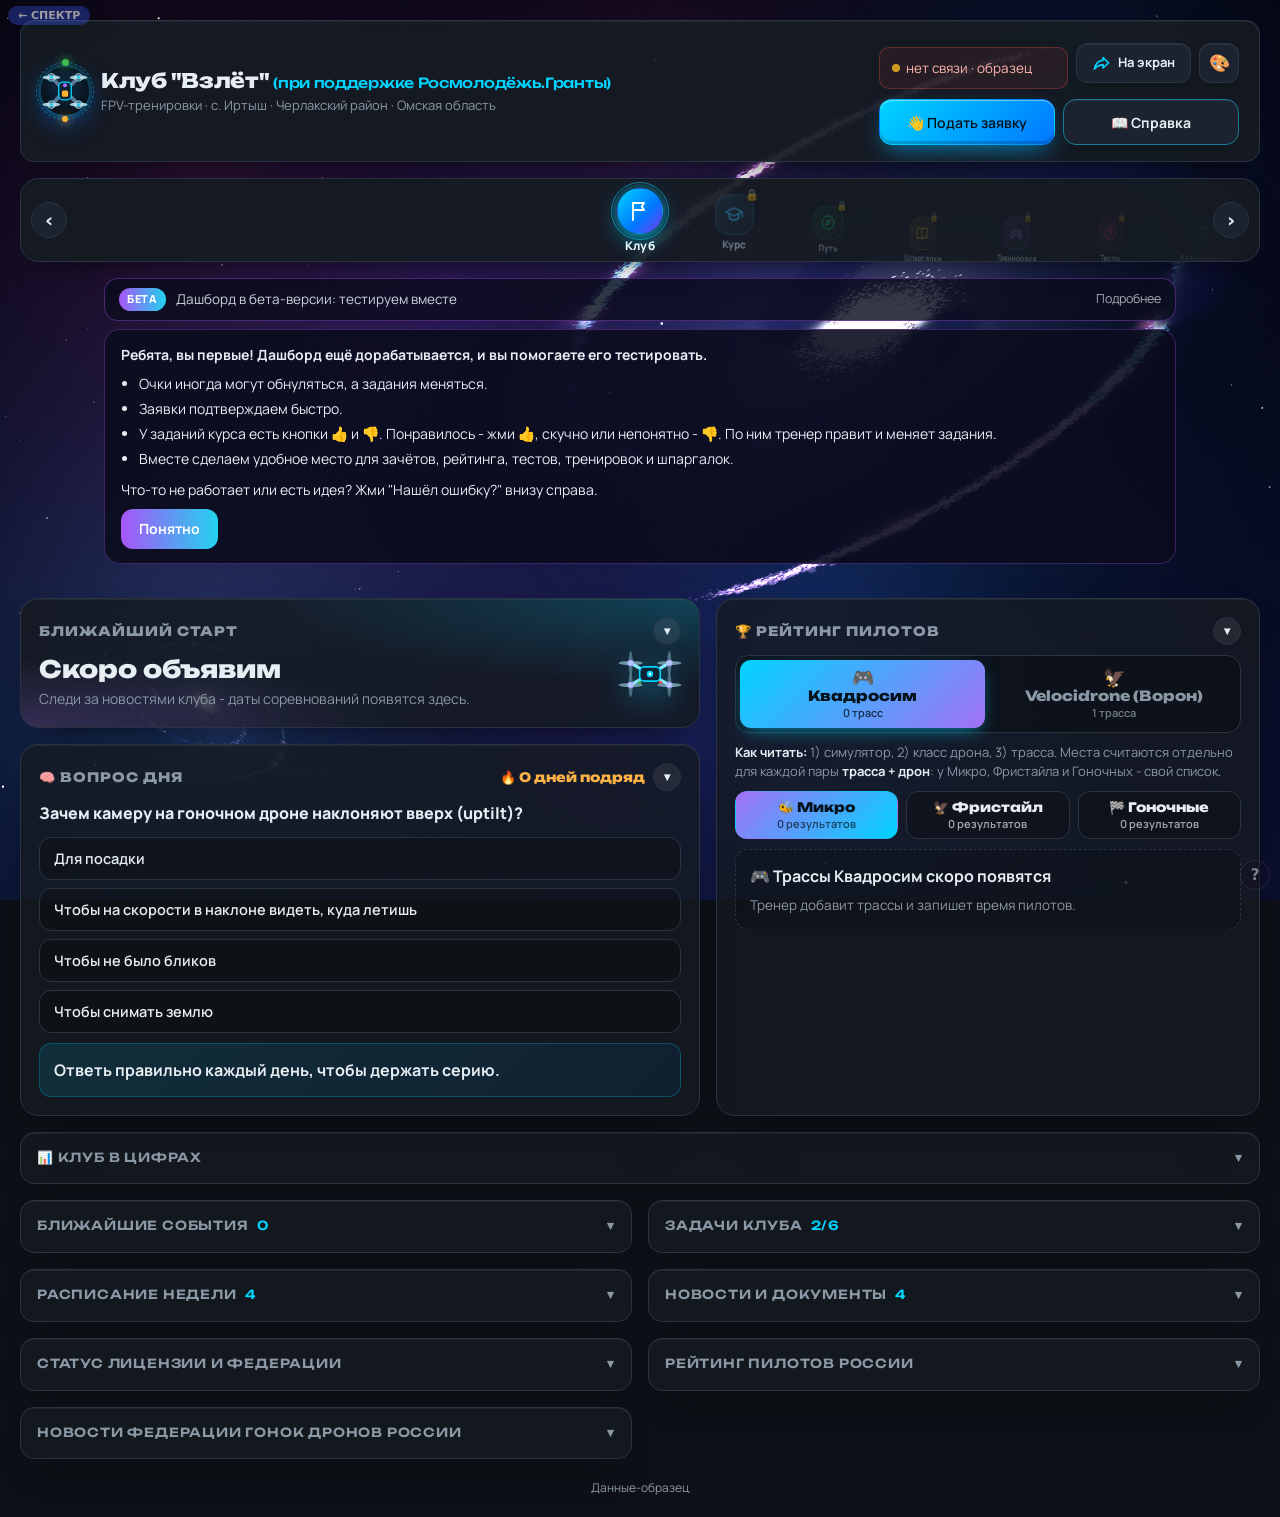
==== commit 21a7b37d: "Взлёт: index.html = new.html (командный заезд), по слову ставь; откат: vzlet-work/otkat-20261118-kom" ====
--- a/index.html
+++ b/index.html
@@ -2209,40 +2209,54 @@
   box.querySelectorAll('.sr-scope button').forEach(b=>b.onclick=()=>{const v=b.dataset.sc==='1';if(v===SR_ALL)return;SR_ALL=v;srDraw(1)});
 };
 document.head.insertAdjacentHTML('beforeend','<style>.sr-scope{display:flex;gap:6px;margin:0 0 10px}.sr-scope button{flex:1;min-height:44px;border-radius:12px;border:1px solid var(--line);background:transparent;color:var(--text);font:inherit;font-weight:700;cursor:pointer}.sr-scope button.on{background:var(--accent,#00d4ff);border-color:var(--accent,#00d4ff);color:#04121b}</style>');
-/* 18.11: вкладка "Команды" - капитаны (тройка лидеров) набирают команды; счёт = средние очки пилотов команды на выбранном симуляторе и классе дрона.
-   Хранится в листе "Статус", строка "_команды": {cap:[имена], m:{имя пилота: номер капитана}}. Правит только тренер. */
-const TM=st.get('vzlet_team',{sim:'Ворон',d:'Фристайл'});
+/* 18.11: вкладка "Команды" - капитаны (тройка лидеров) набирают команды. Командный заезд: одна трасса и дрон, пилоты идут по очереди от капитана,
+   время каждого - его лучшее на этой трассе и дроне из рейтинга, побеждает наименьшая сумма. Все пилоты команды должны иметь время.
+   Хранится в листе "Статус", строка "_команды": {cap:[имена], teams:[[участники без капитана]], sim, d, track}. Правит только тренер. */
 const tmKey=n=>normName(n);
+function tmGet(){const T=sGet('_команды')||{},cap=T.cap||[];
+  const teams=T.teams||cap.map((c,i)=>Object.keys(T.m||{}).filter(n=>T.m[n]===i));
+  return{cap,teams,sim:T.sim||'Ворон',d:T.d||'Фристайл',track:T.track||''}}
 function tmPts(sim,d){const g={},r=srTable(sim,'',d);r.forEach(x=>{(g[x.t]=g[x.t]||[]).push(x.l)});const best={},pts={};
   Object.keys(g).forEach(t=>{best[t]=Math.min(...g[t].map(l=>l.sec))});
-  Object.keys(g).forEach(t=>g[t].forEach(l=>{const k=tmKey(l.pilot);pts[k]=pts[k]||{pts:0,n:0};pts[k].pts+=Math.round(100*best[t]/l.sec);pts[k].n++}));return pts}
-function tmTop3(sim,d){const P=tmPts(sim,d),ps=allPilots().map(p=>p['Пилот']);
-  return ps.filter(n=>P[tmKey(n)]).sort((a,b)=>P[tmKey(b)].pts-P[tmKey(a)].pts||String(a).localeCompare(String(b),'ru')).slice(0,3)}
-async function tmSave(v){try{await sPut('_команды',v);toast('Сохранено ✓','ok')}catch(e){toast('Не сохранилось: '+e.message,'bad')}tmDraw()}
+  Object.keys(g).forEach(t=>g[t].forEach(l=>{const k=tmKey(l.pilot);pts[k]=(pts[k]||0)+Math.round(100*best[t]/l.sec)}));return pts}
+function tmTop3(sim,d){const P=tmPts(sim,d);
+  return allPilots().map(p=>p['Пилот']).filter(n=>P[tmKey(n)]).sort((a,b)=>P[tmKey(b)]-P[tmKey(a)]||String(a).localeCompare(String(b),'ru')).slice(0,3)}
+const tmFmt=sec=>{sec=Math.round(sec*100)/100;const m=Math.floor(sec/60);return m+':'+(sec-m*60).toFixed(2).padStart(5,'0')};
+async function tmSave(v){try{await sPut('_команды',{cap:v.cap,teams:v.teams,sim:v.sim,d:v.d,track:v.track});toast('Сохранено ✓','ok')}catch(e){toast('Не сохранилось: '+e.message,'bad')}tmDraw()}
 function tmDraw(){const box=q('tmBox');if(!box)return;
-  const sims=srSims();if(!sims.includes(TM.sim))TM.sim=sims[0];if(!DTYPES.includes(TM.d))TM.d=DTYPES[0];
-  const T=sGet('_команды')||{cap:[],m:{}},P=tmPts(TM.sim,TM.d),pt=n=>(P[tmKey(n)]||{pts:0,n:0});
-  let h=`<h3>🤝 Командная игра</h3><p class="sub">Тройка лидеров - капитаны. Каждый набирает команду из остальных пилотов. Счёт команды - средние очки её пилотов: на каждой трассе лучший получает 100, остальные - по времени.</p>
-  <div class="sr-sims" role="group">${sims.map(m=>`<button type="button" class="${m===TM.sim?'on':''}" data-sim="${esc(m)}"><i>${SR_ICON[m]||'🏁'}</i>${esc(simLbl(m))}</button>`).join('')}</div>
-  <div class="sr-dr" role="group" aria-label="Дрон">${DTYPES.map(d=>`<button type="button" class="${d===TM.d?'on':''}" data-d="${esc(d)}">${dIc(d)} ${esc(d)}</button>`).join('')}</div>`;
-  const caps=T.cap||[];
-  if(!caps.length){const top=tmTop3(TM.sim,TM.d);
-    h+=top.length?`<div class="sr-none"><b>Капитаны пока не выбраны</b><span>Сейчас в тройке: ${top.map(n=>esc(pnm(n))).join(', ')}.${ADM?'':' Тренер соберёт команды.'}</span>${ADM?'<button class="btn primary" id="tmFix">⭐ Зафиксировать капитанов (топ-3)</button>':''}</div>`:`<div class="sr-none"><b>Пока нет результатов</b><span>Нужны заезды на выбранном симуляторе и дроне.</span></div>`;
+  const T=tmGet(),sims=srSims();if(!sims.includes(T.sim))T.sim=sims[0];if(!DTYPES.includes(T.d))T.d=DTYPES[0];
+  const TS=srTracks(T.sim);if(!TS.includes(T.track))T.track='';
+  const best=T.track?srBest(laps().filter(l=>l.drone===T.d),T.track):{},tm=n=>{const b=best[tmKey(n)];return b?b.sec:null};
+  let h=`<h3>🤝 Командная игра</h3><p class="sub">Тройка лидеров - капитаны, каждый набирает команду. Тренер выбирает одну трассу: все пилоты команды по очереди, начиная с капитана, проходят её. Время каждого - его лучшее на этой трассе и дроне. Побеждает команда с наименьшей общей суммой времени.</p>`;
+  if(ADM){
+    h+=`<div class="sr-sims" role="group">${sims.map(m=>`<button type="button" class="${m===T.sim?'on':''}" data-sim="${esc(m)}"><i>${SR_ICON[m]||'🏁'}</i>${esc(simLbl(m))}</button>`).join('')}</div>
+    <div class="sr-dr" role="group" aria-label="Дрон">${DTYPES.map(d=>`<button type="button" class="${d===T.d?'on':''}" data-d="${esc(d)}">${dIc(d)} ${esc(d)}</button>`).join('')}</div>
+    <div class="sr-trk"><select id="tmTrk" aria-label="Трасса командного заезда"><option value="">Выберите трассу заезда</option>${TS.map(t=>`<option value="${esc(t)}" ${t===T.track?'selected':''}>${esc(t)}</option>`).join('')}</select></div>`;
+  }else h+=`<p class="sub"><b>Заезд:</b> ${esc(simLbl(T.sim))} · ${esc(T.d)} · ${T.track?esc(T.track):'трассу выберет тренер'}</p>`;
+  if(ADM&&T.track)h+=`<p class="sub">Время подтягивается из рейтинга. Нет времени у пилота - впишите его через "⏱ Вписать время" на этой трассе и дроне.</p>`;
+  const caps=T.cap;
+  if(!caps.length){const top=tmTop3(T.sim,T.d);
+    h+=top.length?`<div class="sr-none"><b>Капитаны пока не выбраны</b><span>Сейчас лидеры рейтинга: ${top.map(n=>esc(pnm(n))).join(', ')}.${ADM?'':' Тренер соберёт команды.'}</span>${ADM?'<button class="btn primary" id="tmFix">⭐ Зафиксировать капитанов (топ-3)</button>':''}</div>`:`<div class="sr-none"><b>Пока нет результатов</b><span>Нужны заезды на выбранном симуляторе и дроне.</span></div>`;
   }else{
-    const teams=caps.map((c,i)=>{const mem=Object.keys(T.m||{}).filter(n=>T.m[n]===i);const all=[c,...mem];const sum=all.reduce((a,n)=>a+pt(n).pts,0);return{c,i,mem,all,sum,avg:sum/all.length}}).sort((a,b)=>b.avg-a.avg);
-    const taken=new Set(caps.concat(Object.keys(T.m||{})).map(tmKey)),free=allPilots().map(p=>p['Пилот']).filter(n=>!taken.has(tmKey(n)));
-    h+=`<div class="tm-list">${teams.map((t,k)=>`<div class="tm-card${k===0?' top':''}"><div class="tm-h"><i>${['🥇','🥈','🥉'][k]||k+1}</i><b>Команда ${esc(pnm(t.c).replace(/\s*\(.*\)$/,''))}</b><span class="tm-s">${t.avg.toFixed(1)}<small>ср. очков</small></span></div>
-      <div class="tm-m">${t.all.map((n,j)=>`<div class="tm-r"><span>${j?'':'⭐ '}${esc(pnm(n))}</span><span>${pt(n).n?pt(n).pts+' оч.':'нет заездов'}${ADM&&j?` <button type="button" class="tm-x" data-del="${esc(n)}" aria-label="Убрать">✕</button>`:''}</span></div>`).join('')}</div>
+    const teams=caps.map((c,i)=>{const all=[c,...(T.teams[i]||[])],ts=all.map(tm),miss=all.filter((n,j)=>ts[j]==null),ok=!!T.track&&!miss.length;
+      return{i,c,all,ts,miss,ok,sum:ok?ts.reduce((a,b)=>a+b,0):Infinity}}).sort((a,b)=>a.sum-b.sum||a.i-b.i);
+    const taken=new Set(caps.concat(...T.teams).map(tmKey)),free=allPilots().map(p=>p['Пилот']).filter(n=>!taken.has(tmKey(n)));
+    h+=`<div class="tm-list">${teams.map((t,k)=>`<div class="tm-card${t.ok&&k===0?' top':''}"><div class="tm-h"><i>${t.ok?(['🥇','🥈','🥉'][k]||k+1):'⏳'}</i><b>Команда ${esc(pnm(t.c).replace(/\s*\(.*\)$/,''))}</b><span class="tm-s">${t.ok?tmFmt(t.sum):'-'}<small>${t.ok?'общее время':T.track?'не в зачёте':'нужна трасса'}</small></span></div>
+      <div class="tm-m">${t.all.map((n,j)=>`<div class="tm-r"><span>${j+1}. ${j?'':'⭐ '}${esc(pnm(n))}</span><span>${t.ts[j]==null?(T.track?'нет времени':'-'):tmFmt(t.ts[j])}${ADM&&j?` <button type="button" class="tm-x" data-up="${t.i}|${j}" aria-label="Выше в очереди" ${j<2?'disabled':''}>↑</button><button type="button" class="tm-x" data-del="${t.i}|${j}" aria-label="Убрать">✕</button>`:''}</span></div>`).join('')}</div>
+      ${T.track&&t.miss.length?`<p class="sub" style="margin:6px 0 0">Ждём время: ${t.miss.map(n=>esc(pnm(n))).join(', ')}. Пока все не пролетят, команда не в зачёте.</p>`:''}
       ${ADM?`<div class="tm-add"><select data-add="${t.i}" aria-label="Добавить пилота"><option value="">+ Добавить пилота</option>${free.map(n=>`<option value="${esc(n)}">${esc(pnm(n))}</option>`).join('')}</select></div>`:''}</div>`).join('')}</div>`;
     if(free.length)h+=`<p class="sub">Свободные пилоты: ${free.map(n=>esc(pnm(n))).join(', ')}.</p>`;
     if(ADM)h+=`<div class="sr-coach"><button class="btn" id="tmReset">↺ Собрать заново</button></div>`}
   box.innerHTML=h;
-  box.querySelectorAll('[data-sim]').forEach(b=>b.onclick=()=>{TM.sim=b.dataset.sim;st.set('vzlet_team',TM);tmDraw()});
-  box.querySelectorAll('.sr-dr [data-d]').forEach(b=>b.onclick=()=>{TM.d=b.dataset.d;st.set('vzlet_team',TM);tmDraw()});
-  const fx=q('tmFix');if(fx)fx.onclick=()=>tmSave({cap:tmTop3(TM.sim,TM.d),m:{}});
-  const rs=q('tmReset');if(rs)rs.onclick=()=>{if(confirm('Сбросить команды и выбрать капитанов заново?'))tmSave({cap:[],m:{}})};
-  box.querySelectorAll('[data-add]').forEach(x=>x.onchange=()=>{if(!x.value)return;const m=Object.assign({},T.m||{});m[x.value]=+x.dataset.add;tmSave({cap:caps,m})});
-  box.querySelectorAll('[data-del]').forEach(x=>x.onclick=()=>{const m=Object.assign({},T.m||{});delete m[x.dataset.del];tmSave({cap:caps,m})})}
+  const sv=o=>tmSave(Object.assign({},T,o));
+  box.querySelectorAll('[data-sim]').forEach(b=>b.onclick=()=>sv({sim:b.dataset.sim,track:''}));
+  box.querySelectorAll('.sr-dr [data-d]').forEach(b=>b.onclick=()=>sv({d:b.dataset.d}));
+  const tt=q('tmTrk');if(tt)tt.onchange=()=>sv({track:tt.value});
+  const fx=q('tmFix');if(fx)fx.onclick=()=>sv({cap:tmTop3(T.sim,T.d),teams:[[],[],[]]});
+  const rs=q('tmReset');if(rs)rs.onclick=()=>{if(confirm('Сбросить команды и выбрать капитанов заново?'))sv({cap:[],teams:[]})};
+  box.querySelectorAll('[data-add]').forEach(x=>x.onchange=()=>{if(!x.value)return;const tms=T.teams.map(a=>a.slice()),i=+x.dataset.add;while(tms.length<=i)tms.push([]);tms[i].push(x.value);sv({teams:tms})});
+  box.querySelectorAll('[data-del]').forEach(x=>x.onclick=()=>{const[i,j]=x.dataset.del.split('|').map(Number),tms=T.teams.map(a=>a.slice());tms[i].splice(j-1,1);sv({teams:tms})});
+  box.querySelectorAll('[data-up]').forEach(x=>x.onclick=()=>{const[i,j]=x.dataset.up.split('|').map(Number),tms=T.teams.map(a=>a.slice()),a=tms[i];if(j<2)return;[a[j-2],a[j-1]]=[a[j-1],a[j-2]];sv({teams:tms})})}
 document.head.insertAdjacentHTML('beforeend','<style>.tm-list{display:grid;gap:10px;margin:12px 0}.tm-card{padding:12px;border-radius:14px;background:rgba(0,0,0,.22);border:1px solid var(--line)}.tm-card.top{background:linear-gradient(90deg,rgba(255,200,80,.14),rgba(0,0,0,.2))}.tm-h{display:flex;align-items:center;gap:10px}.tm-h i{font-style:normal;font-size:22px}.tm-h b{flex:1;min-width:0;font-size:16px}.tm-s{font:800 18px var(--fh);text-align:right}.tm-s small{display:block;font:600 11px Manrope,system-ui,sans-serif;color:var(--dim)}.tm-m{margin-top:8px;display:grid;gap:4px}.tm-r{display:flex;justify-content:space-between;gap:8px;font-size:14px;padding:4px 0;border-top:1px solid var(--line)}.tm-r span:last-child{color:var(--dim);white-space:nowrap}.tm-x{border:0;background:none;color:var(--dim);cursor:pointer;min-width:32px;min-height:32px}.tm-add select{width:100%;margin-top:8px;height:44px;border-radius:12px;border:1px solid var(--line);background:rgba(0,0,0,.3);color:var(--text);padding:0 10px;font:700 14px Manrope,system-ui,sans-serif}</style>');
 document.querySelector('#vt button[data-t="komandy"]').addEventListener('click',()=>tmDraw());
 if(location.hash==='#komandy')setTimeout(tmDraw,800);
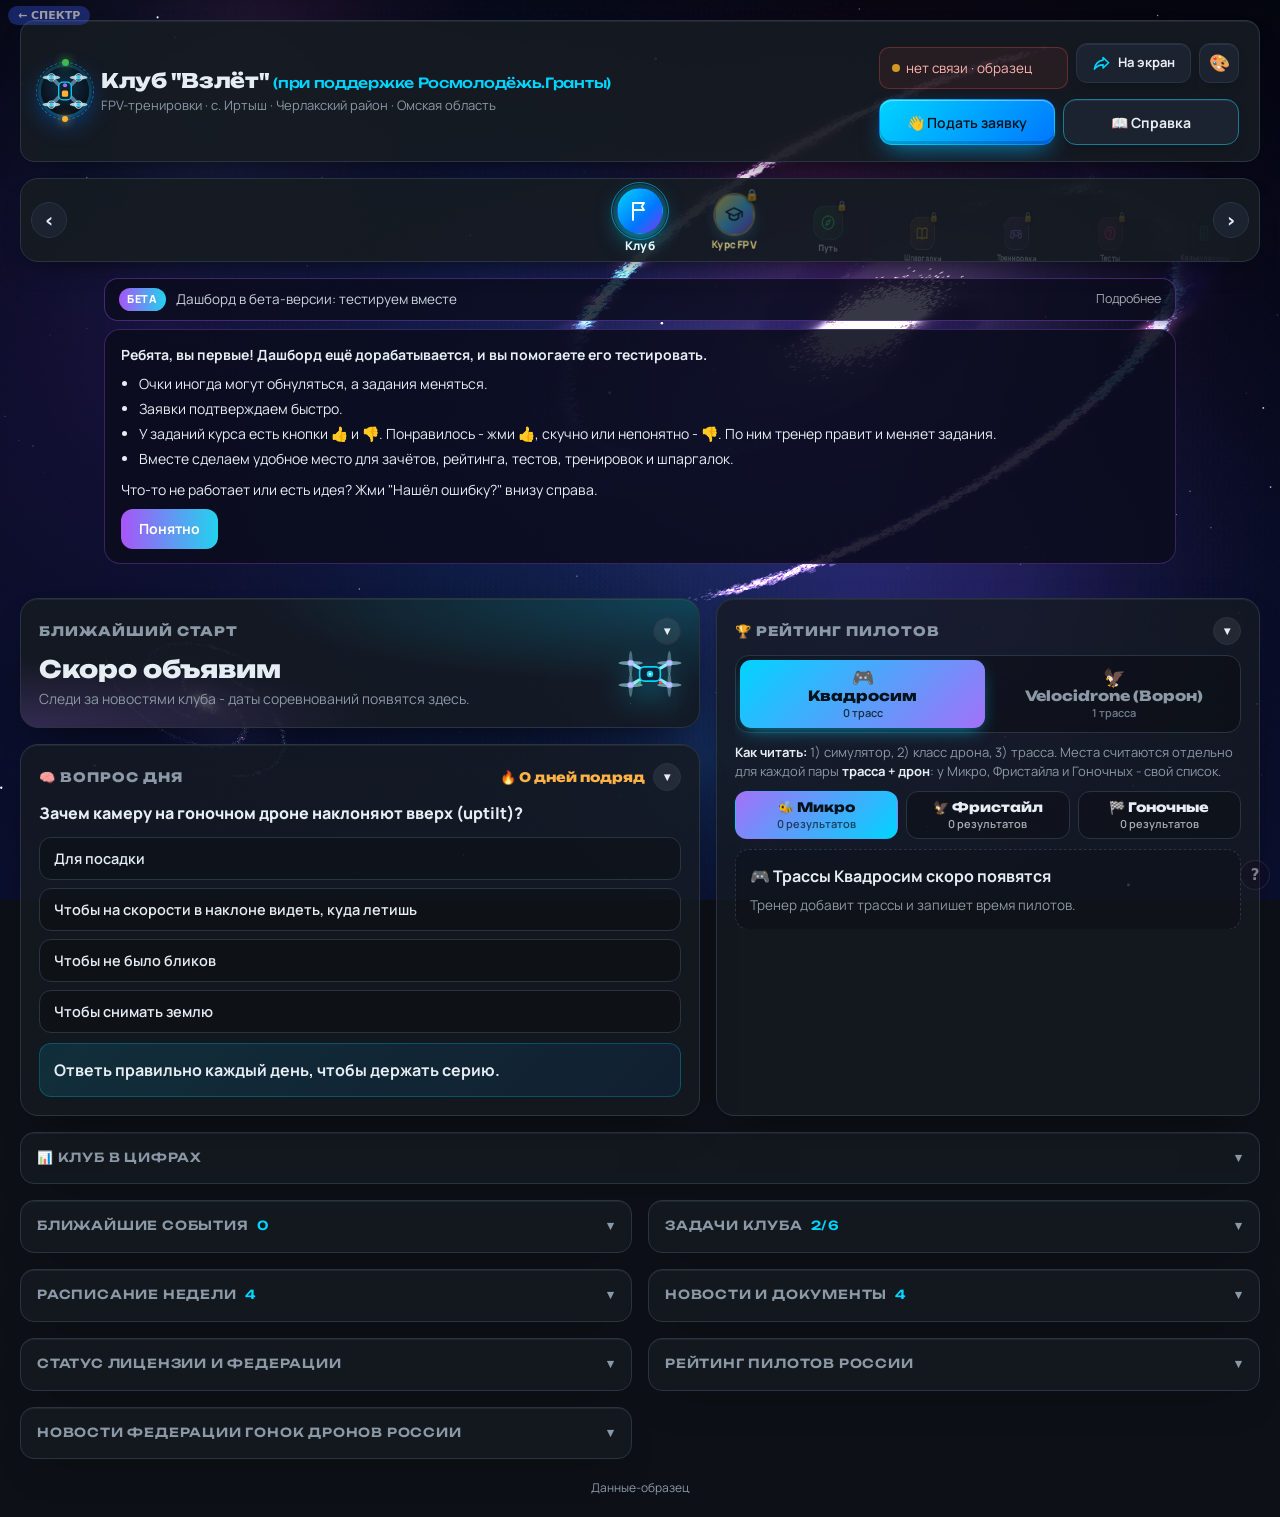
==== commit 7c831bb4: "Взлёт: вкладка Курс FPV выделена, вход в курс только по кнопке; index.html = new.html по слову ставь" ====
--- a/index.html
+++ b/index.html
@@ -648,13 +648,30 @@
   </div>
 </header>
 
-<nav class="vtb" id="vtb" aria-label="Разделы клуба"><button class="tba l" type="button" aria-label="Предыдущий раздел">‹</button><div class="tbt" id="vt"><button data-t="club" class="on" style="--c:#00d4ff"><span class="ic"><svg viewBox="0 0 24 24" aria-hidden="true"><path d="M5 21V4"/><path d="M5 4h11l-2.2 3.6L16 11H5"/></svg></span><b>Клуб</b></button><button data-t="kurs" style="--c:#38bdf8"><span class="ic"><svg viewBox="0 0 24 24" aria-hidden="true"><path d="M2.5 9 12 4.5 21.5 9 12 13.5z"/><path d="M6.5 11v5c1.6 1.6 3.4 2.4 5.5 2.4s3.9-.8 5.5-2.4v-5"/><path d="M21.5 9v5.5"/></svg></span><b>Курс</b></button><button data-t="put" style="--c:#22c55e"><span class="ic"><svg viewBox="0 0 24 24" aria-hidden="true"><circle cx="12" cy="12" r="9"/><path d="M15.6 8.4l-2.1 5.1-5.1 2.1 2.1-5.1z"/></svg></span><b>Путь</b></button><button data-t="learn" style="--c:#facc15"><span class="ic"><svg viewBox="0 0 24 24" aria-hidden="true"><path d="M3 5.6C5.6 4 8.6 4 12 6.2c3.4-2.2 6.4-2.2 9-.6V19c-2.6-1.5-5.6-1.5-9 .6-3.4-2.1-6.4-2.1-9-.6z"/><path d="M12 6.2v13.4"/></svg></span><b>Шпаргалки</b></button><button data-t="train" style="--c:#a78bfa"><span class="ic"><svg viewBox="0 0 24 24" aria-hidden="true"><path d="M7 8h10a4 4 0 0 1 3.9 3.1l.9 4.3a2.6 2.6 0 0 1-4.7 2l-1.6-2.4H8.5l-1.6 2.4a2.6 2.6 0 0 1-4.7-2l.9-4.3A4 4 0 0 1 7 8z"/><path d="M8 10.5v3M6.5 12h3"/><circle cx="15.6" cy="11" r=".6"/><circle cx="17.6" cy="13" r=".6"/></svg></span><b>Тренировка</b></button><button data-t="quiz" style="--c:#ff2d8a"><span class="ic"><svg viewBox="0 0 24 24" aria-hidden="true"><circle cx="12" cy="12" r="9"/><path d="M9.4 9.4a2.7 2.7 0 1 1 3.6 2.5c-.6.3-1 .8-1 1.5v.6"/><circle cx="12" cy="17" r=".7"/></svg></span><b>Тесты</b></button><button data-t="calc" style="--c:#22c55e"><span class="ic"><svg viewBox="0 0 24 24" aria-hidden="true"><rect x="5" y="2.8" width="14" height="18.4" rx="2.6"/><path d="M8.4 6.6h7.2"/><path d="M8.6 11h.01M12 11h.01M15.4 11h.01M8.6 14.4h.01M12 14.4h.01M15.4 14.4h.01M8.6 17.8h.01M12 17.8h.01M15.4 17.8h.01" stroke-width="2.6"/></svg></span><b>Калькуляторы</b></button><button data-t="me" style="--c:#fb923c"><span class="ic"><svg viewBox="0 0 24 24" aria-hidden="true"><circle cx="12" cy="14.6" r="5.4"/><path d="M8.6 10.4 6 3h4l2 4.4L14 3h4l-2.6 7.4"/><path d="m12 12.4.8 1.6 1.7.2-1.3 1.2.4 1.7-1.6-.9-1.6.9.4-1.7-1.3-1.2 1.7-.2z"/></svg></span><b>Мои значки</b></button><button data-t="komandy" style="--c:#14b8a6"><span class="ic"><svg viewBox="0 0 24 24" aria-hidden="true"><circle cx="9" cy="8" r="3"/><path d="M3 20c0-3.3 2.7-6 6-6s6 2.7 6 6"/><circle cx="17" cy="9" r="2.4"/><path d="M16 14.2c2.9 0 5 2.3 5 5.3"/></svg></span><b>Команды</b></button></div><button class="tba r" type="button" aria-label="Следующий раздел">›</button></nav>
+<nav class="vtb" id="vtb" aria-label="Разделы клуба"><button class="tba l" type="button" aria-label="Предыдущий раздел">‹</button><div class="tbt" id="vt"><button data-t="club" class="on" style="--c:#00d4ff"><span class="ic"><svg viewBox="0 0 24 24" aria-hidden="true"><path d="M5 21V4"/><path d="M5 4h11l-2.2 3.6L16 11H5"/></svg></span><b>Клуб</b></button><button data-t="kurs" class="kx" style="--c:#38bdf8"><span class="ic"><svg viewBox="0 0 24 24" aria-hidden="true"><path d="M2.5 9 12 4.5 21.5 9 12 13.5z"/><path d="M6.5 11v5c1.6 1.6 3.4 2.4 5.5 2.4s3.9-.8 5.5-2.4v-5"/><path d="M21.5 9v5.5"/></svg></span><b>Курс FPV</b></button><button data-t="put" style="--c:#22c55e"><span class="ic"><svg viewBox="0 0 24 24" aria-hidden="true"><circle cx="12" cy="12" r="9"/><path d="M15.6 8.4l-2.1 5.1-5.1 2.1 2.1-5.1z"/></svg></span><b>Путь</b></button><button data-t="learn" style="--c:#facc15"><span class="ic"><svg viewBox="0 0 24 24" aria-hidden="true"><path d="M3 5.6C5.6 4 8.6 4 12 6.2c3.4-2.2 6.4-2.2 9-.6V19c-2.6-1.5-5.6-1.5-9 .6-3.4-2.1-6.4-2.1-9-.6z"/><path d="M12 6.2v13.4"/></svg></span><b>Шпаргалки</b></button><button data-t="train" style="--c:#a78bfa"><span class="ic"><svg viewBox="0 0 24 24" aria-hidden="true"><path d="M7 8h10a4 4 0 0 1 3.9 3.1l.9 4.3a2.6 2.6 0 0 1-4.7 2l-1.6-2.4H8.5l-1.6 2.4a2.6 2.6 0 0 1-4.7-2l.9-4.3A4 4 0 0 1 7 8z"/><path d="M8 10.5v3M6.5 12h3"/><circle cx="15.6" cy="11" r=".6"/><circle cx="17.6" cy="13" r=".6"/></svg></span><b>Тренировка</b></button><button data-t="quiz" style="--c:#ff2d8a"><span class="ic"><svg viewBox="0 0 24 24" aria-hidden="true"><circle cx="12" cy="12" r="9"/><path d="M9.4 9.4a2.7 2.7 0 1 1 3.6 2.5c-.6.3-1 .8-1 1.5v.6"/><circle cx="12" cy="17" r=".7"/></svg></span><b>Тесты</b></button><button data-t="calc" style="--c:#22c55e"><span class="ic"><svg viewBox="0 0 24 24" aria-hidden="true"><rect x="5" y="2.8" width="14" height="18.4" rx="2.6"/><path d="M8.4 6.6h7.2"/><path d="M8.6 11h.01M12 11h.01M15.4 11h.01M8.6 14.4h.01M12 14.4h.01M15.4 14.4h.01M8.6 17.8h.01M12 17.8h.01M15.4 17.8h.01" stroke-width="2.6"/></svg></span><b>Калькуляторы</b></button><button data-t="me" style="--c:#fb923c"><span class="ic"><svg viewBox="0 0 24 24" aria-hidden="true"><circle cx="12" cy="14.6" r="5.4"/><path d="M8.6 10.4 6 3h4l2 4.4L14 3h4l-2.6 7.4"/><path d="m12 12.4.8 1.6 1.7.2-1.3 1.2.4 1.7-1.6-.9-1.6.9.4-1.7-1.3-1.2 1.7-.2z"/></svg></span><b>Мои значки</b></button><button data-t="komandy" style="--c:#14b8a6"><span class="ic"><svg viewBox="0 0 24 24" aria-hidden="true"><circle cx="9" cy="8" r="3"/><path d="M3 20c0-3.3 2.7-6 6-6s6 2.7 6 6"/><circle cx="17" cy="9" r="2.4"/><path d="M16 14.2c2.9 0 5 2.3 5 5.3"/></svg></span><b>Команды</b></button></div><button class="tba r" type="button" aria-label="Следующий раздел">›</button></nav>
 <section class="ahero" id="ahero" hidden>
   <div class="ah-ph"><img src="drone.webp" alt=""></div><div class="ah-scan"></div>
   <div class="ah-osd"><span id="osdV">16.8V</span><span>⏱ <b id="osdT">00:00</b></span><span>📶 <b id="osdL">99</b></span><span class="rec">● REC</span></div>
   <div class="ah-tx"><small>АКАДЕМИЯ ПИЛОТА</small><h2 id="ahT">Шпаргалки</h2><p id="ahP">Всё главное о дронах - коротко и по делу.</p><div class="ah-xp"><span id="ahLvl">🐣 Курсант</span><div class="bar"><i id="ahBar"></i></div><b id="ahXp">0 XP</b></div></div>
 </section>
 
+<style>
+/* 18.11: вкладка "Курс FPV" выделена - это отдельный полноценный обучающий курс */
+.tbt button.kx{color:#fde68a}
+.tbt button.kx .ic{color:#04121b;border-color:transparent;border-radius:50%;background:linear-gradient(135deg,#fde047,#38bdf8 55%,#7c3aed);box-shadow:0 0 0 2px rgba(253,224,71,.55),0 6px 20px -4px rgba(56,189,248,.8);animation:kxglow 2.4s ease-in-out infinite}
+.tbt button.kx .ic::before{content:"★";position:absolute;right:-6px;top:-6px;width:16px;height:16px;border-radius:50%;background:#fde047;color:#3b2a00;font:900 10px/16px system-ui,sans-serif;text-align:center;box-shadow:0 1px 4px #000}
+.tbt button.kx.zk .ic::before{content:"🔒";background:none;box-shadow:none;font-size:13px}
+.tbt button.kx.on{color:#fff}
+@keyframes kxglow{50%{box-shadow:0 0 0 3px rgba(253,224,71,.85),0 8px 26px -2px rgba(56,189,248,1)}}
+@media (prefers-reduced-motion:reduce){.tbt button.kx .ic{animation:none}}
+#kursLink{position:relative;overflow:hidden;margin:0 0 14px;padding:22px 20px;border-radius:18px;border:1.5px solid rgba(253,224,71,.55);background:radial-gradient(120% 140% at 0 0,rgba(56,189,248,.22),transparent 55%),radial-gradient(120% 140% at 100% 100%,rgba(124,58,237,.25),transparent 55%),rgba(6,14,28,.85);box-shadow:0 10px 40px -10px rgba(56,189,248,.55)}
+#kursLink .kx-tag{display:inline-block;padding:4px 10px;border-radius:999px;background:#fde047;color:#3b2a00;font:900 11px/1 Manrope,system-ui,sans-serif;letter-spacing:.6px;margin-bottom:10px}
+#kursLink h3{margin:0 0 6px;font:800 22px/1.2 Unbounded,Manrope,system-ui,sans-serif}
+#kursLink p{margin:0 0 12px;color:var(--dim);font-size:14px;line-height:1.45}
+#kursLink ul{margin:0 0 16px;padding:0;list-style:none;display:grid;grid-template-columns:repeat(auto-fit,minmax(170px,1fr));gap:8px}
+#kursLink li{padding:9px 12px;border-radius:12px;background:rgba(255,255,255,.05);border:1px solid rgba(255,255,255,.08);font-size:13.5px}
+#kursLink .btn{font-size:16px;padding:12px 22px}
+</style>
 <div class="vtab" id="t-kurs" hidden></div>
 <script>
 /* Курс FPV - отдельный продукт (проект "Обучающий курс FPV Взлёт - продукт").
@@ -664,9 +681,12 @@
 window.KURS_ONLY_LINK = true;
 (function () {
   var U = window.KURS_URL; if (!U) return;
-  var card = '<div id="kursLink" style="margin:0 0 14px;padding:16px 18px;border-radius:14px;border:1px solid rgba(0,212,255,.45);background:rgba(0,212,255,.08);display:flex;flex-wrap:wrap;gap:12px;align-items:center;justify-content:space-between">' +
-    '<div><b style="font-size:16px">🎓 Курс FPV</b><div style="color:var(--dim);font-size:13px;margin-top:4px">Модули, тренажёры и проверки. Вход тем же личным кодом.</div></div>' +
-    '<a class="btn" style="background:linear-gradient(135deg,#00d4ff,#0077ff);color:#04121b;border:0;font-weight:800" href="' + U + '" onclick="kursGo(this)">Открыть курс →</a></div>';
+  var card = '<div id="kursLink"><span class="kx-tag">★ ОТДЕЛЬНЫЙ ПОЛНЫЙ КУРС</span>' +
+    '<h3>🎓 Обучающий курс FPV</h3>' +
+    '<p>Полноценный курс от первого взлёта до гонок: всё по порядку, с проверками и своим рейтингом. Это не шпаргалка - здесь учатся по-настоящему.</p>' +
+    '<ul><li>📚 Модули по шагам</li><li>🕹 Тренажёры</li><li>✅ Проверки и задания</li><li>🏆 Свой рейтинг курса</li></ul>' +
+    '<a class="btn" style="background:linear-gradient(135deg,#fde047,#38bdf8 60%,#0077ff);color:#04121b;border:0;font-weight:800" href="' + U + '" onclick="kursGo(this)">Открыть курс →</a>' +
+    '<div style="color:var(--dim);font-size:12.5px;margin-top:10px">Вход тем же личным кодом, что и в клубе.</div></div>';
   /* Вход ученика переносим в курс: #perenos=base64(UTF-8 JSON {"spk_vzlet": ...}) */
   function kursHref() {
     var v = null; try { v = localStorage.getItem('spk_vzlet'); } catch (e) {}
@@ -675,13 +695,7 @@
     return U + h;
   }
   window.kursGo = function (a) { a.href = kursHref(); };
-  /* 01.11 (промт 27): вкладка "Курс" открыта (замочка нет) - по нажатию ученик сразу уходит в курс, в той же вкладке.
-     Под замочком - заглушка, как раньше. Тренер (admin) остаётся здесь: видит карточку и кнопку замочка. */
-  var kb = document.querySelector('#vt button[data-t="kurs"]');
-  if (kb) kb.addEventListener('click', function () {
-    if (!window.KURS_ONLY_LINK || window.zkCoach || !window.zk || window.zk('kurs')) return;
-    try { location.assign(kursHref()); } catch (e) {}
-  });
+  /* 18.11: автопереход убран - вкладка "Курс" показывает карточку, в курс заходим только по кнопке "Открыть курс". */
   function put() {
     var t = document.getElementById('t-kurs'); if (!t) return;
     if (window.KURS_ONLY_LINK) { if (t.innerHTML.indexOf('id="kursLink"') < 0 || t.children.length > 1) t.innerHTML = card; }
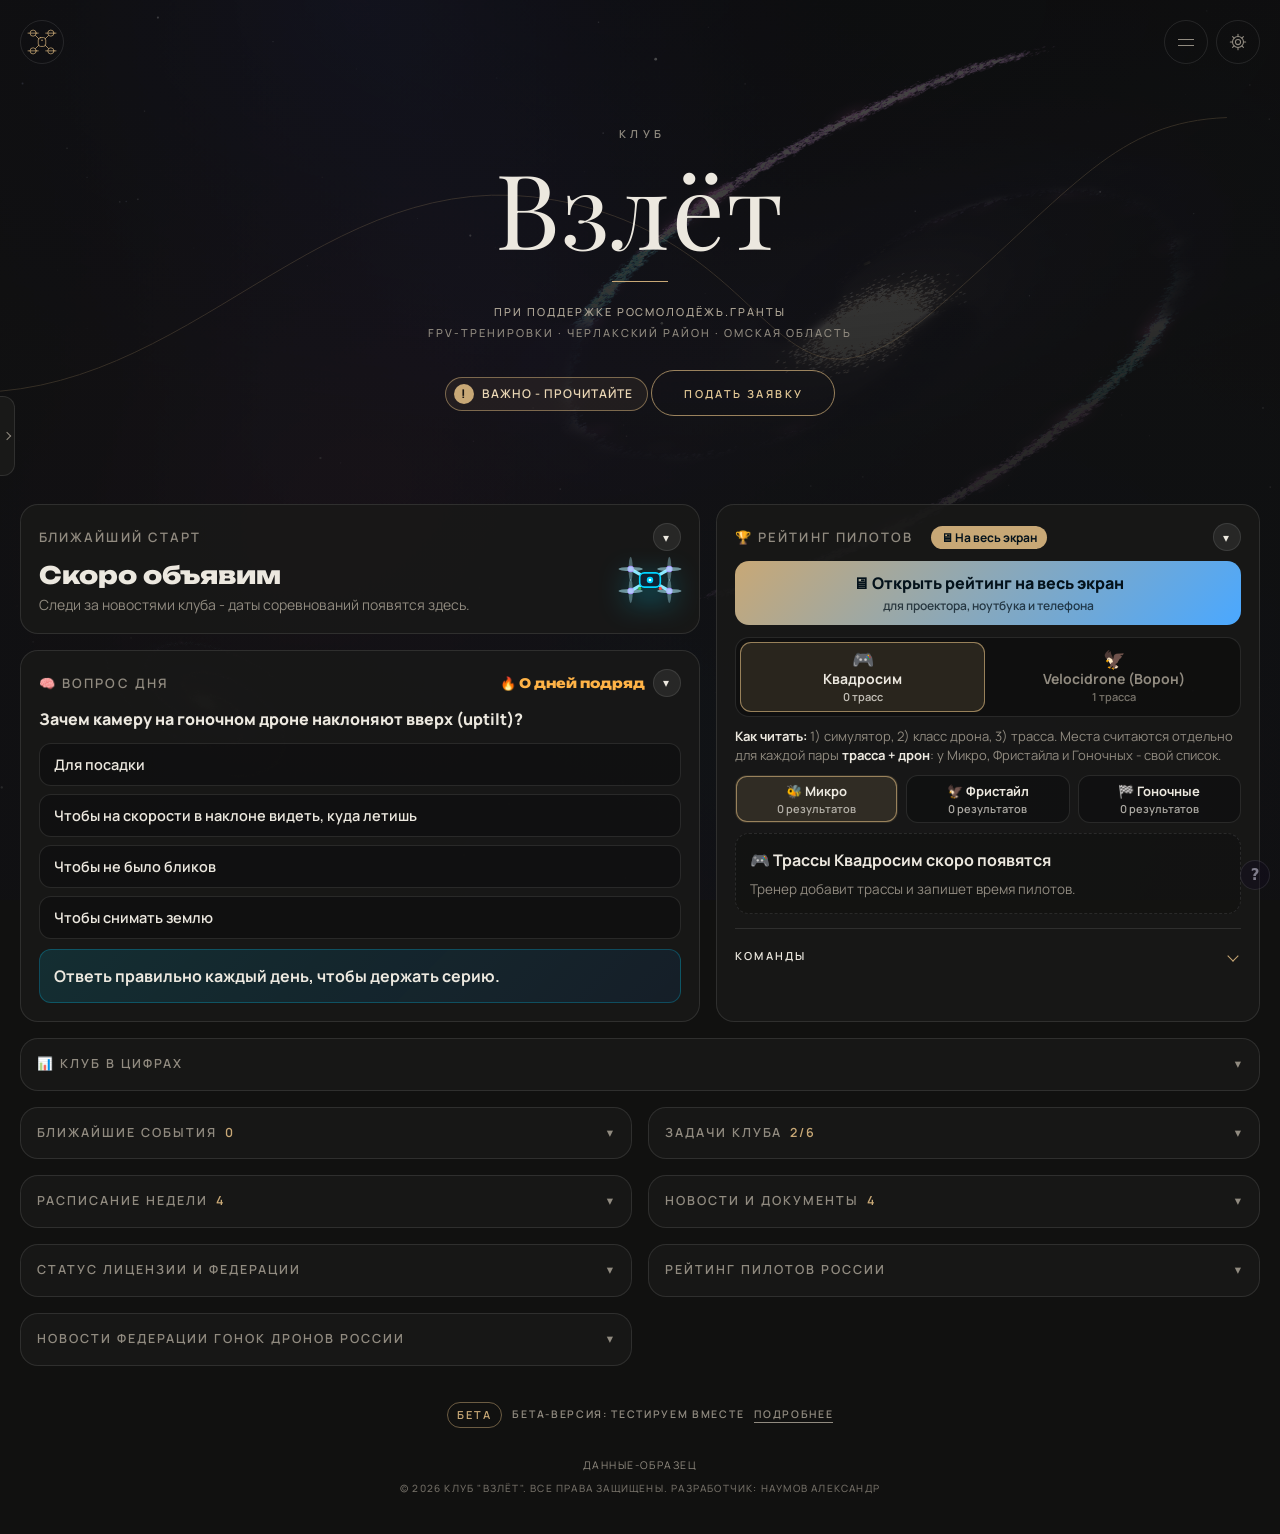
==== commit fbb48e4c: "Взлёт: строгий вид (вариант A) - основной index.html = new.html по слову владельца; sw.js vzlet-v2 О" ====
--- a/index.html
+++ b/index.html
@@ -1,11 +1,13 @@
 <!DOCTYPE html>
-<html lang="ru">
+<html class="mn" lang="ru">
 <head>
 <meta charset="UTF-8">
 <meta name="viewport" content="width=device-width, initial-scale=1.0">
 <meta name="description" content="Клуб БПЛА Взлёт: рейтинг пилотов, шпаргалки по FPV, тесты, калькуляторы и тренажёр стиков.">
 <title>Взлёт - дашборд клуба</title>
 <link rel="manifest" href="app.webmanifest">
+<script>if(/[?&]rating(=|&|$)/.test(location.search)||location.hash==="#rating")document.documentElement.classList.add("rt")</script>
+<link rel="stylesheet" href="rating.css">
 <script src="perenos.js"></script>
 <script>/* Chrome может предложить установку раньше, чем загрузится вся страница - ловим сразу */addEventListener('beforeinstallprompt',function(e){window.__vzBIP=e});</script>
 <meta name="theme-color" content="#0d1117">
@@ -619,32 +621,39 @@
 <style>/* 17.11: ровная раскладка на ПК - если слева в пульте нет блоков (скрыты), рейтинг на всю ширину; нижние блоки в две равные колонки */
 @media(min-width:861px){.pult:not(:has(.pl:not(#plPod):not(#plChk):not([hidden]))) #plPod{grid-column:1/-1;grid-row:auto}.pult:not(:has(.pl:not(#plPod):not(#plChk):not([hidden]))){grid-template-columns:1fr}}
 @media(min-width:981px){#t-club>.grid{grid-template-columns:repeat(2,minmax(0,1fr))}#t-club>.grid>.card{grid-column:span 1}}</style>
+<link rel="stylesheet" href="mini.css">
 </head>
 <body>
 
-<header>
-  <div class="logo">
-    <div class="logo-badge vzb" id="vzb" title="Клуб Взлёт"><span class="vzo"></span><svg class="vzd" viewBox="6 6 88 88" aria-hidden="true"><g stroke="#5b7a96" stroke-width="7" stroke-linecap="round"><line x1="24" y1="24" x2="76" y2="76"/><line x1="76" y1="24" x2="24" y2="76"/></g><rect x="38" y="33" width="24" height="34" rx="8" fill="#0d2233" stroke="#00d4ff" stroke-width="2.5"/><circle cx="50" cy="39" r="4" fill="#a371f7"/><rect x="44" y="49" width="12" height="12" rx="3" fill="#ffb02e"/><circle cx="24" cy="24" r="7" fill="#1b2633" stroke="#8be9ff" stroke-width="2"/><g class="vzp" style="transform-origin:24px 24px"><ellipse cx="24" cy="24" rx="17" ry="4" fill="#cdf6ff" opacity=".8"/><circle cx="24" cy="24" r="2.6" fill="#00d4ff"/></g><circle cx="76" cy="24" r="7" fill="#1b2633" stroke="#8be9ff" stroke-width="2"/><g class="vzp r" style="transform-origin:76px 24px"><ellipse cx="76" cy="24" rx="17" ry="4" fill="#cdf6ff" opacity=".8"/><circle cx="76" cy="24" r="2.6" fill="#00d4ff"/></g><circle cx="24" cy="76" r="7" fill="#1b2633" stroke="#8be9ff" stroke-width="2"/><g class="vzp r" style="transform-origin:24px 76px"><ellipse cx="24" cy="76" rx="17" ry="4" fill="#cdf6ff" opacity=".8"/><circle cx="24" cy="76" r="2.6" fill="#00d4ff"/></g><circle cx="76" cy="76" r="7" fill="#1b2633" stroke="#8be9ff" stroke-width="2"/><g class="vzp" style="transform-origin:76px 76px"><ellipse cx="76" cy="76" rx="17" ry="4" fill="#cdf6ff" opacity=".8"/><circle cx="76" cy="76" r="2.6" fill="#00d4ff"/></g></svg></div>
-    <div>
-      <h1>Клуб "Взлёт" <span class="grant-note">(при поддержке Росмолодёжь.Гранты)</span> <span class="coach-badge coach-only" id="coachBadge">тренер</span></h1>
-      <p id="vzSub">FPV-тренировки · с. Иртыш · Черлакский район · Омская область</p>
+<header class="mn-h">
+  <div class="mn-top">
+    <div class="logo-badge vzb" id="vzb" title="Клуб Взлёт"><span class="vzo"></span><svg class="vzd" viewBox="6 6 88 88" aria-hidden="true" fill="none" stroke="currentColor" stroke-width="2.2" stroke-linecap="round"><path d="M31 31l10 10M69 31l-10 10M31 69l10-10M69 69l-10-10"/><rect x="39" y="37" width="22" height="26" rx="7"/><circle cx="50" cy="45" r="2.2" fill="currentColor" stroke="none"/><circle cx="24" cy="24" r="9"/><g class="vzp" style="transform-origin:24px 24px"><line x1="9" y1="24" x2="39" y2="24"/></g><circle cx="76" cy="24" r="9"/><g class="vzp r" style="transform-origin:76px 24px"><line x1="61" y1="24" x2="91" y2="24"/></g><circle cx="24" cy="76" r="9"/><g class="vzp r" style="transform-origin:24px 76px"><line x1="9" y1="76" x2="39" y2="76"/></g><circle cx="76" cy="76" r="9"/><g class="vzp" style="transform-origin:76px 76px"><line x1="61" y1="76" x2="91" y2="76"/></g></svg></div>
+    <div class="mn-r">
+      <span class="coach-only" data-spk-panel data-club="vzlet" data-coach data-pin-key="vzlet_pin" data-btn="btn" data-accent="#c8a876"></span>
+      <button class="mn-ic" id="mnMenuBtn" type="button" aria-label="Разделы клуба" aria-expanded="false" aria-controls="mnMenu"><span class="mn-bars" aria-hidden="true"><i></i><i></i></span></button>
+      <button class="mn-ic" id="mnGearBtn" type="button" aria-label="Настройки" aria-expanded="false" aria-controls="mnGear"><svg viewBox="0 0 24 24" aria-hidden="true" fill="none" stroke="currentColor" stroke-width="1.3" stroke-linecap="round" stroke-linejoin="round"><circle cx="12" cy="12" r="3.1"/><path d="M12 2.8v2.6M12 18.6v2.6M2.8 12h2.6M18.6 12h2.6M5.5 5.5l1.85 1.85M16.65 16.65l1.85 1.85M18.5 5.5l-1.85 1.85M7.35 16.65L5.5 18.5"/><circle cx="12" cy="12" r="6.6"/></svg></button>
     </div>
-    <!-- 26.10 владелец: кнопка "← Иртыш-портал" пока убрана. Вернуть: <div class="irtw"><a class="irt" href="https://glebbelov85.gitverse.site/irtysh.html" title="Иртыш-портал">← Иртыш-портал</a></div> -->
+    <div class="mn-pop" id="mnMenu" hidden><p class="mn-ph">Разделы</p><div id="mnMenuList"></div></div>
+    <div class="mn-pop" id="mnGear" hidden>
+      <p class="mn-ph">Настройки</p>
+      <div class="mn-st"><span class="status" id="status"><i></i><span>загрузка…</span></span></div>
+      <button class="mn-row coach-only" type="button" onclick="loadData(true)">Обновить</button>
+      <a class="mn-row coach-only" id="editBtn" target="_blank" href="#" title="Открыть Google Таблицу">Таблица</a>
+      <button class="mn-row inb" id="inBtn" type="button" title="Установить Взлёт на экран телефона">На экран телефона</button>
+      <button class="mn-row" type="button" data-fx-skin title="Сменить живой фон">Сменить фон</button>
+      <button class="mn-row" type="button" onclick="openModal()">Справка</button>
+      <button class="mn-row" id="lockBtn" type="button" onclick="lockClick()" style="display:none">Войти</button>
+    </div>
   </div>
-  <div class="toolbar">
-    <div class="tb-sub">
-      <span class="status" id="status"><i></i><span>загрузка…</span></span>
-      <button class="btn coach-only" onclick="loadData(true)">↻ Обновить</button>
-      <a class="btn coach-only" id="editBtn" target="_blank" href="#" title="Открыть Google Таблицу">▦ Таблица</a>
-      <span class="coach-only" data-spk-panel data-club="vzlet" data-coach data-pin-key="vzlet_pin" data-btn="btn" data-accent="#00d4ff"></span>
-      <button class="btn" id="lockBtn" onclick="lockClick()" style="display:none">✎ Войти</button>
-      <button class="btn inb" id="inBtn" type="button" title="Установить Взлёт на экран телефона" aria-label="Установить на экран телефона"><svg class="shico" viewBox="0 0 24 24" aria-hidden="true"><path d="M14 4.5 21 11l-7 6.5v-3.8c-5 0-8.3 1.5-11 5.3.9-5.4 3.9-10.4 11-11.3z"/></svg><span>На экран</span></button>
-      <button class="btn tb-ic" data-fx-skin title="Сменить живой фон" aria-label="Сменить фон">🎨</button>
-    </div>
-    <div class="tb-main">
-      <button class="btn primary" id="zayBtn" onclick="openZay()">👋 Подать заявку</button>
-      <button class="btn tb-help" onclick="openModal()">📖 Справка</button>
-    </div>
+  <div class="mn-hero">
+    <svg class="mn-fly" viewBox="0 0 1200 420" preserveAspectRatio="xMidYMid slice" aria-hidden="true"><path class="mn-tr" pathLength="1" d="M-40 330 C 180 340 300 110 520 150 S 720 390 880 250 S 1060 50 1240 80"/><g class="mn-dot"><circle r="4.5" class="g"/><circle r="1.6"/><animateMotion id="mnFly1" dur="1.7s" begin="0.35s" fill="freeze" calcMode="spline" keyPoints="0;1" keyTimes="0;1" keySplines=".5 0 .2 1" path="M-40 330 C 180 340 300 110 520 150 S 720 390 880 250 S 1060 50 1240 80"/><animateMotion dur="16s" begin="mnFly1.end+1.2s" repeatCount="indefinite" calcMode="spline" keyPoints="1;0" keyTimes="0;1" keySplines=".45 .05 .55 .95" path="M-40 330 C 180 340 300 110 520 150 S 720 390 880 250 S 1060 50 1240 80"/></g></svg>
+    <p class="mn-cap">Клуб <span class="coach-badge coach-only" id="coachBadge">тренер</span></p>
+    <h1 class="mn-t" aria-label="Клуб Взлёт"><span class="mn-tl" aria-hidden="true"><span style="--i:0">В</span><span style="--i:1">з</span><span style="--i:2">л</span><span style="--i:3">ё</span><span style="--i:4">т</span></span></h1>
+    <i class="mn-rule" aria-hidden="true"></i>
+    <p class="mn-sub mn-s1">при поддержке Росмолодёжь.Гранты</p>
+    <p class="mn-sub mn-s2" id="vzSub">FPV-тренировки · Черлакский район · Омская область</p>
+    <button class="mn-imp" id="mnImp" type="button" aria-label="Важно: прочитайте про бета-версию"><i aria-hidden="true">!</i><span>Важно - прочитайте</span></button>
+    <button class="mn-cta" id="zayBtn" type="button" onclick="openZay()"><span>Подать заявку</span></button>
   </div>
 </header>
 
@@ -744,7 +753,7 @@
   </div>
 </div>
 
-<div class="vtab" id="t-komandy" hidden><div class="card" id="tmBox"></div></div>
+<div class="vtab" id="t-komandy" hidden></div><!-- 23.11: команды перенесены в блок "Рейтинг пилотов" -->
 
 <div class="vtab" id="t-me" hidden>
   <div class="card"><h3>🎖 Мои значки</h3><p class="muted">Прогресс хранится на этом устройстве.</p><div class="bdg" id="bdg"></div></div>
@@ -824,6 +833,7 @@
   <details class="card col-12" open id="fgd-card">
     <summary>Новости Федерации гонок дронов России <span class="counter" id="c-fgd"></span></summary>
     <div id="fgd"></div>
+    <p class="fgd-alt">Telegram не открывается? Те же новости федерации: <a href="https://vk.com/fgdrus" target="_blank" rel="noopener noreferrer">ВКонтакте ФГД России</a> · <a href="https://vk.com/fgdomsk" target="_blank" rel="noopener noreferrer">ФГД Омской области</a></p>
     <p class="muted" style="margin-top:10px">Обновляется автоматически из <a href="https://t.me/droneracingfederation" target="_blank" rel="noopener">Telegram-канала ФГД России</a> каждые 3 часа.</p>
   </details>
   <details class="card col-12 coach-only" data-tab="more">
@@ -848,6 +858,7 @@
 </div>
 
 <footer id="footer"></footer>
+<p class="mn-copy">© 2026 Клуб "Взлёт". Все права защищены. Разработчик: Наумов Александр</p>
 
 <div class="modal" id="modal" onclick="if(event.target===this)closeModal()">
   <div class="modal-card">
@@ -912,8 +923,7 @@
 }
 function renderSelo(){
   const sub=document.getElementById('vzSub');
-  if(sub) sub.textContent = VIEW==='irtysh' ? 'FPV-тренировки · с. Иртыш · Черлакский район · Омская область'
-    : VIEW==='all' ? 'FPV-тренировки · все площадки клуба · Омская область' : 'FPV-тренировки · '+seloName(VIEW)+' · Омская область';
+  if(sub) sub.textContent = 'FPV-тренировки · Черлакский район · Омская область'; /* 23.11: площадка выбирается ниже, в шапке село не пишем */
   const bar=document.getElementById('selBar'); if(!bar) return;
   if(SELA.length<2 && !MY_SELO && !ADM){ bar.hidden=true; return; }
   bar.hidden=false;
@@ -1717,11 +1727,11 @@
 }
 function initRole(){
   const b=document.getElementById('lockBtn'); if(!b) return;
-  if(ROLE || trustedDev()) b.style.display='';
+  if(ROLE) b.style.display=''; /* 23.11: вход - удержанием дрона-логотипа */
   secretTap(document.querySelector('.logo-badge'), ()=>{ if(!ROLE) openLogin(); });
   const vh=()=>{ if(location.hash==='#vhod'){ history.replaceState(null,'',location.pathname+location.search); if(!ROLE) setTimeout(openLogin,300); } }; vh(); addEventListener('hashchange',vh);
   if(ROLE==='teacher'){ const cb=document.getElementById('coachBadge'); if(cb) cb.textContent='педагог'; }
-  if(ROLE){ b.textContent=(ROLE==='admin'?'🔓 Тренер':ROLE==='teacher'?'🔓 Педагог':'🔓 Помощник')+' · выйти'; b.title='Выйти из режима редактирования'; }
+  if(ROLE){ b.textContent=(ROLE==='admin'?'Тренер':ROLE==='teacher'?'Педагог':'Помощник')+' · выйти'; b.title='Выйти из режима редактирования'; }
   if(ROLE==='helper'||ROLE==='teacher'){
     const card=document.querySelector('details[data-tab="Пилоты"]'), chips=document.getElementById('sortChips');
     if(chips) chips.insertAdjacentHTML('afterend','<div style="display:flex;gap:8px;flex-wrap:wrap;margin-bottom:10px"><button class="btn primary hlp-btn" onclick="openHelper()">✎ Заезды сегодня</button></div>');
@@ -1781,7 +1791,7 @@
 loadData(); loadSpkPilots();
 setInterval(()=>{ if(sheetId() && !document.hidden && !document.querySelector('.editing')) loadData(); }, REFRESH_MIN*60*1000);
 </script>
-<a id="toSchool" href="https://centrspektr.gitverse.site/spektr/" title="В дашборд Спектра">&#8592; СПЕКТР</a>
+<a id="toSchool" href="https://centrspektr.gitverse.site/spektr/" title="В дашборд Спектра"><b>Спектр</b><i aria-hidden="true"></i></a>
 <style>#toSchool{position:absolute; left:8px; top:6px; z-index:50; display:inline-flex; align-items:center; gap:4px; padding:3px 10px; border-radius:999px; font:600 11px system-ui,sans-serif; text-decoration:none; color:#fff; background:rgba(59,91,253,.55); opacity:.6; transition:opacity .2s}#toSchool:hover,#toSchool:focus{opacity:1}@media print{#toSchool{display:none}}
 /* рейтинг пилотов: таблица пилот / трасса / время / дрон / аварии (ПК - колонки, телефон - карточки) */
 .sr{container-type:inline-size}
@@ -2182,7 +2192,8 @@
   r.sort((a,b)=>b.pts-a.pts||b.n-a.n||String(a.p['Пилот']).localeCompare(String(b.p['Пилот']),'ru'));return r}
 function srLeader(sim){const w={};srTable(sim,'',SR.d).forEach(r=>{if(r.place===0)w[r.l.pilot]=(w[r.l.pilot]||0)+1});const k=Object.keys(w).sort((a,b)=>w[b]-w[a])[0];return k?{p:{'Пилот':k}}:null}
 function renderPod(){const el=q('plPod');
-  el.innerHTML=`<h3>🏆 Рейтинг пилотов</h3><div class="sr" id="sr"></div>`;srDraw()}
+  el.innerHTML=`<h3>🏆 Рейтинг пилотов</h3><div class="sr" id="sr"></div><details class="tm-fold" id="tmFold"${window.tmOpen?' open':''}><summary>Команды</summary><div id="tmBox"></div></details>`;srDraw();
+  q('tmFold').ontoggle=e=>{window.tmOpen=e.target.open};if(typeof tmDraw==='function')try{tmDraw()}catch(e){}}
 /* таблица: лучший круг каждого пилота на каждой трассе симулятора; по трассам, внутри - по времени */
 function srTable(sim,t,d){d=d||SR.d;const L=laps().filter(l=>l.drone===d),TS=t?[t]:srTracks(sim),out=[];TS.forEach(x=>{Object.values(srBest(L,x)).sort((a,b)=>a.sec-b.sec).forEach((l,i)=>out.push({l,t:x,place:i}))});return out}
 function srDraw(anim){const box=q('sr');if(!box)return;
@@ -2236,12 +2247,13 @@
 function tmTop3(sim,d){const P=tmPts(sim,d);
   return allPilots().map(p=>p['Пилот']).filter(n=>P[tmKey(n)]).sort((a,b)=>P[tmKey(b)]-P[tmKey(a)]||String(a).localeCompare(String(b),'ru')).slice(0,3)}
 const tmFmt=sec=>{sec=Math.round(sec*100)/100;const m=Math.floor(sec/60);return m+':'+(sec-m*60).toFixed(2).padStart(5,'0')};
+function tmNew(list,label){return `<div class="tm-add tm-new"><select id="tmNewCap" aria-label="${label}"><option value="">${label}</option>${list.map(n=>`<option value="${esc(n)}">${esc(pnm(n))}</option>`).join('')}</select></div>`}
 async function tmSave(v){try{await sPut('_команды',{cap:v.cap,teams:v.teams,sim:v.sim,d:v.d,track:v.track});toast('Сохранено ✓','ok')}catch(e){toast('Не сохранилось: '+e.message,'bad')}tmDraw()}
 function tmDraw(){const box=q('tmBox');if(!box)return;
   const T=tmGet(),sims=srSims();if(!sims.includes(T.sim))T.sim=sims[0];if(!DTYPES.includes(T.d))T.d=DTYPES[0];
   const TS=srTracks(T.sim);if(!TS.includes(T.track))T.track='';
   const best=T.track?srBest(laps().filter(l=>l.drone===T.d),T.track):{},tm=n=>{const b=best[tmKey(n)];return b?b.sec:null};
-  let h=`<h3>🤝 Командная игра</h3><p class="sub">Тройка лидеров - капитаны, каждый набирает команду. Тренер выбирает одну трассу: все пилоты команды по очереди, начиная с капитана, проходят её. Время каждого - его лучшее на этой трассе и дроне. Побеждает команда с наименьшей общей суммой времени.</p>`;
+  let h=`<p class="sub">Капитанов назначает тренер: любые пилоты или тройка лидеров. Каждый капитан набирает команду. Тренер выбирает одну трассу: все пилоты команды по очереди, начиная с капитана, проходят её. Время каждого - его лучшее на этой трассе и дроне. Побеждает команда с наименьшей общей суммой времени.</p>`;
   if(ADM){
     h+=`<div class="sr-sims" role="group">${sims.map(m=>`<button type="button" class="${m===T.sim?'on':''}" data-sim="${esc(m)}"><i>${SR_ICON[m]||'🏁'}</i>${esc(simLbl(m))}</button>`).join('')}</div>
     <div class="sr-dr" role="group" aria-label="Дрон">${DTYPES.map(d=>`<button type="button" class="${d===T.d?'on':''}" data-d="${esc(d)}">${dIc(d)} ${esc(d)}</button>`).join('')}</div>
@@ -2250,16 +2262,17 @@
   if(ADM&&T.track)h+=`<p class="sub">Время подтягивается из рейтинга. Нет времени у пилота - впишите его через "⏱ Вписать время" на этой трассе и дроне.</p>`;
   const caps=T.cap;
   if(!caps.length){const top=tmTop3(T.sim,T.d);
-    h+=top.length?`<div class="sr-none"><b>Капитаны пока не выбраны</b><span>Сейчас лидеры рейтинга: ${top.map(n=>esc(pnm(n))).join(', ')}.${ADM?'':' Тренер соберёт команды.'}</span>${ADM?'<button class="btn primary" id="tmFix">⭐ Зафиксировать капитанов (топ-3)</button>':''}</div>`:`<div class="sr-none"><b>Пока нет результатов</b><span>Нужны заезды на выбранном симуляторе и дроне.</span></div>`;
+    h+=top.length?`<div class="sr-none"><b>Капитаны пока не выбраны</b><span>Сейчас лидеры рейтинга: ${top.map(n=>esc(pnm(n))).join(', ')}.${ADM?'':' Тренер соберёт команды.'}</span>${ADM?'<button class="btn primary" id="tmFix">Капитаны - тройка лидеров</button>':''}</div>`:`<div class="sr-none"><b>Команд пока нет</b><span>${ADM?'Выберите капитана первой команды ниже.':'Тренер соберёт команды.'}</span></div>`;
+    if(ADM)h+=tmNew(allPilots().map(p=>p['Пилот']),'Создать команду: выбрать капитана');
   }else{
     const teams=caps.map((c,i)=>{const all=[c,...(T.teams[i]||[])],ts=all.map(tm),miss=all.filter((n,j)=>ts[j]==null),ok=!!T.track&&!miss.length;
       return{i,c,all,ts,miss,ok,sum:ok?ts.reduce((a,b)=>a+b,0):Infinity}}).sort((a,b)=>a.sum-b.sum||a.i-b.i);
     const taken=new Set(caps.concat(...T.teams).map(tmKey)),free=allPilots().map(p=>p['Пилот']).filter(n=>!taken.has(tmKey(n)));
-    h+=`<div class="tm-list">${teams.map((t,k)=>`<div class="tm-card${t.ok&&k===0?' top':''}"><div class="tm-h"><i>${t.ok?(['🥇','🥈','🥉'][k]||k+1):'⏳'}</i><b>Команда ${esc(pnm(t.c).replace(/\s*\(.*\)$/,''))}</b><span class="tm-s">${t.ok?tmFmt(t.sum):'-'}<small>${t.ok?'общее время':T.track?'не в зачёте':'нужна трасса'}</small></span></div>
+    h+=`<div class="tm-list">${teams.map((t,k)=>`<div class="tm-card${t.ok&&k===0?' top':''}"><div class="tm-h"><i>${t.ok?(['🥇','🥈','🥉'][k]||k+1):'⏳'}</i><b>Команда ${esc(pnm(t.c).replace(/\s*\(.*\)$/,''))}</b>${ADM?`<button type="button" class="tm-x" data-capdel="${t.i}" aria-label="Удалить команду" title="Удалить команду">✕</button>`:''}<span class="tm-s">${t.ok?tmFmt(t.sum):'-'}<small>${t.ok?'общее время':T.track?'не в зачёте':'нужна трасса'}</small></span></div>
       <div class="tm-m">${t.all.map((n,j)=>`<div class="tm-r"><span>${j+1}. ${j?'':'⭐ '}${esc(pnm(n))}</span><span>${t.ts[j]==null?(T.track?'нет времени':'-'):tmFmt(t.ts[j])}${ADM&&j?` <button type="button" class="tm-x" data-up="${t.i}|${j}" aria-label="Выше в очереди" ${j<2?'disabled':''}>↑</button><button type="button" class="tm-x" data-del="${t.i}|${j}" aria-label="Убрать">✕</button>`:''}</span></div>`).join('')}</div>
       ${T.track&&t.miss.length?`<p class="sub" style="margin:6px 0 0">Ждём время: ${t.miss.map(n=>esc(pnm(n))).join(', ')}. Пока все не пролетят, команда не в зачёте.</p>`:''}
-      ${ADM?`<div class="tm-add"><select data-add="${t.i}" aria-label="Добавить пилота"><option value="">+ Добавить пилота</option>${free.map(n=>`<option value="${esc(n)}">${esc(pnm(n))}</option>`).join('')}</select></div>`:''}</div>`).join('')}</div>`;
-    if(free.length)h+=`<p class="sub">Свободные пилоты: ${free.map(n=>esc(pnm(n))).join(', ')}.</p>`;
+      ${ADM?`<div class="tm-add"><select data-add="${t.i}" aria-label="Добавить пилота"><option value="">+ Добавить пилота</option>${free.map(n=>`<option value="${esc(n)}">${esc(pnm(n))}</option>`).join('')}</select><select data-capset="${t.i}" aria-label="Сменить капитана"><option value="">Сменить капитана</option>${free.concat(T.teams[t.i]||[]).map(n=>`<option value="${esc(n)}">${esc(pnm(n))}</option>`).join('')}</select></div>`:''}</div>`).join('')}</div>`;
+    if(ADM&&free.length)h+=tmNew(free,'+ Новая команда: выбрать капитана');
     if(ADM)h+=`<div class="sr-coach"><button class="btn" id="tmReset">↺ Собрать заново</button></div>`}
   box.innerHTML=h;
   const sv=o=>tmSave(Object.assign({},T,o));
@@ -2268,12 +2281,15 @@
   const tt=q('tmTrk');if(tt)tt.onchange=()=>sv({track:tt.value});
   const fx=q('tmFix');if(fx)fx.onclick=()=>sv({cap:tmTop3(T.sim,T.d),teams:[[],[],[]]});
   const rs=q('tmReset');if(rs)rs.onclick=()=>{if(confirm('Сбросить команды и выбрать капитанов заново?'))sv({cap:[],teams:[]})};
+  const nc=q('tmNewCap');if(nc)nc.onchange=()=>{if(!nc.value)return;const tms=T.cap.map((c,i)=>(T.teams[i]||[]).slice());sv({cap:T.cap.concat(nc.value),teams:tms.concat([[]])})};
+  box.querySelectorAll('[data-capdel]').forEach(x=>x.onclick=()=>{const i=+x.dataset.capdel;if(!confirm('Удалить команду? Её пилоты станут свободными.'))return;const tms=T.cap.map((c,k)=>(T.teams[k]||[]).slice());sv({cap:T.cap.filter((c,k)=>k!==i),teams:tms.filter((a,k)=>k!==i)})});
+  box.querySelectorAll('[data-capset]').forEach(x=>x.onchange=()=>{if(!x.value)return;const i=+x.dataset.capset,cap=T.cap.slice(),tms=T.cap.map((c,k)=>(T.teams[k]||[]).slice());tms[i]=tms[i].filter(n=>tmKey(n)!==tmKey(x.value));cap[i]=x.value;sv({cap,teams:tms})});
   box.querySelectorAll('[data-add]').forEach(x=>x.onchange=()=>{if(!x.value)return;const tms=T.teams.map(a=>a.slice()),i=+x.dataset.add;while(tms.length<=i)tms.push([]);tms[i].push(x.value);sv({teams:tms})});
   box.querySelectorAll('[data-del]').forEach(x=>x.onclick=()=>{const[i,j]=x.dataset.del.split('|').map(Number),tms=T.teams.map(a=>a.slice());tms[i].splice(j-1,1);sv({teams:tms})});
   box.querySelectorAll('[data-up]').forEach(x=>x.onclick=()=>{const[i,j]=x.dataset.up.split('|').map(Number),tms=T.teams.map(a=>a.slice()),a=tms[i];if(j<2)return;[a[j-2],a[j-1]]=[a[j-1],a[j-2]];sv({teams:tms})})}
 document.head.insertAdjacentHTML('beforeend','<style>.tm-list{display:grid;gap:10px;margin:12px 0}.tm-card{padding:12px;border-radius:14px;background:rgba(0,0,0,.22);border:1px solid var(--line)}.tm-card.top{background:linear-gradient(90deg,rgba(255,200,80,.14),rgba(0,0,0,.2))}.tm-h{display:flex;align-items:center;gap:10px}.tm-h i{font-style:normal;font-size:22px}.tm-h b{flex:1;min-width:0;font-size:16px}.tm-s{font:800 18px var(--fh);text-align:right}.tm-s small{display:block;font:600 11px Manrope,system-ui,sans-serif;color:var(--dim)}.tm-m{margin-top:8px;display:grid;gap:4px}.tm-r{display:flex;justify-content:space-between;gap:8px;font-size:14px;padding:4px 0;border-top:1px solid var(--line)}.tm-r span:last-child{color:var(--dim);white-space:nowrap}.tm-x{border:0;background:none;color:var(--dim);cursor:pointer;min-width:32px;min-height:32px}.tm-add select{width:100%;margin-top:8px;height:44px;border-radius:12px;border:1px solid var(--line);background:rgba(0,0,0,.3);color:var(--text);padding:0 10px;font:700 14px Manrope,system-ui,sans-serif}</style>');
 document.querySelector('#vt button[data-t="komandy"]').addEventListener('click',()=>tmDraw());
-if(location.hash==='#komandy')setTimeout(tmDraw,800);
+if(location.hash==='#komandy')setTimeout(()=>{window.tmOpen=true;const f=q('tmFold');if(f){f.open=true;f.scrollIntoView({block:'center'})}},800);
 function srBind(box){
   box.querySelectorAll('.sr-sims button').forEach(b=>b.onclick=()=>{if(SR.sim===b.dataset.m)return;SR.sim=b.dataset.m;SR.t='';SR.all=0;srSave();srDraw(1);srPeek()});
   const sel=q('srSel');if(sel)sel.onchange=()=>{SR.t=sel.value;SR.all=0;srSave();srDraw(1)};
@@ -2339,7 +2355,7 @@
   const ed=q('vbEd');if(ed)ed.onclick=()=>{VB.ed=1;vbDraw()};
   const on=b.querySelector('#vbT .on');if(on)on.scrollIntoView({block:'nearest',inline:'center'});const od=b.querySelector('#vbD .on');if(od)od.scrollIntoView({block:'nearest',inline:'center'})}
 window.SRX={srSims,srTracks,SR,SR_ICON,simLbl,srSave};window.SR_SIM=()=>SR.sim;window.SR_RENAMED=(a,b)=>{if(SR.t===a){SR.t=b;srSave()}};
-function srPeek(){const p=q('plPod')&&q('plPod').querySelector('.peek');if(!p)return;const L=srLeader(SR.sim);p.textContent=simLbl(SR.sim)+': '+(L?'быстрее всех - '+pnm(L.p['Пилот']):'ждём первых заездов')}
+function srPeek(){const p=q('plPod')&&q('plPod').querySelector('.peek');if(!p)return;const L=srLeader(SR.sim);p.textContent=simLbl(SR.sim)+': '+(L?'больше всех 1-х мест на трассах - '+pnm(L.p['Пилот']):'ждём первых заездов')}
 /* ---- вопрос дня ---- */
 /* банк: 30 вопросов из тестов + 38 вопросов только для "вопроса дня" = 68 дней без повторов */
 const DAILY=[
@@ -2457,7 +2473,7 @@
   h.onclick=e=>{if(e.target.closest('button:not(.fh),a'))return;const c=!el.classList.contains('closed');el.classList.toggle('closed',c);fsave(k,c)};
   h.onkeydown=e=>{if(e.key==='Enter'||e.key===' '){e.preventDefault();h.click()}}}
 const _ev=renderEv;renderEv=function(){_ev();const ev=evT?Math.max(0,Math.ceil((evT-Date.now())/864e5)):null;fold(q('plEv'),ev===null?'скоро объявим':ev===0?'сегодня!':'через '+ev+' дн.')};
-const _pd=renderPod;renderPod=function(){_pd();const L=srLeader(SR.sim);fold(q('plPod'),simLbl(SR.sim)+': '+(L?'быстрее всех - '+pnm(L.p['Пилот']):'ждём первых заездов'))};
+const _pd=renderPod;renderPod=function(){_pd();const L=srLeader(SR.sim);fold(q('plPod'),simLbl(SR.sim)+': '+(L?'больше всех 1-х мест на трассах - '+pnm(L.p['Пилот']):'ждём первых заездов'))};
 const _dy=renderDay;renderDay=function(){_dy();const S=st.get('vzlet_daily',{});fold(q('plDay'),(S.d===dayN()?(S.ok?'✅ отвечено':'❌ завтра новый вопрос'):'ждёт ответа')+(S.streak&&S.d>=dayN()-1?' · 🔥 '+S.streak:''))};
 const _ck=renderChk;renderChk=function(){_ck();fold(q('plChk'),CS.length===CK.length?'✅ готов к взлёту':'отмечено '+CS.length+' из '+CK.length)};
 /* карточки-раскрывашки (details): плавная высота */
@@ -2606,10 +2622,20 @@
 </script>
 <script src="trening.js"></script>
 <script src="oshibka2.js" data-site="vzlet" defer></script>
+<script>/* 23.11: свой текст плашки "Бета" для Взлёта (на портале общий текст не трогаем) */
+window.VZ_BETA={h:'Бета-версия: тестируем вместе',
+  top:'Это бета-версия страницы клуба "Взлёт". Она ещё дорабатывается, и вы помогаете её тестировать.',
+  li:['Здесь рейтинг пилотов: лучшее время каждого пилота по трассам.',
+      'Здесь же демо-версия обучающего курса FPV: за прохождение заданий начисляются очки и место в рейтинге.',
+      'У заданий курса есть кнопки 👍 и 👎. Понравилось - жми 👍, скучно или непонятно - 👎. По ним тренер улучшает задания.',
+      'Пока идёт тестирование, очки и задания могут меняться.'],
+  bot:'Что-то не работает или есть идея? Жми "?" внизу справа.'};</script>
 <script src="put.js" data-site="vzlet" defer></script>
 <script src="zadaniya-vzlet.js" defer></script>
 <script src="moduli2.js" defer></script>
 <script src="trener-panel.js" defer></script>
+<script src="mini.js" defer></script>
+<script src="rating.js" defer></script>
 <script>if('serviceWorker' in navigator && location.protocol==='https:') navigator.serviceWorker.register('sw.js',{scope:'./'}).catch(()=>{});</script>
 <script>
 /* "На экран": установка клуба на телефон как приложение (по образцу дашборда Спектра) */
--- a/rating.css
+++ b/rating.css
@@ -0,0 +1,151 @@
+/* Взлёт: рейтинг на весь экран. Все размеры в em от размера экрана - крупно на проекторе, удобно на телефоне. */
+.rt-open{display:flex;flex-direction:column;gap:2px;align-items:center;text-align:center;min-height:52px;justify-content:center;margin:0 0 12px;padding:10px 14px;border-radius:14px;text-decoration:none;font-weight:800;color:#04121b;background:linear-gradient(135deg,var(--accent,#00d4ff),#4aa8ff)}
+.rt-open small{font-weight:600;opacity:.75;font-size:12px}
+html.rt body{padding:0;overflow:hidden;background:#070b11}
+html.rt body>*:not(#rtScreen):not(.modal):not(#toast):not(script):not(style):not(link){display:none!important}
+html.rt .modal{z-index:300}
+html.rt #toast{z-index:400}
+#rtScreen{position:fixed;inset:0;z-index:90;display:flex;flex-direction:column;background:radial-gradient(1200px 600px at 80% -10%,#10304a 0,#070b11 60%);color:var(--text,#e6edf3);font-family:Manrope,'Segoe UI',system-ui,sans-serif;font-size:clamp(15px,calc(.9vw + 7px),30px);line-height:1.3;overflow:hidden}
+#rtScreen button,#rtScreen select,#rtScreen input{font:inherit;color:inherit}
+#rtScreen button{cursor:pointer;-webkit-tap-highlight-color:transparent}
+.rt-top{display:flex;justify-content:space-between;align-items:center;gap:.6em;flex-wrap:wrap;padding:.6em 1em;border-bottom:1px solid var(--line,#2a3441);background:rgba(10,15,22,.7)}
+.rt-ttl b{display:block;font-size:1.25em;font-weight:900}
+.rt-ttl small{color:var(--dim,#8b98a5);font-size:.75em}
+.rt-tools{display:flex;gap:.4em;flex-wrap:wrap;align-items:center}
+.rt-b{display:inline-flex;align-items:center;justify-content:center;min-height:2.4em;padding:0 .9em;border-radius:.8em;border:1px solid var(--line,#2a3441);background:rgba(255,255,255,.04);color:var(--text,#e6edf3);font-weight:700;font-size:.75em;text-decoration:none;white-space:nowrap}
+.rt-b:hover{border-color:var(--accent,#00d4ff)}
+.rt-b.on{background:var(--accent,#00d4ff);border-color:var(--accent,#00d4ff);color:#04121b}
+#rtScreen select{min-height:2.4em;border-radius:.8em;border:1px solid var(--line,#2a3441);background:#0d1117;padding:0 .6em;font-size:.75em;font-weight:700}
+.rt-ctl{display:grid;gap:.5em;padding:.6em 1em 0}
+.rt-row{display:flex;gap:.6em;flex-wrap:wrap;align-items:center}
+.rt-seg{display:flex;gap:.3em;flex-wrap:wrap}
+.rt-seg button{min-height:2.6em;padding:0 1em;border-radius:.9em;border:1px solid var(--line,#2a3441);background:rgba(255,255,255,.04);font-weight:800;display:inline-flex;gap:.4em;align-items:center}
+.rt-seg button small{font-size:.7em;opacity:.65;font-weight:700}
+.rt-seg button.on{background:var(--accent,#00d4ff);border-color:var(--accent,#00d4ff);color:#04121b}
+.rt-trk{flex-wrap:nowrap}
+.rt-arr{flex:none;width:2.4em;height:2.4em;border-radius:50%;border:1px solid var(--line,#2a3441);background:rgba(255,255,255,.05);font-size:1.4em;font-weight:900;line-height:1}
+.rt-chips{display:flex;gap:.4em;overflow-x:auto;scrollbar-width:none;padding:.2em 0;flex:1;min-width:0}
+.rt-chips::-webkit-scrollbar{display:none}
+.rt-chips.wrap{flex-wrap:wrap;overflow:visible}
+.rt-chips button{flex:none;min-height:2.4em;padding:0 1em;border-radius:999px;border:1px solid var(--line,#2a3441);background:rgba(255,255,255,.04);font-weight:700;white-space:nowrap}
+.rt-chips button.no{opacity:.45}
+.rt-chips button.on{background:#ffd24a;border-color:#ffd24a;color:#241a00;opacity:1}
+.rt-dim{color:var(--dim,#8b98a5);font-size:.8em}
+.rt-tabs{display:flex;gap:.3em;overflow-x:auto;scrollbar-width:none;border-bottom:1px solid var(--line,#2a3441)}
+.rt-tabs::-webkit-scrollbar{display:none}
+.rt-tabs button{flex:none;min-height:2.6em;padding:0 1em;border:0;border-bottom:3px solid transparent;background:none;font-weight:800;color:var(--dim,#8b98a5);display:inline-flex;gap:.4em;align-items:center}
+.rt-tabs button i{font-style:normal}
+.rt-tabs button.on{color:var(--text,#e6edf3);border-bottom-color:var(--accent,#00d4ff)}
+.rt-main{position:relative;flex:1;min-height:0;overflow-y:auto;overflow-x:hidden;padding:.8em 1em 6em;-webkit-overflow-scrolling:touch}
+.rt-in.an{animation:rtIn .35s ease both}
+@keyframes rtIn{from{opacity:0;transform:translateY(.5em)}to{opacity:1;transform:none}}
+.rt-hd{display:flex;align-items:baseline;gap:.6em;flex-wrap:wrap;margin-bottom:.4em}
+.rt-hd h2{font-size:2em;font-weight:900;line-height:1.1}
+.rt-d{font-weight:800;color:var(--accent,#00d4ff)}
+.rt-n{color:var(--dim,#8b98a5);font-size:.8em}
+.rt-full{color:var(--dim,#8b98a5);margin:0 0 .6em;font-size:.85em}
+.rt-pod{display:grid;grid-template-columns:repeat(3,minmax(0,1fr));gap:.6em;margin:.6em 0}
+.rt-pc{display:flex;flex-direction:column;align-items:center;text-align:center;gap:.1em;padding:.8em .4em;border-radius:1em;border:1px solid var(--line,#2a3441);background:rgba(255,255,255,.04);animation:rtIn .45s ease both;animation-delay:calc(var(--i)*90ms)}
+.rt-pc i{font-style:normal;font-size:2.2em;line-height:1}
+.rt-pc b{font-size:1.2em;font-weight:900;overflow-wrap:anywhere}
+.rt-pc em{font-style:normal;font:900 2em/1.1 ui-monospace,'Segoe UI',monospace;font-variant-numeric:tabular-nums}
+.rt-pc small{color:var(--dim,#8b98a5);font-size:.7em}
+.rt-pc.p1{background:linear-gradient(180deg,rgba(255,210,74,.2),rgba(255,255,255,.03));border-color:rgba(255,210,74,.6)}
+.rt-pc.p2{border-color:rgba(200,210,225,.5)}
+.rt-pc.p3{border-color:rgba(205,127,50,.55)}
+.rt-h3{display:flex;justify-content:flex-end;margin:.2em 0 .4em}
+.rt-list{display:grid;gap:.35em}
+@media(min-width:1100px){.rt-list{grid-template-columns:1fr 1fr;column-gap:1em}}
+.rt-r{position:relative;display:grid;grid-template-columns:2.2em minmax(0,1fr) auto 4.2em;gap:.6em;align-items:center;text-align:left;min-height:3em;padding:.4em .8em;border-radius:.9em;border:1px solid var(--line,#2a3441);background:linear-gradient(90deg,rgba(0,212,255,.16) var(--w,0%),rgba(255,255,255,.03) var(--w,0%));animation:rtIn .4s ease both;animation-delay:calc(var(--i)*35ms)}
+.rt-r.feed{background:rgba(255,255,255,.03)}
+.rt-r i{font-style:normal;font-weight:900;text-align:center;font-size:1.1em}
+.rt-r .n{min-width:0}
+.rt-r .n b{display:block;font-weight:800;overflow:hidden;text-overflow:ellipsis;white-space:nowrap}
+.rt-r .n small{color:var(--dim,#8b98a5);font-size:.7em;display:block;overflow:hidden;text-overflow:ellipsis;white-space:nowrap}
+.rt-r em{font-style:normal;font:900 1.3em/1 ui-monospace,'Segoe UI',monospace;font-variant-numeric:tabular-nums}
+.rt-r u{text-decoration:none;color:var(--dim,#8b98a5);font-size:.7em;text-align:right}
+.rt-none{display:grid;gap:.3em;justify-items:center;text-align:center;padding:2em 1em;border:1px dashed var(--line,#2a3441);border-radius:1em;margin-top:.6em}
+.rt-none b{font-size:1.3em}.rt-none span{color:var(--dim,#8b98a5)}
+.rt-mx{overflow:auto;border:1px solid var(--line,#2a3441);border-radius:1em;max-height:100%}
+.rt-mx table{border-collapse:collapse;width:100%;font-size:.9em}
+.rt-mx th,.rt-mx td{padding:.5em .8em;border-bottom:1px solid var(--line,#2a3441);text-align:center;white-space:nowrap;font-variant-numeric:tabular-nums}
+.rt-mx th{position:sticky;top:0;background:#101823;font-weight:800;z-index:2}
+.rt-mx th:first-child,.rt-mx td:first-child{position:sticky;left:0;text-align:left;background:#0d141d;z-index:1}
+.rt-mx th:first-child{z-index:3}
+.rt-mx td:first-child button{background:none;border:0;font-weight:800;text-align:left}
+.rt-mx td.best{color:#ffd24a;font-weight:900}
+.rt-mx td.x{color:var(--dim,#8b98a5)}
+.rt-pcard{margin-top:.6em;padding:1em;border:1px solid var(--line,#2a3441);border-radius:1em;background:rgba(255,255,255,.03)}
+.rt-pcard h3{font-size:1.6em;margin-bottom:.4em}
+.rt-ps{margin:.6em 0}.rt-ps>b{display:block;margin-bottom:.2em;color:var(--accent,#00d4ff)}
+.rt-pr{display:grid;grid-template-columns:minmax(0,1fr) auto auto;gap:.8em;padding:.4em 0;border-top:1px solid var(--line,#2a3441);align-items:baseline}
+.rt-pr em{font-style:normal;font-weight:900;font-variant-numeric:tabular-nums}.rt-pr u{text-decoration:none;color:var(--dim,#8b98a5);font-size:.8em}.rt-pr small{grid-column:1/-1;color:var(--dim,#8b98a5);font-size:.7em}
+.rt-recs{display:grid;grid-template-columns:repeat(auto-fill,minmax(16em,1fr));gap:.7em}
+.rt-rc{padding:.9em;border:1px solid var(--line,#2a3441);border-radius:1em;background:rgba(255,255,255,.03)}
+.rt-rc h3{font-size:1.1em;margin-bottom:.4em}
+.rt-rr{display:grid;grid-template-columns:auto minmax(0,1fr) auto;gap:.6em;padding:.3em 0;border-top:1px solid var(--line,#2a3441);align-items:baseline;font-size:.85em}
+.rt-rr b{overflow:hidden;text-overflow:ellipsis;white-space:nowrap}.rt-rr em{font-style:normal;font-weight:900;font-variant-numeric:tabular-nums;color:#ffd24a}
+.rt-prog{position:fixed;left:0;right:0;bottom:0;height:5px;background:rgba(255,255,255,.08);z-index:91}
+.rt-prog i{display:block;height:100%;background:var(--accent,#00d4ff);animation:rtProg 12s linear both}
+@keyframes rtProg{from{width:0}to{width:100%}}
+.rt-fab{position:fixed;right:1em;bottom:1em;z-index:95;min-height:3.2em;padding:0 1.6em;border-radius:999px;border:1px solid var(--line,#2a3441);background:#17202c;font-weight:900;font-size:1em;box-shadow:0 .4em 1.4em rgba(0,0,0,.5)}
+.rt-fab.go{background:linear-gradient(135deg,#ffd24a,#ff9f2e);border-color:transparent;color:#241a00;font-size:1.15em}
+.rt-fab[hidden]{display:none}
+/* окно ввода времени */
+.rt-ent{position:fixed;inset:0;z-index:96;background:#070b11;overflow-y:auto;padding:.8em}
+.rt-ent[hidden]{display:none}
+.re-card{max-width:78em;margin:0 auto}
+.re-h{display:flex;justify-content:space-between;align-items:center;gap:1em;margin-bottom:.5em}
+.re-h b{font-size:1.5em;font-weight:900}
+.re-ctx{display:grid;gap:.3em;margin-bottom:.6em;padding:.7em;border:1px solid var(--line,#2a3441);border-radius:1em;background:rgba(255,255,255,.03)}
+.re-l2,.re-lb{color:var(--dim,#8b98a5);font-weight:800;font-size:.75em;text-transform:uppercase;letter-spacing:.04em;margin:.2em 0}
+.re-cols{display:grid;grid-template-columns:minmax(0,1.1fr) minmax(0,1fr);gap:.8em;align-items:start}
+@media(max-width:820px){.re-cols{grid-template-columns:1fr}}
+.re-q{width:100%;min-height:2.8em;border-radius:.9em;border:1px solid var(--line,#2a3441);background:#0d1117;padding:0 1em;margin:.2em 0 .5em;font-size:1em}
+.re-grid{display:grid;grid-template-columns:repeat(auto-fill,minmax(9em,1fr));gap:.4em}
+.re-grid button{display:flex;flex-direction:column;align-items:flex-start;justify-content:center;min-height:3em;padding:.3em .8em;border-radius:.9em;border:1px solid var(--line,#2a3441);background:rgba(255,255,255,.04);text-align:left}
+.re-grid button b{font-weight:800;overflow:hidden;text-overflow:ellipsis;white-space:nowrap;max-width:100%}
+.re-grid button small{color:var(--dim,#8b98a5);font-size:.7em}
+.re-grid button.on{background:var(--accent,#00d4ff);color:#04121b;border-color:var(--accent,#00d4ff)}
+.re-grid button.on small{color:#04121b}
+.re-grid button.new{border-style:dashed}
+.re-r{padding:.8em;border:1px solid var(--line,#2a3441);border-radius:1em;background:rgba(255,255,255,.03);position:sticky;top:0}
+@media(max-width:820px){.re-r{position:static}}
+.re-hint{padding:1.2em .6em;text-align:center;color:var(--dim,#8b98a5);font-weight:700}
+.re-who{display:flex;align-items:center;gap:.6em}
+.re-who b{font-size:1.6em;font-weight:900;flex:1;min-width:0;overflow-wrap:anywhere}
+.re-who span{font-size:.7em;color:#ffd24a}
+.re-who button{width:2.4em;height:2.4em;border-radius:50%;border:1px solid var(--line,#2a3441);background:none}
+.re-ctxl{color:var(--accent,#00d4ff);font-weight:800;margin:.2em 0}
+.re-was{color:var(--dim,#8b98a5);font-size:.85em}
+.re-time{width:100%;min-height:2.2em;margin:.4em 0 .2em;border-radius:.9em;border:2px solid var(--accent,#00d4ff);background:#0d1117;text-align:center;font:900 2.6em/1.2 ui-monospace,'Segoe UI',monospace;padding:0 .3em}
+.re-pre{min-height:1.4em;color:var(--dim,#8b98a5);font-size:.85em;text-align:center}
+.re-pre.ok{color:#7ee787}.re-pre.bad{color:#ff7a7a}
+.re-cr{display:flex;align-items:center;gap:.6em;margin:.6em 0}
+.re-cr span{flex:1;font-weight:800}
+.re-cr button{width:2.8em;height:2.8em;border-radius:50%;border:1px solid var(--line,#2a3441);background:rgba(255,255,255,.06);font-size:1.3em;font-weight:900}
+.re-cr b{min-width:1.5em;text-align:center;font-size:1.5em}
+.re-md{margin:.3em 0 .6em}.re-md summary{cursor:pointer;color:var(--dim,#8b98a5);font-size:.85em;min-height:2em}
+.re-md input{width:100%;min-height:2.6em;border-radius:.8em;border:1px solid var(--line,#2a3441);background:#0d1117;padding:0 .8em;margin-top:.3em}
+.re-save{width:100%;min-height:3.4em;border-radius:1em;border:0;background:linear-gradient(135deg,#3fb950,#2ea043);color:#fff;font-size:1.2em;font-weight:900;margin-bottom:.8em}
+.re-save:disabled{opacity:.6}
+.re-ok{display:grid;gap:.2em;justify-items:center;text-align:center;padding:1em;border-radius:1em;border:1px solid rgba(63,185,80,.6);background:rgba(63,185,80,.12);margin-bottom:.8em}
+.re-ok i{font-style:normal;font-size:2em}.re-ok b{font-size:1.4em}.re-ok em{font-style:normal;font:900 2.2em/1.1 ui-monospace,monospace}.re-ok strong{color:#ffd24a}.re-ok small{color:#7ee787}
+.re-rc{display:flex;gap:.6em;align-items:center;justify-content:space-between;padding:.4em 0;border-top:1px solid var(--line,#2a3441);font-size:.85em}
+.re-rc span{min-width:0;overflow:hidden;text-overflow:ellipsis;white-space:nowrap}
+.re-rc em{font-style:normal;font-weight:900;font-variant-numeric:tabular-nums}
+.re-rc button{min-width:2.4em;min-height:2.4em;border-radius:.7em;border:1px solid var(--line,#2a3441);background:none}
+@media(max-width:820px),(max-height:520px){
+  #rtScreen{overflow-y:auto}
+  .rt-main{overflow:visible;flex:none;padding-bottom:6em}
+  .rt-top{padding:.5em .7em}.rt-ctl{padding:.5em .7em 0}
+  .rt-hd h2{font-size:1.5em}
+  .rt-r{grid-template-columns:2em minmax(0,1fr) auto}.rt-r u{display:none}
+  .rt-pc em{font-size:1.4em}.rt-pc b{font-size:.95em}
+}
+@media(prefers-reduced-motion:reduce){.rt-in.an,.rt-pc,.rt-r{animation:none}.rt-prog i{animation:none;width:100%}}
+
+.rt-hb{display:inline-flex;align-items:center;margin-left:10px;padding:3px 10px;border-radius:999px;font:700 12px Manrope,system-ui,sans-serif;letter-spacing:0;text-transform:none;text-decoration:none;color:#04121b;background:var(--accent,#00d4ff);white-space:nowrap}
+.rt-mn{text-decoration:none}
+.rt-r em.md{font-size:1em;font-family:inherit;white-space:nowrap}
+@media(max-width:820px),(max-height:520px){.rt-r em.md{font-size:.85em}}
--- a/mini.css
+++ b/mini.css
@@ -0,0 +1,270 @@
+/* Взлёт, 23.11.2026: минималистичная шапка (вариант A) - воздух, один акцент, тонкая типографика, мягкая анимация.
+   Свой файл клуба. Отключить: убрать строку <link rel="stylesheet" href="mini.css"> и класс mn у <html>. */
+@font-face{font-family:"Playfair Display";font-style:normal;font-weight:400 900;font-display:swap;src:url(fonts/PlayfairDisplay-cyrillic.woff2) format("woff2");unicode-range:U+0301,U+0400-045F,U+0490-0491,U+04B0-04B1,U+2116}
+@font-face{font-family:"Playfair Display";font-style:normal;font-weight:400 900;font-display:swap;src:url(fonts/PlayfairDisplay-latin.woff2) format("woff2");unicode-range:U+0000-00FF,U+0131,U+0152-0153,U+02BB-02BC,U+02C6,U+02DA,U+02DC,U+2000-206F,U+20AC,U+2122,U+2212,U+FEFF,U+FFFD}
+
+html.mn{
+  --bg:#111110; --panel:#191918; --panel2:#1f1f1d; --line:rgba(255,255,255,.1);
+  --text:#ece8df; --dim:#918b80; --accent:#c8a876;
+  --mn-a:#c8a876; --mn-a2:#e2c896; --mn-e:cubic-bezier(.2,.7,.2,1);
+  --mn-serif:"Playfair Display",Georgia,"Times New Roman",serif;
+}
+/* живой фон остаётся, но уходит в глубину: спокойная графитовая вуаль поверх него */
+html.mn body::after{content:"";position:fixed;inset:0;z-index:-1;pointer-events:none;
+  background:radial-gradient(120% 70% at 50% 0,rgba(17,17,16,.74),rgba(17,17,16,.9) 70%)}
+
+/* ---------- шапка ---------- */
+html.mn header.mn-h{display:block;position:relative;overflow:visible;background:none!important;border:0;border-radius:0;box-shadow:none!important;padding:0;margin:0 0 6px}
+html.mn header.mn-h::after{display:none}
+.mn-top{position:relative;z-index:30;display:flex;align-items:center;justify-content:space-between;gap:12px;min-height:44px;animation:mnFade .7s var(--mn-e) both}
+.mn-r{display:flex;align-items:center;gap:8px;min-width:0}
+
+/* дрон-логотип: тонкая линия, медленно вращается; удержание = вход по PIN */
+html.mn .vzb{width:44px;height:44px;background:none;border:1px solid var(--line);box-shadow:none;color:var(--mn-a);animation:none;border-radius:50%;transition:border-color .4s,transform .4s var(--mn-e);-webkit-touch-callout:none;user-select:none}
+html.mn .vzb:hover{border-color:rgba(200,168,118,.55)}
+html.mn .vzb.hold{transform:scale(.94);border-color:var(--mn-a)}
+html.mn .vzb .vzd{width:30px;height:30px;animation:vzr 22s linear infinite}
+html.mn .vzb .vzp{animation:vzs .5s linear infinite}
+html.mn .vzb .vzo{inset:-1px;border:1px solid transparent;border-top-color:var(--mn-a);opacity:0;animation:none;transition:opacity .3s}
+html.mn .vzb .vzo::before,html.mn .vzb .vzo::after{display:none}
+html.mn .vzb.hold .vzo{opacity:1;animation:vzr .9s linear}
+
+.mn-ic{flex:none;width:44px;height:44px;border-radius:50%;border:1px solid var(--line);background:none;color:var(--dim);display:grid;place-items:center;cursor:pointer;padding:0;transition:color .3s,border-color .3s,background .3s;-webkit-tap-highlight-color:transparent}
+.mn-ic svg{width:20px;height:20px;transition:transform .6s var(--mn-e)}
+.mn-ic:hover,.mn-ic[aria-expanded="true"]{color:var(--text);border-color:rgba(200,168,118,.6)}
+.mn-ic:hover svg,.mn-ic[aria-expanded="true"] svg{transform:rotate(90deg)}
+.mn-ic:focus-visible,.mn-row:focus-visible,.mn-cta:focus-visible,.mn-sel button:focus-visible,#toSchool:focus-visible{outline:1px solid var(--mn-a);outline-offset:3px}
+.mn-bars{display:grid;gap:5px;width:16px}
+.mn-bars i{display:block;height:1px;background:currentColor;transition:transform .45s var(--mn-e)}
+.mn-ic[aria-expanded="true"] .mn-bars i:first-child{transform:translateY(3px) rotate(45deg)}
+.mn-ic[aria-expanded="true"] .mn-bars i:last-child{transform:translateY(-3px) rotate(-45deg)}
+
+/* Заявки и Ошибки (после входа по PIN) - тихими словами */
+html.mn .mn-r [data-spk-panel]{display:flex;gap:2px;align-items:center;margin:0}
+html.mn .mn-r [data-spk-panel][hidden]{display:none}
+html.mn .mn-r [data-spk-panel] button{all:unset;box-sizing:border-box;cursor:pointer;min-height:44px;padding:0 9px;display:inline-flex;align-items:center;gap:5px;color:var(--dim);font:600 10.5px/1 Manrope,system-ui,sans-serif;letter-spacing:.16em;text-transform:uppercase;transition:color .3s}
+html.mn .mn-r [data-spk-panel] button:hover{color:var(--text)}
+html.mn .mn-r [data-spk-panel] button>span[aria-hidden]{display:none}
+html.mn .mn-r [data-spk-panel] .tp-n{all:unset;font:700 10px/1 Manrope,system-ui,sans-serif;letter-spacing:0;color:#111;background:var(--mn-a);border-radius:99px;padding:3px 5px;min-width:8px;text-align:center}
+html.mn .mn-r [data-spk-panel] .tp-n:empty{display:none}
+
+/* выпадающие окна: разделы и настройки */
+.mn-pop{position:absolute;right:0;top:calc(100% + 10px);z-index:40;width:min(290px,calc(100vw - 32px));padding:8px;border-radius:18px;border:1px solid var(--line);background:#1a1a19;box-shadow:0 24px 60px -24px rgba(0,0,0,.9);transform-origin:100% 0;animation:mnPop .28s var(--mn-e) both}
+.mn-pop[hidden]{display:none}
+.mn-ph{margin:8px 12px 6px;color:var(--dim);font:600 10px/1 Manrope,system-ui,sans-serif;letter-spacing:.2em;text-transform:uppercase}
+.mn-st{padding:6px 12px 10px;border-bottom:1px solid var(--line);margin-bottom:6px}
+.mn-st .status{font-size:12px}
+.mn-row{all:unset;box-sizing:border-box;display:flex;align-items:center;justify-content:space-between;gap:10px;width:100%;min-height:46px;padding:0 12px;border-radius:12px;cursor:pointer;color:var(--text);font:500 14px/1.2 Manrope,system-ui,sans-serif;transition:background .25s,color .25s,padding .35s var(--mn-e);animation:mnRow .45s var(--mn-e) both;animation-delay:calc(var(--k,0)*35ms + 60ms);-webkit-tap-highlight-color:transparent}
+.mn-row::after{content:"";width:14px;height:1px;background:currentColor;opacity:.25;transition:width .35s var(--mn-e),opacity .3s}
+.mn-row:hover{background:rgba(255,255,255,.04);color:var(--mn-a2);padding-left:16px}
+.mn-row:hover::after{width:22px;opacity:.8}
+.mn-row[hidden],.mn-row.hidden{display:none!important}
+.mn-row.on{color:var(--mn-a)}
+.mn-row.on::after{width:22px;opacity:1}
+.mn-row.zk{color:var(--dim)}
+.mn-row small{margin-left:auto;color:var(--dim);font-size:11px}
+
+/* ---------- название ---------- */
+.mn-hero{position:relative;text-align:center;padding:clamp(34px,7vw,64px) 0 clamp(30px,5vw,48px);isolation:isolate}
+.mn-fly{position:absolute;inset:-10px -20px;width:calc(100% + 40px);height:calc(100% + 20px);z-index:-1;pointer-events:none;overflow:visible}
+.mn-tr{fill:none;stroke:var(--mn-a);stroke-width:1;vector-effect:non-scaling-stroke;opacity:.2;stroke-dasharray:1;stroke-dashoffset:1;animation:mnDraw 1.7s cubic-bezier(.5,0,.2,1) .35s both}
+.mn-dot{color:var(--mn-a2);opacity:0;animation:mnFade .35s ease .1s both}
+.mn-dot circle{fill:currentColor}
+.mn-dot .g{opacity:.18}
+.mn-cap{margin:0;color:var(--dim);font:600 11px/1 Manrope,system-ui,sans-serif;letter-spacing:.42em;text-indent:.42em;text-transform:uppercase;animation:mnCap 1s var(--mn-e) 1.9s both}
+html.mn .mn-cap .coach-badge{all:unset;margin-left:8px;color:var(--mn-a);letter-spacing:.2em;font-size:10px}
+html.mn .mn-cap .coach-badge::before{content:"· "}
+html.mn h1.mn-t{margin:12px 0 0;font:400 clamp(52px,13.5vw,104px)/1.08 var(--mn-serif);letter-spacing:.01em;color:var(--text)}
+.mn-tl{display:inline-flex;overflow:hidden;padding:.12em .06em .1em;margin:-.12em -.06em -.1em}
+.mn-tl span{display:block;transform:translateY(112%);animation:mnUp 1.1s var(--mn-e) both;animation-delay:calc(var(--i)*80ms + 2s)}
+.mn-rule{display:block;width:56px;height:1px;margin:18px auto 20px;background:var(--mn-a);transform-origin:50% 50%;animation:mnRule 1s var(--mn-e) 2.55s both}
+html.mn .mn-sub{margin:0;color:var(--dim);font:500 11px/1.9 Manrope,system-ui,sans-serif;letter-spacing:.18em;text-transform:uppercase;text-wrap:balance}
+.mn-s1{animation:mnRise .9s var(--mn-e) 2.7s both}
+.mn-s2{animation:mnRise .9s var(--mn-e) 2.8s both}
+html.mn .mn-s1{color:#b3aa9a}
+
+/* единственная кнопка шапки: тихая, с рамкой; при наведении заливка проявляется из центра */
+.mn-cta{all:unset;box-sizing:border-box;position:relative;overflow:hidden;cursor:pointer;display:inline-flex;align-items:center;justify-content:center;margin-top:26px;min-height:46px;padding:0 30px;border-radius:999px;border:1px solid rgba(200,168,118,.75);color:var(--mn-a2);font:600 11px/1 Manrope,system-ui,sans-serif;letter-spacing:.22em;text-indent:.22em;text-transform:uppercase;animation:mnRise .9s var(--mn-e) 2.95s both;transition:color .45s var(--mn-e),border-color .45s,letter-spacing .6s var(--mn-e);-webkit-tap-highlight-color:transparent}
+.mn-cta[hidden]{display:none}
+.mn-cta::before{content:"";position:absolute;inset:0;background:var(--mn-a);transform:scaleX(0);transition:transform .55s var(--mn-e);border-radius:inherit}
+.mn-cta span{position:relative}
+.mn-cta:hover,.mn-cta:active{color:#141413;letter-spacing:.26em}
+.mn-cta:hover::before,.mn-cta:active::before{transform:scaleX(1)}
+
+/* ---------- лишнее с первого экрана ---------- */
+html.mn #vtb{display:none}                       /* вкладки - в меню */
+html.mn #toSchool{position:fixed;left:0;top:44%;z-index:60;display:flex;align-items:center;gap:0;padding:0;border-radius:0 12px 12px 0;border:1px solid var(--line);border-left:0;background:#191918;color:var(--dim);opacity:1;text-decoration:none;font:600 10px/1 Manrope,system-ui,sans-serif;letter-spacing:.2em;text-transform:uppercase;transform:translateX(calc(-100% + 15px));transition:transform .55s var(--mn-e),color .3s,border-color .3s}
+html.mn #toSchool b{font-weight:600;writing-mode:vertical-rl;transform:rotate(180deg);padding:14px 4px 14px 9px}
+html.mn #toSchool i{display:block;width:15px;align-self:stretch;position:relative}
+html.mn #toSchool i::before{content:"";position:absolute;left:5px;top:50%;width:5px;height:5px;border-left:1px solid currentColor;border-bottom:1px solid currentColor;transform:translateY(-50%) rotate(225deg);transition:transform .5s var(--mn-e)}
+html.mn #toSchool.out,html.mn #toSchool:focus-visible{transform:none;color:var(--mn-a2);border-color:rgba(200,168,118,.5)}
+html.mn #toSchool.out i::before{transform:translateY(-50%) rotate(45deg);left:3px}
+@media(hover:hover){html.mn #toSchool:hover{transform:none;color:var(--mn-a2);border-color:rgba(200,168,118,.5)}}
+@media print{html.mn #toSchool{display:none}}
+
+/* выбор площадки: тонкая строка по центру */
+html.mn .selbar{justify-content:center;text-align:center;margin:0 0 22px;gap:10px 12px}
+html.mn .selbar.mn-on>label{position:absolute;width:1px;height:1px;overflow:hidden;clip-path:inset(50%)}
+.mn-sel{flex:0 0 100%;display:flex;flex-wrap:wrap;justify-content:center;gap:2px 6px}
+.mn-sel button{all:unset;cursor:pointer;position:relative;padding:12px 10px;color:var(--dim);font:600 11px/1 Manrope,system-ui,sans-serif;letter-spacing:.2em;text-indent:.2em;text-transform:uppercase;transition:color .3s;-webkit-tap-highlight-color:transparent}
+.mn-sel button::after{content:"";position:absolute;left:10px;right:10px;bottom:6px;height:1px;background:var(--mn-a);transform:scaleX(0);transition:transform .5s var(--mn-e)}
+.mn-sel button:hover{color:var(--text)}
+.mn-sel button.on{color:var(--text)}
+.mn-sel button.on::after{transform:scaleX(1)}
+html.mn .selbar .muted{flex:0 0 100%;font-size:12px}
+html.mn .selbar>.btn{background:none;border:0;border-bottom:1px solid var(--line);border-radius:0;padding:6px 2px;color:var(--dim);font:600 10.5px/1 Manrope,system-ui,sans-serif;letter-spacing:.16em;text-transform:uppercase}
+
+/* плашка "Бета" - в самом низу, тихой строкой */
+html.mn #pnBeta{margin:26px auto 0;padding:0;max-width:760px}
+html.mn #pnBeta .bt{justify-content:center;gap:10px;border:0;background:none;padding:10px;color:var(--dim);font:600 10.5px/1.5 Manrope,system-ui,sans-serif;letter-spacing:.16em;text-transform:uppercase;text-align:center;flex-wrap:wrap}
+html.mn #pnBeta .bt i{background:none;color:var(--mn-a);border:1px solid rgba(200,168,118,.5);font-weight:600;letter-spacing:.2em;padding:4px 9px}
+html.mn #pnBeta .bt span{flex:0 1 auto;opacity:1}
+html.mn #pnBeta .bt u{opacity:1;font-size:inherit;border-bottom:1px solid currentColor}
+html.mn #pnBeta .bx{border-color:var(--line);background:#191918;text-align:left}
+html.mn #pnBeta .ok{background:none;border:1px solid var(--mn-a);color:var(--mn-a2);border-radius:999px;font:600 11px/1 Manrope,system-ui,sans-serif;letter-spacing:.2em;text-transform:uppercase}
+
+/* ---------- остальная страница в том же тоне ---------- */
+html.mn .card{background:rgba(25,25,24,.86);border-color:var(--line);border-radius:18px;box-shadow:none!important}
+html.mn details.card>summary,html.mn .pl>h3{font-family:Manrope,system-ui,sans-serif;font-weight:600;letter-spacing:.16em}
+html.mn .btn{border-radius:999px;background:none}
+html.mn .btn.primary{background:none;color:var(--mn-a2);border:1px solid rgba(200,168,118,.75);box-shadow:none;font-weight:600}
+html.mn .btn.primary:hover{background:var(--mn-a);color:#141413;opacity:1}
+html.mn .sr-sims button.on,html.mn .sr-dr button.on,html.mn .sr-scope button.on{background:rgba(200,168,118,.14)!important;color:var(--text)!important;box-shadow:inset 0 0 0 1px rgba(200,168,118,.7)!important}
+html.mn .sr-sims button,html.mn .sr-dr button,html.mn .sr-scope button{font-family:Manrope,system-ui,sans-serif;font-weight:700}
+html.mn footer,html.mn #footer{color:var(--dim);letter-spacing:.14em;text-transform:uppercase;font-size:10.5px}
+
+/* команды внутри блока "Рейтинг пилотов" */
+.tm-fold{margin-top:14px;border-top:1px solid var(--line);padding-top:4px}
+.tm-fold>summary{list-style:none;cursor:pointer;display:flex;align-items:center;justify-content:space-between;min-height:46px;color:var(--text);font:600 11px/1 Manrope,system-ui,sans-serif;letter-spacing:.2em;text-transform:uppercase;-webkit-tap-highlight-color:transparent}
+.tm-fold>summary::-webkit-details-marker{display:none}
+.tm-fold>summary::after{content:"";width:7px;height:7px;border-right:1px solid var(--accent);border-bottom:1px solid var(--accent);transform:rotate(45deg);transition:transform .45s cubic-bezier(.2,.7,.2,1);margin-right:4px}
+.tm-fold[open]>summary::after{transform:rotate(225deg)}
+.tm-fold[open]>#tmBox{animation:mnRise .5s cubic-bezier(.2,.7,.2,1) both}
+.tm-h .tm-x{order:3}
+.tm-add{display:grid;gap:0}
+.tm-new{margin-top:6px}
+
+/* ---------- плавное появление: содержимое после шапки, блоки ниже экрана - при прокрутке ---------- */
+html.mn #t-club{animation:mnRise 1s var(--mn-e) 3.1s both}
+.mn-rv{opacity:0;translate:0 18px}
+.mn-rv.mn-in{opacity:1;translate:0 0;transition:opacity .8s var(--mn-e),translate .9s var(--mn-e);transition-delay:calc(var(--d,0)*90ms)}
+
+@keyframes mnFade{from{opacity:0}to{opacity:1}}
+@keyframes mnCap{from{opacity:0;letter-spacing:.7em}to{opacity:1;letter-spacing:.42em}}
+@keyframes mnUp{to{transform:none}}
+@keyframes mnRule{from{transform:scaleX(0);opacity:0}to{transform:none;opacity:1}}
+@keyframes mnRise{from{opacity:0;transform:translateY(12px)}to{opacity:1;transform:none}}
+@keyframes mnDraw{to{stroke-dashoffset:0}}
+@keyframes mnPop{from{opacity:0;transform:translateY(-8px) scale(.98)}to{opacity:1;transform:none}}
+@keyframes mnRow{from{opacity:0;transform:translateX(8px)}to{opacity:1;transform:none}}
+
+@media(max-width:600px){
+  .mn-cap{font-size:10px}
+  html.mn .mn-sub{font-size:10px;letter-spacing:.14em}
+  .mn-hero{padding-left:4px;padding-right:4px}
+}
+@media (prefers-reduced-motion:reduce){
+  .mn-top,html.mn #t-club,.mn-cap,.mn-tl span,.mn-rule,.mn-s1,.mn-s2,.mn-cta,.mn-tr,.mn-pop,.mn-row,html.mn .vzb .vzd,html.mn .vzb .vzp{animation:none!important}
+  .mn-tl span{transform:none}.mn-tr{stroke-dashoffset:0}.mn-dot{display:none}
+  .mn-rv{opacity:1;translate:none}
+  html.mn #toSchool,.mn-cta,.mn-cta::before{transition:none}
+}
+
+/* 23.11: строка прав в самом низу */
+.mn-copy{margin:6px auto 18px;text-align:center;color:var(--dim);opacity:.75;font:500 10px/1.6 Manrope,system-ui,sans-serif;letter-spacing:.12em;text-transform:uppercase}
+html:not(.mn) .mn-copy{font-size:11px;text-transform:none;letter-spacing:0}
+.fgd-alt{margin-top:10px;padding-top:10px;border-top:1px solid var(--line);color:var(--dim);font-size:13px}
+.fgd-alt a{color:var(--accent)}
+
+/* =====================================================================
+   23.11: ОБЩИЕ ПРАВИЛА СТИЛЯ "ВАРИАНТ A" ДЛЯ ВСЕЙ СТРАНИЦЫ
+   Любая новая кнопка, окно или поле получает этот вид само:
+   - главная кнопка (одна на экран): класс btn primary / pri - тонкая латунная рамка, заливка только при наведении;
+   - все остальные кнопки тихие: тонкая рамка, без заливки и свечения;
+   - окна: графит, рамка 1px, скругление 18px; поля ввода: тёмные с тонкой рамкой.
+   Яркие заливки, градиенты и неоновое свечение здесь гасятся.
+   ===================================================================== */
+html.mn{--mn-btn-ln:rgba(255,255,255,.14);--mn-pri-ln:rgba(200,168,118,.75)}
+
+/* кнопки: тихие */
+html.mn .btn,html.mn .spk-btn,html.mn .tp-btn,html.mn .tp-c,html.mn .tp-x,html.mn .chip,html.mn .nd-b button{
+  background:transparent!important;border:1px solid var(--mn-btn-ln)!important;color:var(--text)!important;box-shadow:none!important;
+  border-radius:999px;font-family:Manrope,system-ui,sans-serif;font-weight:600;transition:border-color .3s,color .3s,background .35s}
+html.mn .btn:hover,html.mn .spk-btn:hover,html.mn .tp-btn:hover,html.mn .tp-c:hover,html.mn .chip:hover{border-color:var(--mn-pri-ln)!important;color:var(--mn-a2)!important}
+html.mn .tp-x{border-radius:50%!important}
+/* выбранное (переключатели) - тонкая латунная рамка */
+html.mn .tp-c.on,html.mn .chip.on{border-color:var(--mn-a)!important;color:var(--mn-a2)!important;background:rgba(200,168,118,.1)!important}
+/* главная кнопка: латунная рамка, при наведении заливка */
+html.mn .btn.primary,html.mn .spk-btn.pri,html.mn .tp-btn.pri,html.mn #kursLink .btn{
+  background:transparent!important;border:1px solid var(--mn-pri-ln)!important;color:var(--mn-a2)!important;
+  letter-spacing:.14em;text-transform:uppercase;font-size:12px!important;font-weight:600!important}
+html.mn .btn.primary:hover,html.mn .spk-btn.pri:hover,html.mn .tp-btn.pri:hover,html.mn #kursLink .btn:hover{background:var(--mn-a)!important;color:#141413!important}
+
+/* окна */
+html.mn .modal-card,html.mn .tp-sh,html.mn .spk-card{background:#191918!important;border:1px solid var(--line)!important;border-radius:18px!important;box-shadow:0 30px 70px -30px rgba(0,0,0,.9)!important;
+  --tp-bg:#191918;--tp-bg2:#1f1f1d;--tp-ln:rgba(255,255,255,.1);--tp-tx:#ece8df;--tp-dim:#918b80;--spk-a:#c8a876;--spk-b:#c8a876;--spk-on:#141413}
+html.mn .modal-card h2,html.mn .tp-sh h2,html.mn .tp-sh h3{font-family:var(--mn-serif);font-weight:400;letter-spacing:.01em}
+html.mn .tp-r{background:#1f1f1d!important;border-color:var(--line)!important}
+html.mn .tp-n,html.mn .tp-k{background:var(--mn-a)!important;color:#141413!important}
+html.mn .spk-ava{background:none!important;border:1px solid var(--mn-pri-ln);color:var(--mn-a2)!important}
+
+/* поля ввода */
+html.mn input:not([type=checkbox]):not([type=radio]):not([type=range]),html.mn select,html.mn textarea{
+  background:#141413!important;border:1px solid var(--line)!important;color:var(--text)!important;border-radius:12px;box-shadow:none!important}
+html.mn input:focus,html.mn select:focus,html.mn textarea:focus{outline:none;border-color:var(--mn-pri-ln)!important}
+
+/* режим тренера: метки "Видят все / Скрыто от всех" спокойными словами */
+html.mn .vbtn{background:#191918!important;border:1px solid var(--mn-btn-ln)!important;color:var(--dim)!important;font:600 10px/1 Manrope,system-ui,sans-serif!important;letter-spacing:.14em;text-transform:uppercase}
+html.mn .vbtn.off{border-color:rgba(200,168,118,.5)!important;color:var(--mn-a2)!important}
+html.mn .hid4all{outline:1px dashed rgba(200,168,118,.45)!important;outline-offset:-1px}
+
+/* вкладка "Курс FPV": карточка без жёлтых и неоновых заливок */
+html.mn #kursLink{background:#191918!important;border:1px solid var(--line)!important;box-shadow:none!important}
+html.mn #kursLink .kx-tag{background:none!important;color:var(--mn-a)!important;border:1px solid rgba(200,168,118,.5);font-weight:600!important;letter-spacing:.18em!important}
+html.mn #kursLink h3{font-family:var(--mn-serif)!important;font-weight:400!important;font-size:26px!important}
+html.mn #kursLink li{background:none!important;border-color:var(--line)!important}
+
+/* блок "Академия пилота" над вкладками обучения: без неона */
+html.mn .ahero .ah-scan,html.mn .ahero .ah-osd{display:none}
+html.mn .spk{--spk-a:#c8a876;--spk-b:#c8a876;--spk-on:#141413}
+html.mn .spk-card:before{display:none}
+/* Заявки и Ошибки в шапке остаются тихими словами, без рамок */
+html.mn .mn-r [data-spk-panel] .btn{border:0!important;background:none!important;color:var(--dim)!important;border-radius:0}
+html.mn .mn-r [data-spk-panel] .btn:hover{color:var(--text)!important}
+html.mn .selbar>.btn{border:0!important;border-bottom:1px solid var(--line)!important;border-radius:0!important;color:var(--dim)!important}
+
+/* =====================================================================
+   23.11: меню и шестерёнка без окошка. От кнопки справа налево пробегает
+   тонкая линия, под ней сверху вниз по очереди проявляются слова с чёрточкой.
+   Страница за ними мягко затемняется. Только transform и opacity.
+   ===================================================================== */
+.mn-veil{position:fixed;inset:0;z-index:25;background:rgba(14,14,13,.9);opacity:0;pointer-events:none;transition:opacity .45s var(--mn-e)}
+.mn-veil.on{opacity:1;pointer-events:auto}
+.mn-pop{background:none!important;border:0!important;box-shadow:none!important;border-radius:0;padding:0;top:calc(100% + 16px);width:min(340px,calc(100vw - 40px));animation:none;text-align:right}
+.mn-pop::before{content:"";display:block;height:1px;margin:0 0 10px;background:linear-gradient(270deg,var(--mn-a),rgba(200,168,118,.15));transform-origin:100% 50%;transform:scaleX(0);animation:mnLine .55s var(--mn-e) forwards}
+.mn-ph{margin:0 0 8px;opacity:0;animation:mnWord .5s var(--mn-e) .3s forwards}
+.mn-st{border:0!important;padding:0 0 6px;margin:0;display:flex;justify-content:flex-end;opacity:0;animation:mnWord .5s var(--mn-e) .36s forwards}
+.mn-row{justify-content:flex-start;flex-direction:row-reverse;gap:14px;min-height:48px;padding:0;border-radius:0;background:none!important;
+  font:400 clamp(22px,6vw,26px)/1.1 var(--mn-serif);letter-spacing:.01em;color:var(--text);
+  opacity:0;animation:mnWord .55s var(--mn-e) forwards;animation-delay:calc(var(--k,0)*70ms + .42s);transition:color .3s,transform .45s var(--mn-e)}
+.mn-row::after{width:18px;opacity:.35;flex:none}
+.mn-row:hover{padding:0;transform:translateX(-8px);color:var(--mn-a2)}
+.mn-row:hover::after{width:28px;opacity:.9}
+.mn-row.on{color:var(--mn-a2)}
+.mn-row small{order:0;margin:0;font:600 10px/1 Manrope,system-ui,sans-serif;letter-spacing:.16em;text-transform:uppercase}
+/* закрытие: слова уходят вверх, линия сворачивается к кнопке */
+.mn-pop.out::before{transform:scaleX(1);animation:mnLineOut .4s var(--mn-e) .05s forwards}
+.mn-pop.out .mn-ph,.mn-pop.out .mn-st,.mn-pop.out .mn-row{opacity:1;animation:mnWordOut .25s ease-in forwards;animation-delay:0s}
+@keyframes mnLine{to{transform:scaleX(1)}}
+@keyframes mnLineOut{to{transform:scaleX(0)}}
+@keyframes mnWord{from{opacity:0;transform:translateY(-10px)}to{opacity:1;transform:none}}
+@keyframes mnWordOut{to{opacity:0;transform:translateY(-6px)}}
+@media (prefers-reduced-motion:reduce){.mn-pop::before{transform:none;animation:none}.mn-ph,.mn-st,.mn-row{opacity:1;animation:none}.mn-veil{transition:none}}
+/* 24.11: кнопка "Важно - прочитайте" -> к плашке "Бета" внизу */
+.mn-imp{display:inline-flex;align-items:center;gap:8px;margin:10px auto 0;padding:6px 14px 6px 8px;border-radius:999px;border:1px solid rgba(200,168,118,.55);background:rgba(200,168,118,.08);color:#e9d6b4;font:600 12px/1 Manrope,system-ui,sans-serif;letter-spacing:.08em;text-transform:uppercase;cursor:pointer;transition:background .2s,border-color .2s}
+.mn-imp:hover,.mn-imp:focus-visible{background:rgba(200,168,118,.18);border-color:#c8a876}
+.mn-imp i{display:inline-grid;place-items:center;width:20px;height:20px;border-radius:50%;background:#c8a876;color:#1a1612;font:800 12px/1 Manrope,system-ui,sans-serif;font-style:normal;animation:mnImpP 2.4s ease-in-out infinite}
+@keyframes mnImpP{0%,100%{box-shadow:0 0 0 0 rgba(200,168,118,.55)}50%{box-shadow:0 0 0 7px rgba(200,168,118,0)}}
+#pnBeta.mn-flash{animation:mnFlash 1.8s ease 1}
+@keyframes mnFlash{0%,100%{box-shadow:0 0 0 0 rgba(200,168,118,0)}25%,60%{box-shadow:0 0 0 4px rgba(200,168,118,.75)}}
+@media(prefers-reduced-motion:reduce){.mn-imp i,#pnBeta.mn-flash{animation:none}}
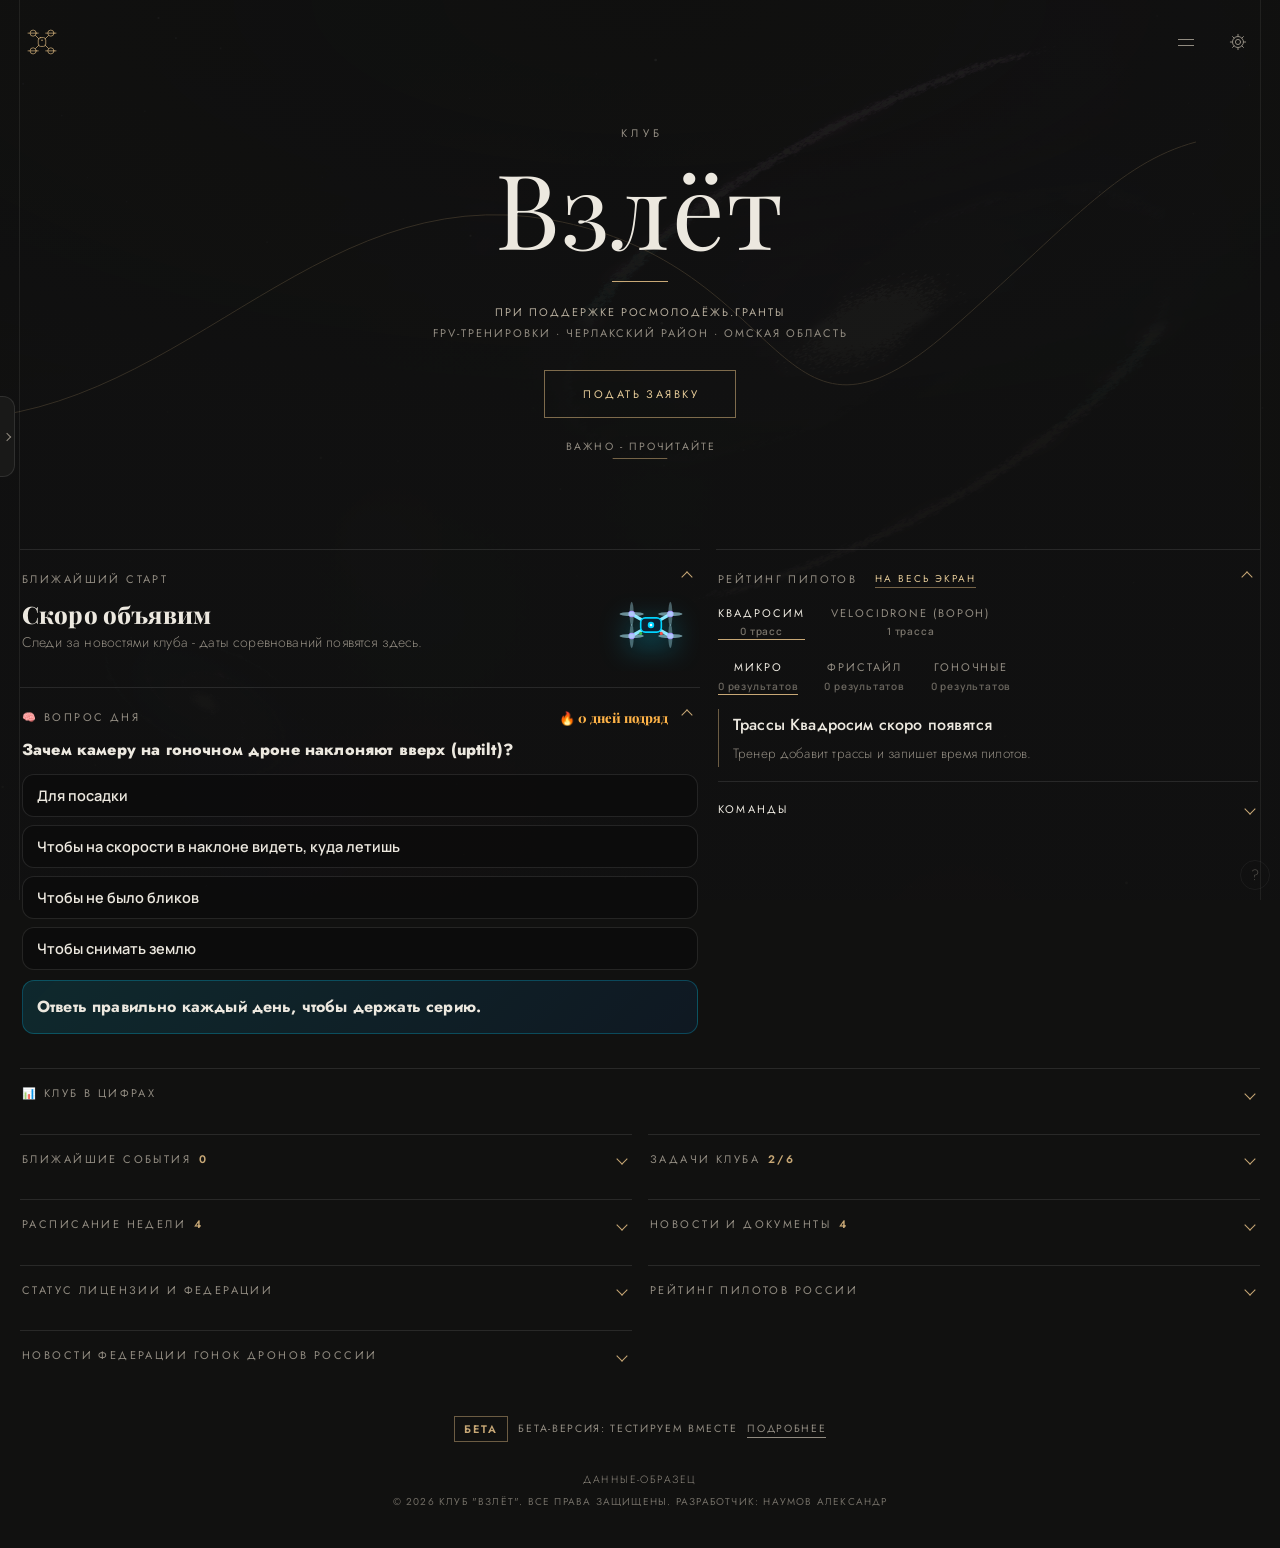
==== commit e845fdd7: "Взлёт: тонкий стиль и строгий рейтинг становятся основными (index.html = new.html) sw.js: кэш vzlet-" ====
--- a/index.html
+++ b/index.html
@@ -621,7 +621,7 @@
 <style>/* 17.11: ровная раскладка на ПК - если слева в пульте нет блоков (скрыты), рейтинг на всю ширину; нижние блоки в две равные колонки */
 @media(min-width:861px){.pult:not(:has(.pl:not(#plPod):not(#plChk):not([hidden]))) #plPod{grid-column:1/-1;grid-row:auto}.pult:not(:has(.pl:not(#plPod):not(#plChk):not([hidden]))){grid-template-columns:1fr}}
 @media(min-width:981px){#t-club>.grid{grid-template-columns:repeat(2,minmax(0,1fr))}#t-club>.grid>.card{grid-column:span 1}}</style>
-<link rel="stylesheet" href="mini.css">
+<link rel="stylesheet" href="mini.css?v=20261124t">
 </head>
 <body>
 
@@ -652,8 +652,8 @@
     <i class="mn-rule" aria-hidden="true"></i>
     <p class="mn-sub mn-s1">при поддержке Росмолодёжь.Гранты</p>
     <p class="mn-sub mn-s2" id="vzSub">FPV-тренировки · Черлакский район · Омская область</p>
+    <button class="mn-cta" id="zayBtn" type="button" onclick="openZay()"><span>Подать заявку</span></button>
     <button class="mn-imp" id="mnImp" type="button" aria-label="Важно: прочитайте про бета-версию"><i aria-hidden="true">!</i><span>Важно - прочитайте</span></button>
-    <button class="mn-cta" id="zayBtn" type="button" onclick="openZay()"><span>Подать заявку</span></button>
   </div>
 </header>
 
@@ -690,10 +690,10 @@
 window.KURS_ONLY_LINK = true;
 (function () {
   var U = window.KURS_URL; if (!U) return;
-  var card = '<div id="kursLink"><span class="kx-tag">★ ОТДЕЛЬНЫЙ ПОЛНЫЙ КУРС</span>' +
-    '<h3>🎓 Обучающий курс FPV</h3>' +
+  var card = '<div id="kursLink"><span class="kx-tag">Отдельный полный курс</span>' +
+    '<h3>Обучающий курс FPV</h3>' +
     '<p>Полноценный курс от первого взлёта до гонок: всё по порядку, с проверками и своим рейтингом. Это не шпаргалка - здесь учатся по-настоящему.</p>' +
-    '<ul><li>📚 Модули по шагам</li><li>🕹 Тренажёры</li><li>✅ Проверки и задания</li><li>🏆 Свой рейтинг курса</li></ul>' +
+    '<ul><li>Модули по шагам</li><li>Тренажёры</li><li>Проверки и задания</li><li>Свой рейтинг курса</li></ul>' +
     '<a class="btn" style="background:linear-gradient(135deg,#fde047,#38bdf8 60%,#0077ff);color:#04121b;border:0;font-weight:800" href="' + U + '" onclick="kursGo(this)">Открыть курс →</a>' +
     '<div style="color:var(--dim);font-size:12.5px;margin-top:10px">Вход тем же личным кодом, что и в клубе.</div></div>';
   /* Вход ученика переносим в курс: #perenos=base64(UTF-8 JSON {"spk_vzlet": ...}) */
@@ -2634,7 +2634,7 @@
 <script src="zadaniya-vzlet.js" defer></script>
 <script src="moduli2.js" defer></script>
 <script src="trener-panel.js" defer></script>
-<script src="mini.js" defer></script>
+<script src="mini.js?v=20261124t" defer></script>
 <script src="rating.js" defer></script>
 <script>if('serviceWorker' in navigator && location.protocol==='https:') navigator.serviceWorker.register('sw.js',{scope:'./'}).catch(()=>{});</script>
 <script>
--- a/rating.css
+++ b/rating.css
@@ -149,3 +149,153 @@
 .rt-mn{text-decoration:none}
 .rt-r em.md{font-size:1em;font-family:inherit;white-space:nowrap}
 @media(max-width:820px),(max-height:520px){.rt-r em.md{font-size:.85em}}
+
+/* =====================================================================
+   24.11: СТРОГИЙ ВИД рейтинга на весь экран (как основной сайт, вариант A).
+   Графит, один латунный акцент, тонкие линии; переключатели - слова с
+   подчёркиванием, без круглых кнопок и ярких заливок. На телефоне шапка и
+   переключатели компактные, каждая строка листается пальцем вбок, а сам
+   рейтинг занимает остальной экран.
+   ===================================================================== */
+#rtScreen{--rA:#c8a876;--rA2:#e2c896;--rL:rgba(255,255,255,.1);--rD:#918b80;--rT:#ece8df;--rE:cubic-bezier(.2,.7,.2,1);
+  background:#111110;color:var(--rT)}
+html.rt body{background:#111110}
+#rtScreen button,#rtScreen a{-webkit-tap-highlight-color:transparent}
+/* шапка */
+.rt-top{background:none;border-bottom:1px solid var(--rL);padding:.9em 1.2em .7em;gap:.4em 1em}
+.rt-ttl b{font:400 1.45em/1.15 "Playfair Display",Georgia,serif;letter-spacing:.01em}
+.rt-ttl small{color:var(--rD);font:600 .62em/1.6 Manrope,system-ui,sans-serif;letter-spacing:.18em;text-transform:uppercase}
+.rt-tools{gap:.2em 1.1em}
+.rt-b{min-height:2.6em;padding:0;border:0!important;border-radius:0;background:none!important;color:var(--rD)!important;
+  font:600 .62em/1 Manrope,system-ui,sans-serif;letter-spacing:.18em;text-transform:uppercase;position:relative;transition:color .3s}
+.rt-b::after{content:"";position:absolute;left:0;right:0;bottom:.55em;height:1px;background:var(--rA);transform:scaleX(0);transition:transform .45s var(--rE)}
+.rt-b:hover{color:var(--rT)!important}
+.rt-b.on{color:var(--rA2)!important}.rt-b.on::after{transform:scaleX(1)}
+.rt-back{color:var(--rT)!important}
+#rtScreen select{min-height:2.6em;border:0!important;border-bottom:1px solid var(--rL)!important;border-radius:0;background:transparent!important;
+  font:600 .62em/1 Manrope,system-ui,sans-serif;letter-spacing:.14em;text-transform:uppercase;color:var(--rT);padding:0 .2em}
+/* переключатели: симулятор, класс дрона, трасса, вид */
+.rt-ctl{gap:.15em;padding:.4em 1.2em 0}
+.rt-row{gap:.2em 1.6em}
+.rt-seg,.rt-chips,.rt-tabs{display:flex;flex-wrap:nowrap;gap:0 1.3em;overflow-x:auto;scrollbar-width:none;padding:0;border:0}
+.rt-seg::-webkit-scrollbar{display:none}
+.rt-seg button,.rt-chips button,.rt-tabs button{flex:none;position:relative;min-height:2.9em;padding:0;border:0!important;border-radius:0!important;
+  background:none!important;color:var(--rD)!important;opacity:1;font:600 .74em/1 Manrope,system-ui,sans-serif;letter-spacing:.14em;text-transform:uppercase;white-space:nowrap;transition:color .3s}
+.rt-seg button::after,.rt-chips button::after,.rt-tabs button::after{content:"";position:absolute;left:0;right:0;bottom:.5em;height:1px;background:var(--rA);transform:scaleX(0);transition:transform .5s var(--rE)}
+.rt-seg button:hover,.rt-chips button:hover,.rt-tabs button:hover{color:var(--rT)!important}
+.rt-seg button.on,.rt-chips button.on,.rt-tabs button.on{color:var(--rT)!important;border:0!important}
+.rt-seg button.on::after,.rt-chips button.on::after,.rt-tabs button.on::after{transform:scaleX(1)}
+.rt-chips button.no{color:rgba(145,139,128,.5)!important}
+.rt-seg button small{margin-left:.5em;font-size:.85em;letter-spacing:0;color:var(--rD);opacity:.8}
+.rt-tabs{border-top:1px solid var(--rL);margin-top:.15em}
+.rt-tabs button i{display:none}
+.rt-chips button{text-transform:none;letter-spacing:.02em;font:400 1.05em/1 "Playfair Display",Georgia,serif}
+.rt-arr{width:2em;height:2.4em;border:0!important;border-radius:0!important;background:none!important;color:var(--rD);font:300 1.5em/1 Manrope,system-ui,sans-serif;transition:color .3s}
+.rt-arr:hover{color:var(--rA2)}
+/* содержимое */
+.rt-main{padding:1em 1.2em 6em}
+.rt-hd h2{font:400 2.1em/1.1 "Playfair Display",Georgia,serif}
+.rt-d{color:var(--rA2);font:600 .7em/1 Manrope,system-ui,sans-serif;letter-spacing:.16em;text-transform:uppercase}
+.rt-n,.rt-full,.rt-dim{color:var(--rD)}
+.rt-pod{gap:.7em}
+.rt-pc{background:none!important;border:1px solid var(--rL)!important;border-radius:16px;padding:1em .5em .9em;gap:.25em}
+.rt-pc.p1{border-color:rgba(200,168,118,.6)!important}
+.rt-pc b{font:600 1em/1.2 Manrope,system-ui,sans-serif}
+.rt-pc em{font:300 2.1em/1.05 Manrope,system-ui,sans-serif;font-variant-numeric:tabular-nums;letter-spacing:-.01em}
+.rt-pc small{color:var(--rD);letter-spacing:.06em}
+.rm{display:inline-grid;place-items:center;width:1.9em;height:1.9em;border-radius:50%;border:1px solid currentColor;text-decoration:none;font:400 1em/1 "Playfair Display",Georgia,serif}
+.rt-pc i{font-size:1.15em;margin-bottom:.2em}
+.rt-r i .rm{width:1.7em;height:1.7em;font-size:.9em}
+.m1{color:#c8a876}.m2{color:#aeb2b8}.m3{color:#a97c58}
+.rd{display:inline-block;width:.55em;height:.55em;border-radius:50%;background:currentColor;margin:0 .25em 0 .15em;vertical-align:.05em;text-decoration:none}
+.rt-list{gap:0}
+.rt-r{background:none!important;border:0!important;border-bottom:1px solid var(--rL)!important;border-radius:0!important;min-height:3.2em;padding:.5em .2em}
+.rt-r::before{display:none!important}
+.rt-r i{font:400 1.05em/1 "Playfair Display",Georgia,serif;color:var(--rD)}
+.rt-r em{font:400 1.25em/1 Manrope,system-ui,sans-serif;font-variant-numeric:tabular-nums}
+.rt-r em.md{font-size:.9em;color:var(--rT)}
+.rt-none{border:1px dashed var(--rL);border-radius:16px}
+.rt-none b{font:400 1.3em/1.2 "Playfair Display",Georgia,serif}
+.rt-mx{border-color:var(--rL);border-radius:16px}
+.rt-mx th{background:#171716;font-weight:600;letter-spacing:.06em}
+.rt-mx th:first-child,.rt-mx td:first-child{background:#141413}
+.rt-mx th,.rt-mx td{border-color:var(--rL)}
+.rt-mx td.best,.rt-rr em{color:var(--rA2)}
+.rt-pcard,.rt-rc{background:none;border-color:var(--rL);border-radius:16px}
+.rt-pcard h3,.rt-rc h3{font:400 1.5em/1.2 "Playfair Display",Georgia,serif}
+.rt-rc h3{font-size:1.15em}
+.rt-ps>b{color:var(--rA2);font-weight:600;letter-spacing:.12em;text-transform:uppercase;font-size:.75em}
+.rt-pr,.rt-rr{border-color:var(--rL)}
+.rt-prog{height:2px;background:rgba(255,255,255,.06)}.rt-prog i{background:var(--rA)}
+.rt-h3 .rt-b{font-size:.6em}
+/* главная кнопка внизу: тонкая полоса во всю ширину, без "таблетки" */
+.rt-fab{left:0;right:0;bottom:0;min-height:3.6em;padding:0 1em;border:0!important;border-top:1px solid rgba(200,168,118,.45)!important;border-radius:0!important;
+  background:rgba(17,17,16,.96)!important;box-shadow:none!important;color:var(--rA2)!important;font:600 .78em/1 Manrope,system-ui,sans-serif!important;letter-spacing:.22em;text-transform:uppercase;transition:background .35s,color .35s}
+.rt-fab:hover{background:var(--rA)!important;color:#141413!important}
+@media(min-width:821px){.rt-fab{left:auto;right:1.4em;bottom:1.2em;border:1px solid rgba(200,168,118,.7)!important;border-radius:999px!important;padding:0 2em}}
+/* окно ввода времени */
+.rt-ent{background:#111110}
+.re-ctx,.re-r{background:none;border-color:var(--rL);border-radius:16px}
+.re-q,.re-md input{background:#141413;border-color:var(--rL);border-radius:12px}
+.re-grid button{background:none;border-color:var(--rL);border-radius:12px}
+.re-grid button.on{background:rgba(200,168,118,.12)!important;border-color:var(--rA)!important;color:var(--rT)!important}
+.re-grid button.on small{color:var(--rD)}
+.re-who b{font:400 1.6em/1.2 "Playfair Display",Georgia,serif}
+.re-who span{color:var(--rA2)}
+.re-who button,.re-cr button,.re-rc button{border-color:var(--rL);border-radius:12px;background:none}
+.re-ctxl{color:var(--rA2);font-weight:600}
+.re-time{border:1px solid rgba(200,168,118,.6);border-radius:14px;background:#141413;font:300 2.6em/1.2 Manrope,system-ui,sans-serif;font-variant-numeric:tabular-nums}
+.re-save{background:none;border:1px solid rgba(200,168,118,.75);border-radius:12px;color:var(--rA2);font:600 .85em/1 Manrope,system-ui,sans-serif;letter-spacing:.22em;text-transform:uppercase;min-height:3.6em;transition:background .35s,color .35s}
+.re-save:hover{background:var(--rA);color:#141413}
+.re-ok{background:none;border-color:rgba(200,168,118,.5);border-radius:16px}
+.re-ok em{font:300 2.2em/1.1 Manrope,system-ui,sans-serif}.re-ok strong{color:var(--rA2)}.re-ok small{color:#9fbf98}
+.re-pre.ok{color:#9fbf98}.re-pre.bad{color:#d39a8a}
+/* кнопки открытия рейтинга на основном сайте */
+.rt-open{background:none!important;border:1px solid rgba(200,168,118,.6);border-radius:14px;color:var(--rA2,#e2c896)!important;box-shadow:none!important;
+  font:600 11px/1.4 Manrope,system-ui,sans-serif;letter-spacing:.2em;text-transform:uppercase}
+.rt-open small{color:#918b80;letter-spacing:.06em;text-transform:none;font-size:11px;opacity:1}
+.rt-hb{background:none!important;border:1px solid rgba(200,168,118,.5);color:#e2c896!important;letter-spacing:.12em;text-transform:uppercase;font-size:10px}
+
+/* телефон: шапка и переключатели компактные, рейтинг занимает остальной экран и листается сам */
+@media(max-width:820px),(max-height:520px){
+  #rtScreen{overflow:hidden}
+  .rt-main{flex:1;min-height:0;overflow-y:auto;padding:.8em 1em 5em}
+  .rt-top{display:grid;grid-template-columns:auto auto auto minmax(0,1fr) auto;align-items:center;column-gap:1.1em;row-gap:0;padding:.7em 1em .1em}
+  .rt-tools{display:contents}
+  .rt-top .rt-ttl{grid-column:1/5;grid-row:1;min-width:0}
+  .rt-ttl b{display:block;font-size:1.2em;white-space:nowrap;overflow:hidden;text-overflow:ellipsis}
+  .rt-back{grid-column:5;grid-row:1;justify-self:end}
+  #rtVil{grid-column:1;grid-row:2;max-width:9em}#rtAuto{grid-column:2;grid-row:2}#rtFs{grid-column:3;grid-row:2}
+  #rtPin{grid-column:5;grid-row:2;justify-self:end}
+  .rt-b,#rtScreen select{letter-spacing:.14em}
+  .rt-rl{display:none}.rt-top{column-gap:.9em}#rtVil{max-width:7.5em}
+  .rt-ctl{padding:.1em 1em 0}
+  .rt-row{flex-direction:column;align-items:stretch;flex-wrap:nowrap;gap:0}
+  .rt-row.rt-trk{flex-direction:row;align-items:center;gap:.6em}.rt-trk .rt-chips{flex:1;min-width:0}
+  .rt-seg,.rt-chips,.rt-tabs{gap:0 1.1em}
+  .rt-seg button,.rt-chips button,.rt-tabs button{min-height:2.6em}
+  .rt-hd{margin-bottom:.2em}.rt-hd h2{font-size:1.6em}
+  .rt-pod{gap:.45em;margin:.4em 0}
+  .rt-pc{padding:.7em .3em .6em;border-radius:12px}
+  .rt-pc em{font-size:1.45em}.rt-pc b{font-size:.85em}
+  .rt-r{grid-template-columns:2.2em minmax(0,1fr) auto}
+}
+
+/* одна кнопка входа: внизу "Войти по PIN", верхняя "Войти" не нужна (после входа наверху "Выйти") */
+.rt-pinb{display:none!important}
+/* строка, что не влезла, мягко гаснет справа - видно, что её можно листать */
+@media(max-width:820px){.rt-tabs,.rt-seg{-webkit-mask-image:linear-gradient(90deg,#000 88%,transparent);mask-image:linear-gradient(90deg,#000 88%,transparent);padding-right:1.5em}}
+@media(max-width:380px){.rt-top{column-gap:.6em!important;padding-left:.8em;padding-right:.8em}.rt-top .rt-b,#rtScreen .rt-top select{letter-spacing:.08em}}
+/* на сайте одна кнопка входа в рейтинг - "На весь экран" в заголовке блока (и пункт в меню), большая карточка-дубль не нужна */
+html.mn .rt-open{display:none}
+/* телефон боком: переключатели в строку, заголовок короче, рейтингу остаётся место */
+@media(max-height:520px){
+  .rt-ttl small{display:none}
+  .rt-top{padding-top:.4em}
+  .rt-row{flex-direction:row!important;flex-wrap:wrap!important;gap:0 1.8em!important}
+  .rt-row>*{min-width:0}
+  .rt-seg button,.rt-chips button,.rt-tabs button,.rt-b,#rtScreen select{min-height:2.2em}
+  .rt-trk{flex-wrap:nowrap!important}
+  .rt-hd h2{font-size:1.25em}
+  .rt-fab{left:auto!important;right:1em!important;bottom:.6em!important;width:auto!important;border:1px solid rgba(200,168,118,.6)!important;border-radius:999px!important;padding:0 1.4em!important;min-height:2.6em!important}
+}
--- a/mini.css
+++ b/mini.css
@@ -3,6 +3,8 @@
 @font-face{font-family:"Playfair Display";font-style:normal;font-weight:400 900;font-display:swap;src:url(fonts/PlayfairDisplay-cyrillic.woff2) format("woff2");unicode-range:U+0301,U+0400-045F,U+0490-0491,U+04B0-04B1,U+2116}
 @font-face{font-family:"Playfair Display";font-style:normal;font-weight:400 900;font-display:swap;src:url(fonts/PlayfairDisplay-latin.woff2) format("woff2");unicode-range:U+0000-00FF,U+0131,U+0152-0153,U+02BB-02BC,U+02C6,U+02DA,U+02DC,U+2000-206F,U+20AC,U+2122,U+2212,U+FEFF,U+FFFD}
 
+@font-face{font-family:"Jost";font-style:normal;font-weight:100 900;font-display:swap;src:url(fonts/Jost-cyrillic.woff2) format("woff2");unicode-range:U+0301,U+0400-045F,U+0490-0491,U+04B0-04B1,U+2116}
+@font-face{font-family:"Jost";font-style:normal;font-weight:100 900;font-display:swap;src:url(fonts/Jost-latin.woff2) format("woff2");unicode-range:U+0000-00FF,U+0131,U+0152-0153,U+02BB-02BC,U+02C6,U+02DA,U+02DC,U+0304,U+0308,U+0329,U+2000-206F,U+20AC,U+2122,U+2191,U+2193,U+2212,U+2215,U+FEFF,U+FFFD}
 html.mn{
   --bg:#111110; --panel:#191918; --panel2:#1f1f1d; --line:rgba(255,255,255,.1);
   --text:#ece8df; --dim:#918b80; --accent:#c8a876;
@@ -42,19 +44,19 @@
 /* Заявки и Ошибки (после входа по PIN) - тихими словами */
 html.mn .mn-r [data-spk-panel]{display:flex;gap:2px;align-items:center;margin:0}
 html.mn .mn-r [data-spk-panel][hidden]{display:none}
-html.mn .mn-r [data-spk-panel] button{all:unset;box-sizing:border-box;cursor:pointer;min-height:44px;padding:0 9px;display:inline-flex;align-items:center;gap:5px;color:var(--dim);font:600 10.5px/1 Manrope,system-ui,sans-serif;letter-spacing:.16em;text-transform:uppercase;transition:color .3s}
+html.mn .mn-r [data-spk-panel] button{all:unset;box-sizing:border-box;cursor:pointer;min-height:44px;padding:0 9px;display:inline-flex;align-items:center;gap:5px;color:var(--dim);font:400 10.5px/1 "Jost",Manrope,system-ui,sans-serif;letter-spacing:.16em;text-transform:uppercase;transition:color .3s}
 html.mn .mn-r [data-spk-panel] button:hover{color:var(--text)}
 html.mn .mn-r [data-spk-panel] button>span[aria-hidden]{display:none}
-html.mn .mn-r [data-spk-panel] .tp-n{all:unset;font:700 10px/1 Manrope,system-ui,sans-serif;letter-spacing:0;color:#111;background:var(--mn-a);border-radius:99px;padding:3px 5px;min-width:8px;text-align:center}
+html.mn .mn-r [data-spk-panel] .tp-n{all:unset;font:500 10px/1 "Jost",Manrope,system-ui,sans-serif;letter-spacing:0;color:#111;background:var(--mn-a);border-radius:99px;padding:3px 5px;min-width:8px;text-align:center}
 html.mn .mn-r [data-spk-panel] .tp-n:empty{display:none}
 
 /* выпадающие окна: разделы и настройки */
 .mn-pop{position:absolute;right:0;top:calc(100% + 10px);z-index:40;width:min(290px,calc(100vw - 32px));padding:8px;border-radius:18px;border:1px solid var(--line);background:#1a1a19;box-shadow:0 24px 60px -24px rgba(0,0,0,.9);transform-origin:100% 0;animation:mnPop .28s var(--mn-e) both}
 .mn-pop[hidden]{display:none}
-.mn-ph{margin:8px 12px 6px;color:var(--dim);font:600 10px/1 Manrope,system-ui,sans-serif;letter-spacing:.2em;text-transform:uppercase}
+.mn-ph{margin:8px 12px 6px;color:var(--dim);font:400 10px/1 "Jost",Manrope,system-ui,sans-serif;letter-spacing:.2em;text-transform:uppercase}
 .mn-st{padding:6px 12px 10px;border-bottom:1px solid var(--line);margin-bottom:6px}
 .mn-st .status{font-size:12px}
-.mn-row{all:unset;box-sizing:border-box;display:flex;align-items:center;justify-content:space-between;gap:10px;width:100%;min-height:46px;padding:0 12px;border-radius:12px;cursor:pointer;color:var(--text);font:500 14px/1.2 Manrope,system-ui,sans-serif;transition:background .25s,color .25s,padding .35s var(--mn-e);animation:mnRow .45s var(--mn-e) both;animation-delay:calc(var(--k,0)*35ms + 60ms);-webkit-tap-highlight-color:transparent}
+.mn-row{all:unset;box-sizing:border-box;display:flex;align-items:center;justify-content:space-between;gap:10px;width:100%;min-height:46px;padding:0 12px;border-radius:12px;cursor:pointer;color:var(--text);font:400 14px/1.2 "Jost",Manrope,system-ui,sans-serif;transition:background .25s,color .25s,padding .35s var(--mn-e);animation:mnRow .45s var(--mn-e) both;animation-delay:calc(var(--k,0)*35ms + 60ms);-webkit-tap-highlight-color:transparent}
 .mn-row::after{content:"";width:14px;height:1px;background:currentColor;opacity:.25;transition:width .35s var(--mn-e),opacity .3s}
 .mn-row:hover{background:rgba(255,255,255,.04);color:var(--mn-a2);padding-left:16px}
 .mn-row:hover::after{width:22px;opacity:.8}
@@ -71,20 +73,20 @@
 .mn-dot{color:var(--mn-a2);opacity:0;animation:mnFade .35s ease .1s both}
 .mn-dot circle{fill:currentColor}
 .mn-dot .g{opacity:.18}
-.mn-cap{margin:0;color:var(--dim);font:600 11px/1 Manrope,system-ui,sans-serif;letter-spacing:.42em;text-indent:.42em;text-transform:uppercase;animation:mnCap 1s var(--mn-e) 1.9s both}
+.mn-cap{margin:0;color:var(--dim);font:400 11px/1 "Jost",Manrope,system-ui,sans-serif;letter-spacing:.42em;text-indent:.42em;text-transform:uppercase;animation:mnCap 1s var(--mn-e) 1.9s both}
 html.mn .mn-cap .coach-badge{all:unset;margin-left:8px;color:var(--mn-a);letter-spacing:.2em;font-size:10px}
 html.mn .mn-cap .coach-badge::before{content:"· "}
 html.mn h1.mn-t{margin:12px 0 0;font:400 clamp(52px,13.5vw,104px)/1.08 var(--mn-serif);letter-spacing:.01em;color:var(--text)}
 .mn-tl{display:inline-flex;overflow:hidden;padding:.12em .06em .1em;margin:-.12em -.06em -.1em}
 .mn-tl span{display:block;transform:translateY(112%);animation:mnUp 1.1s var(--mn-e) both;animation-delay:calc(var(--i)*80ms + 2s)}
 .mn-rule{display:block;width:56px;height:1px;margin:18px auto 20px;background:var(--mn-a);transform-origin:50% 50%;animation:mnRule 1s var(--mn-e) 2.55s both}
-html.mn .mn-sub{margin:0;color:var(--dim);font:500 11px/1.9 Manrope,system-ui,sans-serif;letter-spacing:.18em;text-transform:uppercase;text-wrap:balance}
+html.mn .mn-sub{margin:0;color:var(--dim);font:400 11px/1.9 "Jost",Manrope,system-ui,sans-serif;letter-spacing:.18em;text-transform:uppercase;text-wrap:balance}
 .mn-s1{animation:mnRise .9s var(--mn-e) 2.7s both}
 .mn-s2{animation:mnRise .9s var(--mn-e) 2.8s both}
 html.mn .mn-s1{color:#b3aa9a}
 
 /* единственная кнопка шапки: тихая, с рамкой; при наведении заливка проявляется из центра */
-.mn-cta{all:unset;box-sizing:border-box;position:relative;overflow:hidden;cursor:pointer;display:inline-flex;align-items:center;justify-content:center;margin-top:26px;min-height:46px;padding:0 30px;border-radius:999px;border:1px solid rgba(200,168,118,.75);color:var(--mn-a2);font:600 11px/1 Manrope,system-ui,sans-serif;letter-spacing:.22em;text-indent:.22em;text-transform:uppercase;animation:mnRise .9s var(--mn-e) 2.95s both;transition:color .45s var(--mn-e),border-color .45s,letter-spacing .6s var(--mn-e);-webkit-tap-highlight-color:transparent}
+.mn-cta{all:unset;box-sizing:border-box;position:relative;overflow:hidden;cursor:pointer;display:inline-flex;align-items:center;justify-content:center;margin-top:26px;min-height:46px;padding:0 30px;border-radius:999px;border:1px solid rgba(200,168,118,.75);color:var(--mn-a2);font:400 11px/1 "Jost",Manrope,system-ui,sans-serif;letter-spacing:.22em;text-indent:.22em;text-transform:uppercase;animation:mnRise .9s var(--mn-e) 2.95s both;transition:color .45s var(--mn-e),border-color .45s,letter-spacing .6s var(--mn-e);-webkit-tap-highlight-color:transparent}
 .mn-cta[hidden]{display:none}
 .mn-cta::before{content:"";position:absolute;inset:0;background:var(--mn-a);transform:scaleX(0);transition:transform .55s var(--mn-e);border-radius:inherit}
 .mn-cta span{position:relative}
@@ -93,7 +95,7 @@
 
 /* ---------- лишнее с первого экрана ---------- */
 html.mn #vtb{display:none}                       /* вкладки - в меню */
-html.mn #toSchool{position:fixed;left:0;top:44%;z-index:60;display:flex;align-items:center;gap:0;padding:0;border-radius:0 12px 12px 0;border:1px solid var(--line);border-left:0;background:#191918;color:var(--dim);opacity:1;text-decoration:none;font:600 10px/1 Manrope,system-ui,sans-serif;letter-spacing:.2em;text-transform:uppercase;transform:translateX(calc(-100% + 15px));transition:transform .55s var(--mn-e),color .3s,border-color .3s}
+html.mn #toSchool{position:fixed;left:0;top:44%;z-index:60;display:flex;align-items:center;gap:0;padding:0;border-radius:0 12px 12px 0;border:1px solid var(--line);border-left:0;background:#191918;color:var(--dim);opacity:1;text-decoration:none;font:400 10px/1 "Jost",Manrope,system-ui,sans-serif;letter-spacing:.2em;text-transform:uppercase;transform:translateX(calc(-100% + 15px));transition:transform .55s var(--mn-e),color .3s,border-color .3s}
 html.mn #toSchool b{font-weight:600;writing-mode:vertical-rl;transform:rotate(180deg);padding:14px 4px 14px 9px}
 html.mn #toSchool i{display:block;width:15px;align-self:stretch;position:relative}
 html.mn #toSchool i::before{content:"";position:absolute;left:5px;top:50%;width:5px;height:5px;border-left:1px solid currentColor;border-bottom:1px solid currentColor;transform:translateY(-50%) rotate(225deg);transition:transform .5s var(--mn-e)}
@@ -106,36 +108,36 @@
 html.mn .selbar{justify-content:center;text-align:center;margin:0 0 22px;gap:10px 12px}
 html.mn .selbar.mn-on>label{position:absolute;width:1px;height:1px;overflow:hidden;clip-path:inset(50%)}
 .mn-sel{flex:0 0 100%;display:flex;flex-wrap:wrap;justify-content:center;gap:2px 6px}
-.mn-sel button{all:unset;cursor:pointer;position:relative;padding:12px 10px;color:var(--dim);font:600 11px/1 Manrope,system-ui,sans-serif;letter-spacing:.2em;text-indent:.2em;text-transform:uppercase;transition:color .3s;-webkit-tap-highlight-color:transparent}
+.mn-sel button{all:unset;cursor:pointer;position:relative;padding:12px 10px;color:var(--dim);font:400 11px/1 "Jost",Manrope,system-ui,sans-serif;letter-spacing:.2em;text-indent:.2em;text-transform:uppercase;transition:color .3s;-webkit-tap-highlight-color:transparent}
 .mn-sel button::after{content:"";position:absolute;left:10px;right:10px;bottom:6px;height:1px;background:var(--mn-a);transform:scaleX(0);transition:transform .5s var(--mn-e)}
 .mn-sel button:hover{color:var(--text)}
 .mn-sel button.on{color:var(--text)}
 .mn-sel button.on::after{transform:scaleX(1)}
 html.mn .selbar .muted{flex:0 0 100%;font-size:12px}
-html.mn .selbar>.btn{background:none;border:0;border-bottom:1px solid var(--line);border-radius:0;padding:6px 2px;color:var(--dim);font:600 10.5px/1 Manrope,system-ui,sans-serif;letter-spacing:.16em;text-transform:uppercase}
+html.mn .selbar>.btn{background:none;border:0;border-bottom:1px solid var(--line);border-radius:0;padding:6px 2px;color:var(--dim);font:400 10.5px/1 "Jost",Manrope,system-ui,sans-serif;letter-spacing:.16em;text-transform:uppercase}
 
 /* плашка "Бета" - в самом низу, тихой строкой */
 html.mn #pnBeta{margin:26px auto 0;padding:0;max-width:760px}
-html.mn #pnBeta .bt{justify-content:center;gap:10px;border:0;background:none;padding:10px;color:var(--dim);font:600 10.5px/1.5 Manrope,system-ui,sans-serif;letter-spacing:.16em;text-transform:uppercase;text-align:center;flex-wrap:wrap}
+html.mn #pnBeta .bt{justify-content:center;gap:10px;border:0;background:none;padding:10px;color:var(--dim);font:400 10.5px/1.5 "Jost",Manrope,system-ui,sans-serif;letter-spacing:.16em;text-transform:uppercase;text-align:center;flex-wrap:wrap}
 html.mn #pnBeta .bt i{background:none;color:var(--mn-a);border:1px solid rgba(200,168,118,.5);font-weight:600;letter-spacing:.2em;padding:4px 9px}
 html.mn #pnBeta .bt span{flex:0 1 auto;opacity:1}
 html.mn #pnBeta .bt u{opacity:1;font-size:inherit;border-bottom:1px solid currentColor}
 html.mn #pnBeta .bx{border-color:var(--line);background:#191918;text-align:left}
-html.mn #pnBeta .ok{background:none;border:1px solid var(--mn-a);color:var(--mn-a2);border-radius:999px;font:600 11px/1 Manrope,system-ui,sans-serif;letter-spacing:.2em;text-transform:uppercase}
+html.mn #pnBeta .ok{background:none;border:1px solid var(--mn-a);color:var(--mn-a2);border-radius:999px;font:400 11px/1 "Jost",Manrope,system-ui,sans-serif;letter-spacing:.2em;text-transform:uppercase}
 
 /* ---------- остальная страница в том же тоне ---------- */
 html.mn .card{background:rgba(25,25,24,.86);border-color:var(--line);border-radius:18px;box-shadow:none!important}
-html.mn details.card>summary,html.mn .pl>h3{font-family:Manrope,system-ui,sans-serif;font-weight:600;letter-spacing:.16em}
+html.mn details.card>summary,html.mn .pl>h3{font-family:"Jost",Manrope,system-ui,sans-serif;font-weight:600;letter-spacing:.16em}
 html.mn .btn{border-radius:999px;background:none}
 html.mn .btn.primary{background:none;color:var(--mn-a2);border:1px solid rgba(200,168,118,.75);box-shadow:none;font-weight:600}
 html.mn .btn.primary:hover{background:var(--mn-a);color:#141413;opacity:1}
 html.mn .sr-sims button.on,html.mn .sr-dr button.on,html.mn .sr-scope button.on{background:rgba(200,168,118,.14)!important;color:var(--text)!important;box-shadow:inset 0 0 0 1px rgba(200,168,118,.7)!important}
-html.mn .sr-sims button,html.mn .sr-dr button,html.mn .sr-scope button{font-family:Manrope,system-ui,sans-serif;font-weight:700}
+html.mn .sr-sims button,html.mn .sr-dr button,html.mn .sr-scope button{font-family:"Jost",Manrope,system-ui,sans-serif;font-weight:700}
 html.mn footer,html.mn #footer{color:var(--dim);letter-spacing:.14em;text-transform:uppercase;font-size:10.5px}
 
 /* команды внутри блока "Рейтинг пилотов" */
 .tm-fold{margin-top:14px;border-top:1px solid var(--line);padding-top:4px}
-.tm-fold>summary{list-style:none;cursor:pointer;display:flex;align-items:center;justify-content:space-between;min-height:46px;color:var(--text);font:600 11px/1 Manrope,system-ui,sans-serif;letter-spacing:.2em;text-transform:uppercase;-webkit-tap-highlight-color:transparent}
+.tm-fold>summary{list-style:none;cursor:pointer;display:flex;align-items:center;justify-content:space-between;min-height:46px;color:var(--text);font:400 11px/1 "Jost",Manrope,system-ui,sans-serif;letter-spacing:.2em;text-transform:uppercase;-webkit-tap-highlight-color:transparent}
 .tm-fold>summary::-webkit-details-marker{display:none}
 .tm-fold>summary::after{content:"";width:7px;height:7px;border-right:1px solid var(--accent);border-bottom:1px solid var(--accent);transform:rotate(45deg);transition:transform .45s cubic-bezier(.2,.7,.2,1);margin-right:4px}
 .tm-fold[open]>summary::after{transform:rotate(225deg)}
@@ -145,7 +147,7 @@
 .tm-new{margin-top:6px}
 
 /* ---------- плавное появление: содержимое после шапки, блоки ниже экрана - при прокрутке ---------- */
-html.mn #t-club{animation:mnRise 1s var(--mn-e) 3.1s both}
+html.mn #t-club{animation:mnRise 1s var(--mn-e) 3.4s both}
 .mn-rv{opacity:0;translate:0 18px}
 .mn-rv.mn-in{opacity:1;translate:0 0;transition:opacity .8s var(--mn-e),translate .9s var(--mn-e);transition-delay:calc(var(--d,0)*90ms)}
 
@@ -171,7 +173,7 @@
 }
 
 /* 23.11: строка прав в самом низу */
-.mn-copy{margin:6px auto 18px;text-align:center;color:var(--dim);opacity:.75;font:500 10px/1.6 Manrope,system-ui,sans-serif;letter-spacing:.12em;text-transform:uppercase}
+.mn-copy{margin:6px auto 18px;text-align:center;color:var(--dim);opacity:.75;font:400 10px/1.6 "Jost",Manrope,system-ui,sans-serif;letter-spacing:.12em;text-transform:uppercase}
 html:not(.mn) .mn-copy{font-size:11px;text-transform:none;letter-spacing:0}
 .fgd-alt{margin-top:10px;padding-top:10px;border-top:1px solid var(--line);color:var(--dim);font-size:13px}
 .fgd-alt a{color:var(--accent)}
@@ -189,7 +191,7 @@
 /* кнопки: тихие */
 html.mn .btn,html.mn .spk-btn,html.mn .tp-btn,html.mn .tp-c,html.mn .tp-x,html.mn .chip,html.mn .nd-b button{
   background:transparent!important;border:1px solid var(--mn-btn-ln)!important;color:var(--text)!important;box-shadow:none!important;
-  border-radius:999px;font-family:Manrope,system-ui,sans-serif;font-weight:600;transition:border-color .3s,color .3s,background .35s}
+  border-radius:999px;font-family:"Jost",Manrope,system-ui,sans-serif;font-weight:600;transition:border-color .3s,color .3s,background .35s}
 html.mn .btn:hover,html.mn .spk-btn:hover,html.mn .tp-btn:hover,html.mn .tp-c:hover,html.mn .chip:hover{border-color:var(--mn-pri-ln)!important;color:var(--mn-a2)!important}
 html.mn .tp-x{border-radius:50%!important}
 /* выбранное (переключатели) - тонкая латунная рамка */
@@ -214,7 +216,7 @@
 html.mn input:focus,html.mn select:focus,html.mn textarea:focus{outline:none;border-color:var(--mn-pri-ln)!important}
 
 /* режим тренера: метки "Видят все / Скрыто от всех" спокойными словами */
-html.mn .vbtn{background:#191918!important;border:1px solid var(--mn-btn-ln)!important;color:var(--dim)!important;font:600 10px/1 Manrope,system-ui,sans-serif!important;letter-spacing:.14em;text-transform:uppercase}
+html.mn .vbtn{background:#191918!important;border:1px solid var(--mn-btn-ln)!important;color:var(--dim)!important;font:400 10px/1 "Jost",Manrope,system-ui,sans-serif!important;letter-spacing:.14em;text-transform:uppercase}
 html.mn .vbtn.off{border-color:rgba(200,168,118,.5)!important;color:var(--mn-a2)!important}
 html.mn .hid4all{outline:1px dashed rgba(200,168,118,.45)!important;outline-offset:-1px}
 
@@ -251,7 +253,7 @@
 .mn-row:hover{padding:0;transform:translateX(-8px);color:var(--mn-a2)}
 .mn-row:hover::after{width:28px;opacity:.9}
 .mn-row.on{color:var(--mn-a2)}
-.mn-row small{order:0;margin:0;font:600 10px/1 Manrope,system-ui,sans-serif;letter-spacing:.16em;text-transform:uppercase}
+.mn-row small{order:0;margin:0;font:400 10px/1 "Jost",Manrope,system-ui,sans-serif;letter-spacing:.16em;text-transform:uppercase}
 /* закрытие: слова уходят вверх, линия сворачивается к кнопке */
 .mn-pop.out::before{transform:scaleX(1);animation:mnLineOut .4s var(--mn-e) .05s forwards}
 .mn-pop.out .mn-ph,.mn-pop.out .mn-st,.mn-pop.out .mn-row{opacity:1;animation:mnWordOut .25s ease-in forwards;animation-delay:0s}
@@ -261,10 +263,95 @@
 @keyframes mnWordOut{to{opacity:0;transform:translateY(-6px)}}
 @media (prefers-reduced-motion:reduce){.mn-pop::before{transform:none;animation:none}.mn-ph,.mn-st,.mn-row{opacity:1;animation:none}.mn-veil{transition:none}}
 /* 24.11: кнопка "Важно - прочитайте" -> к плашке "Бета" внизу */
-.mn-imp{display:inline-flex;align-items:center;gap:8px;margin:10px auto 0;padding:6px 14px 6px 8px;border-radius:999px;border:1px solid rgba(200,168,118,.55);background:rgba(200,168,118,.08);color:#e9d6b4;font:600 12px/1 Manrope,system-ui,sans-serif;letter-spacing:.08em;text-transform:uppercase;cursor:pointer;transition:background .2s,border-color .2s}
+.mn-imp{display:inline-flex;align-items:center;gap:8px;margin:10px auto 0;padding:6px 14px 6px 8px;border-radius:999px;border:1px solid rgba(200,168,118,.55);background:rgba(200,168,118,.08);color:#e9d6b4;font:400 12px/1 "Jost",Manrope,system-ui,sans-serif;letter-spacing:.08em;text-transform:uppercase;cursor:pointer;transition:background .2s,border-color .2s}
 .mn-imp:hover,.mn-imp:focus-visible{background:rgba(200,168,118,.18);border-color:#c8a876}
-.mn-imp i{display:inline-grid;place-items:center;width:20px;height:20px;border-radius:50%;background:#c8a876;color:#1a1612;font:800 12px/1 Manrope,system-ui,sans-serif;font-style:normal;animation:mnImpP 2.4s ease-in-out infinite}
+.mn-imp i{display:inline-grid;place-items:center;width:20px;height:20px;border-radius:50%;background:#c8a876;color:#1a1612;font:600 12px/1 "Jost",Manrope,system-ui,sans-serif;font-style:normal;animation:mnImpP 2.4s ease-in-out infinite}
 @keyframes mnImpP{0%,100%{box-shadow:0 0 0 0 rgba(200,168,118,.55)}50%{box-shadow:0 0 0 7px rgba(200,168,118,0)}}
 #pnBeta.mn-flash{animation:mnFlash 1.8s ease 1}
 @keyframes mnFlash{0%,100%{box-shadow:0 0 0 0 rgba(200,168,118,0)}25%,60%{box-shadow:0 0 0 4px rgba(200,168,118,.75)}}
 @media(prefers-reduced-motion:reduce){.mn-imp i,#pnBeta.mn-flash{animation:none}}
+/* 24.11: "Важно - прочитайте" - отдельной строкой под "Подать заявку", появляется последней */
+.mn-hero .mn-imp{display:flex;width:max-content;max-width:100%;margin:16px auto 0;animation:mnRise .9s var(--mn-e) 3.05s both}
+@media (prefers-reduced-motion:reduce){.mn-hero .mn-imp{animation:none}}
+
+/* =====================================================================
+   24.11 (2): ТОНКИЙ СТИЛЬ. Шрифт Jost из папки fonts (тонкий гротеск),
+   заголовки - Playfair. Тонкие линии вместо коробок, кнопки без кругов
+   и заливок, эмодзи в блоке рейтинга убраны, живой фон приглушён.
+   Заставка: плашка "Бета" не мелькает наверху до переезда вниз.
+   ===================================================================== */
+html.mn{--mn-sans:"Jost",Manrope,system-ui,sans-serif;--fh:var(--mn-serif)}
+html.mn body{font-family:var(--mn-sans);font-weight:300;letter-spacing:.01em}
+html.mn b,html.mn strong{font-weight:500}
+html.mn .vtb .tbt button,html.mn .btn,html.mn input,html.mn select,html.mn textarea{font-family:var(--mn-sans)}
+
+/* заставка первой: плашка "Бета" видна только когда уже стоит внизу */
+html.mn #pnBeta:not(.mn-dn){display:none!important}
+
+/* живой фон - едва заметно, без ярких пятен */
+html.mn #bgfx{opacity:.22;transition:opacity 1.2s}
+
+/* тонкие вертикальные линии по краям содержимого: прорисовываются сверху вниз при входе */
+@media(min-width:900px){
+  html.mn body::before{content:"";position:fixed;top:0;bottom:0;left:50%;width:min(1240px,calc(100% - 24px));translate:-50% 0;
+    border-left:1px solid rgba(236,232,223,.08);border-right:1px solid rgba(236,232,223,.08);pointer-events:none;z-index:0;
+    transform-origin:top;animation:mnRail 1.6s var(--mn-e) .2s both}
+}
+@keyframes mnRail{from{transform:scaleY(0)}to{transform:none}}
+
+/* шапка: значки без кружков, только тонкие линии */
+html.mn .vzb{border-color:transparent}
+html.mn .vzb:hover{border-color:transparent}
+.mn-ic{border-color:transparent}
+.mn-ic svg{stroke-width:1.2}
+.mn-ic:hover,.mn-ic[aria-expanded="true"]{border-color:transparent;color:var(--mn-a2)}
+
+/* главная кнопка - прямоугольник в тонкую линию, заливка проявляется слева направо */
+.mn-cta{border-radius:0;border-color:rgba(200,168,118,.6);padding:0 36px;min-height:48px}
+/* "Важно - прочитайте" - тихая строка с тонкой линией, без значка и пульса */
+.mn-hero .mn-imp{gap:0;padding:8px 2px;border:0;border-radius:0;background:none;color:var(--dim);font:400 10.5px/1 var(--mn-sans);letter-spacing:.2em;text-indent:.2em;position:relative}
+.mn-hero .mn-imp i{display:none}
+.mn-hero .mn-imp::after{content:"";position:absolute;left:0;right:0;bottom:2px;height:1px;background:rgba(200,168,118,.55);transform:scaleX(.35);transition:transform .5s var(--mn-e)}
+.mn-hero .mn-imp:hover,.mn-hero .mn-imp:focus-visible{background:none;color:var(--text)}
+.mn-hero .mn-imp:hover::after,.mn-hero .mn-imp:focus-visible::after{transform:scaleX(1)}
+
+/* блоки страницы: без коробок, разделены тонкой линией сверху */
+html.mn .card{background:none!important;border:0!important;border-top:1px solid var(--line)!important;border-radius:0!important;padding-left:2px;padding-right:2px}
+html.mn details.card>summary,html.mn .pl>h3{font-weight:400;letter-spacing:.22em;font-size:11px}
+html.mn details.card>summary::after{content:"";width:7px;height:7px;border-right:1px solid var(--mn-a);border-bottom:1px solid var(--mn-a);transform:rotate(45deg);transition:transform .45s var(--mn-e);margin-right:4px;font-size:0}
+html.mn details.card[open]>summary::after{transform:rotate(225deg)}
+html.mn .fh .fa{width:22px;height:22px;border:0;border-radius:0;background:none!important;font-size:0;position:relative}
+html.mn .fh .fa::before{content:"";position:absolute;left:7px;top:5px;width:7px;height:7px;border-right:1px solid var(--mn-a);border-bottom:1px solid var(--mn-a);transform:rotate(225deg)}
+html.mn .fold.closed .fh .fa{transform:none}
+html.mn .fold.closed .fh .fa::before{transform:rotate(45deg);top:3px}
+
+/* рейтинг на сайте: переключатели - слова с латунной чертой снизу, без плиток и эмодзи */
+html.mn .sr-scope,html.mn .sr-sims,html.mn .sr-dr{display:flex;flex-wrap:wrap;gap:0 26px;background:none!important;border:0!important;padding:0!important;box-shadow:none!important}
+html.mn .sr-scope button,html.mn .sr-sims button,html.mn .sr-dr button{flex:none;width:auto;min-height:44px;padding:6px 0!important;border:0!important;border-radius:0!important;background:none!important;box-shadow:none!important;
+  color:var(--dim)!important;font:400 11px/1.3 var(--mn-sans)!important;letter-spacing:.18em;text-transform:uppercase;position:relative;transition:color .3s}
+html.mn .sr-scope button::after,html.mn .sr-sims button::after,html.mn .sr-dr button::after{content:"";position:absolute;left:0;right:0;bottom:4px;height:1px;background:var(--mn-a);transform:scaleX(0);transform-origin:left;transition:transform .5s var(--mn-e)}
+html.mn .sr-scope button.on,html.mn .sr-sims button.on,html.mn .sr-dr button.on{color:var(--text)!important;background:none!important;box-shadow:none!important}
+html.mn .sr-scope button.on::after,html.mn .sr-sims button.on::after,html.mn .sr-dr button.on::after{transform:scaleX(1)}
+html.mn .sr-scope button:hover,html.mn .sr-sims button:hover,html.mn .sr-dr button:hover{color:var(--text)!important}
+html.mn .sr-sims button i{display:none}
+html.mn .sr-sims button small,html.mn .sr-dr button small{display:block;margin-top:3px;font-size:10px;letter-spacing:.08em;text-transform:none;color:var(--dim)}
+html.mn .sr-how{color:var(--dim);font-size:13px}
+html.mn .sr-none{background:none!important;border:0!important;border-left:1px solid rgba(200,168,118,.5)!important;border-radius:0!important;padding:4px 0 4px 14px!important}
+html.mn .rt-hb{padding:6px 0;border:0;border-radius:0;background:none;color:var(--mn-a2);font:400 10px/1 var(--mn-sans);letter-spacing:.2em;text-transform:uppercase;position:relative}
+html.mn .rt-hb::after{content:"";position:absolute;left:0;right:0;bottom:2px;height:1px;background:rgba(200,168,118,.55)}
+
+/* кнопка "Нашёл ошибку?" - тонкое кольцо без заливки */
+html.mn .spkbug{background:none!important;border:1px solid var(--line)!important;box-shadow:none!important;color:var(--dim)!important;font-family:var(--mn-sans)!important;font-weight:300!important}
+html.mn .spkbug:hover{color:var(--mn-a2)!important;border-color:rgba(200,168,118,.6)!important}
+
+@media(prefers-reduced-motion:reduce){html.mn body::before{animation:none}}
+html.mn .sr-scope button,html.mn .sr-sims button,html.mn .sr-dr button{text-align:left}
+html.mn .sr-how{display:none}
+html.mn #pnBeta .bt i{border-radius:0!important}
+/* все кнопки - прямые углы, как "Подать заявку" */
+html.mn .btn,html.mn .vbtn,html.mn .spk-btn,html.mn .tp-btn,html.mn #pnBeta .ok{border-radius:0!important}
+/* карточка курса: без коробок, пункты - строки с тонкой линией */
+html.mn #kursLink{background:none!important;border:0!important;border-top:1px solid var(--line)!important;border-radius:0!important;padding-left:2px!important;padding-right:2px!important}
+html.mn #kursLink .kx-tag{border:0!important;padding:0!important;font:400 10.5px/1 var(--mn-sans)!important;text-transform:uppercase}
+html.mn #kursLink ul{gap:0!important}
+html.mn #kursLink li{border:0!important;border-bottom:1px solid var(--line)!important;border-radius:0!important;padding-left:0!important;font-weight:300}
